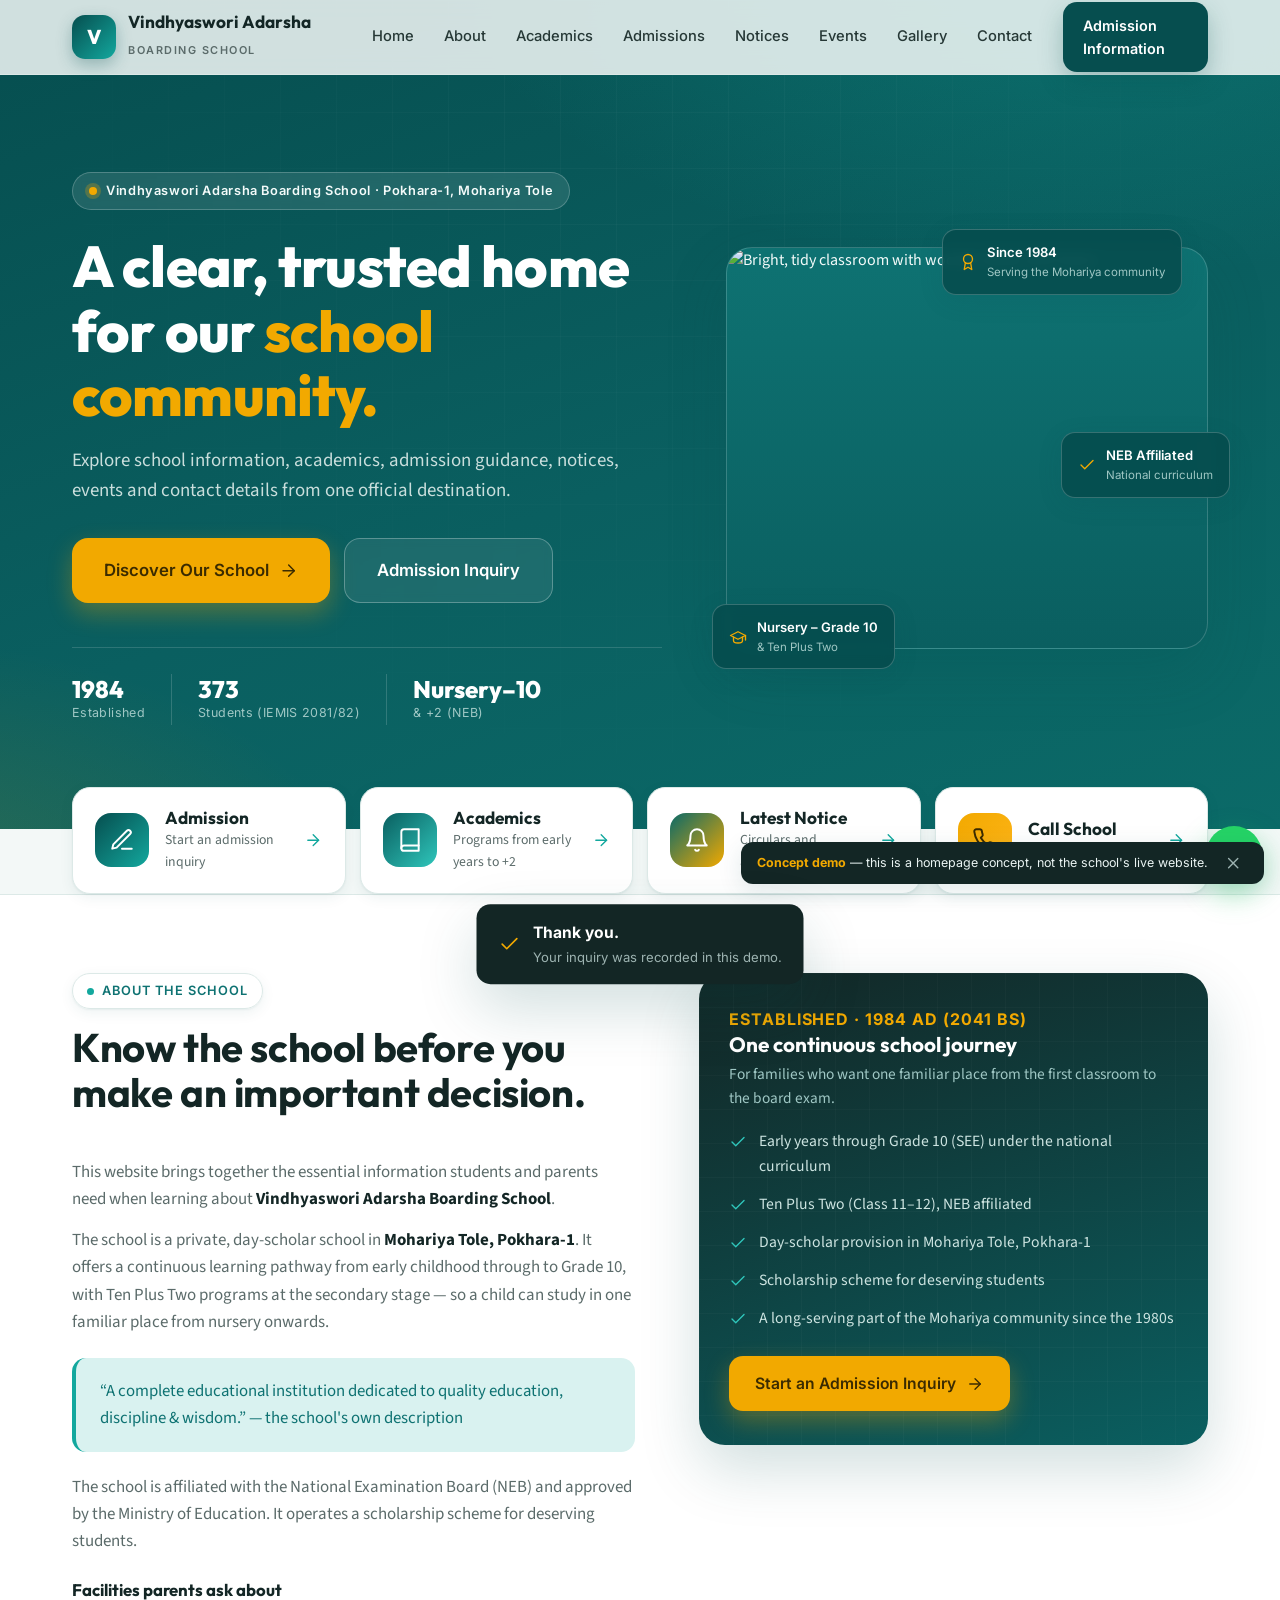
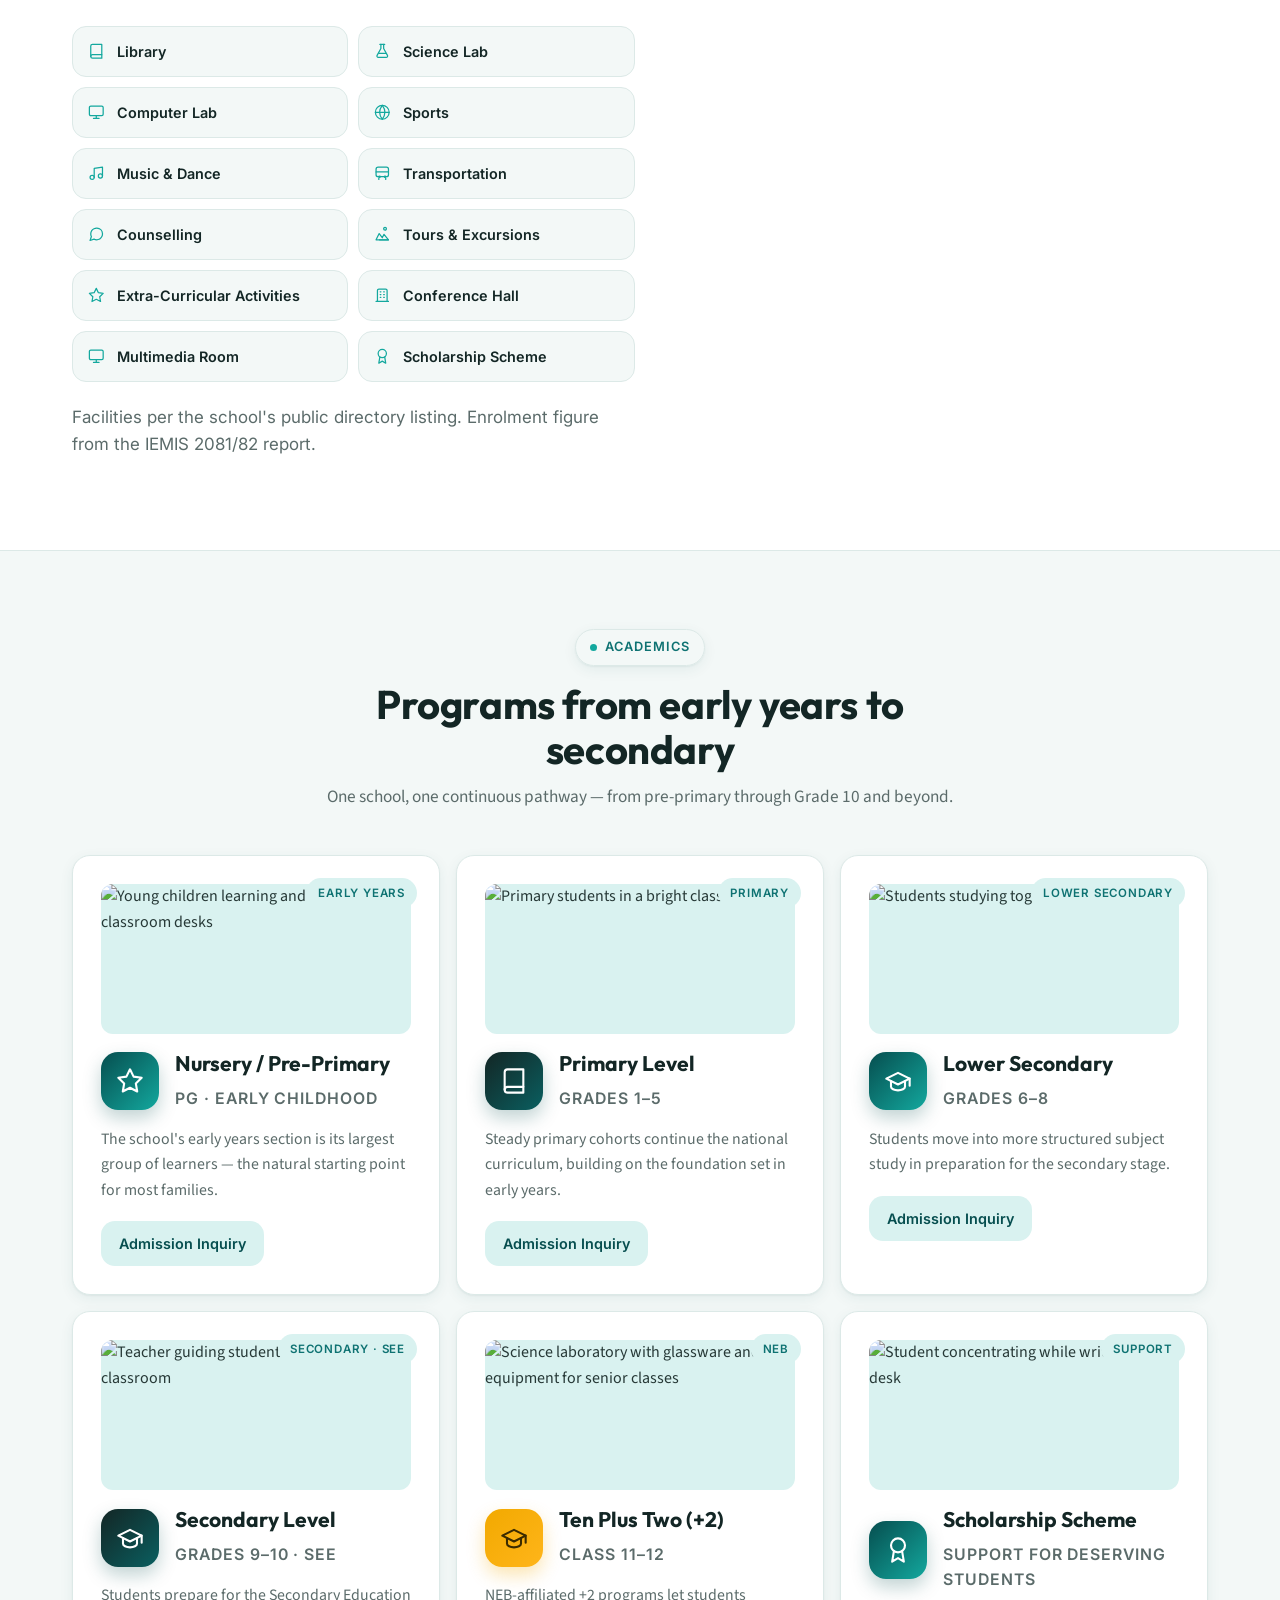
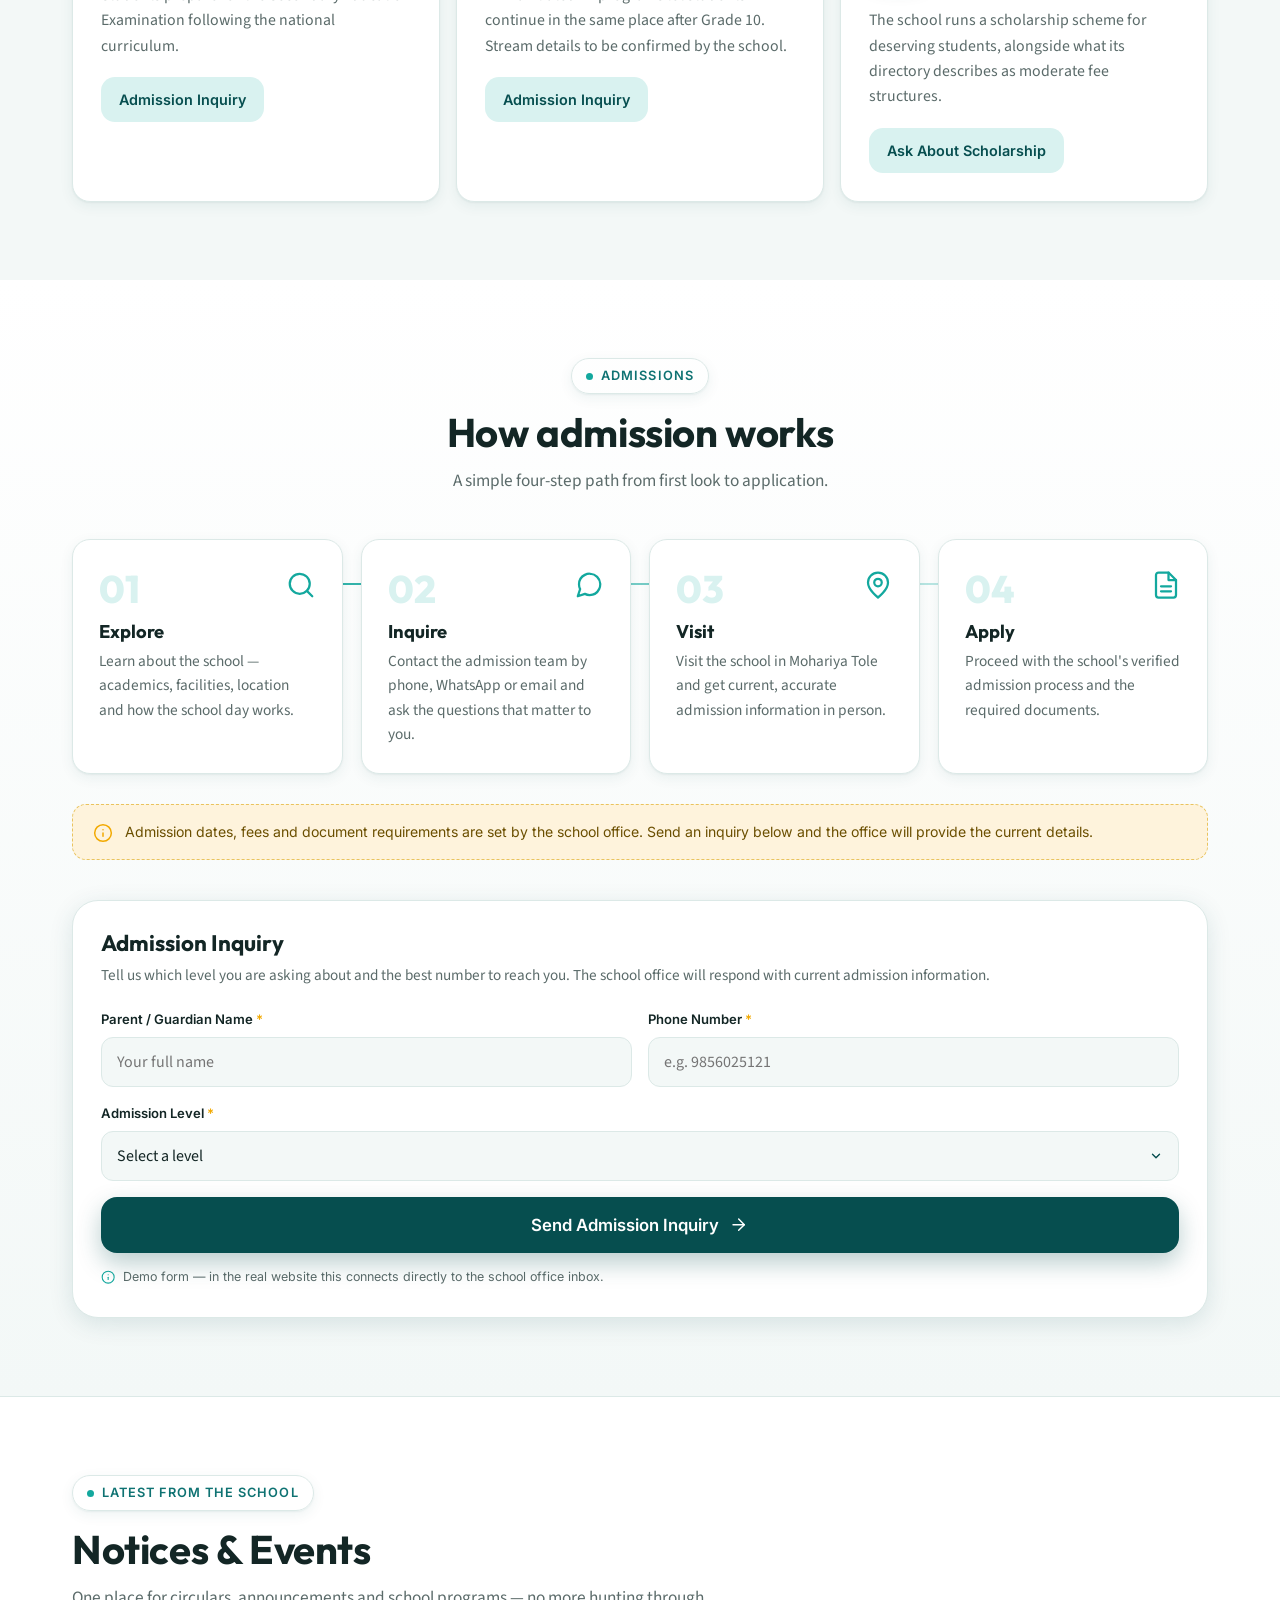
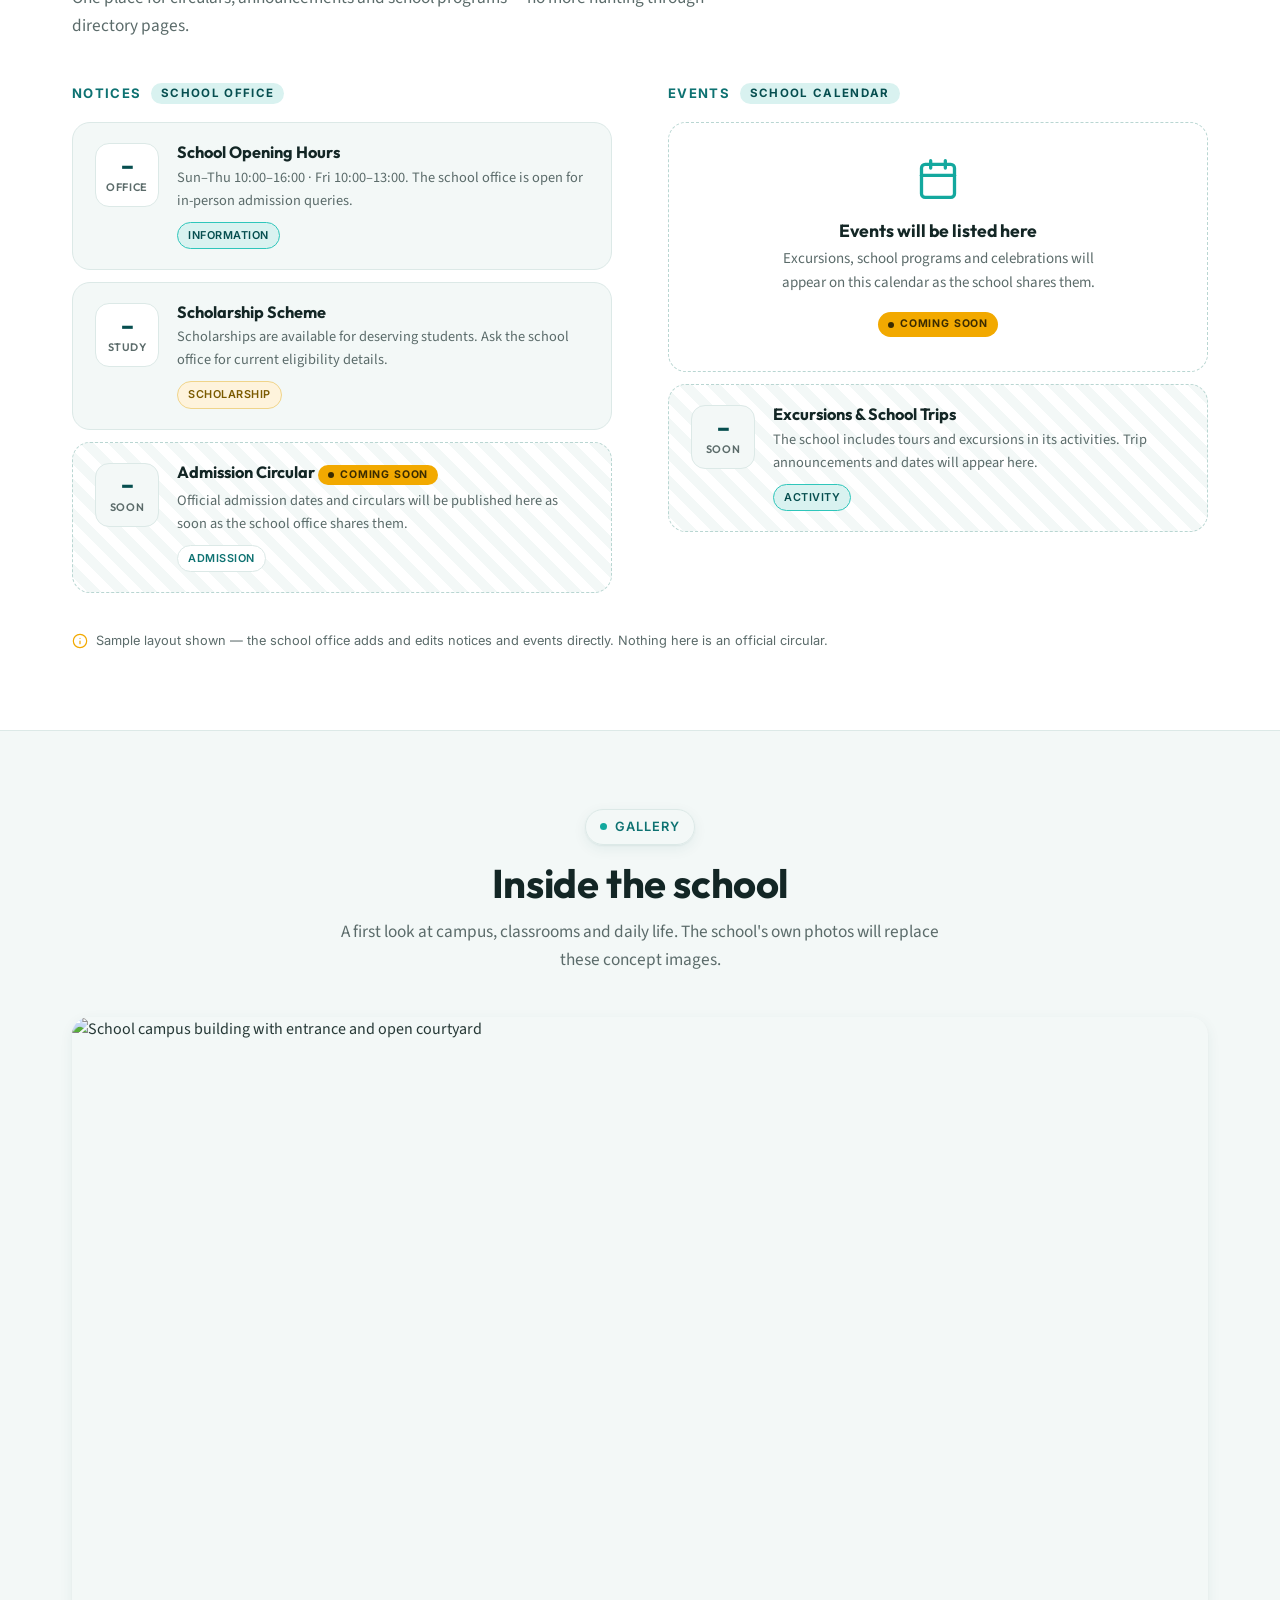
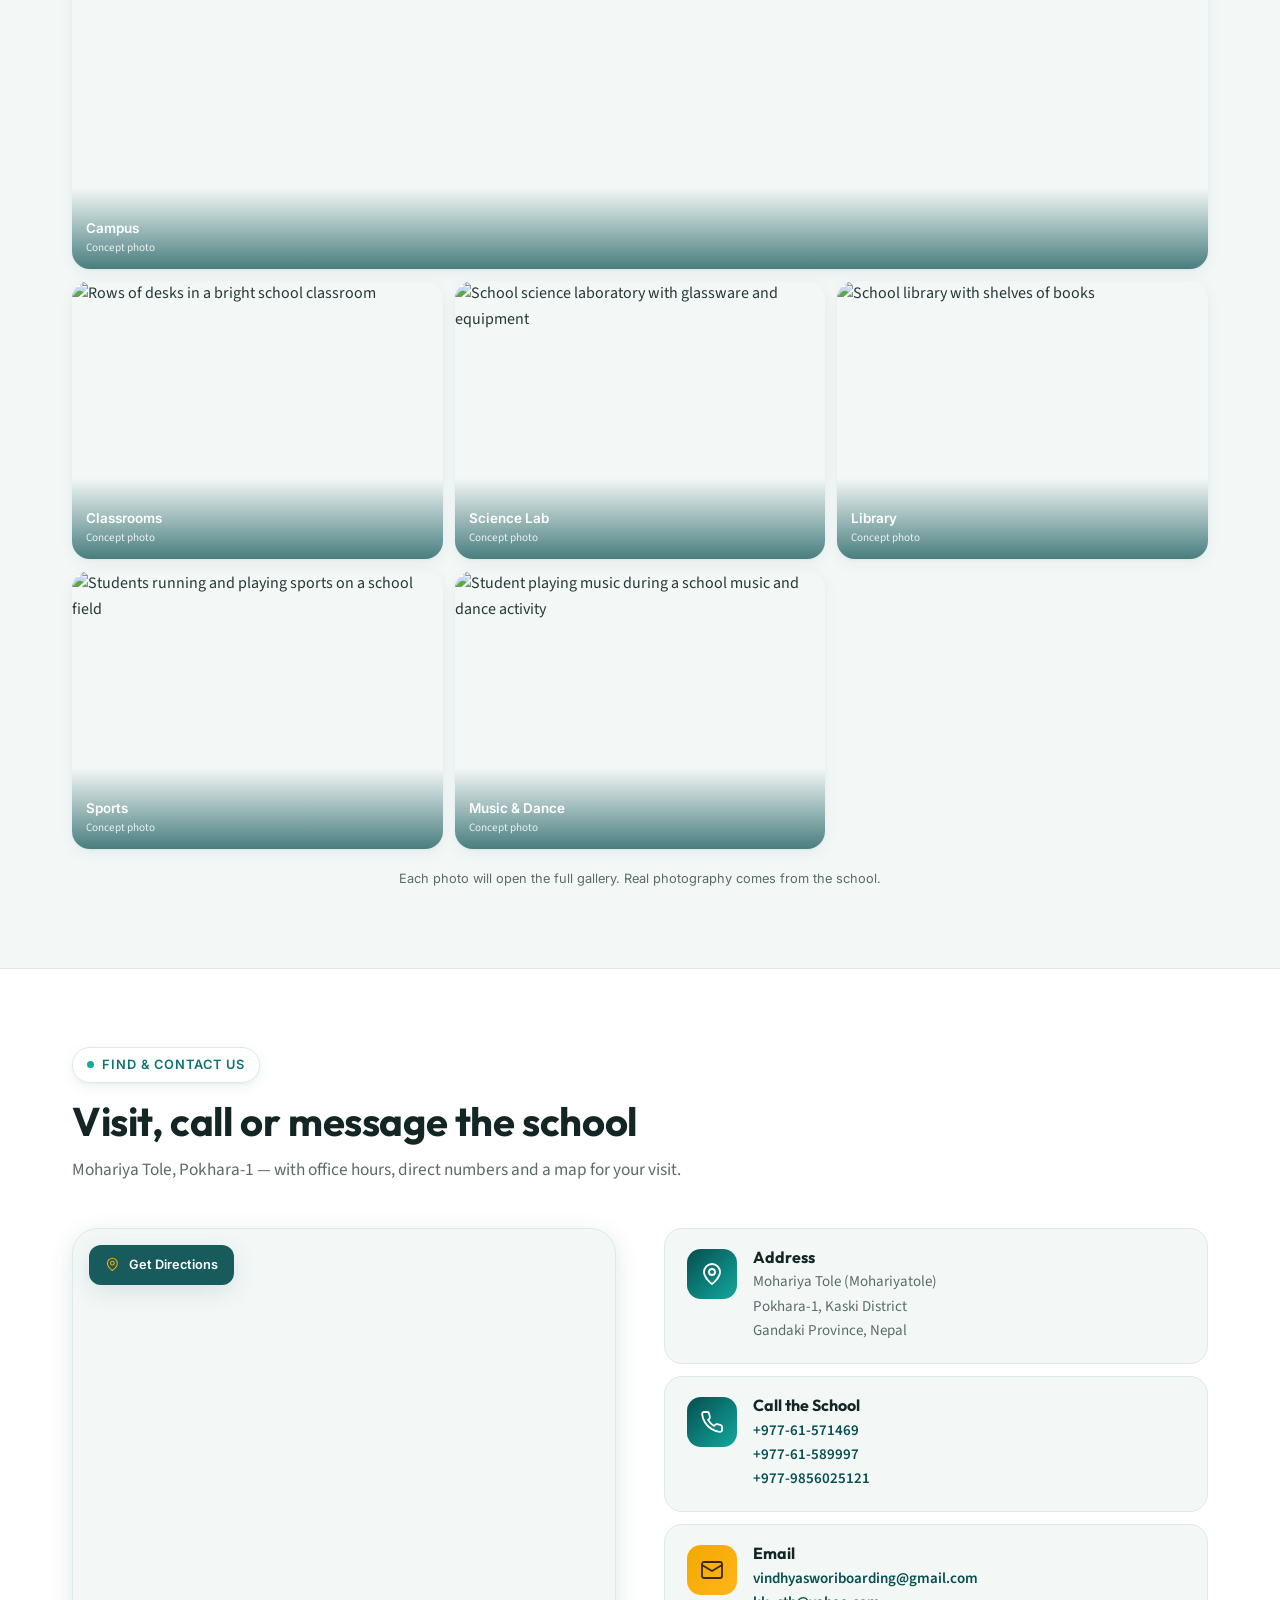
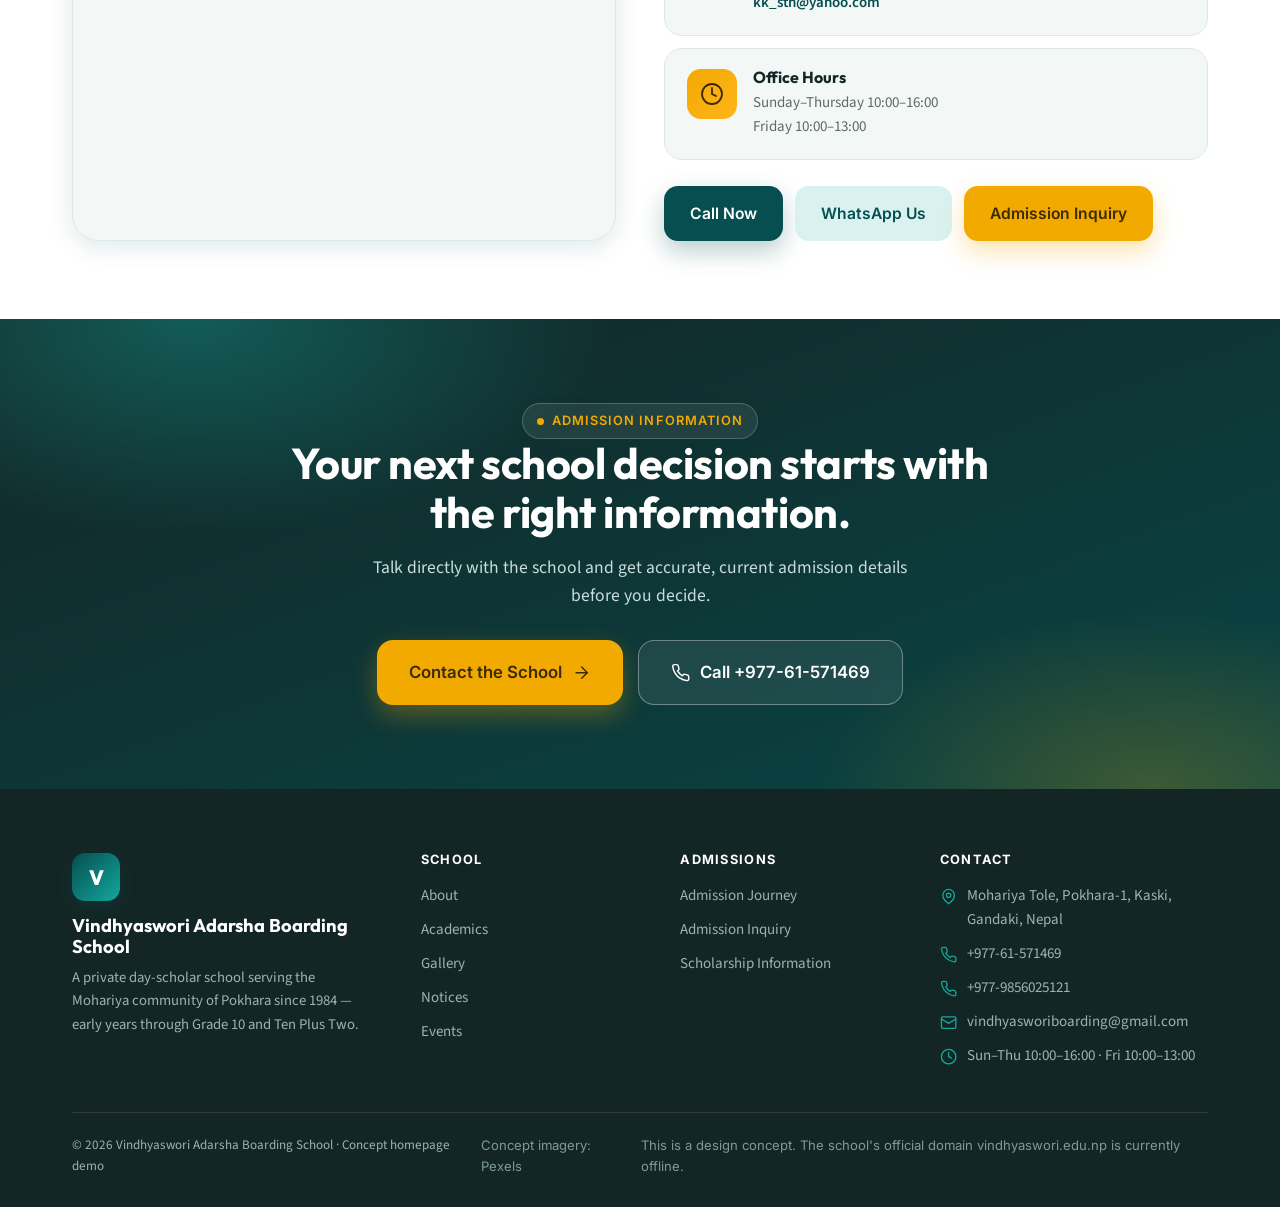
==== index.html @ 9eb3cfa5 "add project files" ====
<!DOCTYPE html>
<html lang="en">
<head>
<meta charset="UTF-8">
<meta name="viewport" content="width=device-width, initial-scale=1.0">
<title>Vindhyaswori Adarsha Boarding School · Pokhara-1, Mohariya Tole</title>
<meta name="description" content="A clear, trusted home for the Vindhyaswori Adarsha Boarding School community — school information, academics, admission guidance, notices, events and contact in one place. Concept homepage demo.">
<link rel="preconnect" href="https://fonts.googleapis.com">
<link rel="preconnect" href="https://fonts.gstatic.com" crossorigin>
<link href="https://fonts.googleapis.com/css2?family=Outfit:wght@400;500;600;700;800&family=Source+Sans+3:wght@400;500;600;700&family=Inter:wght@500;600;700&display=swap" rel="stylesheet">
<style>
:root{
  --teal:#064E4F;
  --teal-700:#0A5F60;
  --teal-600:#0E7272;
  --turq:#13A89E;
  --turq-400:#2FC6BB;
  --turq-100:#D9F2F0;
  --amber:#F2A900;
  --amber-50:#FEF3DC;
  --bg:#F3F8F7;
  --dark:#132625;
  --ink:#263836;
  --muted:#5B6B6A;
  --line:#DCE9E7;
  --shadow-sm:0 1px 2px rgba(6,78,79,.06),0 4px 14px rgba(6,78,79,.07);
  --shadow-md:0 6px 24px rgba(6,78,79,.12);
  --shadow-lg:0 24px 60px rgba(6,78,79,.18);
  --radius:18px;
  --radius-lg:26px;
  --maxw:1180px;
  --font-head:'Outfit',system-ui,sans-serif;
  --font-body:'Source Sans 3',system-ui,sans-serif;
  --font-ui:'Inter',system-ui,sans-serif;
}
*,*::before,*::after{box-sizing:border-box;margin:0;padding:0}
html{scroll-behavior:smooth;scroll-padding-top:88px}
body{
  font-family:var(--font-body);
  color:var(--ink);
  background:var(--bg);
  line-height:1.6;
  -webkit-font-smoothing:antialiased;
  overflow-x:hidden;
}
h1,h2,h3,h4{font-family:var(--font-head);color:var(--dark);line-height:1.12;font-weight:700}
a{color:inherit;text-decoration:none}
button{font-family:inherit;cursor:pointer;border:0;background:none}
.ic{width:1.15em;height:1.15em;fill:none;stroke:currentColor;stroke-width:1.8;stroke-linecap:round;stroke-linejoin:round;flex:none;vertical-align:-0.18em}
.wrap{max-width:var(--maxw);margin:0 auto;padding:0 22px}

/* ---------- utility ---------- */
.eyebrow{
  display:inline-flex;align-items:center;gap:8px;
  font-family:var(--font-ui);font-weight:600;font-size:.8rem;letter-spacing:.08em;text-transform:uppercase;
  color:var(--teal-600);background:var(--white);border:1px solid var(--line);
  padding:7px 14px;border-radius:999px;box-shadow:var(--shadow-sm);
}
.eyebrow .dot{width:7px;height:7px;border-radius:50%;background:var(--turq)}
.section{padding:78px 0}
.section-head{max-width:640px;margin-bottom:44px}
.section-head.center{margin-left:auto;margin-right:auto;text-align:center}
.section-head h2{font-size:clamp(1.7rem,4vw,2.5rem);margin:16px 0 12px;letter-spacing:-.01em}
.section-head p{color:var(--muted);font-size:1.08rem}
.btn{
  display:inline-flex;align-items:center;justify-content:center;gap:10px;
  font-family:var(--font-ui);font-weight:600;font-size:.98rem;
  padding:15px 26px;border-radius:14px;transition:transform .18s ease,box-shadow .18s ease,background .18s ease,color .18s ease;
  will-change:transform;
}
.btn:hover{transform:translateY(-2px)}
.btn:active{transform:translateY(0)}
.btn-primary{background:var(--teal);color:#fff;box-shadow:0 10px 24px rgba(6,78,79,.28)}
.btn-primary:hover{background:var(--teal-700);box-shadow:0 14px 30px rgba(6,78,79,.34)}
.btn-amber{background:var(--amber);color:#3B2B00;box-shadow:0 10px 24px rgba(242,169,0,.32)}
.btn-amber:hover{background:#FFB51A;box-shadow:0 14px 30px rgba(242,169,0,.4)}
.btn-ghost{background:rgba(255,255,255,.08);color:#fff;border:1px solid rgba(255,255,255,.28);backdrop-filter:blur(4px)}
.btn-ghost:hover{background:rgba(255,255,255,.16);border-color:rgba(255,255,255,.5)}
.btn-soft{background:var(--turq-100);color:var(--teal)}
.btn-soft:hover{background:#C6EBE8}
.btn-lg{padding:18px 32px;font-size:1.05rem;border-radius:16px}
.arrow{transition:transform .18s ease}
.btn:hover .arrow{transform:translateX(4px)}

/* ---------- concept demo note ---------- */
.demo-note{
  position:fixed;right:16px;bottom:16px;z-index:60;
  display:flex;align-items:center;gap:10px;
  background:var(--dark);color:#EAF4F3;font-family:var(--font-ui);
  font-size:.78rem;padding:10px 16px;border-radius:12px;box-shadow:var(--shadow-md);
  transition:opacity .3s ease,transform .3s ease;
}
.demo-note b{color:var(--amber)}
.demo-note.hide{opacity:0;transform:translateY(8px);pointer-events:none}
.demo-note button{color:#9DB3B1;font-size:1rem;line-height:1;padding:2px 6px;border-radius:6px}
.demo-note button:hover{color:#fff;background:rgba(255,255,255,.1)}

/* ---------- header ---------- */
.site-header{
  position:fixed;inset:0 0 auto 0;z-index:50;
  background:rgba(243,248,247,.86);backdrop-filter:blur(12px);-webkit-backdrop-filter:blur(12px);
  border-bottom:1px solid var(--line);
  transition:box-shadow .25s ease,background .25s ease;
}
.site-header.scrolled{box-shadow:var(--shadow-md);background:rgba(255,255,255,.94)}
.header-inner{display:flex;align-items:center;gap:18px;height:74px}
.brand{display:flex;align-items:center;gap:12px;margin-right:auto}
.brand-mark{
  width:44px;height:44px;border-radius:13px;flex:none;
  background:linear-gradient(135deg,var(--teal) 0%,var(--turq) 100%);
  display:grid;place-items:center;color:#fff;font-family:var(--font-head);font-weight:800;font-size:1.25rem;
  box-shadow:0 6px 16px rgba(6,78,79,.3);
}
.brand-name{font-family:var(--font-head);font-weight:700;color:var(--dark);font-size:1.08rem;line-height:1.15}
.brand-sub{font-family:var(--font-ui);font-size:.68rem;letter-spacing:.14em;text-transform:uppercase;color:var(--muted);font-weight:600}
.main-nav{display:none;align-items:center;gap:4px}
.main-nav a{
  font-family:var(--font-ui);font-weight:500;font-size:.92rem;color:var(--ink);
  padding:9px 13px;border-radius:10px;transition:background .15s ease,color .15s ease;
}
.main-nav a:hover{background:var(--turq-100);color:var(--teal)}
.header-cta{display:none}
.header-cta .btn{padding:12px 20px;font-size:.9rem}
.nav-toggle{
  width:44px;height:44px;border-radius:12px;border:1px solid var(--line);background:#fff;
  display:grid;place-items:center;color:var(--teal);
}
.nav-toggle .ic{width:22px;height:22px}

/* mobile nav overlay */
.mobile-nav{
  position:fixed;inset:0;z-index:70;background:var(--dark);
  transform:translateX(100%);transition:transform .32s cubic-bezier(.4,0,.2,1);
  display:flex;flex-direction:column;
  padding:22px;color:#EAF4F3;overflow-y:auto;
}
.mobile-nav.open{transform:translateX(0)}
.mn-head{display:flex;align-items:center;justify-content:space-between;margin-bottom:28px}
.mn-head .brand-name{color:#fff}
.mn-close{width:44px;height:44px;border-radius:12px;border:1px solid rgba(255,255,255,.2);display:grid;place-items:center;color:#fff}
.mn-links{display:flex;flex-direction:column;gap:4px}
.mn-links a{
  font-family:var(--font-head);font-weight:600;font-size:1.5rem;color:#EAF4F3;
  padding:14px 6px;border-bottom:1px solid rgba(255,255,255,.09);
  display:flex;justify-content:space-between;align-items:center;
}
.mn-links a:hover{color:var(--amber)}
.mn-links a .ic{width:20px;height:20px;color:var(--turq-400)}
.mn-foot{margin-top:auto;padding-top:28px;font-family:var(--font-ui);font-size:.9rem;color:#9DB3B1;display:flex;flex-direction:column;gap:10px}
.mn-foot a{color:#EAF4F3}
.mn-foot .btn{margin-top:8px}

/* ---------- hero ---------- */
.hero{
  position:relative;color:#F4FBFA;overflow:hidden;
  background:radial-gradient(1100px 600px at 85% -10%,rgba(19,168,158,.35) 0%,transparent 60%),
             radial-gradient(900px 500px at -10% 110%,rgba(242,169,0,.16) 0%,transparent 55%),
             linear-gradient(160deg,var(--teal) 0%,var(--teal-700) 55%,#0B6A68 100%);
  padding:150px 0 96px;
}
.hero-grid-bg{
  position:absolute;inset:0;pointer-events:none;opacity:.5;
  background-image:linear-gradient(rgba(255,255,255,.05) 1px,transparent 1px),linear-gradient(90deg,rgba(255,255,255,.05) 1px,transparent 1px);
  background-size:56px 56px;
  -webkit-mask-image:radial-gradient(ellipse at 50% 0%,#000 20%,transparent 75%);
          mask-image:radial-gradient(ellipse at 50% 0%,#000 20%,transparent 75%);
}
.hero-inner{position:relative;display:grid;gap:52px;align-items:center}
.hero-badge{
  display:inline-flex;align-items:center;gap:9px;
  font-family:var(--font-ui);font-weight:600;font-size:.8rem;letter-spacing:.05em;
  background:rgba(255,255,255,.1);border:1px solid rgba(255,255,255,.22);
  padding:8px 16px;border-radius:999px;backdrop-filter:blur(4px);
}
.hero-badge .dot{width:8px;height:8px;border-radius:50%;background:var(--amber);box-shadow:0 0 0 4px rgba(242,169,0,.25)}
.hero h1{color:#fff;font-size:clamp(2.3rem,6vw,3.6rem);font-weight:800;letter-spacing:-.015em;margin:24px 0 18px;max-width:640px}
.hero h1 .accent{color:var(--amber)}
.hero .lead{font-size:1.18rem;color:#C9DEDC;max-width:560px}
.hero-actions{display:flex;flex-wrap:wrap;gap:14px;margin-top:32px}
.hero-trust{display:flex;flex-wrap:wrap;gap:0;margin-top:44px;padding-top:26px;border-top:1px solid rgba(255,255,255,.14)}
.trust-item{padding:2px 26px 2px 0;margin-right:26px;border-right:1px solid rgba(255,255,255,.16)}
.trust-item:last-child{border-right:0;margin-right:0}
.trust-item .num{font-family:var(--font-head);font-weight:800;font-size:1.5rem;color:#fff;line-height:1.1}
.trust-item .lbl{font-family:var(--font-ui);font-size:.78rem;color:#9FC7C4;letter-spacing:.03em}

/* hero art */
.hero-art{position:relative;display:none}
.art-card{
  position:relative;border-radius:var(--radius-lg);overflow:hidden;
  aspect-ratio:6/5;
  background:linear-gradient(180deg,#0E7272,#0A5F60);
  border:1px solid rgba(255,255,255,.18);
  box-shadow:var(--shadow-lg);
}
.art-card img{position:absolute;inset:0;width:100%;height:100%;object-fit:cover}
.art-chip{
  position:absolute;display:flex;align-items:center;gap:10px;
  background:rgba(6,78,79,.92);border:1px solid rgba(255,255,255,.2);backdrop-filter:blur(6px);
  color:#fff;border-radius:14px;padding:12px 16px;box-shadow:var(--shadow-md);
  font-family:var(--font-ui);font-size:.82rem;font-weight:600;
  animation:float 5s ease-in-out infinite;
}
.art-chip .ic{width:18px;height:18px;color:var(--amber)}
.art-chip small{display:block;font-weight:400;color:#9FC7C4;font-size:.72rem}
.chip-a{top:-18px;right:26px;animation-delay:.4s}
.chip-b{bottom:-20px;left:-14px}
.chip-c{top:46%;right:-22px;animation-delay:1.1s}
@keyframes float{0%,100%{transform:translateY(0)}50%{transform:translateY(-9px)}}

/* ---------- quick access ---------- */
.quick{position:relative;margin-top:-34px;z-index:5}
.quick-grid{display:grid;grid-template-columns:1fr;gap:14px}
.qa-card{
  display:flex;align-items:center;gap:16px;
  background:#fff;border:1px solid var(--line);border-radius:var(--radius);
  padding:20px 22px;box-shadow:var(--shadow-sm);
  transition:transform .2s ease,box-shadow .2s ease,border-color .2s ease;
  font-family:var(--font-ui);
}
.qa-card:hover{transform:translateY(-4px);box-shadow:var(--shadow-md);border-color:var(--turq)}
.qa-icon{
  width:54px;height:54px;border-radius:16px;flex:none;display:grid;place-items:center;
  background:linear-gradient(135deg,var(--teal),var(--turq));color:#fff;
}
.qa-card:nth-child(2) .qa-icon{background:linear-gradient(135deg,var(--teal-700),var(--turq-400))}
.qa-card:nth-child(3) .qa-icon{background:linear-gradient(135deg,#0B6A68,var(--amber))}
.qa-card:nth-child(4) .qa-icon{background:linear-gradient(135deg,var(--amber),#FFB51A);color:#3B2B00}
.qa-icon .ic{width:26px;height:26px}
.qa-text{flex:1}
.qa-text h3{font-size:1.08rem;font-weight:700}
.qa-text p{font-size:.86rem;color:var(--muted);font-family:var(--font-body);margin-top:2px}
.qa-card .arrow{color:var(--turq)}
.qa-card:hover .arrow{transform:translateX(4px)}

/* ---------- about ---------- */
.about{background:#fff;border-top:1px solid var(--line);border-bottom:1px solid var(--line)}
.about-grid{display:grid;gap:40px;align-items:start}
.about-quote{
  background:var(--turq-100);border-left:4px solid var(--turq);
  border-radius:14px;padding:20px 24px;margin:22px 0;color:var(--teal-600);font-size:1.05rem;
}
.about-copy p{color:var(--muted);font-size:1.06rem;margin-bottom:14px}
.about-copy p strong{color:var(--dark)}
.fac-grid{display:grid;grid-template-columns:1fr 1fr;gap:10px;margin-top:26px}
.fac{
  display:flex;align-items:center;gap:12px;background:var(--bg);border:1px solid var(--line);
  border-radius:14px;padding:13px 15px;font-family:var(--font-ui);font-weight:600;font-size:.9rem;color:var(--dark);
  transition:background .18s ease,transform .18s ease;
}
.fac:hover{background:var(--turq-100);transform:translateY(-2px)}
.fac .ic{color:var(--turq)}
.about-panel{
  position:relative;border-radius:var(--radius-lg);overflow:hidden;color:#EAF4F3;
  background:linear-gradient(160deg,var(--dark),var(--teal-700));
  padding:34px 30px;box-shadow:var(--shadow-lg);
}
.about-panel::before{
  content:"";position:absolute;inset:0;
  background-image:linear-gradient(rgba(255,255,255,.05) 1px,transparent 1px),linear-gradient(90deg,rgba(255,255,255,.05) 1px,transparent 1px);
  background-size:34px 34px;opacity:.5;
}
.about-panel>*{position:relative}
.about-panel h3{color:#fff;font-size:1.3rem;margin-bottom:6px}
.about-panel .est{font-family:var(--font-ui);color:var(--amber);font-weight:700;letter-spacing:.06em}
.about-panel ul{list-style:none;margin-top:18px;display:flex;flex-direction:column;gap:13px}
.about-panel li{display:flex;gap:12px;font-size:.98rem;color:#CDE4E1}
.about-panel li .ic{color:var(--turq-400);margin-top:4px}
.about-panel .btn{margin-top:24px}
.footnote{font-size:.8rem;color:var(--muted);margin-top:22px;font-family:var(--font-ui)}

/* ---------- academics ---------- */
.acad-grid{display:grid;grid-template-columns:1fr;gap:16px}
.acad-card{
  position:relative;background:#fff;border:1px solid var(--line);border-radius:var(--radius);
  padding:28px;overflow:hidden;box-shadow:var(--shadow-sm);
  transition:transform .22s ease,box-shadow .22s ease,border-color .22s ease;
}
.acad-card::after{
  content:"";position:absolute;inset:0 auto auto 0;width:100%;height:4px;
  background:linear-gradient(90deg,var(--teal),var(--turq));opacity:0;transition:opacity .2s ease;
}
.acad-card:hover{transform:translateY(-5px);box-shadow:var(--shadow-md);border-color:var(--turq-400)}
.acad-card:hover::after{opacity:1}
.acad-top{display:flex;align-items:center;gap:16px;margin-bottom:16px}
.acad-tag{
  position:absolute;top:22px;right:22px;font-family:var(--font-ui);font-weight:600;font-size:.72rem;
  letter-spacing:.07em;text-transform:uppercase;color:var(--teal-600);
  background:var(--turq-100);padding:6px 12px;border-radius:999px;
}
.acad-icon{width:58px;height:58px;border-radius:17px;flex:none;display:grid;place-items:center;color:#fff;
  background:linear-gradient(135deg,var(--teal),var(--turq));box-shadow:0 8px 18px rgba(6,78,79,.25)}
.acad-icon.alt{background:linear-gradient(135deg,var(--dark),var(--teal-700))}
.acad-icon.gold{background:linear-gradient(135deg,var(--amber),#FFB51A);color:#3B2B00;box-shadow:0 8px 18px rgba(242,169,0,.3)}
.acad-icon .ic{width:28px;height:28px}
.acad-card h3{font-size:1.32rem;font-weight:700}
.acad-level{font-family:var(--font-ui);font-size:.78rem;font-weight:600;letter-spacing:.06em;text-transform:uppercase;color:var(--turq);margin-top:2px}
.acad-card p{color:var(--muted);font-size:.99rem;margin-top:10px}
.acad-card .btn-soft{margin-top:18px;padding:11px 18px;font-size:.9rem}
.acad-photo{height:150px;border-radius:12px;overflow:hidden;margin:0 0 18px;background:var(--turq-100)}
.acad-photo img{width:100%;height:100%;object-fit:cover;display:block}

/* ---------- admission journey ---------- */
.journey{background:linear-gradient(180deg,#fff,var(--bg))}
.steps{display:grid;grid-template-columns:1fr;gap:14px;position:relative}
.step{
  position:relative;background:#fff;border:1px solid var(--line);border-radius:var(--radius);
  padding:30px 26px 26px;box-shadow:var(--shadow-sm);transition:transform .22s ease,box-shadow .22s ease;
}
.step:hover{transform:translateY(-5px);box-shadow:var(--shadow-md)}
.step-num{font-family:var(--font-head);font-weight:800;font-size:2.4rem;color:var(--turq-100);line-height:1;display:block;margin-bottom:14px}
.step .ic{position:absolute;top:30px;right:26px;width:30px;height:30px;color:var(--turq)}
.step h3{font-size:1.15rem;margin-bottom:6px}
.step p{color:var(--muted);font-size:.96rem}
.step-note{
  margin-top:30px;background:var(--amber-50);border:1px dashed #E9C35E;border-radius:14px;
  padding:16px 20px;font-family:var(--font-ui);font-size:.88rem;color:#6B4F00;
  display:flex;gap:12px;align-items:flex-start;
}
.step-note .ic{color:var(--amber);width:20px;height:20px;margin-top:2px}

/* ---------- notices & events ---------- */
.ne-section{background:#fff;border-top:1px solid var(--line);border-bottom:1px solid var(--line)}
.ne-grid{display:grid;gap:40px}
.ne-col h3{font-family:var(--font-ui);font-weight:700;font-size:.82rem;letter-spacing:.1em;text-transform:uppercase;color:var(--teal-600);display:flex;align-items:center;gap:10px;margin-bottom:18px}
.ne-col h3 .pill{background:var(--turq-100);color:var(--teal);padding:4px 10px;border-radius:999px;font-size:.72rem}
.notice-card{
  display:flex;gap:18px;background:var(--bg);border:1px solid var(--line);border-radius:var(--radius);
  padding:20px 22px;margin-bottom:12px;transition:transform .18s ease,box-shadow .18s ease,border-color .18s ease;
}
.notice-card:hover{transform:translateX(4px);box-shadow:var(--shadow-sm);border-color:var(--turq-400)}
.notice-date{
  flex:none;width:64px;height:64px;border-radius:14px;background:#fff;border:1px solid var(--line);
  display:flex;flex-direction:column;align-items:center;justify-content:center;font-family:var(--font-head);
}
.notice-date .d{font-size:1.4rem;font-weight:800;color:var(--teal);line-height:1}
.notice-date .m{font-size:.68rem;font-weight:600;color:var(--muted);text-transform:uppercase;letter-spacing:.05em;margin-top:3px}
.notice-body{flex:1}
.notice-body h4{font-size:1.02rem;font-weight:700;margin-bottom:4px}
.notice-body p{font-size:.9rem;color:var(--muted)}
.notice-tags{display:flex;gap:8px;margin-top:10px;flex-wrap:wrap}
.tag{font-family:var(--font-ui);font-size:.68rem;font-weight:600;letter-spacing:.05em;text-transform:uppercase;padding:4px 10px;border-radius:999px;background:#fff;border:1px solid var(--line);color:var(--teal-600)}
.tag.amber{background:var(--amber-50);border-color:#F0D48A;color:#7A5A00}
.tag.turq{background:var(--turq-100);border-color:var(--turq-400);color:var(--teal)}
.coming{
  font-family:var(--font-ui);font-size:.66rem;font-weight:700;letter-spacing:.08em;text-transform:uppercase;
  background:var(--amber);color:#3B2B00;padding:4px 10px;border-radius:999px;display:inline-flex;align-items:center;gap:6px;
}
.coming::before{content:"";width:6px;height:6px;border-radius:50%;background:#3B2B00}
.placeholder{border:1.5px dashed #B9D6D2;background:repeating-linear-gradient(45deg,#fff,#fff 10px,var(--bg) 10px,var(--bg) 20px)}
.placeholder .notice-date{background:var(--bg)}
.ne-empty{
  border:1.5px dashed #B9D6D2;background:#fff;border-radius:var(--radius);padding:34px 28px;text-align:center;
}
.ne-empty .ic{width:44px;height:44px;color:var(--turq);margin:0 auto 14px}
.ne-empty h4{font-size:1.1rem;margin-bottom:6px}
.ne-empty p{color:var(--muted);font-size:.94rem;max-width:340px;margin:0 auto}
.ne-note{margin-top:26px;font-family:var(--font-ui);font-size:.8rem;color:var(--muted);display:flex;align-items:center;gap:8px}
.ne-note .ic{color:var(--amber);width:16px;height:16px}

/* ---------- gallery ---------- */
.gallery-grid{display:grid;grid-template-columns:1fr 1fr;gap:12px}
.g-tile{
  position:relative;border-radius:var(--radius);overflow:hidden;aspect-ratio:4/3;display:block;
  transition:transform .22s ease,box-shadow .22s ease;box-shadow:var(--shadow-sm);
}
.g-tile:hover{transform:scale(1.02);box-shadow:var(--shadow-md)}
.g-tile img{position:absolute;inset:0;width:100%;height:100%;object-fit:cover}
.g-tile .cap{
  position:absolute;left:0;right:0;bottom:0;padding:30px 14px 12px;
  font-family:var(--font-ui);font-weight:600;font-size:.84rem;color:#fff;
  background:linear-gradient(transparent,rgba(6,78,79,.72));
}
.g-tile .cap small{display:block;font-weight:400;font-size:.7rem;opacity:.85;font-family:var(--font-body)}
.g-tile.span2{grid-column:1/-1}
.gallery-note{margin-top:20px;text-align:center;font-family:var(--font-ui);font-size:.8rem;color:var(--muted)}

/* ---------- contact ---------- */
.contact{background:#fff;border-top:1px solid var(--line)}
.contact-grid{display:grid;gap:34px}
.map-wrap{border-radius:var(--radius-lg);overflow:hidden;box-shadow:var(--shadow-md);border:1px solid var(--line);position:relative;background:var(--bg)}
.map-wrap iframe{display:block;width:100%;height:340px;border:0}
.map-fab{
  position:absolute;top:16px;left:16px;display:inline-flex;align-items:center;gap:9px;
  background:rgba(6,78,79,.92);color:#fff;backdrop-filter:blur(6px);
  font-family:var(--font-ui);font-size:.8rem;font-weight:600;padding:10px 16px;border-radius:12px;box-shadow:var(--shadow-md);
}
.map-fab:hover{background:var(--teal-700)}
.map-fab .ic{color:var(--amber)}
.contact-cards{display:grid;grid-template-columns:1fr;gap:12px}
.c-card{
  display:flex;gap:16px;background:var(--bg);border:1px solid var(--line);border-radius:var(--radius);
  padding:20px 22px;transition:transform .18s ease,box-shadow .18s ease;
}
.c-card:hover{transform:translateY(-3px);box-shadow:var(--shadow-sm)}
.c-icon{width:50px;height:50px;border-radius:14px;flex:none;display:grid;place-items:center;color:#fff;
  background:linear-gradient(135deg,var(--teal),var(--turq))}
.c-icon.gold{background:linear-gradient(135deg,var(--amber),#FFB51A);color:#3B2B00}
.c-icon .ic{width:24px;height:24px}
.c-card h4{font-size:1rem;margin-bottom:4px}
.c-card p,.c-card a.tel{color:var(--muted);font-size:.94rem}
.c-card a.tel{display:block;font-weight:600;color:var(--teal);transition:color .15s ease}
.c-card a.tel:hover{color:var(--turq)}
.c-actions{display:flex;flex-wrap:wrap;gap:12px;margin-top:26px}
.wa-fab{
  position:fixed;right:18px;bottom:18px;z-index:55;
  width:56px;height:56px;border-radius:50%;display:grid;place-items:center;color:#fff;
  background:#25D366;box-shadow:0 12px 30px rgba(37,211,102,.4);
  transition:transform .2s ease,box-shadow .2s ease;
}
.wa-fab:hover{transform:scale(1.08);box-shadow:0 16px 36px rgba(37,211,102,.5)}
.wa-fab .ic{width:26px;height:26px}

/* ---------- final cta ---------- */
.final-cta{
  position:relative;overflow:hidden;color:#fff;text-align:center;padding:84px 0;
  background:radial-gradient(700px 360px at 15% 0%,rgba(19,168,158,.4) 0%,transparent 60%),
             radial-gradient(600px 320px at 90% 100%,rgba(242,169,0,.22) 0%,transparent 55%),
             linear-gradient(160deg,var(--dark),var(--teal) 130%);
}
.final-cta h2{color:#fff;font-size:clamp(1.8rem,4.5vw,2.7rem);max-width:760px;margin:0 auto 18px;letter-spacing:-.01em}
.final-cta p{color:#C9DEDC;max-width:560px;margin:0 auto 30px;font-size:1.1rem}
.final-cta .cta-row{display:flex;flex-wrap:wrap;gap:14px;justify-content:center}
.final-cta .cta-row .btn-ghost{border-color:rgba(255,255,255,.35)}

/* ---------- footer ---------- */
.site-footer{background:var(--dark);color:#9DB3B1;padding:64px 0 30px}
.foot-grid{display:grid;gap:36px;grid-template-columns:1fr}
.foot-brand .brand-mark{width:48px;height:48px;font-size:1.3rem}
.foot-brand .brand-name{color:#fff;font-size:1.15rem;display:block;margin-top:14px}
.foot-brand p{font-size:.92rem;margin-top:8px;max-width:300px}
.foot-col h4{color:#fff;font-family:var(--font-ui);font-size:.8rem;letter-spacing:.1em;text-transform:uppercase;margin-bottom:16px}
.foot-col ul{list-style:none;display:flex;flex-direction:column;gap:10px}
.foot-col a,.foot-col li{font-size:.94rem;transition:color .15s ease;display:flex;gap:10px;align-items:flex-start}
.foot-col a:hover{color:var(--amber)}
.foot-col a .ic,.foot-col li .ic{color:var(--turq);margin-top:4px}
.foot-bottom{border-top:1px solid rgba(255,255,255,.1);margin-top:44px;padding-top:22px;display:flex;flex-direction:column;gap:10px;justify-content:space-between;font-size:.82rem}
.foot-bottom .demo-tag{font-family:var(--font-ui);color:#7E9A97}

/* ---------- reveal animation ---------- */
.reveal{opacity:0;transform:translateY(26px);transition:opacity .6s ease,transform .6s ease}
.reveal.in{opacity:1;transform:none}

/* ---------- toast ---------- */
.toast{
  position:fixed;left:50%;bottom:28px;transform:translate(-50%,140%);
  background:var(--dark);color:#fff;z-index:90;border-radius:14px;box-shadow:var(--shadow-lg);
  padding:16px 22px;display:flex;gap:12px;align-items:center;
  font-family:var(--font-ui);font-size:.92rem;max-width:calc(100vw - 40px);
  transition:transform .35s cubic-bezier(.34,1.4,.4,1);
}
.toast.show{transform:translate(-50%,0)}
.toast .ic{color:var(--amber);width:22px;height:22px}
.toast b{display:block;font-size:.98rem}
.toast span{color:#9DB3B1;font-size:.82rem;display:block;margin-top:2px}

/* ---------- admission form ---------- */
.adm-form{
  background:#fff;border:1px solid var(--line);border-radius:var(--radius-lg);
  padding:30px 28px;box-shadow:var(--shadow-md);margin-top:40px;
}
.adm-form h3{font-size:1.4rem;margin-bottom:6px}
.adm-form .sub{color:var(--muted);font-size:.95rem;margin-bottom:22px}
.form-grid{display:grid;gap:16px;grid-template-columns:1fr}
.field label{font-family:var(--font-ui);font-weight:600;font-size:.82rem;color:var(--dark);display:block;margin-bottom:7px}
.field label .req{color:var(--amber)}
.field input,.field select{
  width:100%;font-family:var(--font-body);font-size:1rem;color:var(--dark);
  border:1.5px solid var(--line);border-radius:12px;padding:13px 15px;background:var(--bg);
  transition:border-color .18s ease,box-shadow .18s ease,background .18s ease;
  appearance:none;
}
.field select{background-image:url("data:image/svg+xml;utf8,<svg xmlns='http://www.w3.org/2000/svg' width='14' height='14' viewBox='0 0 24 24' fill='none' stroke='%23064E4F' stroke-width='2.4' stroke-linecap='round' stroke-linejoin='round'><path d='m6 9 6 6 6-6'/></svg>");background-repeat:no-repeat;background-position:right 15px center;padding-right:42px}
.field input:focus,.field select:focus{outline:none;border-color:var(--turq);box-shadow:0 0 0 4px rgba(19,168,158,.14);background:#fff}
.field .err{display:none;color:#C0392B;font-size:.8rem;font-family:var(--font-ui);margin-top:6px;align-items:center;gap:6px}
.field.invalid input,.field.invalid select{border-color:#C0392B;background:#FEF7F6}
.field.invalid .err{display:flex}
.form-note{font-family:var(--font-ui);font-size:.78rem;color:var(--muted);margin-top:14px;display:flex;gap:8px;align-items:flex-start}
.form-note .ic{color:var(--turq);margin-top:3px}

/* ---------- responsive ---------- */
@media(min-width:560px){
  .quick-grid{grid-template-columns:1fr 1fr}
  .acad-grid{grid-template-columns:1fr 1fr}
  .steps{grid-template-columns:1fr 1fr}
  .form-grid{grid-template-columns:1fr 1fr}
  .form-grid .full{grid-column:1/-1}
  .gallery-grid{grid-template-columns:repeat(3,1fr)}
  .contact-cards{grid-template-columns:1fr 1fr}
  .foot-grid{grid-template-columns:1.3fr 1fr 1fr}
}
@media(min-width:881px){
  .main-nav{display:flex}
  .header-cta{display:block}
  .nav-toggle{display:none}
  .hero{padding:172px 0 104px}
  .hero-inner{grid-template-columns:1.1fr .9fr;gap:64px}
  .hero-art{display:block}
  .quick-grid{grid-template-columns:repeat(4,1fr)}
  .quick{margin-top:-42px}
  .about-grid{grid-template-columns:1.05fr .95fr;gap:64px}
  .about-grid .about-panel{position:sticky;top:100px}
  .acad-grid{grid-template-columns:repeat(3,1fr)}
  .steps{grid-template-columns:repeat(4,1fr);gap:18px}
  .steps::before{
    content:"";position:absolute;top:44px;left:12%;right:12%;height:2px;
    background:linear-gradient(90deg,var(--turq),var(--turq-100));border-radius:2px;z-index:0;
  }
  .ne-grid{grid-template-columns:1fr 1fr;gap:56px}
  .contact-grid{grid-template-columns:1fr 1fr;gap:48px}
  .map-wrap iframe{height:100%;min-height:520px}
  .contact-cards{grid-template-columns:1fr}
  .foot-bottom{flex-direction:row}
  .foot-grid{grid-template-columns:1.4fr 1fr 1fr 1.2fr}
}
@media(prefers-reduced-motion:reduce){
  *,*::before,*::after{animation-duration:.01ms!important;transition-duration:.01ms!important;scroll-behavior:auto!important}
  .reveal{opacity:1;transform:none}
}
</style>
</head>
<body>

<!-- SVG sprite -->
<svg xmlns="http://www.w3.org/2000/svg" style="display:none" aria-hidden="true">
  <symbol id="i-phone" viewBox="0 0 24 24"><path d="M22 16.92v3a2 2 0 0 1-2.18 2 19.79 19.79 0 0 1-8.63-3.07 19.5 19.5 0 0 1-6-6 19.79 19.79 0 0 1-3.07-8.67A2 2 0 0 1 4.11 2h3a2 2 0 0 1 2 1.72c.13.96.36 1.9.7 2.81a2 2 0 0 1-.45 2.11L8.09 9.91a16 16 0 0 0 6 6l1.27-1.27a2 2 0 0 1 2.11-.45c.9.34 1.85.57 2.81.7A2 2 0 0 1 22 16.92z"/></symbol>
  <symbol id="i-wa" viewBox="0 0 24 24"><path d="M21 11.5a8.38 8.38 0 0 1-.9 3.8 8.5 8.5 0 0 1-7.6 4.7 8.38 8.38 0 0 1-3.8-.9L3 21l1.9-5.7a8.38 8.38 0 0 1-.9-3.8 8.5 8.5 0 0 1 4.7-7.6 8.38 8.38 0 0 1 3.8-.9h.5a8.48 8.48 0 0 1 8 8v.5z"/><path d="M9.5 9.5c.5-.5.5-1.5 0-2s-.5-1.5 0-2c1.5-.5 3 .5 4 2s1 3.5 0 4.5-1.5 1.5 0 3 1.5 4.5s4.5 3 4.5 1.5"/></symbol>
  <symbol id="i-mail" viewBox="0 0 24 24"><rect x="2" y="4" width="20" height="16" rx="2"/><path d="m22 7-10 6L2 7"/></symbol>
  <symbol id="i-pin" viewBox="0 0 24 24"><path d="M20 10c0 6-8 12-8 12s-8-6-8-12a8 8 0 0 1 16 0z"/><circle cx="12" cy="10" r="3"/></symbol>
  <symbol id="i-clock" viewBox="0 0 24 24"><circle cx="12" cy="12" r="10"/><path d="M12 6v6l4 2"/></symbol>
  <symbol id="i-arrow" viewBox="0 0 24 24"><path d="M5 12h14"/><path d="m12 5 7 7-7 7"/></symbol>
  <symbol id="i-check" viewBox="0 0 24 24"><path d="M20 6 9 17l-5-5"/></symbol>
  <symbol id="i-menu" viewBox="0 0 24 24"><path d="M3 12h18"/><path d="M3 6h18"/><path d="M3 18h18"/></symbol>
  <symbol id="i-close" viewBox="0 0 24 24"><path d="M18 6 6 18"/><path d="m6 6 12 12"/></symbol>
  <symbol id="i-grad" viewBox="0 0 24 24"><path d="m22 10-10-5L2 10l10 5 10-5z"/><path d="M6 12v5c0 1.66 2.69 3 6 3s6-1.34 6-3v-5"/><path d="M22 10v6"/></symbol>
  <symbol id="i-book" viewBox="0 0 24 24"><path d="M4 19.5A2.5 2.5 0 0 1 6.5 17H20"/><path d="M6.5 2H20v20H6.5A2.5 2.5 0 0 1 4 19.5v-15A2.5 2.5 0 0 1 6.5 2z"/></symbol>
  <symbol id="i-flask" viewBox="0 0 24 24"><path d="M10 2v6L4.5 18a2 2 0 0 0 1.77 3h11.46a2 2 0 0 0 1.77-3L14 8V2"/><path d="M8.5 2h7"/><path d="M7 15h10"/></symbol>
  <symbol id="i-pc" viewBox="0 0 24 24"><rect x="2" y="3" width="20" height="14" rx="2"/><path d="M8 21h8"/><path d="M12 17v4"/></symbol>
  <symbol id="i-ball" viewBox="0 0 24 24"><circle cx="12" cy="12" r="10"/><path d="M12 2c2.5 3.2 3.8 6.5 3.8 10S14.5 18.8 12 22"/><path d="M12 2C9.5 5.2 8.2 8.5 8.2 12s1.3 6.8 3.8 10"/><path d="M2 12h20"/></symbol>
  <symbol id="i-music" viewBox="0 0 24 24"><path d="M9 18V5l12-2v13"/><circle cx="6" cy="18" r="3"/><circle cx="18" cy="16" r="3"/></symbol>
  <symbol id="i-bus" viewBox="0 0 24 24"><rect x="3" y="3" width="18" height="14" rx="3"/><path d="M3 10h18"/><path d="M7 21v-2"/><path d="M17 21v-2"/><circle cx="8" cy="17" r="1"/><circle cx="16" cy="17" r="1"/></symbol>
  <symbol id="i-chat" viewBox="0 0 24 24"><path d="M21 11.5a8.38 8.38 0 0 1-.9 3.8 8.5 8.5 0 0 1-7.6 4.7 8.38 8.38 0 0 1-3.8-.9L3 21l1.9-5.7a8.38 8.38 0 0 1-.9-3.8 8.5 8.5 0 0 1 4.7-7.6 8.38 8.38 0 0 1 3.8-.9h.5a8.48 8.48 0 0 1 8 8v.5z"/></symbol>
  <symbol id="i-award" viewBox="0 0 24 24"><circle cx="12" cy="8" r="6"/><path d="M15.5 13 17 22l-5-3-5 3 1.5-9"/></symbol>
  <symbol id="i-tour" viewBox="0 0 24 24"><path d="m3 20 4.5-9L12 17l2.5-5L21 20H3z"/><circle cx="16" cy="4" r="2"/><path d="M8 20h13"/></symbol>
  <symbol id="i-building" viewBox="0 0 24 24"><path d="M3 21h18"/><path d="M5 21V5a2 2 0 0 1 2-2h10a2 2 0 0 1 2 2v16"/><path d="M9 7h1"/><path d="M14 7h1"/><path d="M9 11h1"/><path d="M14 11h1"/><path d="M9 15h1"/><path d="M14 15h1"/></symbol>
  <symbol id="i-star" viewBox="0 0 24 24"><path d="m12 2 3.09 6.26L22 9.27l-5 4.87 1.18 6.88L12 17.77l-6.18 3.25L7 14.14 2 9.27l6.91-1.01L12 2z"/></symbol>
  <symbol id="i-bell" viewBox="0 0 24 24"><path d="M18 8a6 6 0 0 0-12 0c0 7-3 9-3 9h18s-3-2-3-9"/><path d="M13.73 21a2 2 0 0 1-3.46 0"/></symbol>
  <symbol id="i-calendar" viewBox="0 0 24 24"><rect x="3" y="4" width="18" height="18" rx="2"/><path d="M16 2v4"/><path d="M8 2v4"/><path d="M3 10h18"/></symbol>
  <symbol id="i-camera" viewBox="0 0 24 24"><path d="M23 19a2 2 0 0 1-2 2H3a2 2 0 0 1-2-2V8a2 2 0 0 1 2-2h4l2-3h6l2 3h4a2 2 0 0 1 2 2z"/><circle cx="12" cy="13" r="4"/></symbol>
  <symbol id="i-user" viewBox="0 0 24 24"><path d="M20 21v-2a4 4 0 0 0-4-4H8a4 4 0 0 0-4 4v2"/><circle cx="12" cy="7" r="4"/></symbol>
  <symbol id="i-info" viewBox="0 0 24 24"><circle cx="12" cy="12" r="10"/><path d="M12 16v-4"/><path d="M12 8h.01"/></symbol>
  <symbol id="i-doc" viewBox="0 0 24 24"><path d="M14 2H6a2 2 0 0 0-2 2v16a2 2 0 0 0 2 2h12a2 2 0 0 0 2-2V8z"/><path d="M14 2v6h6"/><path d="M16 13H8"/><path d="M16 17H8"/></symbol>
  <symbol id="i-pen" viewBox="0 0 24 24"><path d="M12 20h9"/><path d="M16.5 3.5a2.12 2.12 0 0 1 3 3L7 19l-4 1 1-4z"/></symbol>
  <symbol id="i-search" viewBox="0 0 24 24"><circle cx="11" cy="11" r="8"/><path d="m21 21-4.3-4.3"/></symbol>
</svg>
<!-- Concept demo corner note -->
<aside class="demo-note" id="demoNote" aria-label="Concept demo notice">
  <span><b>Concept demo</b> — this is a homepage concept, not the school's live website.</span>
  <button id="demoDismiss" aria-label="Dismiss demo notice"><svg class="ic"><use href="#i-close"/></svg></button>
</aside>

<!-- Sticky header -->
<header class="site-header" id="siteHeader">
  <div class="wrap header-inner">
    <a class="brand" href="#home" aria-label="Vindhyaswori Adarsha Boarding School home">
      <span class="brand-mark" aria-hidden="true">V</span>
      <span>
        <span class="brand-name">Vindhyaswori Adarsha</span>
        <span class="brand-sub">Boarding School</span>
      </span>
    </a>
    <nav class="main-nav" aria-label="Primary">
      <a href="#home">Home</a>
      <a href="#about">About</a>
      <a href="#academics">Academics</a>
      <a href="#admissions">Admissions</a>
      <a href="#notices">Notices</a>
      <a href="#events">Events</a>
      <a href="#gallery">Gallery</a>
      <a href="#contact">Contact</a>
    </nav>
    <div class="header-cta">
      <a href="#admissions" class="btn btn-primary">Admission Information</a>
    </div>
    <button class="nav-toggle" id="navToggle" aria-label="Open menu" aria-expanded="false">
      <svg class="ic"><use href="#i-menu"/></svg>
    </button>
  </div>
</header>

<!-- Mobile off-canvas nav -->
<nav class="mobile-nav" id="mobileNav" aria-label="Mobile">
  <div class="mn-head">
    <span class="brand-name">Vindhyaswori Adarsha</span>
    <button class="mn-close" id="navClose" aria-label="Close menu"><svg class="ic"><use href="#i-close"/></svg></button>
  </div>
  <div class="mn-links">
    <a href="#home">Home <svg class="ic"><use href="#i-arrow"/></svg></a>
    <a href="#about">About <svg class="ic"><use href="#i-arrow"/></svg></a>
    <a href="#academics">Academics <svg class="ic"><use href="#i-arrow"/></svg></a>
    <a href="#admissions">Admissions <svg class="ic"><use href="#i-arrow"/></svg></a>
    <a href="#notices">Notices <svg class="ic"><use href="#i-arrow"/></svg></a>
    <a href="#events">Events <svg class="ic"><use href="#i-arrow"/></svg></a>
    <a href="#gallery">Gallery <svg class="ic"><use href="#i-arrow"/></svg></a>
    <a href="#contact">Contact <svg class="ic"><use href="#i-arrow"/></svg></a>
  </div>
  <div class="mn-foot">
    <a href="tel:+97761571469"><svg class="ic"><use href="#i-phone"/></svg>&nbsp;+977-61-571469</a>
    <a href="mailto:vindhyasworiboarding@gmail.com"><svg class="ic"><use href="#i-mail"/></svg>&nbsp;vindhyasworiboarding@gmail.com</a>
    <a href="#admissions" class="btn btn-amber" style="justify-content:center">Admission Inquiry</a>
  </div>
</nav>

<main id="home">

  <!-- HERO -->
  <section class="hero">
    <div class="hero-grid-bg" aria-hidden="true"></div>
    <div class="wrap hero-inner">
      <div class="hero-copy">
        <span class="hero-badge"><span class="dot"></span> Vindhyaswori Adarsha Boarding School · Pokhara-1, Mohariya Tole</span>
        <h1>A clear, trusted home for our <span class="accent">school community.</span></h1>
        <p class="lead">Explore school information, academics, admission guidance, notices, events and contact details from one official destination.</p>
        <div class="hero-actions">
          <a href="#about" class="btn btn-amber btn-lg">Discover Our School <svg class="ic arrow"><use href="#i-arrow"/></svg></a>
          <a href="#admissions" class="btn btn-ghost btn-lg">Admission Inquiry</a>
        </div>
        <div class="hero-trust">
          <div class="trust-item"><div class="num">1984</div><div class="lbl">Established</div></div>
          <div class="trust-item"><div class="num">373</div><div class="lbl">Students (IEMIS 2081/82)</div></div>
          <div class="trust-item"><div class="num">Nursery–10</div><div class="lbl">&amp; +2 (NEB)</div></div>
        </div>
      </div>
      <div class="hero-art">
        <div class="art-card">
          <img src="https://images.pexels.com/photos/29659894/pexels-photo-29659894.jpeg?auto=compress&cs=tinysrgb&dpr=2&w=940&h=784&fit=crop"
               alt="Bright, tidy classroom with wooden desks and chairs" width="940" height="784">
        </div>
        <div class="art-chip chip-a">
          <svg class="ic"><use href="#i-award"/></svg>
          <span>Since 1984<small>Serving the Mohariya community</small></span>
        </div>
        <div class="art-chip chip-b">
          <svg class="ic"><use href="#i-grad"/></svg>
          <span>Nursery – Grade 10<small>&amp; Ten Plus Two</small></span>
        </div>
        <div class="art-chip chip-c">
          <svg class="ic"><use href="#i-check"/></svg>
          <span>NEB Affiliated<small>National curriculum</small></span>
        </div>
      </div>
    </div>
  </section>

  <!-- PARENT QUICK ACCESS -->
  <section class="quick" aria-label="Quick access">
    <div class="wrap">
      <div class="quick-grid">
        <a class="qa-card reveal" href="#admissions">
          <span class="qa-icon"><svg class="ic"><use href="#i-pen"/></svg></span>
          <span class="qa-text"><h3>Admission</h3><p>Start an admission inquiry</p></span>
          <svg class="ic arrow"><use href="#i-arrow"/></svg>
        </a>
        <a class="qa-card reveal" href="#academics">
          <span class="qa-icon"><svg class="ic"><use href="#i-book"/></svg></span>
          <span class="qa-text"><h3>Academics</h3><p>Programs from early years to +2</p></span>
          <svg class="ic arrow"><use href="#i-arrow"/></svg>
        </a>
        <a class="qa-card reveal" href="#notices">
          <span class="qa-icon"><svg class="ic"><use href="#i-bell"/></svg></span>
          <span class="qa-text"><h3>Latest Notice</h3><p>Circulars and announcements</p></span>
          <svg class="ic arrow"><use href="#i-arrow"/></svg>
        </a>
        <a class="qa-card reveal" href="tel:+97761571469">
          <span class="qa-icon"><svg class="ic"><use href="#i-phone"/></svg></span>
          <span class="qa-text"><h3>Call School</h3><p>+977-61-571469</p></span>
          <svg class="ic arrow"><use href="#i-arrow"/></svg>
        </a>
      </div>
    </div>
  </section>
  <!-- ABOUT -->
  <section class="about section" id="about">
    <div class="wrap">
      <div class="about-grid">
        <div class="about-copy">
          <span class="eyebrow reveal"><span class="dot"></span> About the School</span>
          <div class="section-head reveal">
            <h2>Know the school before you make an important decision.</h2>
          </div>
          <div class="reveal">
            <p>This website brings together the essential information students and parents need when learning about <strong>Vindhyaswori Adarsha Boarding School</strong>.</p>
            <p>The school is a private, day-scholar school in <strong>Mohariya Tole, Pokhara-1</strong>. It offers a continuous learning pathway from early childhood through to Grade 10, with Ten Plus Two programs at the secondary stage — so a child can study in one familiar place from nursery onwards.</p>
            <blockquote class="about-quote">&ldquo;A complete educational institution dedicated to quality education, discipline &amp; wisdom.&rdquo; — the school's own description</blockquote>
            <p>The school is affiliated with the National Examination Board (NEB) and approved by the Ministry of Education. It operates a scholarship scheme for deserving students.</p>
          </div>
          <div class="reveal">
            <h3 style="font-size:1.05rem;margin:26px 0 4px">Facilities parents ask about</h3>
            <div class="fac-grid">
              <span class="fac"><svg class="ic"><use href="#i-book"/></svg> Library</span>
              <span class="fac"><svg class="ic"><use href="#i-flask"/></svg> Science Lab</span>
              <span class="fac"><svg class="ic"><use href="#i-pc"/></svg> Computer Lab</span>
              <span class="fac"><svg class="ic"><use href="#i-ball"/></svg> Sports</span>
              <span class="fac"><svg class="ic"><use href="#i-music"/></svg> Music &amp; Dance</span>
              <span class="fac"><svg class="ic"><use href="#i-bus"/></svg> Transportation</span>
              <span class="fac"><svg class="ic"><use href="#i-chat"/></svg> Counselling</span>
              <span class="fac"><svg class="ic"><use href="#i-tour"/></svg> Tours &amp; Excursions</span>
              <span class="fac"><svg class="ic"><use href="#i-star"/></svg> Extra-Curricular Activities</span>
              <span class="fac"><svg class="ic"><use href="#i-building"/></svg> Conference Hall</span>
              <span class="fac"><svg class="ic"><use href="#i-pc"/></svg> Multimedia Room</span>
              <span class="fac"><svg class="ic"><use href="#i-award"/></svg> Scholarship Scheme</span>
            </div>
            <p class="footnote">Facilities per the school's public directory listing. Enrolment figure from the IEMIS 2081/82 report.</p>
          </div>
        </div>

        <aside class="about-panel reveal">
          <p class="est">ESTABLISHED · 1984 AD (2041 BS)</p>
          <h3>One continuous school journey</h3>
          <p style="color:#9FC7C4;font-size:.96rem">For families who want one familiar place from the first classroom to the board exam.</p>
          <ul>
            <li><svg class="ic"><use href="#i-check"/></svg> Early years through Grade 10 (SEE) under the national curriculum</li>
            <li><svg class="ic"><use href="#i-check"/></svg> Ten Plus Two (Class 11–12), NEB affiliated</li>
            <li><svg class="ic"><use href="#i-check"/></svg> Day-scholar provision in Mohariya Tole, Pokhara-1</li>
            <li><svg class="ic"><use href="#i-check"/></svg> Scholarship scheme for deserving students</li>
            <li><svg class="ic"><use href="#i-check"/></svg> A long-serving part of the Mohariya community since the 1980s</li>
          </ul>
          <a href="#admissions" class="btn btn-amber">Start an Admission Inquiry <svg class="ic arrow"><use href="#i-arrow"/></svg></a>
        </aside>
      </div>
    </div>
  </section>
  <!-- ACADEMICS -->
  <section class="section" id="academics">
    <div class="wrap">
      <div class="section-head center reveal">
        <span class="eyebrow"><span class="dot"></span> Academics</span>
        <h2>Programs from early years to secondary</h2>
        <p>One school, one continuous pathway — from pre-primary through Grade 10 and beyond.</p>
      </div>
      <div class="acad-grid">
        <article class="acad-card reveal">
          <div class="acad-photo"><img src="https://images.pexels.com/photos/5905929/pexels-photo-5905929.jpeg?auto=compress&cs=tinysrgb&dpr=2&w=600&h=400&fit=crop" alt="Young children learning and writing at classroom desks" loading="lazy" width="600" height="400"></div>
          <span class="acad-tag">Early Years</span>
          <div class="acad-top">
            <span class="acad-icon"><svg class="ic"><use href="#i-star"/></svg></span>
            <div><h3>Nursery / Pre-Primary</h3><p class="acad-level">PG · Early Childhood</p></div>
          </div>
          <p>The school's early years section is its largest group of learners — the natural starting point for most families.</p>
          <a href="#admissions" class="btn btn-soft">Admission Inquiry</a>
        </article>

        <article class="acad-card reveal">
          <div class="acad-photo"><img src="https://images.pexels.com/photos/37898351/pexels-photo-37898351.jpeg?auto=compress&cs=tinysrgb&dpr=2&w=600&h=400&fit=crop" alt="Primary students in a bright classroom" loading="lazy" width="600" height="400"></div>
          <span class="acad-tag">Primary</span>
          <div class="acad-top">
            <span class="acad-icon alt"><svg class="ic"><use href="#i-book"/></svg></span>
            <div><h3>Primary Level</h3><p class="acad-level">Grades 1–5</p></div>
          </div>
          <p>Steady primary cohorts continue the national curriculum, building on the foundation set in early years.</p>
          <a href="#admissions" class="btn btn-soft">Admission Inquiry</a>
        </article>

        <article class="acad-card reveal">
          <div class="acad-photo"><img src="https://images.pexels.com/photos/7972378/pexels-photo-7972378.jpeg?auto=compress&cs=tinysrgb&dpr=2&w=600&h=400&fit=crop" alt="Students studying together at shared tables" loading="lazy" width="600" height="400"></div>
          <span class="acad-tag">Lower Secondary</span>
          <div class="acad-top">
            <span class="acad-icon"><svg class="ic"><use href="#i-grad"/></svg></span>
            <div><h3>Lower Secondary</h3><p class="acad-level">Grades 6–8</p></div>
          </div>
          <p>Students move into more structured subject study in preparation for the secondary stage.</p>
          <a href="#admissions" class="btn btn-soft">Admission Inquiry</a>
        </article>

        <article class="acad-card reveal">
          <div class="acad-photo"><img src="https://images.pexels.com/photos/5212342/pexels-photo-5212342.jpeg?auto=compress&cs=tinysrgb&dpr=2&w=600&h=400&fit=crop" alt="Teacher guiding students in a secondary classroom" loading="lazy" width="600" height="400"></div>
          <span class="acad-tag">Secondary · SEE</span>
          <div class="acad-top">
            <span class="acad-icon alt"><svg class="ic"><use href="#i-grad"/></svg></span>
            <div><h3>Secondary Level</h3><p class="acad-level">Grades 9–10 · SEE</p></div>
          </div>
          <p>Students prepare for the Secondary Education Examination following the national curriculum.</p>
          <a href="#admissions" class="btn btn-soft">Admission Inquiry</a>
        </article>

        <article class="acad-card reveal">
          <div class="acad-photo"><img src="https://images.pexels.com/photos/32213405/pexels-photo-32213405.jpeg?auto=compress&cs=tinysrgb&dpr=2&w=600&h=400&fit=crop" alt="Science laboratory with glassware and equipment for senior classes" loading="lazy" width="600" height="400"></div>
          <span class="acad-tag">NEB</span>
          <div class="acad-top">
            <span class="acad-icon gold"><svg class="ic"><use href="#i-grad"/></svg></span>
            <div><h3>Ten Plus Two (+2)</h3><p class="acad-level">Class 11–12</p></div>
          </div>
          <p>NEB-affiliated +2 programs let students continue in the same place after Grade 10. Stream details to be confirmed by the school.</p>
          <a href="#admissions" class="btn btn-soft">Admission Inquiry</a>
        </article>

        <article class="acad-card reveal">
          <div class="acad-photo"><img src="https://images.pexels.com/photos/8363758/pexels-photo-8363758.jpeg?auto=compress&cs=tinysrgb&dpr=2&w=600&h=400&fit=crop" alt="Student concentrating while writing at a desk" loading="lazy" width="600" height="400"></div>
          <span class="acad-tag">Support</span>
          <div class="acad-top">
            <span class="acad-icon"><svg class="ic"><use href="#i-award"/></svg></span>
            <div><h3>Scholarship Scheme</h3><p class="acad-level">Support for deserving students</p></div>
          </div>
          <p>The school runs a scholarship scheme for deserving students, alongside what its directory describes as moderate fee structures.</p>
          <a href="#admissions" class="btn btn-soft">Ask About Scholarship</a>
        </article>
      </div>
    </div>
  </section>
  <!-- ADMISSION JOURNEY -->
  <section class="journey section" id="admissions">
    <div class="wrap">
      <div class="section-head center reveal">
        <span class="eyebrow"><span class="dot"></span> Admissions</span>
        <h2>How admission works</h2>
        <p>A simple four-step path from first look to application.</p>
      </div>

      <div class="steps">
        <div class="step reveal">
          <span class="step-num">01</span>
          <svg class="ic"><use href="#i-search"/></svg>
          <h3>Explore</h3>
          <p>Learn about the school — academics, facilities, location and how the school day works.</p>
        </div>
        <div class="step reveal">
          <span class="step-num">02</span>
          <svg class="ic"><use href="#i-chat"/></svg>
          <h3>Inquire</h3>
          <p>Contact the admission team by phone, WhatsApp or email and ask the questions that matter to you.</p>
        </div>
        <div class="step reveal">
          <span class="step-num">03</span>
          <svg class="ic"><use href="#i-pin"/></svg>
          <h3>Visit</h3>
          <p>Visit the school in Mohariya Tole and get current, accurate admission information in person.</p>
        </div>
        <div class="step reveal">
          <span class="step-num">04</span>
          <svg class="ic"><use href="#i-doc"/></svg>
          <h3>Apply</h3>
          <p>Proceed with the school's verified admission process and the required documents.</p>
        </div>
      </div>

      <p class="step-note reveal"><svg class="ic"><use href="#i-info"/></svg> Admission dates, fees and document requirements are set by the school office. Send an inquiry below and the office will provide the current details.</p>

      <!-- admission inquiry form -->
      <div class="adm-form reveal" id="inquiryForm">
        <h3>Admission Inquiry</h3>
        <p class="sub">Tell us which level you are asking about and the best number to reach you. The school office will respond with current admission information.</p>
        <form id="admForm" novalidate>
          <div class="form-grid">
            <div class="field" data-field="name">
              <label for="f-name">Parent / Guardian Name <span class="req">*</span></label>
              <input type="text" id="f-name" name="name" autocomplete="name" placeholder="Your full name" required>
              <span class="err"><svg class="ic"><use href="#i-info"/></svg> Please enter your name.</span>
            </div>
            <div class="field" data-field="phone">
              <label for="f-phone">Phone Number <span class="req">*</span></label>
              <input type="tel" id="f-phone" name="phone" autocomplete="tel" placeholder="e.g. 9856025121" required>
              <span class="err"><svg class="ic"><use href="#i-info"/></svg> Please enter a valid phone number.</span>
            </div>
            <div class="field full" data-field="level">
              <label for="f-level">Admission Level <span class="req">*</span></label>
              <select id="f-level" name="level" required>
                <option value="" selected disabled>Select a level</option>
                <option>Nursery / Pre-Primary (PG)</option>
                <option>Primary (Grades 1–5)</option>
                <option>Lower Secondary (Grades 6–8)</option>
                <option>Secondary (Grades 9–10 / SEE)</option>
                <option>Ten Plus Two (+2, Class 11–12)</option>
                <option>Not sure yet — need guidance</option>
              </select>
              <span class="err"><svg class="ic"><use href="#i-info"/></svg> Please select a level.</span>
            </div>
            <div class="full">
              <button type="submit" class="btn btn-primary btn-lg" style="width:100%">Send Admission Inquiry <svg class="ic arrow"><use href="#i-arrow"/></svg></button>
              <p class="form-note"><svg class="ic"><use href="#i-info"/></svg> Demo form — in the real website this connects directly to the school office inbox.</p>
            </div>
          </div>
        </form>
      </div>
    </div>
  </section>
  <!-- NOTICES & EVENTS -->
  <section class="ne-section section">
    <div class="wrap">
      <div class="section-head reveal">
        <span class="eyebrow"><span class="dot"></span> Latest from the School</span>
        <h2>Notices &amp; Events</h2>
        <p>One place for circulars, announcements and school programs — no more hunting through directory pages.</p>
      </div>

      <div class="ne-grid">
        <div class="ne-col" id="notices">
          <h3>Notices <span class="pill">School Office</span></h3>
          <article class="notice-card reveal">
            <div class="notice-date"><span class="d">–</span><span class="m">Office</span></div>
            <div class="notice-body">
              <h4>School Opening Hours</h4>
              <p>Sun–Thu 10:00–16:00 · Fri 10:00–13:00. The school office is open for in-person admission queries.</p>
              <div class="notice-tags"><span class="tag turq">Information</span></div>
            </div>
          </article>
          <article class="notice-card reveal">
            <div class="notice-date"><span class="d">–</span><span class="m">Study</span></div>
            <div class="notice-body">
              <h4>Scholarship Scheme</h4>
              <p>Scholarships are available for deserving students. Ask the school office for current eligibility details.</p>
              <div class="notice-tags"><span class="tag amber">Scholarship</span></div>
            </div>
          </article>
          <article class="notice-card placeholder reveal">
            <div class="notice-date"><span class="d">–</span><span class="m">Soon</span></div>
            <div class="notice-body">
              <h4>Admission Circular <span class="coming">Coming soon</span></h4>
              <p>Official admission dates and circulars will be published here as soon as the school office shares them.</p>
              <div class="notice-tags"><span class="tag">Admission</span></div>
            </div>
          </article>
        </div>

        <div class="ne-col" id="events">
          <h3>Events <span class="pill">School Calendar</span></h3>
          <div class="ne-empty reveal">
            <svg class="ic"><use href="#i-calendar"/></svg>
            <h4>Events will be listed here</h4>
            <p>Excursions, school programs and celebrations will appear on this calendar as the school shares them.</p>
            <div style="margin-top:16px"><span class="coming">Coming soon</span></div>
          </div>
          <article class="notice-card placeholder reveal" style="margin-top:12px">
            <div class="notice-date"><span class="d">–</span><span class="m">Soon</span></div>
            <div class="notice-body">
              <h4>Excursions &amp; School Trips</h4>
              <p>The school includes tours and excursions in its activities. Trip announcements and dates will appear here.</p>
              <div class="notice-tags"><span class="tag turq">Activity</span></div>
            </div>
          </article>
        </div>
      </div>

      <p class="ne-note reveal"><svg class="ic"><use href="#i-info"/></svg> Sample layout shown — the school office adds and edits notices and events directly. Nothing here is an official circular.</p>
    </div>
  </section>
  <!-- GALLERY -->
  <section class="section" id="gallery">
    <div class="wrap">
      <div class="section-head center reveal">
        <span class="eyebrow"><span class="dot"></span> Gallery</span>
        <h2>Inside the school</h2>
        <p>A first look at campus, classrooms and daily life. The school's own photos will replace these concept images.</p>
      </div>

      <div class="gallery-grid">
        <div class="g-tile span2 reveal">
          <img src="https://images.pexels.com/photos/35385546/pexels-photo-35385546.jpeg?auto=compress&cs=tinysrgb&dpr=2&w=1600&h=840&fit=crop"
               alt="School campus building with entrance and open courtyard" loading="lazy" width="1600" height="840">
          <span class="cap">Campus <small>Concept photo</small></span>
        </div>
        <div class="g-tile reveal">
          <img src="https://images.pexels.com/photos/31155018/pexels-photo-31155018.jpeg?auto=compress&cs=tinysrgb&dpr=2&w=800&h=600&fit=crop"
               alt="Rows of desks in a bright school classroom" loading="lazy" width="800" height="600">
          <span class="cap">Classrooms <small>Concept photo</small></span>
        </div>
        <div class="g-tile reveal">
          <img src="https://images.pexels.com/photos/6208728/pexels-photo-6208728.jpeg?auto=compress&cs=tinysrgb&dpr=2&w=800&h=600&fit=crop"
               alt="School science laboratory with glassware and equipment" loading="lazy" width="800" height="600">
          <span class="cap">Science Lab <small>Concept photo</small></span>
        </div>
        <div class="g-tile reveal">
          <img src="https://images.pexels.com/photos/256517/pexels-photo-256517.jpeg?auto=compress&cs=tinysrgb&dpr=2&w=800&h=600&fit=crop"
               alt="School library with shelves of books" loading="lazy" width="800" height="600">
          <span class="cap">Library <small>Concept photo</small></span>
        </div>
        <div class="g-tile reveal">
          <img src="https://images.pexels.com/photos/36871459/pexels-photo-36871459.jpeg?auto=compress&cs=tinysrgb&dpr=2&w=800&h=600&fit=crop"
               alt="Students running and playing sports on a school field" loading="lazy" width="800" height="600">
          <span class="cap">Sports <small>Concept photo</small></span>
        </div>
        <div class="g-tile reveal">
          <img src="https://images.pexels.com/photos/9872962/pexels-photo-9872962.jpeg?auto=compress&cs=tinysrgb&dpr=2&w=800&h=600&fit=crop"
               alt="Student playing music during a school music and dance activity" loading="lazy" width="800" height="600">
          <span class="cap">Music &amp; Dance <small>Concept photo</small></span>
        </div>
      </div>
      <p class="gallery-note reveal">Each photo will open the full gallery. Real photography comes from the school.</p>
    </div>
  </section>
  <!-- CONTACT + MAP -->
  <section class="contact section" id="contact">
    <div class="wrap">
      <div class="section-head reveal">
        <span class="eyebrow"><span class="dot"></span> Find &amp; Contact Us</span>
        <h2>Visit, call or message the school</h2>
        <p>Mohariya Tole, Pokhara-1 — with office hours, direct numbers and a map for your visit.</p>
      </div>

      <div class="contact-grid">
        <div class="map-wrap reveal">
          <iframe src="https://www.google.com/maps?q=28.236460368879836,83.98533374417673&z=16&output=embed&hl=en"
                  title="Map showing Vindhyaswori Adarsha Boarding School, Mohariya Tole, Pokhara-1"
                  loading="lazy" referrerpolicy="no-referrer-when-downgrade" allowfullscreen></iframe>
          <a class="map-fab" href="https://www.google.com/maps/?q=28.236460368879836,83.98533374417673" target="_blank" rel="noopener">
            <svg class="ic"><use href="#i-pin"/></svg> Get Directions
          </a>
        </div>

        <div class="contact-info">
          <div class="contact-cards">
            <div class="c-card reveal">
              <span class="c-icon"><svg class="ic"><use href="#i-pin"/></svg></span>
              <div>
                <h4>Address</h4>
                <p>Mohariya Tole (Mohariyatole)<br>Pokhara-1, Kaski District<br>Gandaki Province, Nepal</p>
              </div>
            </div>
            <div class="c-card reveal">
              <span class="c-icon"><svg class="ic"><use href="#i-phone"/></svg></span>
              <div>
                <h4>Call the School</h4>
                <a class="tel" href="tel:+97761571469">+977-61-571469</a>
                <a class="tel" href="tel:+97761589997">+977-61-589997</a>
                <a class="tel" href="tel:+9779856025121">+977-9856025121</a>
              </div>
            </div>
            <div class="c-card reveal">
              <span class="c-icon gold"><svg class="ic"><use href="#i-mail"/></svg></span>
              <div>
                <h4>Email</h4>
                <a class="tel" href="mailto:vindhyasworiboarding@gmail.com">vindhyasworiboarding@gmail.com</a>
                <a class="tel" href="mailto:kk_sth@yahoo.com">kk_sth@yahoo.com</a>
              </div>
            </div>
            <div class="c-card reveal">
              <span class="c-icon gold"><svg class="ic"><use href="#i-clock"/></svg></span>
              <div>
                <h4>Office Hours</h4>
                <p>Sunday–Thursday 10:00–16:00<br>Friday 10:00–13:00</p>
              </div>
            </div>
          </div>
          <div class="c-actions reveal">
            <a href="tel:+97761571469" class="btn btn-primary">Call Now</a>
            <a href="https://wa.me/9779856025121?text=Hello%2C%20I%20would%20like%20to%20ask%20about%20admission%20at%20Vindhyaswori%20Adarsha%20Boarding%20School." target="_blank" rel="noopener" class="btn btn-soft">WhatsApp Us</a>
            <a href="#admissions" class="btn btn-amber">Admission Inquiry</a>
          </div>
        </div>
      </div>
    </div>
  </section>

  <!-- FINAL CTA -->
  <section class="final-cta">
    <div class="wrap">
      <span class="eyebrow" style="background:rgba(255,255,255,.08);border-color:rgba(255,255,255,.2);color:var(--amber)"><span class="dot" style="background:var(--amber)"></span> Admission Information</span>
      <h2 class="reveal">Your next school decision starts with the right information.</h2>
      <p class="reveal">Talk directly with the school and get accurate, current admission details before you decide.</p>
      <div class="cta-row reveal">
        <a href="#contact" class="btn btn-amber btn-lg">Contact the School <svg class="ic arrow"><use href="#i-arrow"/></svg></a>
        <a href="tel:+97761571469" class="btn btn-ghost btn-lg"><svg class="ic"><use href="#i-phone"/></svg> Call +977-61-571469</a>
      </div>
    </div>
  </section>
</main>
<!-- FOOTER -->
<footer class="site-footer">
  <div class="wrap">
    <div class="foot-grid">
      <div class="foot-brand">
        <span class="brand-mark" aria-hidden="true">V</span>
        <span class="brand-name">Vindhyaswori Adarsha Boarding School</span>
        <p>A private day-scholar school serving the Mohariya community of Pokhara since 1984 — early years through Grade 10 and Ten Plus Two.</p>
      </div>
      <div class="foot-col">
        <h4>School</h4>
        <ul>
          <li><a href="#about">About</a></li>
          <li><a href="#academics">Academics</a></li>
          <li><a href="#gallery">Gallery</a></li>
          <li><a href="#notices">Notices</a></li>
          <li><a href="#events">Events</a></li>
        </ul>
      </div>
      <div class="foot-col">
        <h4>Admissions</h4>
        <ul>
          <li><a href="#admissions">Admission Journey</a></li>
          <li><a href="#inquiryForm">Admission Inquiry</a></li>
          <li><a href="#admissions">Scholarship Information</a></li>
        </ul>
      </div>
      <div class="foot-col">
        <h4>Contact</h4>
        <ul>
          <li><svg class="ic"><use href="#i-pin"/></svg> Mohariya Tole, Pokhara-1, Kaski, Gandaki, Nepal</li>
          <li><a href="tel:+97761571469"><svg class="ic"><use href="#i-phone"/></svg> +977-61-571469</a></li>
          <li><a href="tel:+9779856025121"><svg class="ic"><use href="#i-phone"/></svg> +977-9856025121</a></li>
          <li><a href="mailto:vindhyasworiboarding@gmail.com"><svg class="ic"><use href="#i-mail"/></svg> vindhyasworiboarding@gmail.com</a></li>
          <li><svg class="ic"><use href="#i-clock"/></svg> Sun–Thu 10:00–16:00 · Fri 10:00–13:00</li>
        </ul>
      </div>
    </div>
    <div class="foot-bottom">
      <span>© 2026 Vindhyaswori Adarsha Boarding School · Concept homepage demo</span>
      <span class="demo-tag">Concept imagery: Pexels</span>
      <span class="demo-tag">This is a design concept. The school's official domain vindhyaswori.edu.np is currently offline.</span>
    </div>
  </div>
</footer>

<!-- Floating WhatsApp -->
<a class="wa-fab" href="https://wa.me/9779856025121?text=Hello%2C%20I%20would%20like%20to%20ask%20about%20admission%20at%20Vindhyaswori%20Adarsha%20Boarding%20School." target="_blank" rel="noopener" aria-label="Chat with the school on WhatsApp">
  <svg class="ic"><use href="#i-wa"/></svg>
</a>

<!-- Success toast -->
<div class="toast" id="toast" role="status" aria-live="polite">
  <svg class="ic"><use href="#i-check"/></svg>
  <div><b id="toastTitle">Thank you.</b><span id="toastMsg">Your inquiry was recorded in this demo.</span></div>
</div>
<script>
(function(){
  "use strict";

  var header = document.getElementById('siteHeader');
  function onScroll(){
    if(window.scrollY > 12){ header.classList.add('scrolled'); } else { header.classList.remove('scrolled'); }
  }
  window.addEventListener('scroll', onScroll, {passive:true});
  onScroll();

  var navToggle = document.getElementById('navToggle');
  var navClose = document.getElementById('navClose');
  var mobileNav = document.getElementById('mobileNav');
  function openNav(){ mobileNav.classList.add('open'); navToggle.setAttribute('aria-expanded','true'); document.body.style.overflow='hidden'; }
  function closeNav(){ mobileNav.classList.remove('open'); navToggle.setAttribute('aria-expanded','false'); document.body.style.overflow=''; }
  navToggle.addEventListener('click', openNav);
  navClose.addEventListener('click', closeNav);
  mobileNav.querySelectorAll('a').forEach(function(a){ a.addEventListener('click', closeNav); });
  window.addEventListener('keydown', function(e){ if(e.key === 'Escape') closeNav(); });

  var note = document.getElementById('demoNote');
  document.getElementById('demoDismiss').addEventListener('click', function(){ note.classList.add('hide'); });

  var revealEls = document.querySelectorAll('.reveal');
  if('IntersectionObserver' in window){
    var io = new IntersectionObserver(function(entries){
      entries.forEach(function(en){
        if(en.isIntersecting){ en.target.classList.add('in'); io.unobserve(en.target); }
      });
    }, {threshold:0.12, rootMargin:'0px 0px -40px 0px'});
    revealEls.forEach(function(el){ io.observe(el); });
  } else {
    revealEls.forEach(function(el){ el.classList.add('in'); });
  }

  var form = document.getElementById('admForm');
  var toast = document.getElementById('toast');
  var toastTitle = document.getElementById('toastTitle');
  var toastMsg = document.getElementById('toastMsg');
  var toastTimer = null;

  function setFieldState(field, invalid){ field.classList.toggle('invalid', invalid); }
  function validateName(v){ return v.replace(/\s+/g,' ').trim().length >= 2; }
  function validatePhone(v){ return /^[+]?[0-9][0-9\s-]{6,14}$/.test(v.trim()); }

  function showToast(title, msg){
    toastTitle.textContent = title;
    toastMsg.textContent = msg;
    toast.classList.add('show');
    if(toastTimer) clearTimeout(toastTimer);
    toastTimer = setTimeout(function(){ toast.classList.remove('show'); }, 6000);
  }

  form.addEventListener('submit', function(e){
    e.preventDefault();
    var nameEl = document.getElementById('f-name');
    var phoneEl = document.getElementById('f-phone');
    var levelEl = document.getElementById('f-level');
    var ok = true;

    var nOk = validateName(nameEl.value);
    setFieldState(nameEl.closest('.field'), !nOk);
    if(!nOk) ok = false;

    var pOk = validatePhone(phoneEl.value);
    setFieldState(phoneEl.closest('.field'), !pOk);
    if(!pOk) ok = false;

    var lOk = levelEl.value !== '';
    setFieldState(levelEl.closest('.field'), !lOk);
    if(!lOk) ok = false;

    if(ok){
      showToast('Thank you for your inquiry.',
        'In this concept demo, the message stays on this page. On the real site it would go straight to the school office.');
      form.reset();
      document.querySelectorAll('.field.invalid').forEach(function(f){ f.classList.remove('invalid'); });
    } else {
      showToast('A few details are missing.', 'Please fill in the highlighted fields so the school can reach you.');
      var firstInvalid = document.querySelector('#admForm .field.invalid input, #admForm .field.invalid select');
      if(firstInvalid) firstInvalid.focus();
    }
  });
})();
</script>
</body>
</html>
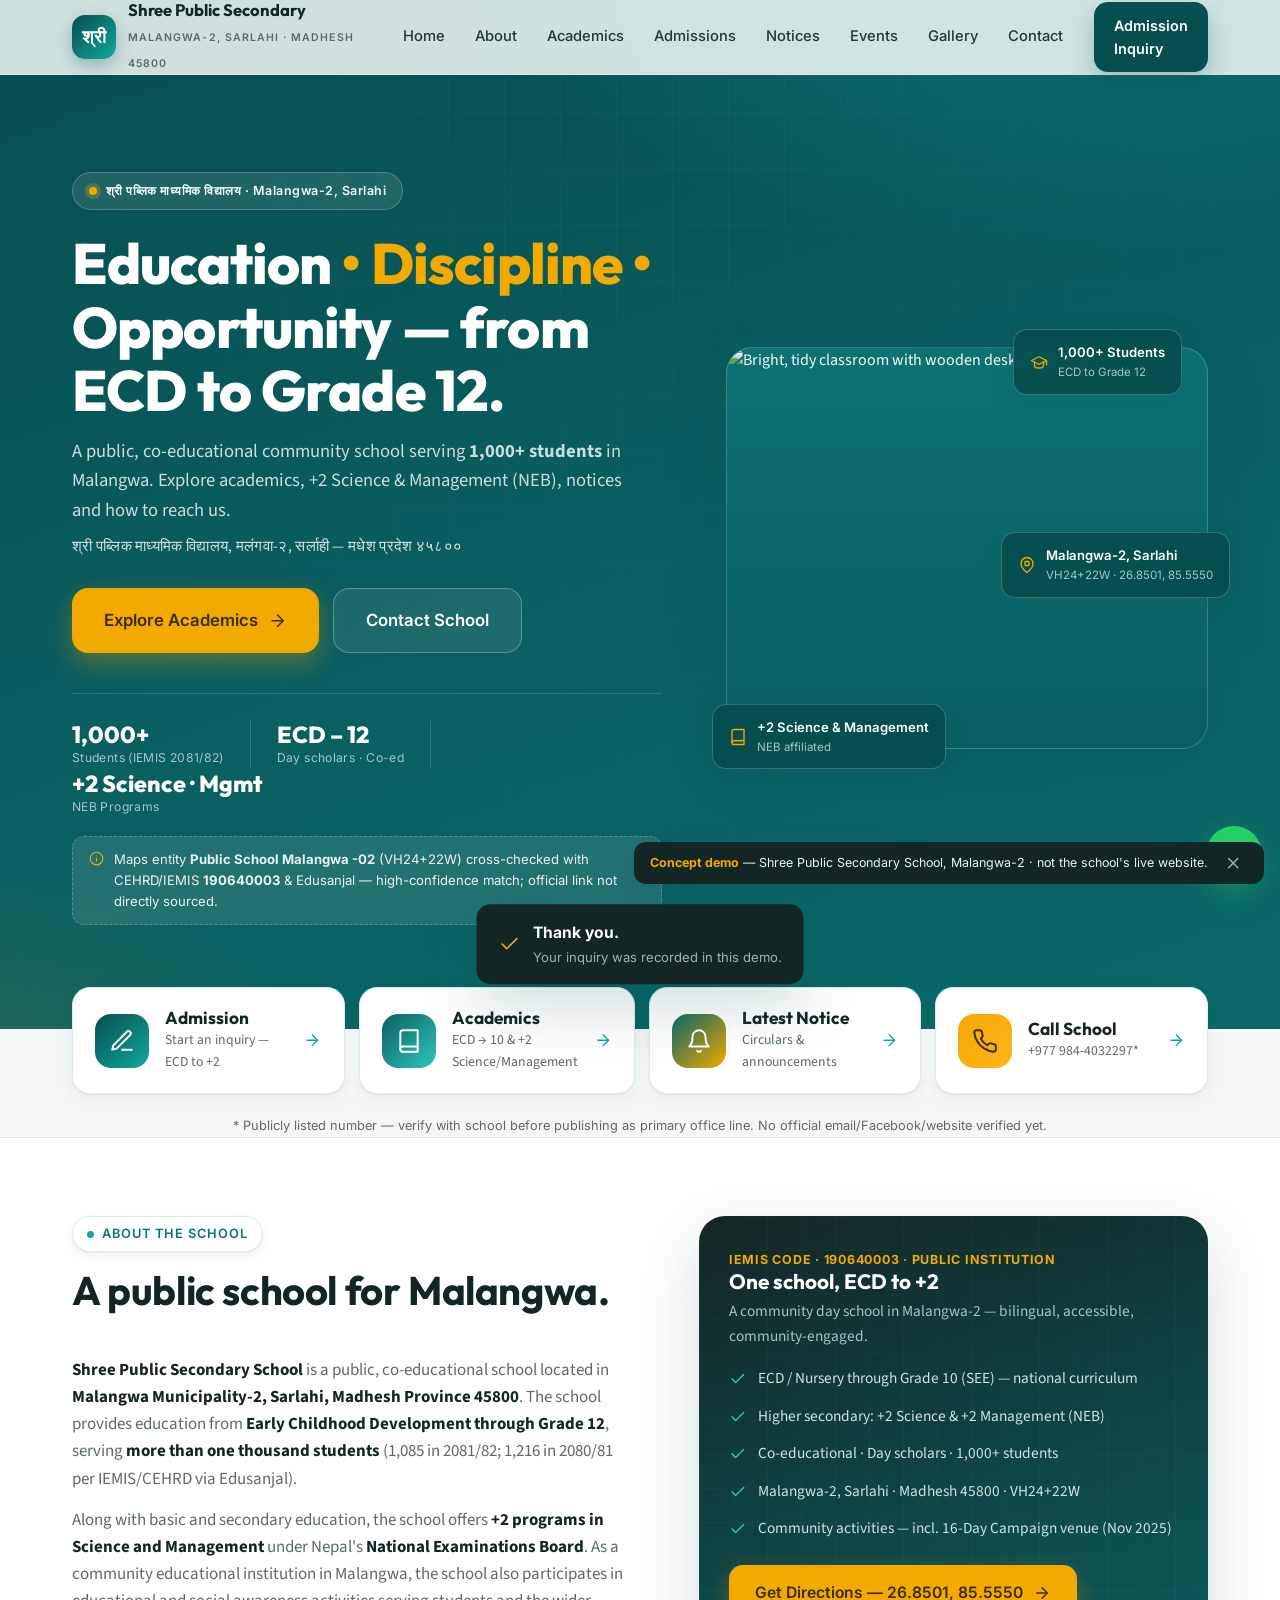
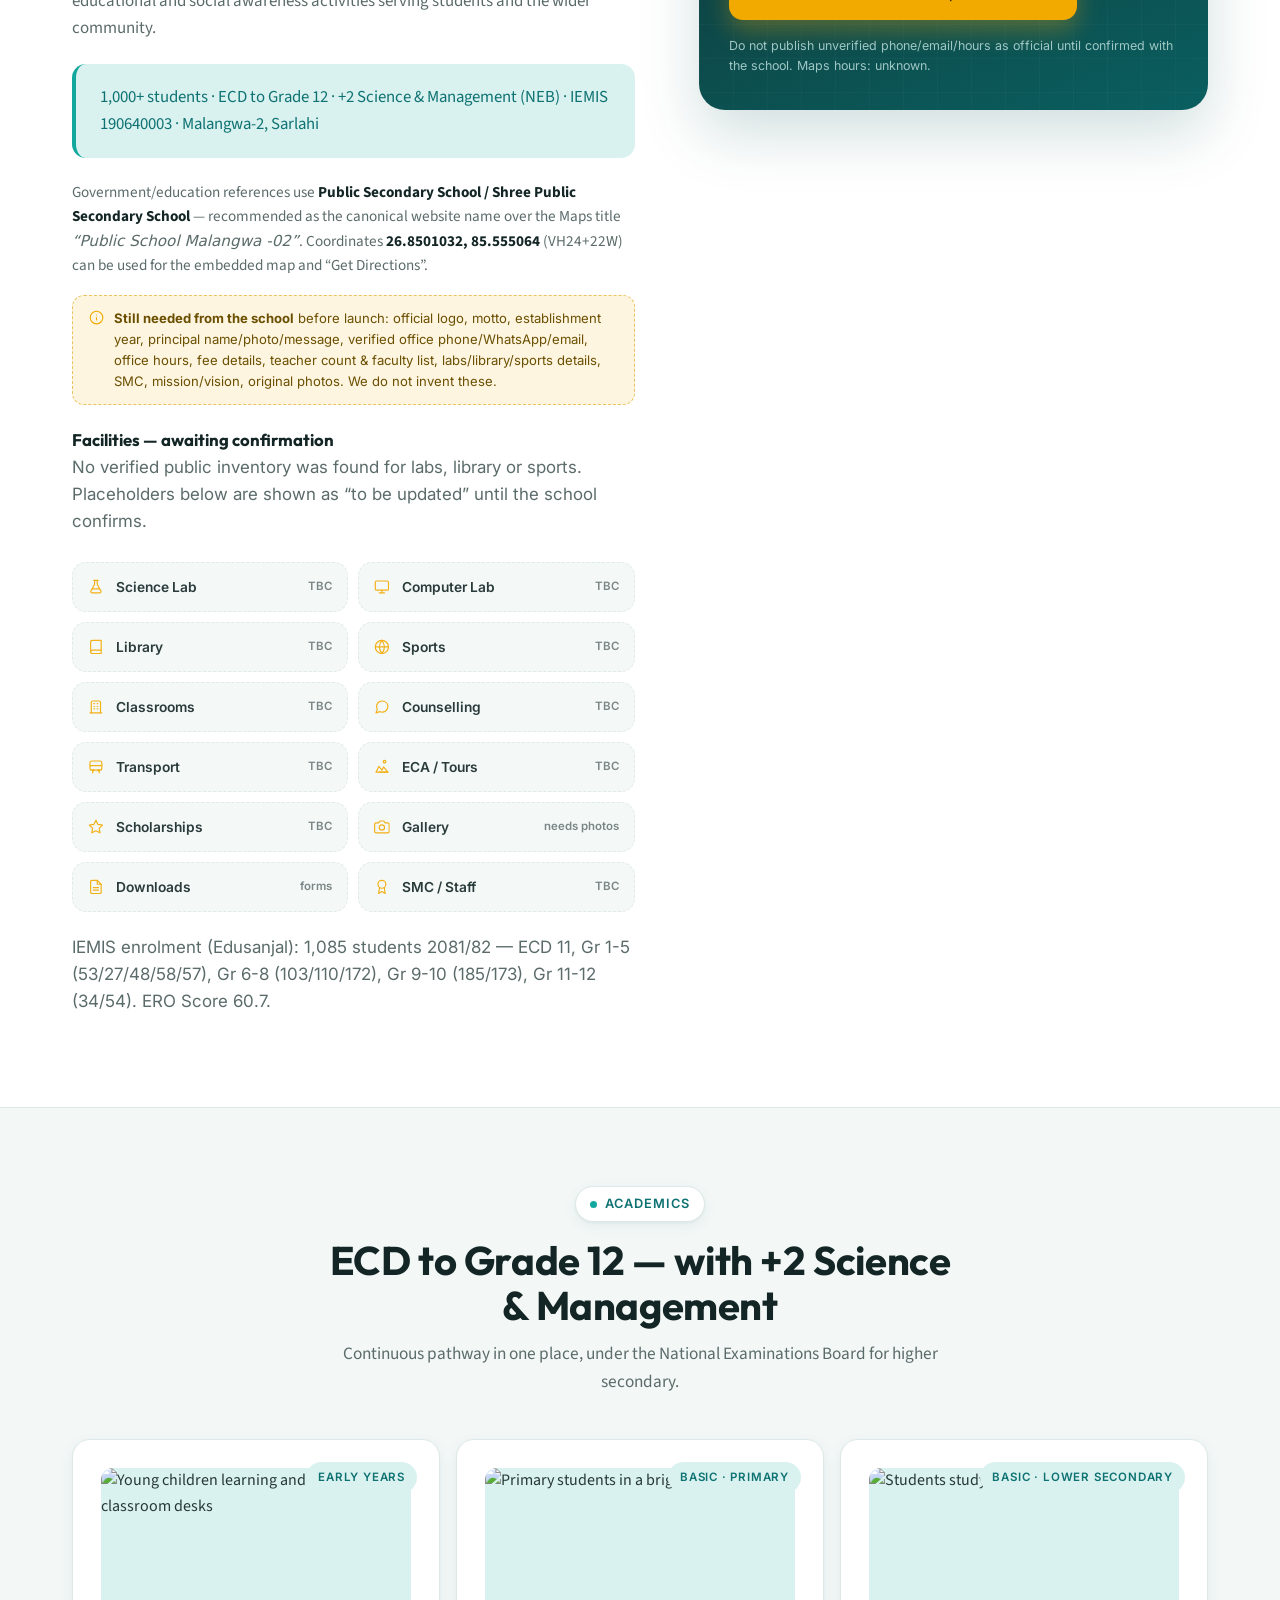
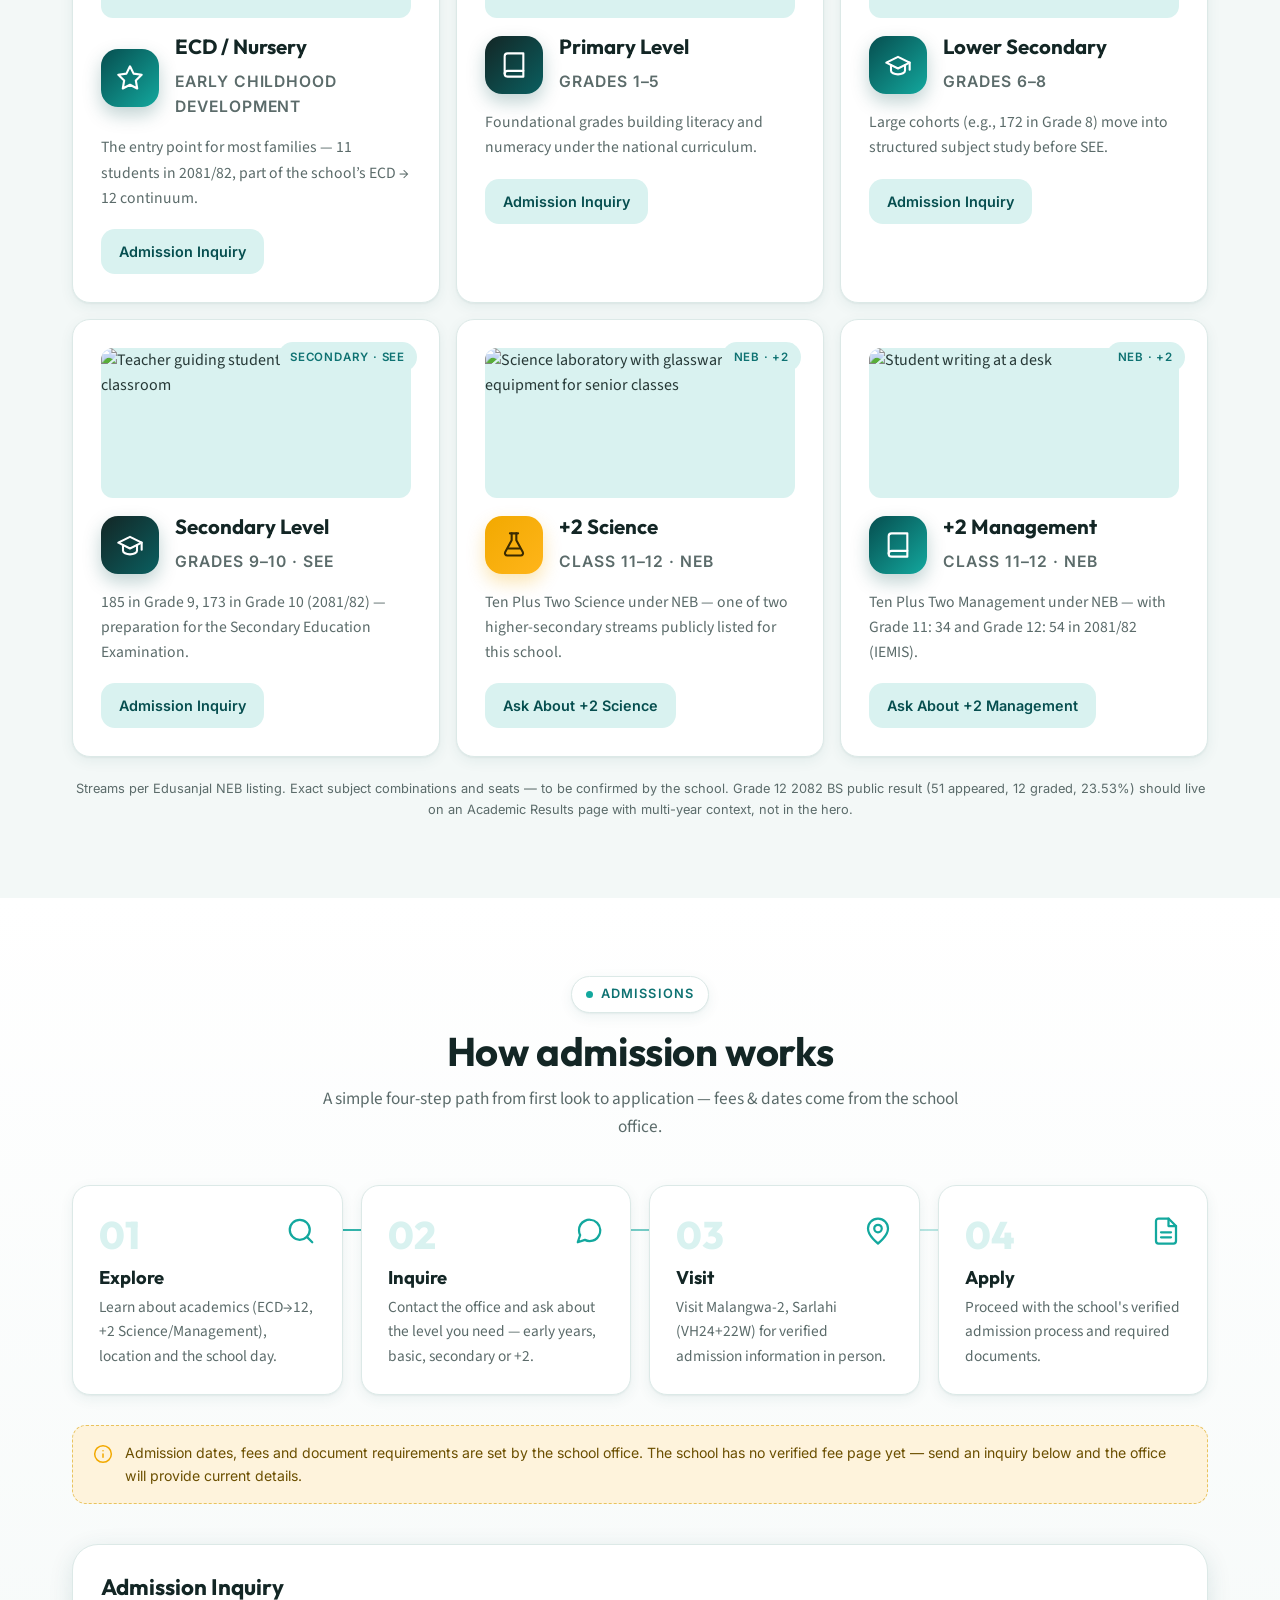
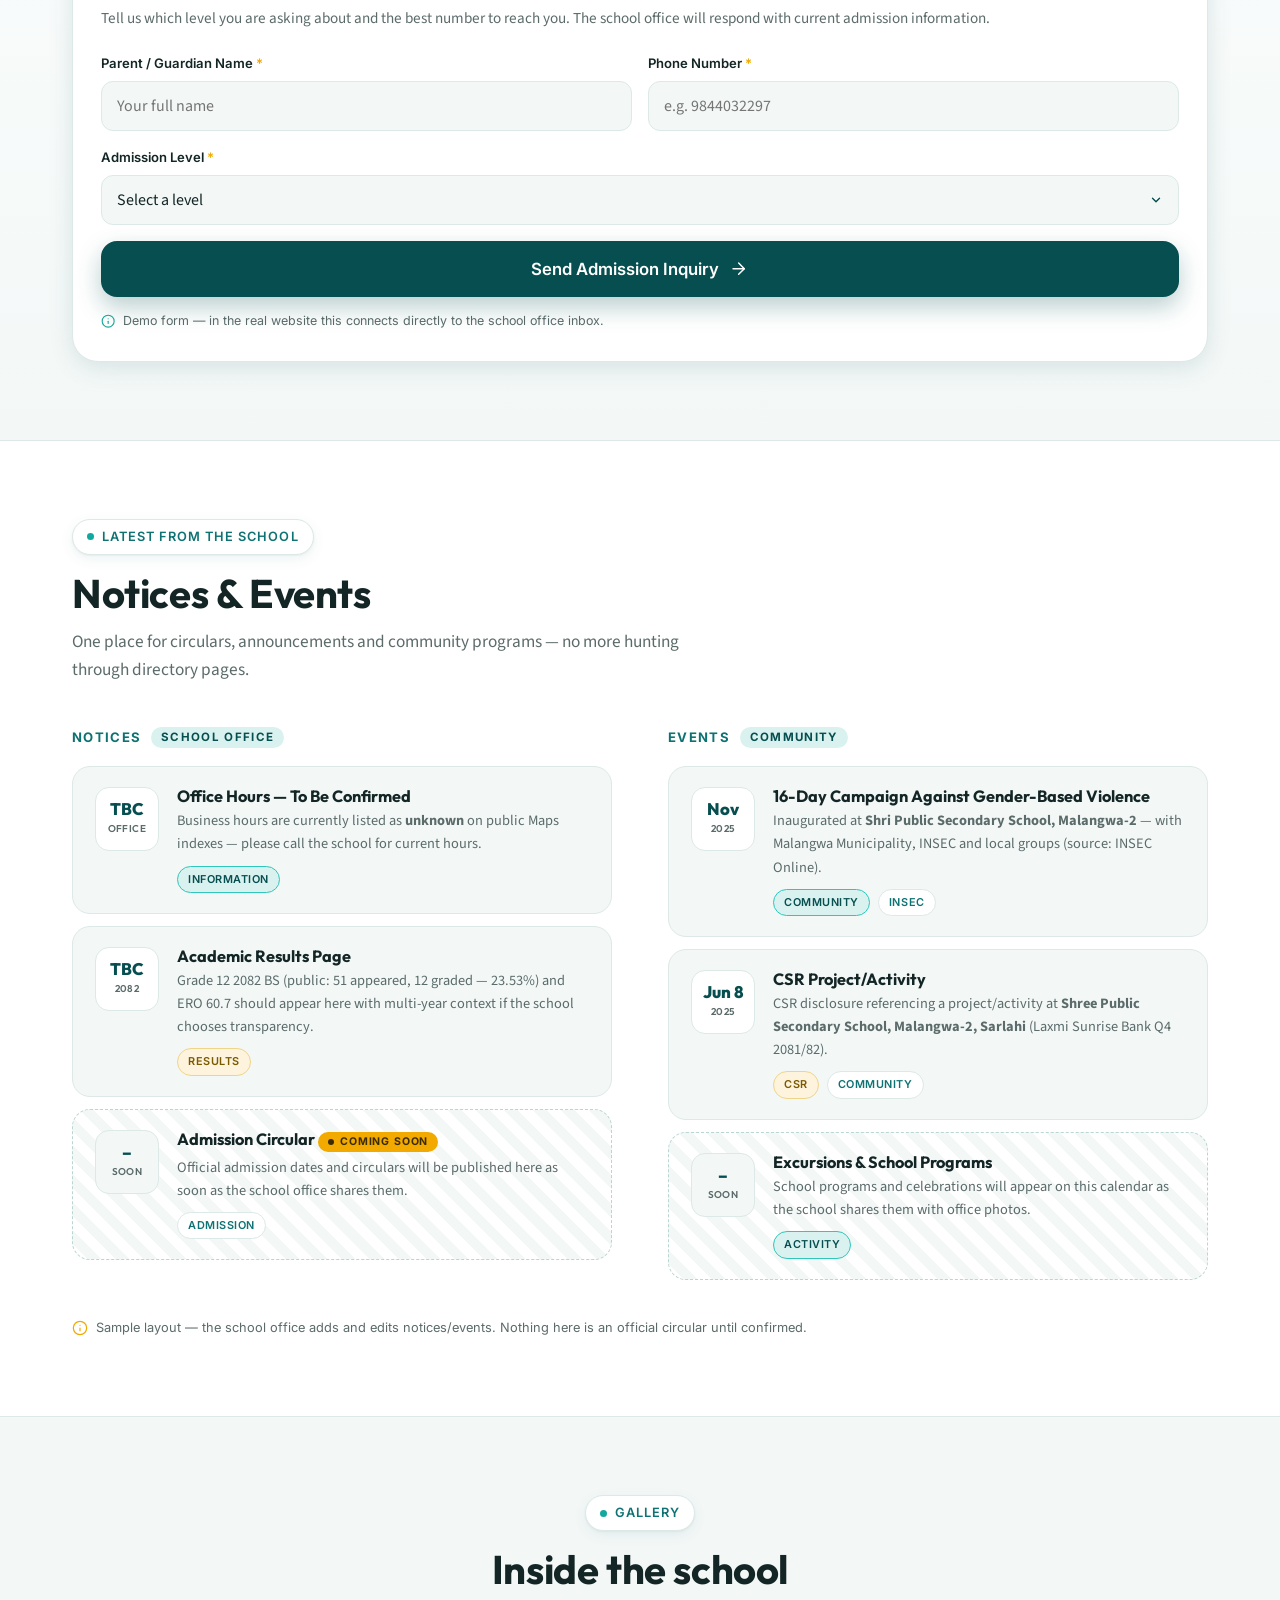
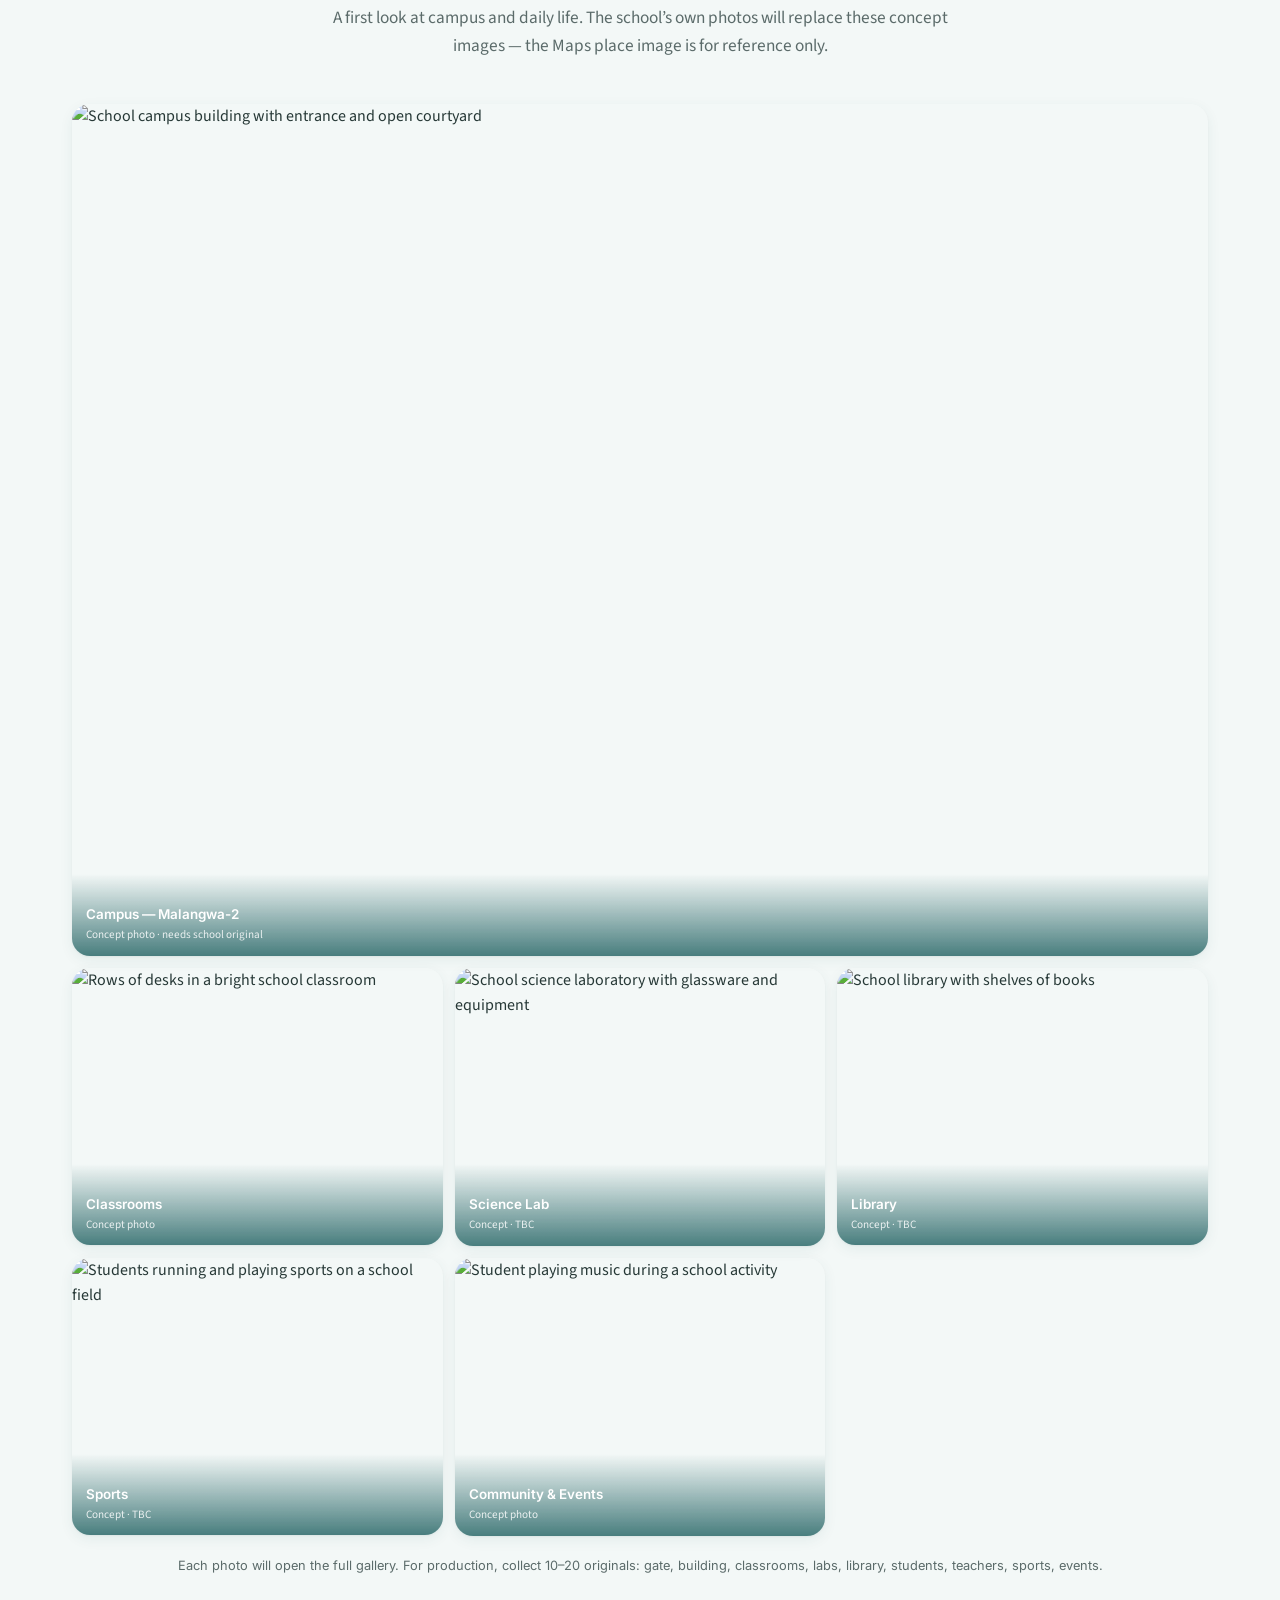
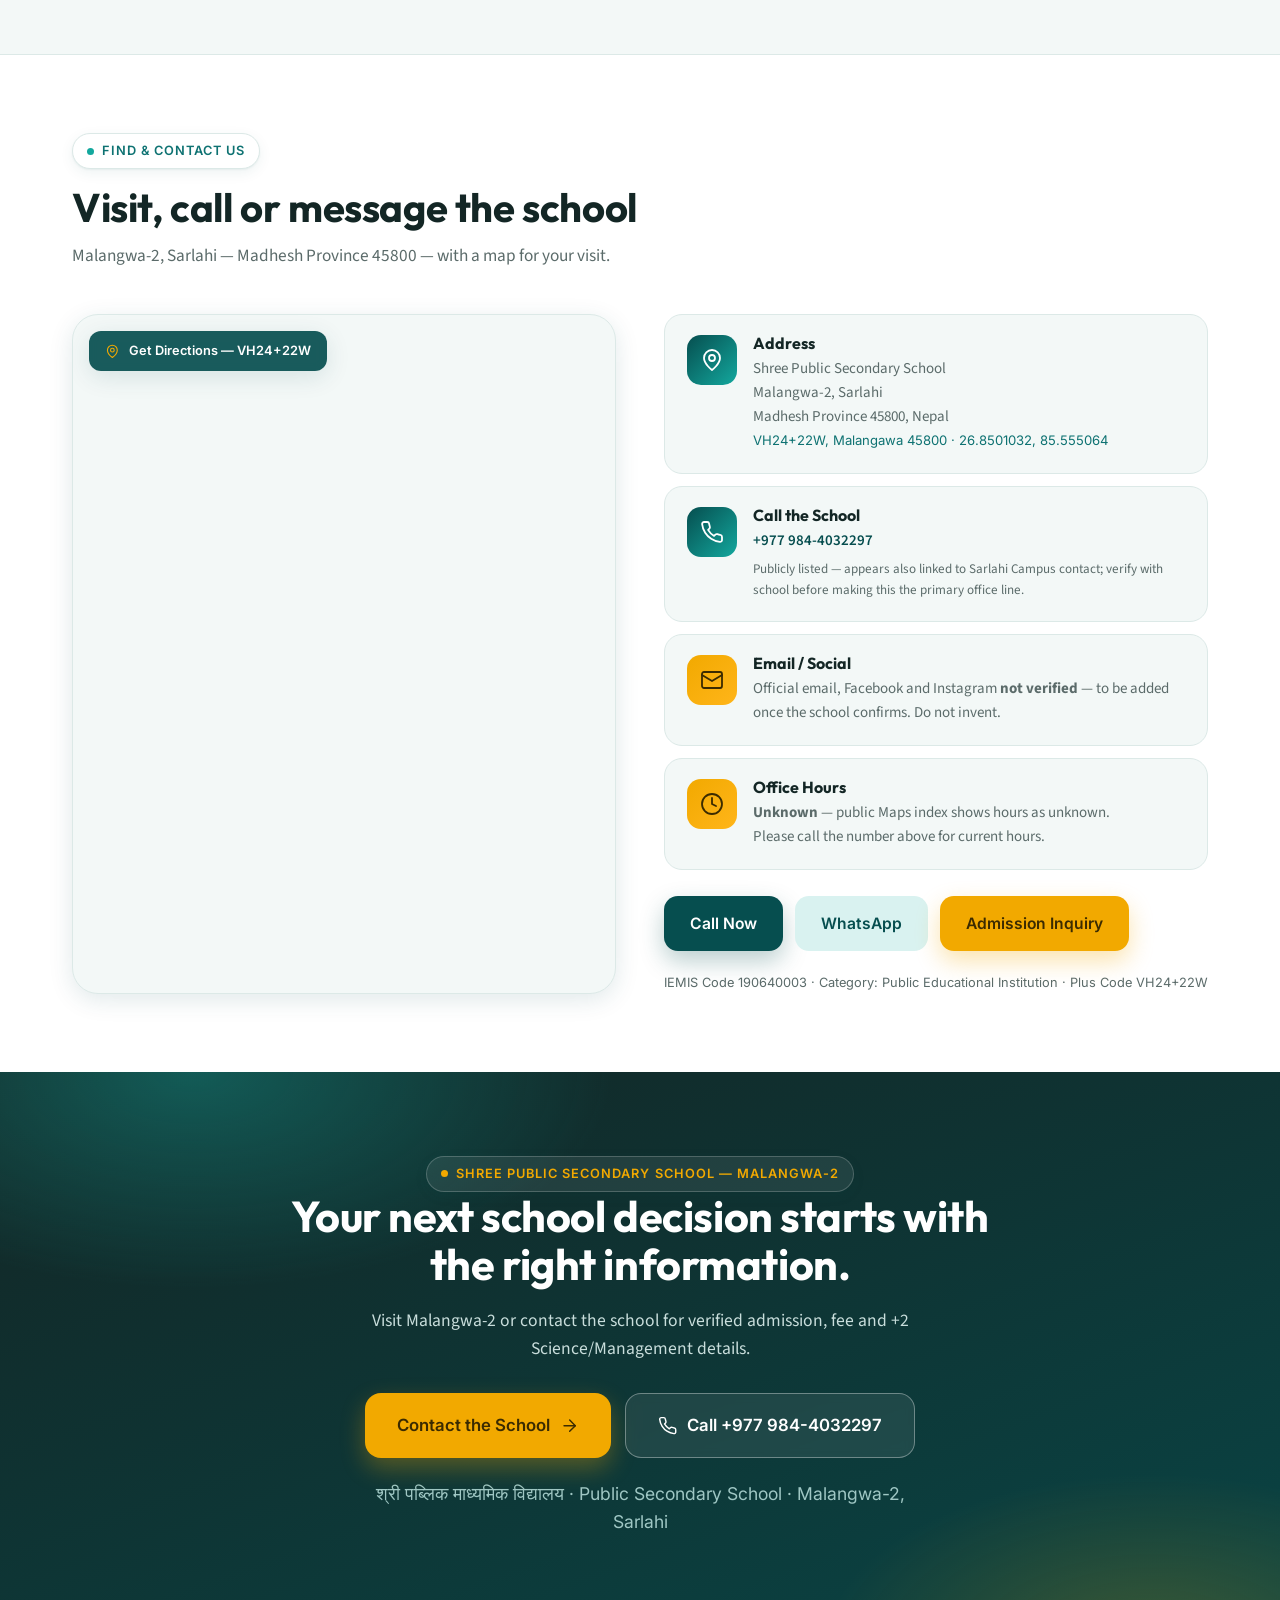
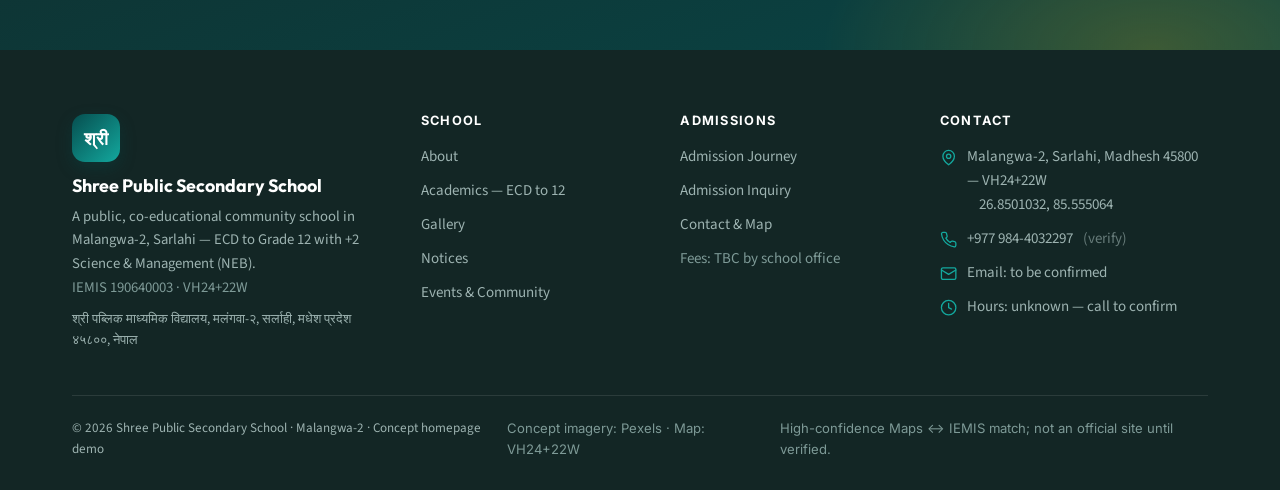
==== commit ac763500: "update site: Shree Public Secondary School Malangwa-2 - ECD-12 +2 Science/Mgmt, VH24+22W, IEMIS 1906" ====
--- a/index.html
+++ b/index.html
@@ -3,8 +3,8 @@
 <head>
 <meta charset="UTF-8">
 <meta name="viewport" content="width=device-width, initial-scale=1.0">
-<title>Vindhyaswori Adarsha Boarding School · Pokhara-1, Mohariya Tole</title>
-<meta name="description" content="A clear, trusted home for the Vindhyaswori Adarsha Boarding School community — school information, academics, admission guidance, notices, events and contact in one place. Concept homepage demo.">
+<title>Shree Public Secondary School · Malangwa-2, Sarlahi | श्री पब्लिक माध्यमिक विद्यालय</title>
+<meta name="description" content="Shree Public Secondary School is a public, co-educational community school in Malangwa-2, Sarlahi (Madhesh 45800) serving 1,000+ students from ECD to Grade 12 with +2 Science & Management (NEB). Concept homepage demo.">
 <link rel="preconnect" href="https://fonts.googleapis.com">
 <link rel="preconnect" href="https://fonts.gstatic.com" crossorigin>
 <link href="https://fonts.googleapis.com/css2?family=Outfit:wght@400;500;600;700;800&family=Source+Sans+3:wght@400;500;600;700&family=Inter:wght@500;600;700&display=swap" rel="stylesheet">
@@ -48,12 +48,10 @@
 button{font-family:inherit;cursor:pointer;border:0;background:none}
 .ic{width:1.15em;height:1.15em;fill:none;stroke:currentColor;stroke-width:1.8;stroke-linecap:round;stroke-linejoin:round;flex:none;vertical-align:-0.18em}
 .wrap{max-width:var(--maxw);margin:0 auto;padding:0 22px}
-
-/* ---------- utility ---------- */
 .eyebrow{
   display:inline-flex;align-items:center;gap:8px;
   font-family:var(--font-ui);font-weight:600;font-size:.8rem;letter-spacing:.08em;text-transform:uppercase;
-  color:var(--teal-600);background:var(--white);border:1px solid var(--line);
+  color:var(--teal-600);background:#fff;border:1px solid var(--line);
   padding:7px 14px;border-radius:999px;box-shadow:var(--shadow-sm);
 }
 .eyebrow .dot{width:7px;height:7px;border-radius:50%;background:var(--turq)}
@@ -81,8 +79,6 @@
 .btn-lg{padding:18px 32px;font-size:1.05rem;border-radius:16px}
 .arrow{transition:transform .18s ease}
 .btn:hover .arrow{transform:translateX(4px)}
-
-/* ---------- concept demo note ---------- */
 .demo-note{
   position:fixed;right:16px;bottom:16px;z-index:60;
   display:flex;align-items:center;gap:10px;
@@ -94,8 +90,6 @@
 .demo-note.hide{opacity:0;transform:translateY(8px);pointer-events:none}
 .demo-note button{color:#9DB3B1;font-size:1rem;line-height:1;padding:2px 6px;border-radius:6px}
 .demo-note button:hover{color:#fff;background:rgba(255,255,255,.1)}
-
-/* ---------- header ---------- */
 .site-header{
   position:fixed;inset:0 0 auto 0;z-index:50;
   background:rgba(243,248,247,.86);backdrop-filter:blur(12px);-webkit-backdrop-filter:blur(12px);
@@ -108,11 +102,11 @@
 .brand-mark{
   width:44px;height:44px;border-radius:13px;flex:none;
   background:linear-gradient(135deg,var(--teal) 0%,var(--turq) 100%);
-  display:grid;place-items:center;color:#fff;font-family:var(--font-head);font-weight:800;font-size:1.25rem;
+  display:grid;place-items:center;color:#fff;font-family:var(--font-head);font-weight:800;font-size:1.1rem;
   box-shadow:0 6px 16px rgba(6,78,79,.3);
 }
-.brand-name{font-family:var(--font-head);font-weight:700;color:var(--dark);font-size:1.08rem;line-height:1.15}
-.brand-sub{font-family:var(--font-ui);font-size:.68rem;letter-spacing:.14em;text-transform:uppercase;color:var(--muted);font-weight:600}
+.brand-name{font-family:var(--font-head);font-weight:700;color:var(--dark);font-size:1.04rem;line-height:1.15}
+.brand-sub{font-family:var(--font-ui);font-size:.66rem;letter-spacing:.1em;text-transform:uppercase;color:var(--muted);font-weight:600}
 .main-nav{display:none;align-items:center;gap:4px}
 .main-nav a{
   font-family:var(--font-ui);font-weight:500;font-size:.92rem;color:var(--ink);
@@ -126,8 +120,6 @@
   display:grid;place-items:center;color:var(--teal);
 }
 .nav-toggle .ic{width:22px;height:22px}
-
-/* mobile nav overlay */
 .mobile-nav{
   position:fixed;inset:0;z-index:70;background:var(--dark);
   transform:translateX(100%);transition:transform .32s cubic-bezier(.4,0,.2,1);
@@ -149,8 +141,6 @@
 .mn-foot{margin-top:auto;padding-top:28px;font-family:var(--font-ui);font-size:.9rem;color:#9DB3B1;display:flex;flex-direction:column;gap:10px}
 .mn-foot a{color:#EAF4F3}
 .mn-foot .btn{margin-top:8px}
-
-/* ---------- hero ---------- */
 .hero{
   position:relative;color:#F4FBFA;overflow:hidden;
   background:radial-gradient(1100px 600px at 85% -10%,rgba(19,168,158,.35) 0%,transparent 60%),
@@ -168,22 +158,21 @@
 .hero-inner{position:relative;display:grid;gap:52px;align-items:center}
 .hero-badge{
   display:inline-flex;align-items:center;gap:9px;
-  font-family:var(--font-ui);font-weight:600;font-size:.8rem;letter-spacing:.05em;
+  font-family:var(--font-ui);font-weight:600;font-size:.78rem;letter-spacing:.04em;
   background:rgba(255,255,255,.1);border:1px solid rgba(255,255,255,.22);
   padding:8px 16px;border-radius:999px;backdrop-filter:blur(4px);
 }
 .hero-badge .dot{width:8px;height:8px;border-radius:50%;background:var(--amber);box-shadow:0 0 0 4px rgba(242,169,0,.25)}
-.hero h1{color:#fff;font-size:clamp(2.3rem,6vw,3.6rem);font-weight:800;letter-spacing:-.015em;margin:24px 0 18px;max-width:640px}
+.hero h1{color:#fff;font-size:clamp(2.2rem,6vw,3.55rem);font-weight:800;letter-spacing:-.015em;margin:22px 0 14px;max-width:640px}
 .hero h1 .accent{color:var(--amber)}
-.hero .lead{font-size:1.18rem;color:#C9DEDC;max-width:560px}
-.hero-actions{display:flex;flex-wrap:wrap;gap:14px;margin-top:32px}
-.hero-trust{display:flex;flex-wrap:wrap;gap:0;margin-top:44px;padding-top:26px;border-top:1px solid rgba(255,255,255,.14)}
+.hero .lead{font-size:1.16rem;color:#C9DEDC;max-width:560px}
+.hero .nepali{font-size:.95rem;color:#EAF4F3;opacity:.9;margin-top:8px;letter-spacing:.02em}
+.hero-actions{display:flex;flex-wrap:wrap;gap:14px;margin-top:30px}
+.hero-trust{display:flex;flex-wrap:wrap;gap:0;margin-top:40px;padding-top:26px;border-top:1px solid rgba(255,255,255,.14)}
 .trust-item{padding:2px 26px 2px 0;margin-right:26px;border-right:1px solid rgba(255,255,255,.16)}
 .trust-item:last-child{border-right:0;margin-right:0}
-.trust-item .num{font-family:var(--font-head);font-weight:800;font-size:1.5rem;color:#fff;line-height:1.1}
-.trust-item .lbl{font-family:var(--font-ui);font-size:.78rem;color:#9FC7C4;letter-spacing:.03em}
-
-/* hero art */
+.trust-item .num{font-family:var(--font-head);font-weight:800;font-size:1.45rem;color:#fff;line-height:1.1}
+.trust-item .lbl{font-family:var(--font-ui);font-size:.76rem;color:#9FC7C4;letter-spacing:.03em}
 .hero-art{position:relative;display:none}
 .art-card{
   position:relative;border-radius:var(--radius-lg);overflow:hidden;
@@ -206,8 +195,6 @@
 .chip-b{bottom:-20px;left:-14px}
 .chip-c{top:46%;right:-22px;animation-delay:1.1s}
 @keyframes float{0%,100%{transform:translateY(0)}50%{transform:translateY(-9px)}}
-
-/* ---------- quick access ---------- */
 .quick{position:relative;margin-top:-34px;z-index:5}
 .quick-grid{display:grid;grid-template-columns:1fr;gap:14px}
 .qa-card{
@@ -231,8 +218,6 @@
 .qa-text p{font-size:.86rem;color:var(--muted);font-family:var(--font-body);margin-top:2px}
 .qa-card .arrow{color:var(--turq)}
 .qa-card:hover .arrow{transform:translateX(4px)}
-
-/* ---------- about ---------- */
 .about{background:#fff;border-top:1px solid var(--line);border-bottom:1px solid var(--line)}
 .about-grid{display:grid;gap:40px;align-items:start}
 .about-quote{
@@ -244,11 +229,13 @@
 .fac-grid{display:grid;grid-template-columns:1fr 1fr;gap:10px;margin-top:26px}
 .fac{
   display:flex;align-items:center;gap:12px;background:var(--bg);border:1px solid var(--line);
-  border-radius:14px;padding:13px 15px;font-family:var(--font-ui);font-weight:600;font-size:.9rem;color:var(--dark);
+  border-radius:14px;padding:13px 15px;font-family:var(--font-ui);font-weight:600;font-size:.86rem;color:var(--dark);
   transition:background .18s ease,transform .18s ease;
 }
 .fac:hover{background:var(--turq-100);transform:translateY(-2px)}
 .fac .ic{color:var(--turq)}
+.fac.pending{opacity:.9;border-style:dashed}
+.fac.pending .ic{color:var(--amber)}
 .about-panel{
   position:relative;border-radius:var(--radius-lg);overflow:hidden;color:#EAF4F3;
   background:linear-gradient(160deg,var(--dark),var(--teal-700));
@@ -261,14 +248,12 @@
 }
 .about-panel>*{position:relative}
 .about-panel h3{color:#fff;font-size:1.3rem;margin-bottom:6px}
-.about-panel .est{font-family:var(--font-ui);color:var(--amber);font-weight:700;letter-spacing:.06em}
+.about-panel .est{font-family:var(--font-ui);color:var(--amber);font-weight:700;letter-spacing:.06em;font-size:.78rem}
 .about-panel ul{list-style:none;margin-top:18px;display:flex;flex-direction:column;gap:13px}
-.about-panel li{display:flex;gap:12px;font-size:.98rem;color:#CDE4E1}
+.about-panel li{display:flex;gap:12px;font-size:.96rem;color:#CDE4E1}
 .about-panel li .ic{color:var(--turq-400);margin-top:4px}
 .about-panel .btn{margin-top:24px}
 .footnote{font-size:.8rem;color:var(--muted);margin-top:22px;font-family:var(--font-ui)}
-
-/* ---------- academics ---------- */
 .acad-grid{display:grid;grid-template-columns:1fr;gap:16px}
 .acad-card{
   position:relative;background:#fff;border:1px solid var(--line);border-radius:var(--radius);
@@ -292,14 +277,12 @@
 .acad-icon.alt{background:linear-gradient(135deg,var(--dark),var(--teal-700))}
 .acad-icon.gold{background:linear-gradient(135deg,var(--amber),#FFB51A);color:#3B2B00;box-shadow:0 8px 18px rgba(242,169,0,.3)}
 .acad-icon .ic{width:28px;height:28px}
-.acad-card h3{font-size:1.32rem;font-weight:700}
+.acad-card h3{font-size:1.28rem;font-weight:700}
 .acad-level{font-family:var(--font-ui);font-size:.78rem;font-weight:600;letter-spacing:.06em;text-transform:uppercase;color:var(--turq);margin-top:2px}
-.acad-card p{color:var(--muted);font-size:.99rem;margin-top:10px}
+.acad-card p{color:var(--muted);font-size:.98rem;margin-top:10px}
 .acad-card .btn-soft{margin-top:18px;padding:11px 18px;font-size:.9rem}
 .acad-photo{height:150px;border-radius:12px;overflow:hidden;margin:0 0 18px;background:var(--turq-100)}
 .acad-photo img{width:100%;height:100%;object-fit:cover;display:block}
-
-/* ---------- admission journey ---------- */
 .journey{background:linear-gradient(180deg,#fff,var(--bg))}
 .steps{display:grid;grid-template-columns:1fr;gap:14px;position:relative}
 .step{
@@ -317,8 +300,6 @@
   display:flex;gap:12px;align-items:flex-start;
 }
 .step-note .ic{color:var(--amber);width:20px;height:20px;margin-top:2px}
-
-/* ---------- notices & events ---------- */
 .ne-section{background:#fff;border-top:1px solid var(--line);border-bottom:1px solid var(--line)}
 .ne-grid{display:grid;gap:40px}
 .ne-col h3{font-family:var(--font-ui);font-weight:700;font-size:.82rem;letter-spacing:.1em;text-transform:uppercase;color:var(--teal-600);display:flex;align-items:center;gap:10px;margin-bottom:18px}
@@ -332,8 +313,8 @@
   flex:none;width:64px;height:64px;border-radius:14px;background:#fff;border:1px solid var(--line);
   display:flex;flex-direction:column;align-items:center;justify-content:center;font-family:var(--font-head);
 }
-.notice-date .d{font-size:1.4rem;font-weight:800;color:var(--teal);line-height:1}
-.notice-date .m{font-size:.68rem;font-weight:600;color:var(--muted);text-transform:uppercase;letter-spacing:.05em;margin-top:3px}
+.notice-date .d{font-size:1.05rem;font-weight:800;color:var(--teal);line-height:1}
+.notice-date .m{font-size:.62rem;font-weight:600;color:var(--muted);text-transform:uppercase;letter-spacing:.05em;margin-top:3px}
 .notice-body{flex:1}
 .notice-body h4{font-size:1.02rem;font-weight:700;margin-bottom:4px}
 .notice-body p{font-size:.9rem;color:var(--muted)}
@@ -356,8 +337,6 @@
 .ne-empty p{color:var(--muted);font-size:.94rem;max-width:340px;margin:0 auto}
 .ne-note{margin-top:26px;font-family:var(--font-ui);font-size:.8rem;color:var(--muted);display:flex;align-items:center;gap:8px}
 .ne-note .ic{color:var(--amber);width:16px;height:16px}
-
-/* ---------- gallery ---------- */
 .gallery-grid{display:grid;grid-template-columns:1fr 1fr;gap:12px}
 .g-tile{
   position:relative;border-radius:var(--radius);overflow:hidden;aspect-ratio:4/3;display:block;
@@ -373,8 +352,6 @@
 .g-tile .cap small{display:block;font-weight:400;font-size:.7rem;opacity:.85;font-family:var(--font-body)}
 .g-tile.span2{grid-column:1/-1}
 .gallery-note{margin-top:20px;text-align:center;font-family:var(--font-ui);font-size:.8rem;color:var(--muted)}
-
-/* ---------- contact ---------- */
 .contact{background:#fff;border-top:1px solid var(--line)}
 .contact-grid{display:grid;gap:34px}
 .map-wrap{border-radius:var(--radius-lg);overflow:hidden;box-shadow:var(--shadow-md);border:1px solid var(--line);position:relative;background:var(--bg)}
@@ -409,8 +386,6 @@
 }
 .wa-fab:hover{transform:scale(1.08);box-shadow:0 16px 36px rgba(37,211,102,.5)}
 .wa-fab .ic{width:26px;height:26px}
-
-/* ---------- final cta ---------- */
 .final-cta{
   position:relative;overflow:hidden;color:#fff;text-align:center;padding:84px 0;
   background:radial-gradient(700px 360px at 15% 0%,rgba(19,168,158,.4) 0%,transparent 60%),
@@ -421,13 +396,11 @@
 .final-cta p{color:#C9DEDC;max-width:560px;margin:0 auto 30px;font-size:1.1rem}
 .final-cta .cta-row{display:flex;flex-wrap:wrap;gap:14px;justify-content:center}
 .final-cta .cta-row .btn-ghost{border-color:rgba(255,255,255,.35)}
-
-/* ---------- footer ---------- */
 .site-footer{background:var(--dark);color:#9DB3B1;padding:64px 0 30px}
 .foot-grid{display:grid;gap:36px;grid-template-columns:1fr}
-.foot-brand .brand-mark{width:48px;height:48px;font-size:1.3rem}
-.foot-brand .brand-name{color:#fff;font-size:1.15rem;display:block;margin-top:14px}
-.foot-brand p{font-size:.92rem;margin-top:8px;max-width:300px}
+.foot-brand .brand-mark{width:48px;height:48px;font-size:1.15rem}
+.foot-brand .brand-name{color:#fff;font-size:1.12rem;display:block;margin-top:14px}
+.foot-brand p{font-size:.92rem;margin-top:8px;max-width:340px}
 .foot-col h4{color:#fff;font-family:var(--font-ui);font-size:.8rem;letter-spacing:.1em;text-transform:uppercase;margin-bottom:16px}
 .foot-col ul{list-style:none;display:flex;flex-direction:column;gap:10px}
 .foot-col a,.foot-col li{font-size:.94rem;transition:color .15s ease;display:flex;gap:10px;align-items:flex-start}
@@ -435,12 +408,8 @@
 .foot-col a .ic,.foot-col li .ic{color:var(--turq);margin-top:4px}
 .foot-bottom{border-top:1px solid rgba(255,255,255,.1);margin-top:44px;padding-top:22px;display:flex;flex-direction:column;gap:10px;justify-content:space-between;font-size:.82rem}
 .foot-bottom .demo-tag{font-family:var(--font-ui);color:#7E9A97}
-
-/* ---------- reveal animation ---------- */
 .reveal{opacity:0;transform:translateY(26px);transition:opacity .6s ease,transform .6s ease}
 .reveal.in{opacity:1;transform:none}
-
-/* ---------- toast ---------- */
 .toast{
   position:fixed;left:50%;bottom:28px;transform:translate(-50%,140%);
   background:var(--dark);color:#fff;z-index:90;border-radius:14px;box-shadow:var(--shadow-lg);
@@ -452,8 +421,6 @@
 .toast .ic{color:var(--amber);width:22px;height:22px}
 .toast b{display:block;font-size:.98rem}
 .toast span{color:#9DB3B1;font-size:.82rem;display:block;margin-top:2px}
-
-/* ---------- admission form ---------- */
 .adm-form{
   background:#fff;border:1px solid var(--line);border-radius:var(--radius-lg);
   padding:30px 28px;box-shadow:var(--shadow-md);margin-top:40px;
@@ -476,8 +443,12 @@
 .field.invalid .err{display:flex}
 .form-note{font-family:var(--font-ui);font-size:.78rem;color:var(--muted);margin-top:14px;display:flex;gap:8px;align-items:flex-start}
 .form-note .ic{color:var(--turq);margin-top:3px}
-
-/* ---------- responsive ---------- */
+.verify-banner{
+  background:rgba(242,169,0,.12);border:1px dashed #E9C35E;border-radius:12px;
+  padding:12px 16px;font-family:var(--font-ui);font-size:.82rem;color:#6B4F00;
+  display:flex;gap:10px;align-items:flex-start;margin-top:18px;
+}
+.verify-banner .ic{color:var(--amber);margin-top:2px;flex:none}
 @media(min-width:560px){
   .quick-grid{grid-template-columns:1fr 1fr}
   .acad-grid{grid-template-columns:1fr 1fr}
@@ -520,10 +491,9 @@
 </head>
 <body>
 
-<!-- SVG sprite -->
 <svg xmlns="http://www.w3.org/2000/svg" style="display:none" aria-hidden="true">
   <symbol id="i-phone" viewBox="0 0 24 24"><path d="M22 16.92v3a2 2 0 0 1-2.18 2 19.79 19.79 0 0 1-8.63-3.07 19.5 19.5 0 0 1-6-6 19.79 19.79 0 0 1-3.07-8.67A2 2 0 0 1 4.11 2h3a2 2 0 0 1 2 1.72c.13.96.36 1.9.7 2.81a2 2 0 0 1-.45 2.11L8.09 9.91a16 16 0 0 0 6 6l1.27-1.27a2 2 0 0 1 2.11-.45c.9.34 1.85.57 2.81.7A2 2 0 0 1 22 16.92z"/></symbol>
-  <symbol id="i-wa" viewBox="0 0 24 24"><path d="M21 11.5a8.38 8.38 0 0 1-.9 3.8 8.5 8.5 0 0 1-7.6 4.7 8.38 8.38 0 0 1-3.8-.9L3 21l1.9-5.7a8.38 8.38 0 0 1-.9-3.8 8.5 8.5 0 0 1 4.7-7.6 8.38 8.38 0 0 1 3.8-.9h.5a8.48 8.48 0 0 1 8 8v.5z"/><path d="M9.5 9.5c.5-.5.5-1.5 0-2s-.5-1.5 0-2c1.5-.5 3 .5 4 2s1 3.5 0 4.5-1.5 1.5 0 3 1.5 4.5s4.5 3 4.5 1.5"/></symbol>
+  <symbol id="i-wa" viewBox="0 0 24 24"><path d="M21 11.5a8.38 8.38 0 0 1-.9 3.8 8.5 8.5 0 0 1-7.6 4.7 8.38 8.38 0 0 1-3.8-.9L3 21l1.9-5.7a8.38 8.38 0 0 1-.9-3.8 8.5 8.5 0 0 1 4.7-7.6 8.38 8.38 0 0 1 3.8-.9h.5a8.48 8.48 0 0 1 8 8v.5z"/></symbol>
   <symbol id="i-mail" viewBox="0 0 24 24"><rect x="2" y="4" width="20" height="16" rx="2"/><path d="m22 7-10 6L2 7"/></symbol>
   <symbol id="i-pin" viewBox="0 0 24 24"><path d="M20 10c0 6-8 12-8 12s-8-6-8-12a8 8 0 0 1 16 0z"/><circle cx="12" cy="10" r="3"/></symbol>
   <symbol id="i-clock" viewBox="0 0 24 24"><circle cx="12" cy="12" r="10"/><path d="M12 6v6l4 2"/></symbol>
@@ -552,20 +522,19 @@
   <symbol id="i-pen" viewBox="0 0 24 24"><path d="M12 20h9"/><path d="M16.5 3.5a2.12 2.12 0 0 1 3 3L7 19l-4 1 1-4z"/></symbol>
   <symbol id="i-search" viewBox="0 0 24 24"><circle cx="11" cy="11" r="8"/><path d="m21 21-4.3-4.3"/></symbol>
 </svg>
-<!-- Concept demo corner note -->
+
 <aside class="demo-note" id="demoNote" aria-label="Concept demo notice">
-  <span><b>Concept demo</b> — this is a homepage concept, not the school's live website.</span>
+  <span><b>Concept demo</b> — Shree Public Secondary School, Malangwa-2 · not the school's live website.</span>
   <button id="demoDismiss" aria-label="Dismiss demo notice"><svg class="ic"><use href="#i-close"/></svg></button>
 </aside>
 
-<!-- Sticky header -->
 <header class="site-header" id="siteHeader">
   <div class="wrap header-inner">
-    <a class="brand" href="#home" aria-label="Vindhyaswori Adarsha Boarding School home">
-      <span class="brand-mark" aria-hidden="true">V</span>
+    <a class="brand" href="#home" aria-label="Shree Public Secondary School home">
+      <span class="brand-mark" aria-hidden="true">श्री</span>
       <span>
-        <span class="brand-name">Vindhyaswori Adarsha</span>
-        <span class="brand-sub">Boarding School</span>
+        <span class="brand-name">Shree Public Secondary</span>
+        <span class="brand-sub">Malangwa-2, Sarlahi · Madhesh 45800</span>
       </span>
     </a>
     <nav class="main-nav" aria-label="Primary">
@@ -579,7 +548,7 @@
       <a href="#contact">Contact</a>
     </nav>
     <div class="header-cta">
-      <a href="#admissions" class="btn btn-primary">Admission Information</a>
+      <a href="#admissions" class="btn btn-primary">Admission Inquiry</a>
     </div>
     <button class="nav-toggle" id="navToggle" aria-label="Open menu" aria-expanded="false">
       <svg class="ic"><use href="#i-menu"/></svg>
@@ -587,10 +556,9 @@
   </div>
 </header>
 
-<!-- Mobile off-canvas nav -->
 <nav class="mobile-nav" id="mobileNav" aria-label="Mobile">
   <div class="mn-head">
-    <span class="brand-name">Vindhyaswori Adarsha</span>
+    <span class="brand-name">Shree Public<br>Secondary School</span>
     <button class="mn-close" id="navClose" aria-label="Close menu"><svg class="ic"><use href="#i-close"/></svg></button>
   </div>
   <div class="mn-links">
@@ -604,30 +572,34 @@
     <a href="#contact">Contact <svg class="ic"><use href="#i-arrow"/></svg></a>
   </div>
   <div class="mn-foot">
-    <a href="tel:+97761571469"><svg class="ic"><use href="#i-phone"/></svg>&nbsp;+977-61-571469</a>
-    <a href="mailto:vindhyasworiboarding@gmail.com"><svg class="ic"><use href="#i-mail"/></svg>&nbsp;vindhyasworiboarding@gmail.com</a>
+    <a href="tel:+9779844032297"><svg class="ic"><use href="#i-phone"/></svg>&nbsp;+977 984-4032297 <span style="font-size:.76rem;opacity:.7">(verify with school)</span></a>
+    <a href="https://www.google.com/maps/search/?api=1&query=26.8501032,85.555064" target="_blank" rel="noopener"><svg class="ic"><use href="#i-pin"/></svg>&nbsp;VH24+22W, Malangwa 45800</a>
     <a href="#admissions" class="btn btn-amber" style="justify-content:center">Admission Inquiry</a>
   </div>
 </nav>
 
 <main id="home">
 
-  <!-- HERO -->
   <section class="hero">
     <div class="hero-grid-bg" aria-hidden="true"></div>
     <div class="wrap hero-inner">
       <div class="hero-copy">
-        <span class="hero-badge"><span class="dot"></span> Vindhyaswori Adarsha Boarding School · Pokhara-1, Mohariya Tole</span>
-        <h1>A clear, trusted home for our <span class="accent">school community.</span></h1>
-        <p class="lead">Explore school information, academics, admission guidance, notices, events and contact details from one official destination.</p>
+        <span class="hero-badge"><span class="dot"></span> श्री पब्लिक माध्यमिक विद्यालय · Malangwa-2, Sarlahi</span>
+        <h1>Education <span class="accent">• Discipline •</span> Opportunity — from ECD to Grade 12.</h1>
+        <p class="lead">A public, co-educational community school serving <strong>1,000+ students</strong> in Malangwa. Explore academics, +2 Science &amp; Management (NEB), notices and how to reach us.</p>
+        <p class="nepali">श्री पब्लिक माध्यमिक विद्यालय, मलंगवा-२, सर्लाही — मधेश प्रदेश ४५८००</p>
         <div class="hero-actions">
-          <a href="#about" class="btn btn-amber btn-lg">Discover Our School <svg class="ic arrow"><use href="#i-arrow"/></svg></a>
-          <a href="#admissions" class="btn btn-ghost btn-lg">Admission Inquiry</a>
+          <a href="#academics" class="btn btn-amber btn-lg">Explore Academics <svg class="ic arrow"><use href="#i-arrow"/></svg></a>
+          <a href="#contact" class="btn btn-ghost btn-lg">Contact School</a>
         </div>
         <div class="hero-trust">
-          <div class="trust-item"><div class="num">1984</div><div class="lbl">Established</div></div>
-          <div class="trust-item"><div class="num">373</div><div class="lbl">Students (IEMIS 2081/82)</div></div>
-          <div class="trust-item"><div class="num">Nursery–10</div><div class="lbl">&amp; +2 (NEB)</div></div>
+          <div class="trust-item"><div class="num">1,000+</div><div class="lbl">Students (IEMIS 2081/82)</div></div>
+          <div class="trust-item"><div class="num">ECD – 12</div><div class="lbl">Day scholars · Co-ed</div></div>
+          <div class="trust-item"><div class="num">+2 Science · Mgmt</div><div class="lbl">NEB Programs</div></div>
+        </div>
+        <div class="verify-banner" style="background:rgba(255,255,255,.1);border-color:rgba(255,255,255,.22);color:#EAF4F3">
+          <svg class="ic" style="color:var(--amber)"><use href="#i-info"/></svg>
+          <span>Maps entity <strong>Public School Malangwa -02</strong> (VH24+22W) cross-checked with CEHRD/IEMIS <strong>190640003</strong> &amp; Edusanjal — high-confidence match; official link not directly sourced.</span>
         </div>
       </div>
       <div class="hero-art">
@@ -636,106 +608,112 @@
                alt="Bright, tidy classroom with wooden desks and chairs" width="940" height="784">
         </div>
         <div class="art-chip chip-a">
-          <svg class="ic"><use href="#i-award"/></svg>
-          <span>Since 1984<small>Serving the Mohariya community</small></span>
+          <svg class="ic"><use href="#i-grad"/></svg>
+          <span>1,000+ Students<small>ECD to Grade 12</small></span>
         </div>
         <div class="art-chip chip-b">
-          <svg class="ic"><use href="#i-grad"/></svg>
-          <span>Nursery – Grade 10<small>&amp; Ten Plus Two</small></span>
+          <svg class="ic"><use href="#i-book"/></svg>
+          <span>+2 Science &amp; Management<small>NEB affiliated</small></span>
         </div>
         <div class="art-chip chip-c">
-          <svg class="ic"><use href="#i-check"/></svg>
-          <span>NEB Affiliated<small>National curriculum</small></span>
+          <svg class="ic"><use href="#i-pin"/></svg>
+          <span>Malangwa-2, Sarlahi<small>VH24+22W · 26.8501, 85.5550</small></span>
         </div>
       </div>
     </div>
   </section>
 
-  <!-- PARENT QUICK ACCESS -->
   <section class="quick" aria-label="Quick access">
     <div class="wrap">
       <div class="quick-grid">
         <a class="qa-card reveal" href="#admissions">
           <span class="qa-icon"><svg class="ic"><use href="#i-pen"/></svg></span>
-          <span class="qa-text"><h3>Admission</h3><p>Start an admission inquiry</p></span>
+          <span class="qa-text"><h3>Admission</h3><p>Start an inquiry — ECD to +2</p></span>
           <svg class="ic arrow"><use href="#i-arrow"/></svg>
         </a>
         <a class="qa-card reveal" href="#academics">
           <span class="qa-icon"><svg class="ic"><use href="#i-book"/></svg></span>
-          <span class="qa-text"><h3>Academics</h3><p>Programs from early years to +2</p></span>
+          <span class="qa-text"><h3>Academics</h3><p>ECD → 10 &amp; +2 Science/Management</p></span>
           <svg class="ic arrow"><use href="#i-arrow"/></svg>
         </a>
         <a class="qa-card reveal" href="#notices">
           <span class="qa-icon"><svg class="ic"><use href="#i-bell"/></svg></span>
-          <span class="qa-text"><h3>Latest Notice</h3><p>Circulars and announcements</p></span>
+          <span class="qa-text"><h3>Latest Notice</h3><p>Circulars &amp; announcements</p></span>
           <svg class="ic arrow"><use href="#i-arrow"/></svg>
         </a>
-        <a class="qa-card reveal" href="tel:+97761571469">
+        <a class="qa-card reveal" href="tel:+9779844032297">
           <span class="qa-icon"><svg class="ic"><use href="#i-phone"/></svg></span>
-          <span class="qa-text"><h3>Call School</h3><p>+977-61-571469</p></span>
+          <span class="qa-text"><h3>Call School</h3><p>+977 984-4032297*</p></span>
           <svg class="ic arrow"><use href="#i-arrow"/></svg>
         </a>
       </div>
+      <p class="footnote" style="text-align:center">* Publicly listed number — verify with school before publishing as primary office line. No official email/Facebook/website verified yet.</p>
     </div>
   </section>
-  <!-- ABOUT -->
+
   <section class="about section" id="about">
     <div class="wrap">
       <div class="about-grid">
         <div class="about-copy">
           <span class="eyebrow reveal"><span class="dot"></span> About the School</span>
           <div class="section-head reveal">
-            <h2>Know the school before you make an important decision.</h2>
+            <h2>A public school for Malangwa.</h2>
           </div>
           <div class="reveal">
-            <p>This website brings together the essential information students and parents need when learning about <strong>Vindhyaswori Adarsha Boarding School</strong>.</p>
-            <p>The school is a private, day-scholar school in <strong>Mohariya Tole, Pokhara-1</strong>. It offers a continuous learning pathway from early childhood through to Grade 10, with Ten Plus Two programs at the secondary stage — so a child can study in one familiar place from nursery onwards.</p>
-            <blockquote class="about-quote">&ldquo;A complete educational institution dedicated to quality education, discipline &amp; wisdom.&rdquo; — the school's own description</blockquote>
-            <p>The school is affiliated with the National Examination Board (NEB) and approved by the Ministry of Education. It operates a scholarship scheme for deserving students.</p>
+            <p><strong>Shree Public Secondary School</strong> is a public, co-educational school located in <strong>Malangwa Municipality-2, Sarlahi, Madhesh Province 45800</strong>. The school provides education from <strong>Early Childhood Development through Grade 12</strong>, serving <strong>more than one thousand students</strong> (1,085 in 2081/82; 1,216 in 2080/81 per IEMIS/CEHRD via Edusanjal).</p>
+            <p>Along with basic and secondary education, the school offers <strong>+2 programs in Science and Management</strong> under Nepal's <strong>National Examinations Board</strong>. As a community educational institution in Malangwa, the school also participates in educational and social awareness activities serving students and the wider community.</p>
+            <blockquote class="about-quote">1,000+ students · ECD to Grade 12 · +2 Science &amp; Management (NEB) · IEMIS 190640003 · Malangwa-2, Sarlahi</blockquote>
+            <p style="font-size:.95rem">Government/education references use <strong>Public Secondary School / Shree Public Secondary School</strong> — recommended as the canonical website name over the Maps title <em>“Public School Malangwa -02”</em>. Coordinates <strong>26.8501032, 85.555064</strong> (VH24+22W) can be used for the embedded map and “Get Directions”.</p>
+            <div class="verify-banner">
+              <svg class="ic"><use href="#i-info"/></svg>
+              <span><strong>Still needed from the school</strong> before launch: official logo, motto, establishment year, principal name/photo/message, verified office phone/WhatsApp/email, office hours, fee details, teacher count &amp; faculty list, labs/library/sports details, SMC, mission/vision, original photos. We do not invent these.</span>
+            </div>
           </div>
           <div class="reveal">
-            <h3 style="font-size:1.05rem;margin:26px 0 4px">Facilities parents ask about</h3>
+            <h3 style="font-size:1.05rem;margin:26px 0 4px">Facilities — awaiting confirmation</h3>
+            <p class="footnote" style="margin-top:0">No verified public inventory was found for labs, library or sports. Placeholders below are shown as “to be updated” until the school confirms.</p>
             <div class="fac-grid">
-              <span class="fac"><svg class="ic"><use href="#i-book"/></svg> Library</span>
-              <span class="fac"><svg class="ic"><use href="#i-flask"/></svg> Science Lab</span>
-              <span class="fac"><svg class="ic"><use href="#i-pc"/></svg> Computer Lab</span>
-              <span class="fac"><svg class="ic"><use href="#i-ball"/></svg> Sports</span>
-              <span class="fac"><svg class="ic"><use href="#i-music"/></svg> Music &amp; Dance</span>
-              <span class="fac"><svg class="ic"><use href="#i-bus"/></svg> Transportation</span>
-              <span class="fac"><svg class="ic"><use href="#i-chat"/></svg> Counselling</span>
-              <span class="fac"><svg class="ic"><use href="#i-tour"/></svg> Tours &amp; Excursions</span>
-              <span class="fac"><svg class="ic"><use href="#i-star"/></svg> Extra-Curricular Activities</span>
-              <span class="fac"><svg class="ic"><use href="#i-building"/></svg> Conference Hall</span>
-              <span class="fac"><svg class="ic"><use href="#i-pc"/></svg> Multimedia Room</span>
-              <span class="fac"><svg class="ic"><use href="#i-award"/></svg> Scholarship Scheme</span>
-            </div>
-            <p class="footnote">Facilities per the school's public directory listing. Enrolment figure from the IEMIS 2081/82 report.</p>
+              <span class="fac pending"><svg class="ic"><use href="#i-flask"/></svg> Science Lab <small style="margin-left:auto;opacity:.6">TBC</small></span>
+              <span class="fac pending"><svg class="ic"><use href="#i-pc"/></svg> Computer Lab <small style="margin-left:auto;opacity:.6">TBC</small></span>
+              <span class="fac pending"><svg class="ic"><use href="#i-book"/></svg> Library <small style="margin-left:auto;opacity:.6">TBC</small></span>
+              <span class="fac pending"><svg class="ic"><use href="#i-ball"/></svg> Sports <small style="margin-left:auto;opacity:.6">TBC</small></span>
+              <span class="fac pending"><svg class="ic"><use href="#i-building"/></svg> Classrooms <small style="margin-left:auto;opacity:.6">TBC</small></span>
+              <span class="fac pending"><svg class="ic"><use href="#i-chat"/></svg> Counselling <small style="margin-left:auto;opacity:.6">TBC</small></span>
+              <span class="fac pending"><svg class="ic"><use href="#i-bus"/></svg> Transport <small style="margin-left:auto;opacity:.6">TBC</small></span>
+              <span class="fac pending"><svg class="ic"><use href="#i-tour"/></svg> ECA / Tours <small style="margin-left:auto;opacity:.6">TBC</small></span>
+              <span class="fac pending"><svg class="ic"><use href="#i-star"/></svg> Scholarships <small style="margin-left:auto;opacity:.6">TBC</small></span>
+              <span class="fac pending"><svg class="ic"><use href="#i-camera"/></svg> Gallery <small style="margin-left:auto;opacity:.6">needs photos</small></span>
+              <span class="fac pending"><svg class="ic"><use href="#i-doc"/></svg> Downloads <small style="margin-left:auto;opacity:.6">forms</small></span>
+              <span class="fac pending"><svg class="ic"><use href="#i-award"/></svg> SMC / Staff <small style="margin-left:auto;opacity:.6">TBC</small></span>
+            </div>
+            <p class="footnote">IEMIS enrolment (Edusanjal): 1,085 students 2081/82 — ECD 11, Gr 1-5 (53/27/48/58/57), Gr 6-8 (103/110/172), Gr 9-10 (185/173), Gr 11-12 (34/54). ERO Score 60.7.</p>
           </div>
         </div>
 
         <aside class="about-panel reveal">
-          <p class="est">ESTABLISHED · 1984 AD (2041 BS)</p>
-          <h3>One continuous school journey</h3>
-          <p style="color:#9FC7C4;font-size:.96rem">For families who want one familiar place from the first classroom to the board exam.</p>
+          <p class="est">IEMIS CODE · 190640003 · PUBLIC INSTITUTION</p>
+          <h3>One school, ECD to +2</h3>
+          <p style="color:#9FC7C4;font-size:.96rem">A community day school in Malangwa-2 — bilingual, accessible, community-engaged.</p>
           <ul>
-            <li><svg class="ic"><use href="#i-check"/></svg> Early years through Grade 10 (SEE) under the national curriculum</li>
-            <li><svg class="ic"><use href="#i-check"/></svg> Ten Plus Two (Class 11–12), NEB affiliated</li>
-            <li><svg class="ic"><use href="#i-check"/></svg> Day-scholar provision in Mohariya Tole, Pokhara-1</li>
-            <li><svg class="ic"><use href="#i-check"/></svg> Scholarship scheme for deserving students</li>
-            <li><svg class="ic"><use href="#i-check"/></svg> A long-serving part of the Mohariya community since the 1980s</li>
+            <li><svg class="ic"><use href="#i-check"/></svg> ECD / Nursery through Grade 10 (SEE) — national curriculum</li>
+            <li><svg class="ic"><use href="#i-check"/></svg> Higher secondary: +2 Science &amp; +2 Management (NEB)</li>
+            <li><svg class="ic"><use href="#i-check"/></svg> Co-educational · Day scholars · 1,000+ students</li>
+            <li><svg class="ic"><use href="#i-check"/></svg> Malangwa-2, Sarlahi · Madhesh 45800 · VH24+22W</li>
+            <li><svg class="ic"><use href="#i-check"/></svg> Community activities — incl. 16-Day Campaign venue (Nov 2025)</li>
           </ul>
-          <a href="#admissions" class="btn btn-amber">Start an Admission Inquiry <svg class="ic arrow"><use href="#i-arrow"/></svg></a>
+          <a href="#contact" class="btn btn-amber">Get Directions — 26.8501, 85.5550 <svg class="ic arrow"><use href="#i-arrow"/></svg></a>
+          <p class="footnote" style="color:#9FC7C4;margin-top:16px;font-size:.78rem">Do not publish unverified phone/email/hours as official until confirmed with the school. Maps hours: unknown.</p>
         </aside>
       </div>
     </div>
   </section>
-  <!-- ACADEMICS -->
+
   <section class="section" id="academics">
     <div class="wrap">
       <div class="section-head center reveal">
         <span class="eyebrow"><span class="dot"></span> Academics</span>
-        <h2>Programs from early years to secondary</h2>
-        <p>One school, one continuous pathway — from pre-primary through Grade 10 and beyond.</p>
+        <h2>ECD to Grade 12 — with +2 Science &amp; Management</h2>
+        <p>Continuous pathway in one place, under the National Examinations Board for higher secondary.</p>
       </div>
       <div class="acad-grid">
         <article class="acad-card reveal">
@@ -743,31 +721,31 @@
           <span class="acad-tag">Early Years</span>
           <div class="acad-top">
             <span class="acad-icon"><svg class="ic"><use href="#i-star"/></svg></span>
-            <div><h3>Nursery / Pre-Primary</h3><p class="acad-level">PG · Early Childhood</p></div>
+            <div><h3>ECD / Nursery</h3><p class="acad-level">Early Childhood Development</p></div>
           </div>
-          <p>The school's early years section is its largest group of learners — the natural starting point for most families.</p>
+          <p>The entry point for most families — 11 students in 2081/82, part of the school’s ECD → 12 continuum.</p>
           <a href="#admissions" class="btn btn-soft">Admission Inquiry</a>
         </article>
 
         <article class="acad-card reveal">
           <div class="acad-photo"><img src="https://images.pexels.com/photos/37898351/pexels-photo-37898351.jpeg?auto=compress&cs=tinysrgb&dpr=2&w=600&h=400&fit=crop" alt="Primary students in a bright classroom" loading="lazy" width="600" height="400"></div>
-          <span class="acad-tag">Primary</span>
+          <span class="acad-tag">Basic · Primary</span>
           <div class="acad-top">
             <span class="acad-icon alt"><svg class="ic"><use href="#i-book"/></svg></span>
             <div><h3>Primary Level</h3><p class="acad-level">Grades 1–5</p></div>
           </div>
-          <p>Steady primary cohorts continue the national curriculum, building on the foundation set in early years.</p>
+          <p>Foundational grades building literacy and numeracy under the national curriculum.</p>
           <a href="#admissions" class="btn btn-soft">Admission Inquiry</a>
         </article>
 
         <article class="acad-card reveal">
           <div class="acad-photo"><img src="https://images.pexels.com/photos/7972378/pexels-photo-7972378.jpeg?auto=compress&cs=tinysrgb&dpr=2&w=600&h=400&fit=crop" alt="Students studying together at shared tables" loading="lazy" width="600" height="400"></div>
-          <span class="acad-tag">Lower Secondary</span>
+          <span class="acad-tag">Basic · Lower Secondary</span>
           <div class="acad-top">
             <span class="acad-icon"><svg class="ic"><use href="#i-grad"/></svg></span>
             <div><h3>Lower Secondary</h3><p class="acad-level">Grades 6–8</p></div>
           </div>
-          <p>Students move into more structured subject study in preparation for the secondary stage.</p>
+          <p>Large cohorts (e.g., 172 in Grade 8) move into structured subject study before SEE.</p>
           <a href="#admissions" class="btn btn-soft">Admission Inquiry</a>
         </article>
 
@@ -778,41 +756,42 @@
             <span class="acad-icon alt"><svg class="ic"><use href="#i-grad"/></svg></span>
             <div><h3>Secondary Level</h3><p class="acad-level">Grades 9–10 · SEE</p></div>
           </div>
-          <p>Students prepare for the Secondary Education Examination following the national curriculum.</p>
+          <p>185 in Grade 9, 173 in Grade 10 (2081/82) — preparation for the Secondary Education Examination.</p>
           <a href="#admissions" class="btn btn-soft">Admission Inquiry</a>
         </article>
 
         <article class="acad-card reveal">
           <div class="acad-photo"><img src="https://images.pexels.com/photos/32213405/pexels-photo-32213405.jpeg?auto=compress&cs=tinysrgb&dpr=2&w=600&h=400&fit=crop" alt="Science laboratory with glassware and equipment for senior classes" loading="lazy" width="600" height="400"></div>
-          <span class="acad-tag">NEB</span>
+          <span class="acad-tag">NEB · +2</span>
           <div class="acad-top">
-            <span class="acad-icon gold"><svg class="ic"><use href="#i-grad"/></svg></span>
-            <div><h3>Ten Plus Two (+2)</h3><p class="acad-level">Class 11–12</p></div>
+            <span class="acad-icon gold"><svg class="ic"><use href="#i-flask"/></svg></span>
+            <div><h3>+2 Science</h3><p class="acad-level">Class 11–12 · NEB</p></div>
           </div>
-          <p>NEB-affiliated +2 programs let students continue in the same place after Grade 10. Stream details to be confirmed by the school.</p>
-          <a href="#admissions" class="btn btn-soft">Admission Inquiry</a>
+          <p>Ten Plus Two Science under NEB — one of two higher-secondary streams publicly listed for this school.</p>
+          <a href="#admissions" class="btn btn-soft">Ask About +2 Science</a>
         </article>
 
         <article class="acad-card reveal">
-          <div class="acad-photo"><img src="https://images.pexels.com/photos/8363758/pexels-photo-8363758.jpeg?auto=compress&cs=tinysrgb&dpr=2&w=600&h=400&fit=crop" alt="Student concentrating while writing at a desk" loading="lazy" width="600" height="400"></div>
-          <span class="acad-tag">Support</span>
+          <div class="acad-photo"><img src="https://images.pexels.com/photos/8363758/pexels-photo-8363758.jpeg?auto=compress&cs=tinysrgb&dpr=2&w=600&h=400&fit=crop" alt="Student writing at a desk" loading="lazy" width="600" height="400"></div>
+          <span class="acad-tag">NEB · +2</span>
           <div class="acad-top">
-            <span class="acad-icon"><svg class="ic"><use href="#i-award"/></svg></span>
-            <div><h3>Scholarship Scheme</h3><p class="acad-level">Support for deserving students</p></div>
+            <span class="acad-icon"><svg class="ic"><use href="#i-book"/></svg></span>
+            <div><h3>+2 Management</h3><p class="acad-level">Class 11–12 · NEB</p></div>
           </div>
-          <p>The school runs a scholarship scheme for deserving students, alongside what its directory describes as moderate fee structures.</p>
-          <a href="#admissions" class="btn btn-soft">Ask About Scholarship</a>
+          <p>Ten Plus Two Management under NEB — with Grade 11: 34 and Grade 12: 54 in 2081/82 (IEMIS).</p>
+          <a href="#admissions" class="btn btn-soft">Ask About +2 Management</a>
         </article>
       </div>
+      <p class="footnote" style="text-align:center;margin-top:22px">Streams per Edusanjal NEB listing. Exact subject combinations and seats — to be confirmed by the school. Grade 12 2082 BS public result (51 appeared, 12 graded, 23.53%) should live on an Academic Results page with multi-year context, not in the hero.</p>
     </div>
   </section>
-  <!-- ADMISSION JOURNEY -->
+
   <section class="journey section" id="admissions">
     <div class="wrap">
       <div class="section-head center reveal">
         <span class="eyebrow"><span class="dot"></span> Admissions</span>
         <h2>How admission works</h2>
-        <p>A simple four-step path from first look to application.</p>
+        <p>A simple four-step path from first look to application — fees &amp; dates come from the school office.</p>
       </div>
 
       <div class="steps">
@@ -820,31 +799,30 @@
           <span class="step-num">01</span>
           <svg class="ic"><use href="#i-search"/></svg>
           <h3>Explore</h3>
-          <p>Learn about the school — academics, facilities, location and how the school day works.</p>
+          <p>Learn about academics (ECD→12, +2 Science/Management), location and the school day.</p>
         </div>
         <div class="step reveal">
           <span class="step-num">02</span>
           <svg class="ic"><use href="#i-chat"/></svg>
           <h3>Inquire</h3>
-          <p>Contact the admission team by phone, WhatsApp or email and ask the questions that matter to you.</p>
+          <p>Contact the office and ask about the level you need — early years, basic, secondary or +2.</p>
         </div>
         <div class="step reveal">
           <span class="step-num">03</span>
           <svg class="ic"><use href="#i-pin"/></svg>
           <h3>Visit</h3>
-          <p>Visit the school in Mohariya Tole and get current, accurate admission information in person.</p>
+          <p>Visit Malangwa-2, Sarlahi (VH24+22W) for verified admission information in person.</p>
         </div>
         <div class="step reveal">
           <span class="step-num">04</span>
           <svg class="ic"><use href="#i-doc"/></svg>
           <h3>Apply</h3>
-          <p>Proceed with the school's verified admission process and the required documents.</p>
-        </div>
-      </div>
-
-      <p class="step-note reveal"><svg class="ic"><use href="#i-info"/></svg> Admission dates, fees and document requirements are set by the school office. Send an inquiry below and the office will provide the current details.</p>
-
-      <!-- admission inquiry form -->
+          <p>Proceed with the school's verified admission process and required documents.</p>
+        </div>
+      </div>
+
+      <p class="step-note reveal"><svg class="ic"><use href="#i-info"/></svg> Admission dates, fees and document requirements are set by the school office. The school has no verified fee page yet — send an inquiry below and the office will provide current details.</p>
+
       <div class="adm-form reveal" id="inquiryForm">
         <h3>Admission Inquiry</h3>
         <p class="sub">Tell us which level you are asking about and the best number to reach you. The school office will respond with current admission information.</p>
@@ -857,18 +835,19 @@
             </div>
             <div class="field" data-field="phone">
               <label for="f-phone">Phone Number <span class="req">*</span></label>
-              <input type="tel" id="f-phone" name="phone" autocomplete="tel" placeholder="e.g. 9856025121" required>
+              <input type="tel" id="f-phone" name="phone" autocomplete="tel" placeholder="e.g. 9844032297" required>
               <span class="err"><svg class="ic"><use href="#i-info"/></svg> Please enter a valid phone number.</span>
             </div>
             <div class="field full" data-field="level">
               <label for="f-level">Admission Level <span class="req">*</span></label>
               <select id="f-level" name="level" required>
                 <option value="" selected disabled>Select a level</option>
-                <option>Nursery / Pre-Primary (PG)</option>
-                <option>Primary (Grades 1–5)</option>
-                <option>Lower Secondary (Grades 6–8)</option>
-                <option>Secondary (Grades 9–10 / SEE)</option>
-                <option>Ten Plus Two (+2, Class 11–12)</option>
+                <option>ECD / Nursery</option>
+                <option>Basic Level — Grades 1–5</option>
+                <option>Basic Level — Grades 6–8</option>
+                <option>Secondary — Grades 9–10 (SEE)</option>
+                <option>+2 Science (Class 11–12, NEB)</option>
+                <option>+2 Management (Class 11–12, NEB)</option>
                 <option>Not sure yet — need guidance</option>
               </select>
               <span class="err"><svg class="ic"><use href="#i-info"/></svg> Please select a level.</span>
@@ -882,32 +861,32 @@
       </div>
     </div>
   </section>
-  <!-- NOTICES & EVENTS -->
+
   <section class="ne-section section">
     <div class="wrap">
       <div class="section-head reveal">
         <span class="eyebrow"><span class="dot"></span> Latest from the School</span>
         <h2>Notices &amp; Events</h2>
-        <p>One place for circulars, announcements and school programs — no more hunting through directory pages.</p>
+        <p>One place for circulars, announcements and community programs — no more hunting through directory pages.</p>
       </div>
 
       <div class="ne-grid">
         <div class="ne-col" id="notices">
           <h3>Notices <span class="pill">School Office</span></h3>
           <article class="notice-card reveal">
-            <div class="notice-date"><span class="d">–</span><span class="m">Office</span></div>
+            <div class="notice-date"><span class="d">TBC</span><span class="m">Office</span></div>
             <div class="notice-body">
-              <h4>School Opening Hours</h4>
-              <p>Sun–Thu 10:00–16:00 · Fri 10:00–13:00. The school office is open for in-person admission queries.</p>
+              <h4>Office Hours — To Be Confirmed</h4>
+              <p>Business hours are currently listed as <strong>unknown</strong> on public Maps indexes — please call the school for current hours.</p>
               <div class="notice-tags"><span class="tag turq">Information</span></div>
             </div>
           </article>
           <article class="notice-card reveal">
-            <div class="notice-date"><span class="d">–</span><span class="m">Study</span></div>
+            <div class="notice-date"><span class="d">TBC</span><span class="m">2082</span></div>
             <div class="notice-body">
-              <h4>Scholarship Scheme</h4>
-              <p>Scholarships are available for deserving students. Ask the school office for current eligibility details.</p>
-              <div class="notice-tags"><span class="tag amber">Scholarship</span></div>
+              <h4>Academic Results Page</h4>
+              <p>Grade 12 2082 BS (public: 51 appeared, 12 graded — 23.53%) and ERO 60.7 should appear here with multi-year context if the school chooses transparency.</p>
+              <div class="notice-tags"><span class="tag amber">Results</span></div>
             </div>
           </article>
           <article class="notice-card placeholder reveal">
@@ -921,41 +900,51 @@
         </div>
 
         <div class="ne-col" id="events">
-          <h3>Events <span class="pill">School Calendar</span></h3>
-          <div class="ne-empty reveal">
-            <svg class="ic"><use href="#i-calendar"/></svg>
-            <h4>Events will be listed here</h4>
-            <p>Excursions, school programs and celebrations will appear on this calendar as the school shares them.</p>
-            <div style="margin-top:16px"><span class="coming">Coming soon</span></div>
-          </div>
-          <article class="notice-card placeholder reveal" style="margin-top:12px">
+          <h3>Events <span class="pill">Community</span></h3>
+          <article class="notice-card reveal">
+            <div class="notice-date"><span class="d">Nov</span><span class="m">2025</span></div>
+            <div class="notice-body">
+              <h4>16-Day Campaign Against Gender-Based Violence</h4>
+              <p>Inaugurated at <strong>Shri Public Secondary School, Malangwa-2</strong> — with Malangwa Municipality, INSEC and local groups (source: INSEC Online).</p>
+              <div class="notice-tags"><span class="tag turq">Community</span><span class="tag">INSEC</span></div>
+            </div>
+          </article>
+          <article class="notice-card reveal">
+            <div class="notice-date"><span class="d">Jun 8</span><span class="m">2025</span></div>
+            <div class="notice-body">
+              <h4>CSR Project/Activity</h4>
+              <p>CSR disclosure referencing a project/activity at <strong>Shree Public Secondary School, Malangwa-2, Sarlahi</strong> (Laxmi Sunrise Bank Q4 2081/82).</p>
+              <div class="notice-tags"><span class="tag amber">CSR</span><span class="tag">Community</span></div>
+            </div>
+          </article>
+          <article class="notice-card placeholder reveal">
             <div class="notice-date"><span class="d">–</span><span class="m">Soon</span></div>
             <div class="notice-body">
-              <h4>Excursions &amp; School Trips</h4>
-              <p>The school includes tours and excursions in its activities. Trip announcements and dates will appear here.</p>
+              <h4>Excursions &amp; School Programs</h4>
+              <p>School programs and celebrations will appear on this calendar as the school shares them with office photos.</p>
               <div class="notice-tags"><span class="tag turq">Activity</span></div>
             </div>
           </article>
         </div>
       </div>
 
-      <p class="ne-note reveal"><svg class="ic"><use href="#i-info"/></svg> Sample layout shown — the school office adds and edits notices and events directly. Nothing here is an official circular.</p>
+      <p class="ne-note reveal"><svg class="ic"><use href="#i-info"/></svg> Sample layout — the school office adds and edits notices/events. Nothing here is an official circular until confirmed.</p>
     </div>
   </section>
-  <!-- GALLERY -->
+
   <section class="section" id="gallery">
     <div class="wrap">
       <div class="section-head center reveal">
         <span class="eyebrow"><span class="dot"></span> Gallery</span>
         <h2>Inside the school</h2>
-        <p>A first look at campus, classrooms and daily life. The school's own photos will replace these concept images.</p>
+        <p>A first look at campus and daily life. The school’s own photos will replace these concept images — the Maps place image is for reference only.</p>
       </div>
 
       <div class="gallery-grid">
         <div class="g-tile span2 reveal">
           <img src="https://images.pexels.com/photos/35385546/pexels-photo-35385546.jpeg?auto=compress&cs=tinysrgb&dpr=2&w=1600&h=840&fit=crop"
                alt="School campus building with entrance and open courtyard" loading="lazy" width="1600" height="840">
-          <span class="cap">Campus <small>Concept photo</small></span>
+          <span class="cap">Campus — Malangwa-2 <small>Concept photo · needs school original</small></span>
         </div>
         <div class="g-tile reveal">
           <img src="https://images.pexels.com/photos/31155018/pexels-photo-31155018.jpeg?auto=compress&cs=tinysrgb&dpr=2&w=800&h=600&fit=crop"
@@ -965,43 +954,43 @@
         <div class="g-tile reveal">
           <img src="https://images.pexels.com/photos/6208728/pexels-photo-6208728.jpeg?auto=compress&cs=tinysrgb&dpr=2&w=800&h=600&fit=crop"
                alt="School science laboratory with glassware and equipment" loading="lazy" width="800" height="600">
-          <span class="cap">Science Lab <small>Concept photo</small></span>
+          <span class="cap">Science Lab <small>Concept · TBC</small></span>
         </div>
         <div class="g-tile reveal">
           <img src="https://images.pexels.com/photos/256517/pexels-photo-256517.jpeg?auto=compress&cs=tinysrgb&dpr=2&w=800&h=600&fit=crop"
                alt="School library with shelves of books" loading="lazy" width="800" height="600">
-          <span class="cap">Library <small>Concept photo</small></span>
+          <span class="cap">Library <small>Concept · TBC</small></span>
         </div>
         <div class="g-tile reveal">
           <img src="https://images.pexels.com/photos/36871459/pexels-photo-36871459.jpeg?auto=compress&cs=tinysrgb&dpr=2&w=800&h=600&fit=crop"
                alt="Students running and playing sports on a school field" loading="lazy" width="800" height="600">
-          <span class="cap">Sports <small>Concept photo</small></span>
+          <span class="cap">Sports <small>Concept · TBC</small></span>
         </div>
         <div class="g-tile reveal">
           <img src="https://images.pexels.com/photos/9872962/pexels-photo-9872962.jpeg?auto=compress&cs=tinysrgb&dpr=2&w=800&h=600&fit=crop"
-               alt="Student playing music during a school music and dance activity" loading="lazy" width="800" height="600">
-          <span class="cap">Music &amp; Dance <small>Concept photo</small></span>
-        </div>
-      </div>
-      <p class="gallery-note reveal">Each photo will open the full gallery. Real photography comes from the school.</p>
+               alt="Student playing music during a school activity" loading="lazy" width="800" height="600">
+          <span class="cap">Community &amp; Events <small>Concept photo</small></span>
+        </div>
+      </div>
+      <p class="gallery-note reveal">Each photo will open the full gallery. For production, collect 10–20 originals: gate, building, classrooms, labs, library, students, teachers, sports, events.</p>
     </div>
   </section>
-  <!-- CONTACT + MAP -->
+
   <section class="contact section" id="contact">
     <div class="wrap">
       <div class="section-head reveal">
         <span class="eyebrow"><span class="dot"></span> Find &amp; Contact Us</span>
         <h2>Visit, call or message the school</h2>
-        <p>Mohariya Tole, Pokhara-1 — with office hours, direct numbers and a map for your visit.</p>
+        <p>Malangwa-2, Sarlahi — Madhesh Province 45800 — with a map for your visit.</p>
       </div>
 
       <div class="contact-grid">
         <div class="map-wrap reveal">
-          <iframe src="https://www.google.com/maps?q=28.236460368879836,83.98533374417673&z=16&output=embed&hl=en"
-                  title="Map showing Vindhyaswori Adarsha Boarding School, Mohariya Tole, Pokhara-1"
+          <iframe src="https://www.google.com/maps?q=26.8501032,85.555064&z=16&output=embed&hl=en"
+                  title="Map showing Shree Public Secondary School, Malangwa-2, Sarlahi (VH24+22W)"
                   loading="lazy" referrerpolicy="no-referrer-when-downgrade" allowfullscreen></iframe>
-          <a class="map-fab" href="https://www.google.com/maps/?q=28.236460368879836,83.98533374417673" target="_blank" rel="noopener">
-            <svg class="ic"><use href="#i-pin"/></svg> Get Directions
+          <a class="map-fab" href="https://www.google.com/maps/search/?api=1&query=26.8501032,85.555064" target="_blank" rel="noopener">
+            <svg class="ic"><use href="#i-pin"/></svg> Get Directions — VH24+22W
           </a>
         </div>
 
@@ -1011,74 +1000,74 @@
               <span class="c-icon"><svg class="ic"><use href="#i-pin"/></svg></span>
               <div>
                 <h4>Address</h4>
-                <p>Mohariya Tole (Mohariyatole)<br>Pokhara-1, Kaski District<br>Gandaki Province, Nepal</p>
+                <p>Shree Public Secondary School<br>Malangwa-2, Sarlahi<br>Madhesh Province 45800, Nepal<br><span style="font-family:var(--font-ui);font-size:.82rem;color:var(--teal-600)">VH24+22W, Malangawa 45800 · 26.8501032, 85.555064</span></p>
               </div>
             </div>
             <div class="c-card reveal">
               <span class="c-icon"><svg class="ic"><use href="#i-phone"/></svg></span>
               <div>
                 <h4>Call the School</h4>
-                <a class="tel" href="tel:+97761571469">+977-61-571469</a>
-                <a class="tel" href="tel:+97761589997">+977-61-589997</a>
-                <a class="tel" href="tel:+9779856025121">+977-9856025121</a>
+                <a class="tel" href="tel:+9779844032297">+977 984-4032297</a>
+                <p style="font-size:.82rem;color:var(--muted);margin-top:6px">Publicly listed — appears also linked to Sarlahi Campus contact; verify with school before making this the primary office line.</p>
               </div>
             </div>
             <div class="c-card reveal">
               <span class="c-icon gold"><svg class="ic"><use href="#i-mail"/></svg></span>
               <div>
-                <h4>Email</h4>
-                <a class="tel" href="mailto:vindhyasworiboarding@gmail.com">vindhyasworiboarding@gmail.com</a>
-                <a class="tel" href="mailto:kk_sth@yahoo.com">kk_sth@yahoo.com</a>
+                <h4>Email / Social</h4>
+                <p>Official email, Facebook and Instagram <strong>not verified</strong> — to be added once the school confirms. Do not invent.</p>
               </div>
             </div>
             <div class="c-card reveal">
               <span class="c-icon gold"><svg class="ic"><use href="#i-clock"/></svg></span>
               <div>
                 <h4>Office Hours</h4>
-                <p>Sunday–Thursday 10:00–16:00<br>Friday 10:00–13:00</p>
+                <p><strong>Unknown</strong> — public Maps index shows hours as unknown.<br>Please call the number above for current hours.</p>
               </div>
             </div>
           </div>
           <div class="c-actions reveal">
-            <a href="tel:+97761571469" class="btn btn-primary">Call Now</a>
-            <a href="https://wa.me/9779856025121?text=Hello%2C%20I%20would%20like%20to%20ask%20about%20admission%20at%20Vindhyaswori%20Adarsha%20Boarding%20School." target="_blank" rel="noopener" class="btn btn-soft">WhatsApp Us</a>
+            <a href="tel:+9779844032297" class="btn btn-primary">Call Now</a>
+            <a href="https://wa.me/9779844032297?text=Hello%2C%20I%20would%20like%20to%20ask%20about%20admission%20at%20Shree%20Public%20Secondary%20School%20Malangwa-2." target="_blank" rel="noopener" class="btn btn-soft">WhatsApp</a>
             <a href="#admissions" class="btn btn-amber">Admission Inquiry</a>
           </div>
+          <p class="footnote">IEMIS Code 190640003 · Category: Public Educational Institution · Plus Code VH24+22W</p>
         </div>
       </div>
     </div>
   </section>
 
-  <!-- FINAL CTA -->
   <section class="final-cta">
     <div class="wrap">
-      <span class="eyebrow" style="background:rgba(255,255,255,.08);border-color:rgba(255,255,255,.2);color:var(--amber)"><span class="dot" style="background:var(--amber)"></span> Admission Information</span>
+      <span class="eyebrow" style="background:rgba(255,255,255,.08);border-color:rgba(255,255,255,.2);color:var(--amber)"><span class="dot" style="background:var(--amber)"></span> Shree Public Secondary School — Malangwa-2</span>
       <h2 class="reveal">Your next school decision starts with the right information.</h2>
-      <p class="reveal">Talk directly with the school and get accurate, current admission details before you decide.</p>
+      <p class="reveal">Visit Malangwa-2 or contact the school for verified admission, fee and +2 Science/Management details.</p>
       <div class="cta-row reveal">
         <a href="#contact" class="btn btn-amber btn-lg">Contact the School <svg class="ic arrow"><use href="#i-arrow"/></svg></a>
-        <a href="tel:+97761571469" class="btn btn-ghost btn-lg"><svg class="ic"><use href="#i-phone"/></svg> Call +977-61-571469</a>
-      </div>
+        <a href="tel:+9779844032297" class="btn btn-ghost btn-lg"><svg class="ic"><use href="#i-phone"/></svg> Call +977 984-4032297</a>
+      </div>
+      <p class="footnote" style="color:#9FC7C4;margin-top:22px">श्री पब्लिक माध्यमिक विद्यालय · Public Secondary School · Malangwa-2, Sarlahi</p>
     </div>
   </section>
 </main>
-<!-- FOOTER -->
+
 <footer class="site-footer">
   <div class="wrap">
     <div class="foot-grid">
       <div class="foot-brand">
-        <span class="brand-mark" aria-hidden="true">V</span>
-        <span class="brand-name">Vindhyaswori Adarsha Boarding School</span>
-        <p>A private day-scholar school serving the Mohariya community of Pokhara since 1984 — early years through Grade 10 and Ten Plus Two.</p>
+        <span class="brand-mark" aria-hidden="true">श्री</span>
+        <span class="brand-name">Shree Public Secondary School</span>
+        <p>A public, co-educational community school in Malangwa-2, Sarlahi — ECD to Grade 12 with +2 Science &amp; Management (NEB).<br><span style="color:#7E9A97">IEMIS 190640003 · VH24+22W</span></p>
+        <p style="font-size:.82rem;margin-top:10px">श्री पब्लिक माध्यमिक विद्यालय, मलंगवा-२, सर्लाही, मधेश प्रदेश ४५८००, नेपाल</p>
       </div>
       <div class="foot-col">
         <h4>School</h4>
         <ul>
           <li><a href="#about">About</a></li>
-          <li><a href="#academics">Academics</a></li>
+          <li><a href="#academics">Academics — ECD to 12</a></li>
           <li><a href="#gallery">Gallery</a></li>
           <li><a href="#notices">Notices</a></li>
-          <li><a href="#events">Events</a></li>
+          <li><a href="#events">Events &amp; Community</a></li>
         </ul>
       </div>
       <div class="foot-col">
@@ -1086,34 +1075,32 @@
         <ul>
           <li><a href="#admissions">Admission Journey</a></li>
           <li><a href="#inquiryForm">Admission Inquiry</a></li>
-          <li><a href="#admissions">Scholarship Information</a></li>
+          <li><a href="#contact">Contact &amp; Map</a></li>
+          <li style="color:#7E9A97">Fees: TBC by school office</li>
         </ul>
       </div>
       <div class="foot-col">
         <h4>Contact</h4>
         <ul>
-          <li><svg class="ic"><use href="#i-pin"/></svg> Mohariya Tole, Pokhara-1, Kaski, Gandaki, Nepal</li>
-          <li><a href="tel:+97761571469"><svg class="ic"><use href="#i-phone"/></svg> +977-61-571469</a></li>
-          <li><a href="tel:+9779856025121"><svg class="ic"><use href="#i-phone"/></svg> +977-9856025121</a></li>
-          <li><a href="mailto:vindhyasworiboarding@gmail.com"><svg class="ic"><use href="#i-mail"/></svg> vindhyasworiboarding@gmail.com</a></li>
-          <li><svg class="ic"><use href="#i-clock"/></svg> Sun–Thu 10:00–16:00 · Fri 10:00–13:00</li>
+          <li><svg class="ic"><use href="#i-pin"/></svg> Malangwa-2, Sarlahi, Madhesh 45800 — VH24+22W<br>&nbsp;&nbsp;&nbsp;&nbsp;26.8501032, 85.555064</li>
+          <li><a href="tel:+9779844032297"><svg class="ic"><use href="#i-phone"/></svg> +977 984-4032297 <span style="opacity:.6">(verify)</span></a></li>
+          <li><svg class="ic"><use href="#i-mail"/></svg> Email: to be confirmed</li>
+          <li><svg class="ic"><use href="#i-clock"/></svg> Hours: unknown — call to confirm</li>
         </ul>
       </div>
     </div>
     <div class="foot-bottom">
-      <span>© 2026 Vindhyaswori Adarsha Boarding School · Concept homepage demo</span>
-      <span class="demo-tag">Concept imagery: Pexels</span>
-      <span class="demo-tag">This is a design concept. The school's official domain vindhyaswori.edu.np is currently offline.</span>
+      <span>© 2026 Shree Public Secondary School · Malangwa-2 · Concept homepage demo</span>
+      <span class="demo-tag">Concept imagery: Pexels · Map: VH24+22W</span>
+      <span class="demo-tag">High-confidence Maps ↔ IEMIS match; not an official site until verified.</span>
     </div>
   </div>
 </footer>
 
-<!-- Floating WhatsApp -->
-<a class="wa-fab" href="https://wa.me/9779856025121?text=Hello%2C%20I%20would%20like%20to%20ask%20about%20admission%20at%20Vindhyaswori%20Adarsha%20Boarding%20School." target="_blank" rel="noopener" aria-label="Chat with the school on WhatsApp">
+<a class="wa-fab" href="https://wa.me/9779844032297?text=Hello%2C%20I%20would%20like%20to%20ask%20about%20admission%20at%20Shree%20Public%20Secondary%20School%20Malangwa-2." target="_blank" rel="noopener" aria-label="Chat with the school on WhatsApp">
   <svg class="ic"><use href="#i-wa"/></svg>
 </a>
 
-<!-- Success toast -->
 <div class="toast" id="toast" role="status" aria-live="polite">
   <svg class="ic"><use href="#i-check"/></svg>
   <div><b id="toastTitle">Thank you.</b><span id="toastMsg">Your inquiry was recorded in this demo.</span></div>
@@ -1121,14 +1108,12 @@
 <script>
 (function(){
   "use strict";
-
   var header = document.getElementById('siteHeader');
   function onScroll(){
     if(window.scrollY > 12){ header.classList.add('scrolled'); } else { header.classList.remove('scrolled'); }
   }
   window.addEventListener('scroll', onScroll, {passive:true});
   onScroll();
-
   var navToggle = document.getElementById('navToggle');
   var navClose = document.getElementById('navClose');
   var mobileNav = document.getElementById('mobileNav');
@@ -1138,10 +1123,8 @@
   navClose.addEventListener('click', closeNav);
   mobileNav.querySelectorAll('a').forEach(function(a){ a.addEventListener('click', closeNav); });
   window.addEventListener('keydown', function(e){ if(e.key === 'Escape') closeNav(); });
-
   var note = document.getElementById('demoNote');
   document.getElementById('demoDismiss').addEventListener('click', function(){ note.classList.add('hide'); });
-
   var revealEls = document.querySelectorAll('.reveal');
   if('IntersectionObserver' in window){
     var io = new IntersectionObserver(function(entries){
@@ -1153,17 +1136,14 @@
   } else {
     revealEls.forEach(function(el){ el.classList.add('in'); });
   }
-
   var form = document.getElementById('admForm');
   var toast = document.getElementById('toast');
   var toastTitle = document.getElementById('toastTitle');
   var toastMsg = document.getElementById('toastMsg');
   var toastTimer = null;
-
   function setFieldState(field, invalid){ field.classList.toggle('invalid', invalid); }
   function validateName(v){ return v.replace(/\s+/g,' ').trim().length >= 2; }
   function validatePhone(v){ return /^[+]?[0-9][0-9\s-]{6,14}$/.test(v.trim()); }
-
   function showToast(title, msg){
     toastTitle.textContent = title;
     toastMsg.textContent = msg;
@@ -1171,26 +1151,21 @@
     if(toastTimer) clearTimeout(toastTimer);
     toastTimer = setTimeout(function(){ toast.classList.remove('show'); }, 6000);
   }
-
   form.addEventListener('submit', function(e){
     e.preventDefault();
     var nameEl = document.getElementById('f-name');
     var phoneEl = document.getElementById('f-phone');
     var levelEl = document.getElementById('f-level');
     var ok = true;
-
     var nOk = validateName(nameEl.value);
     setFieldState(nameEl.closest('.field'), !nOk);
     if(!nOk) ok = false;
-
     var pOk = validatePhone(phoneEl.value);
     setFieldState(phoneEl.closest('.field'), !pOk);
     if(!pOk) ok = false;
-
     var lOk = levelEl.value !== '';
     setFieldState(levelEl.closest('.field'), !lOk);
     if(!lOk) ok = false;
-
     if(ok){
       showToast('Thank you for your inquiry.',
         'In this concept demo, the message stays on this page. On the real site it would go straight to the school office.');
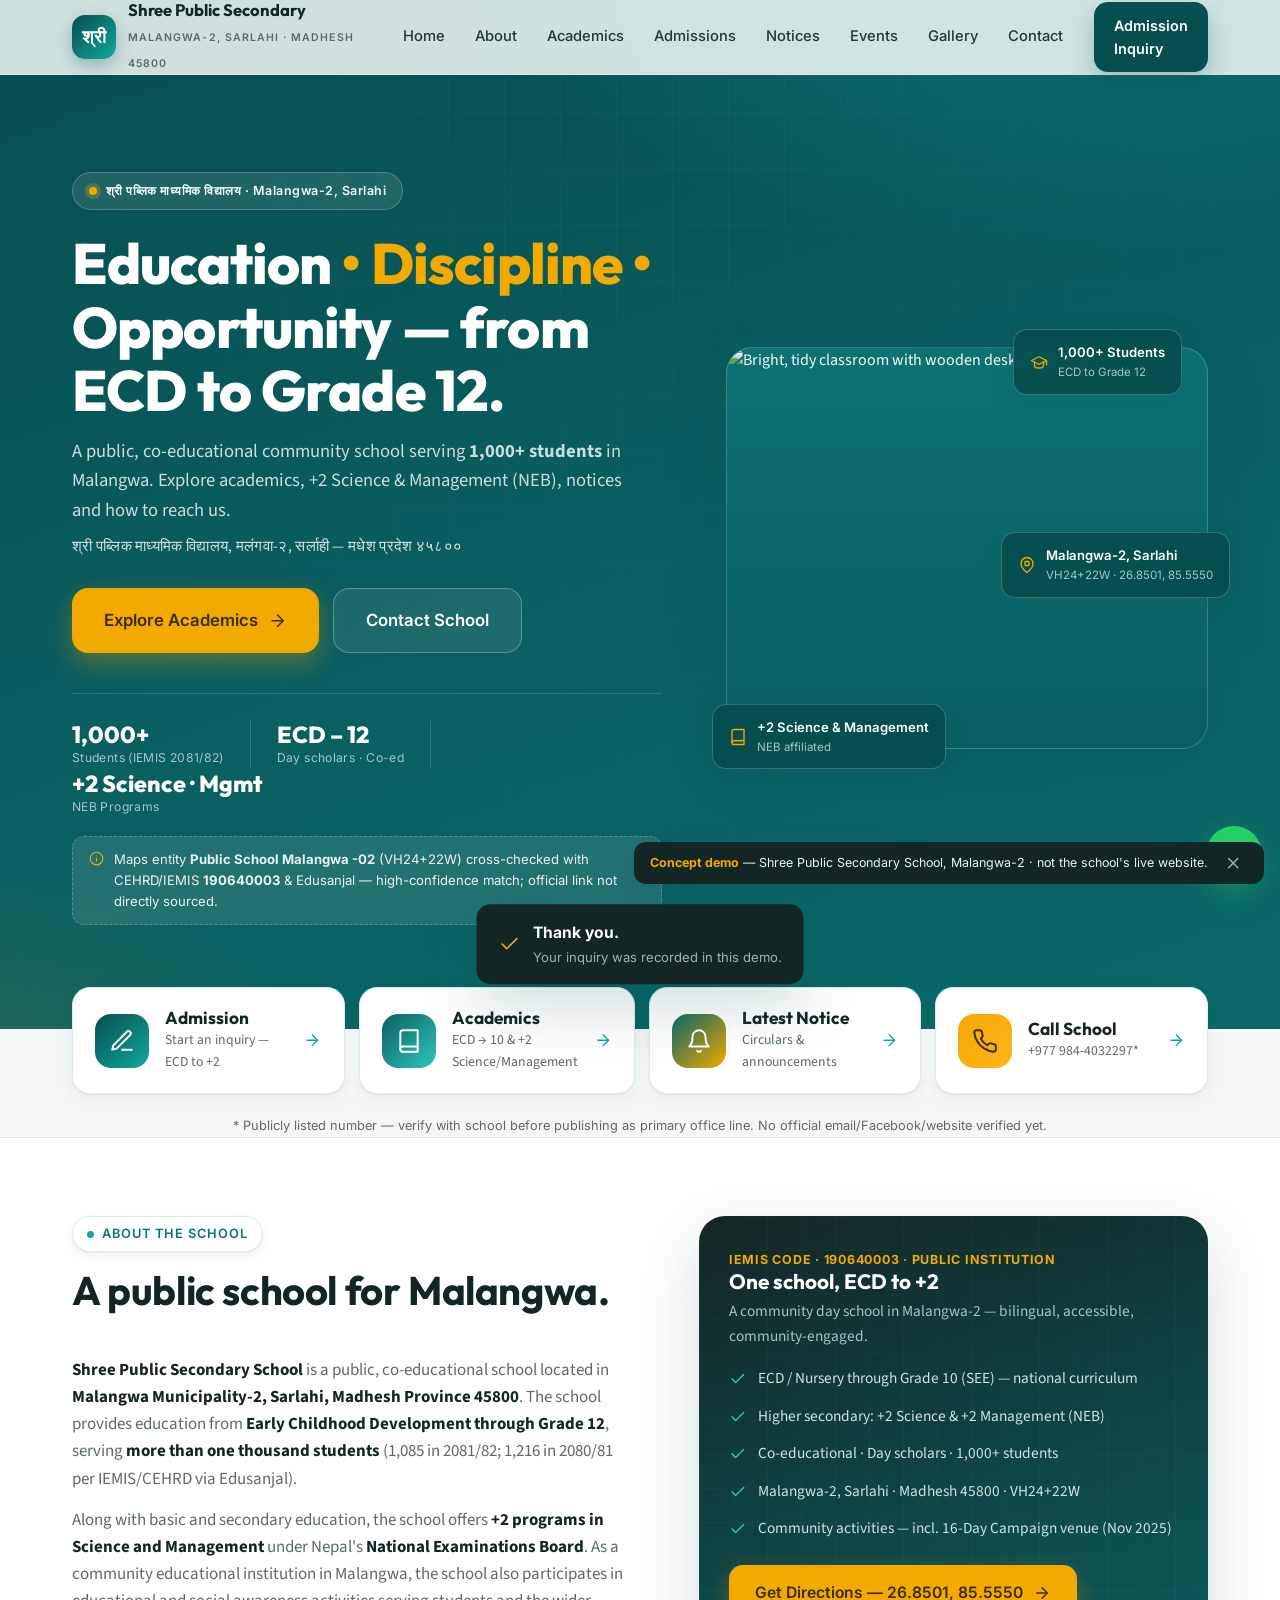
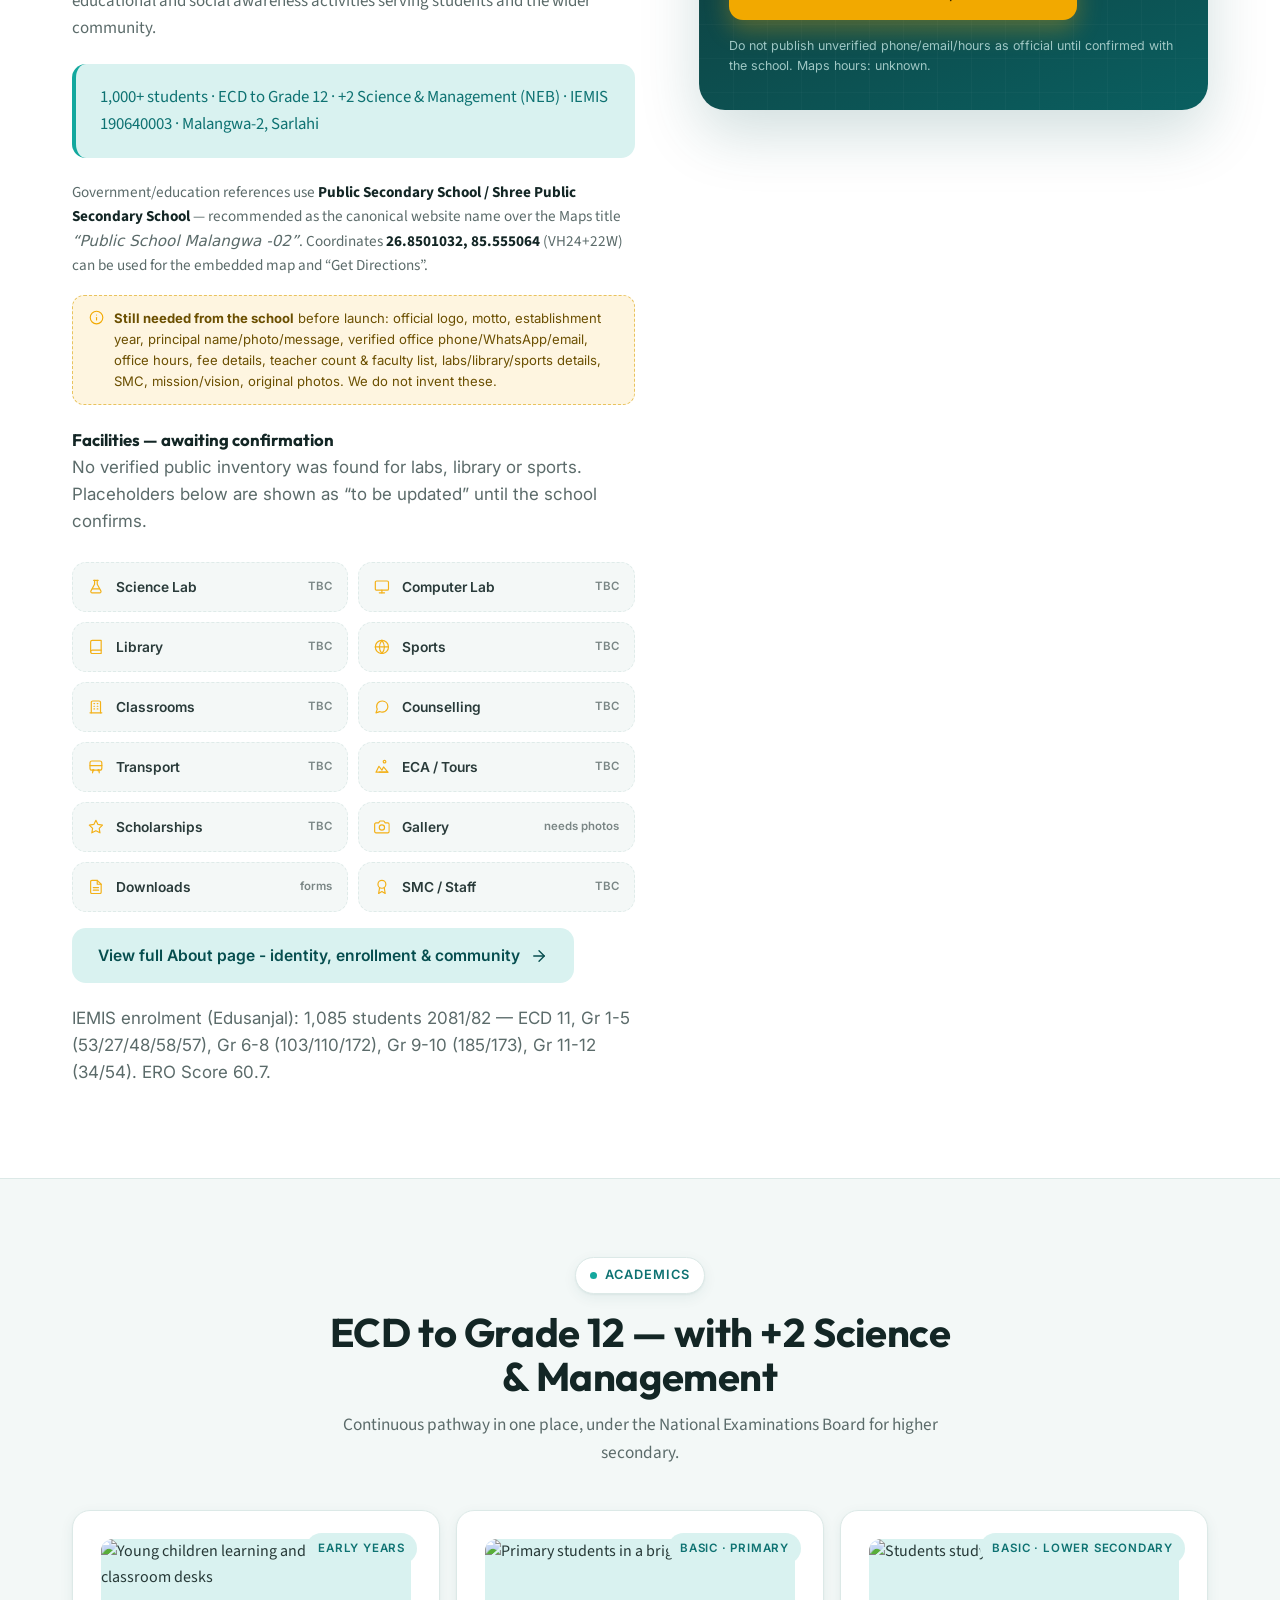
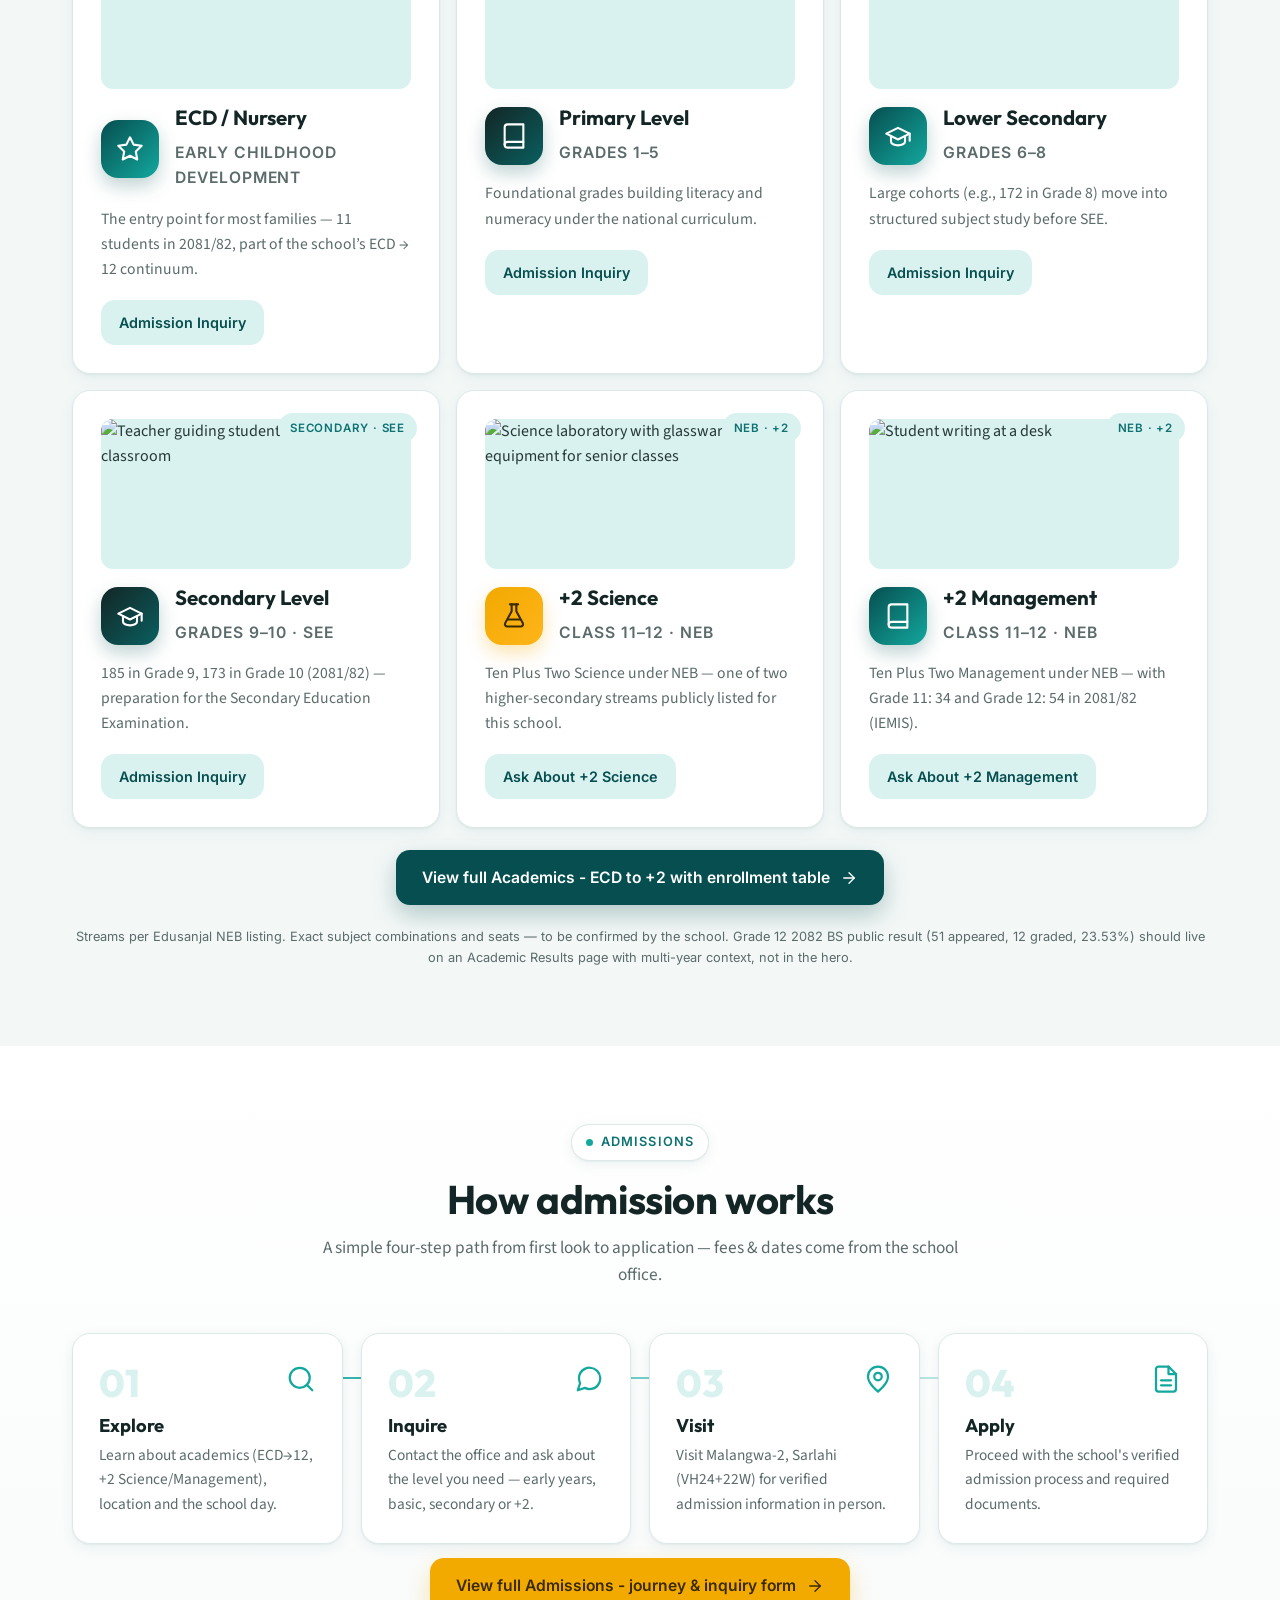
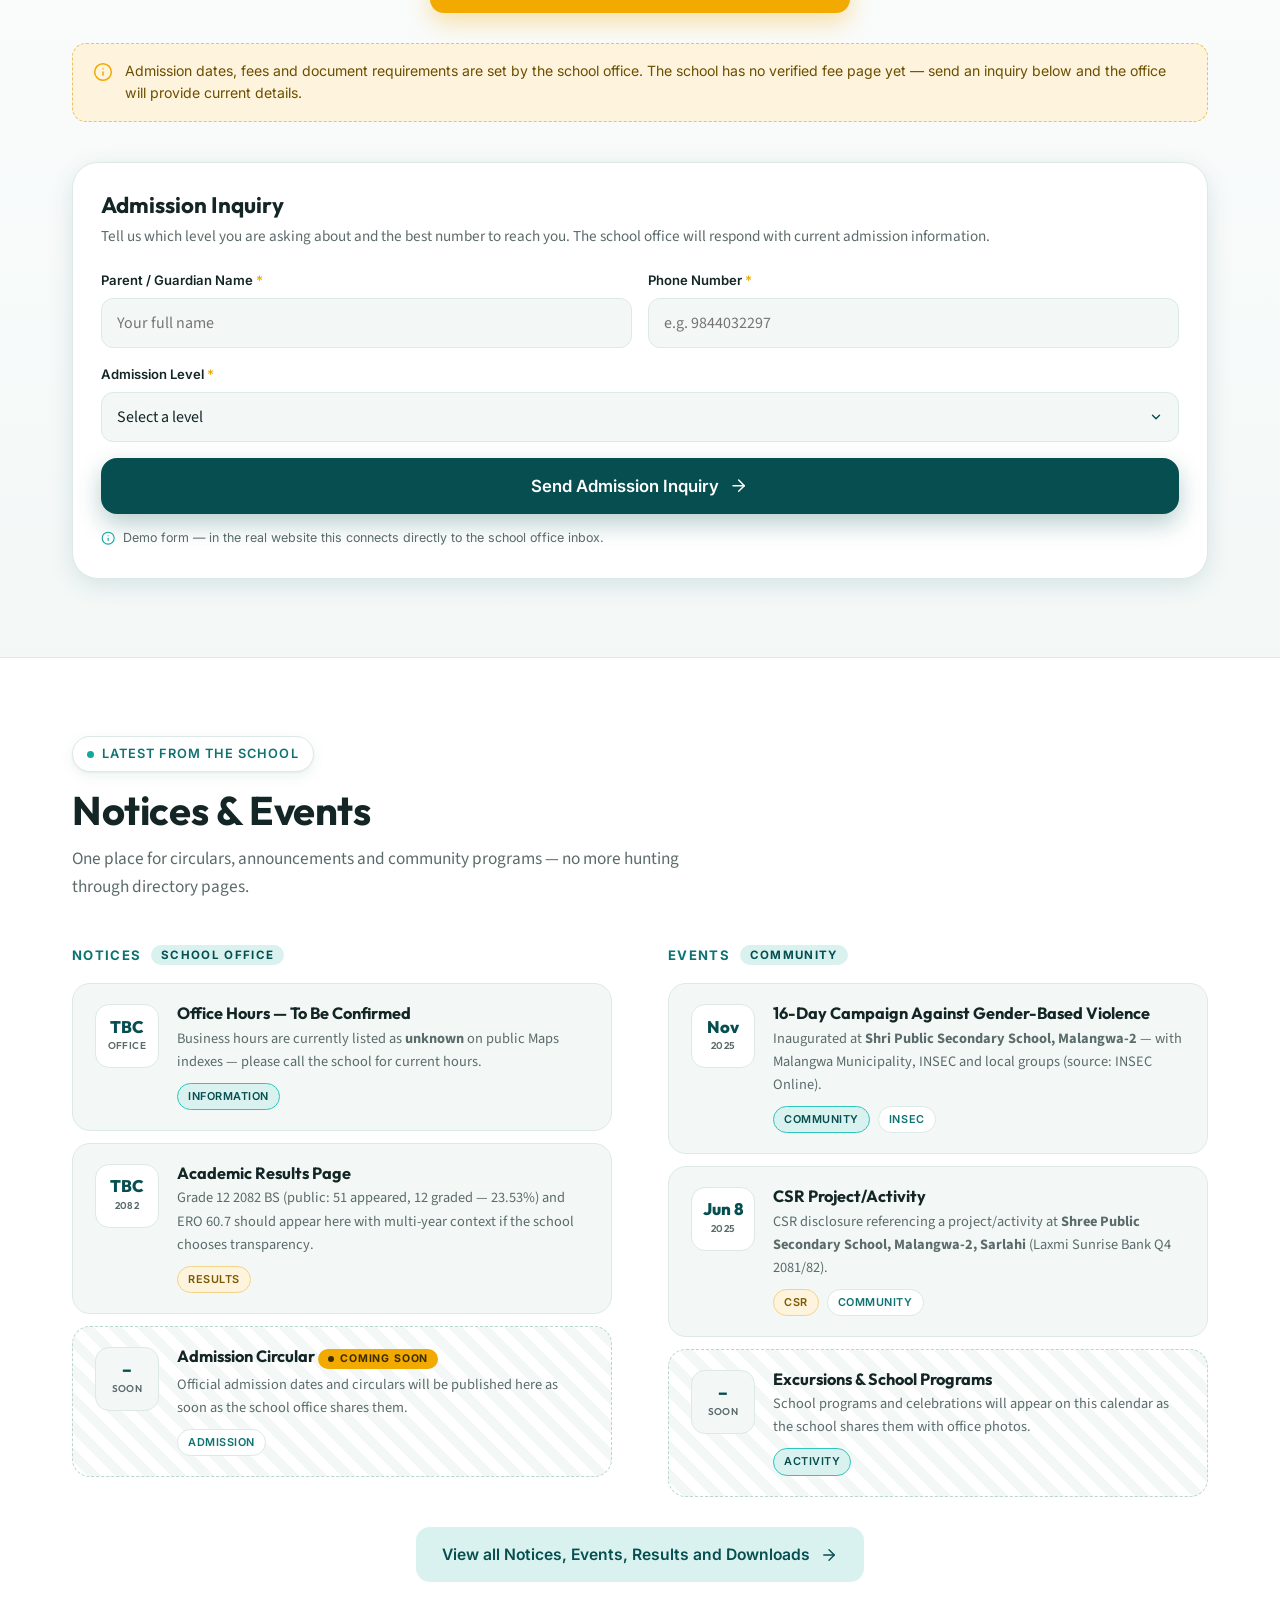
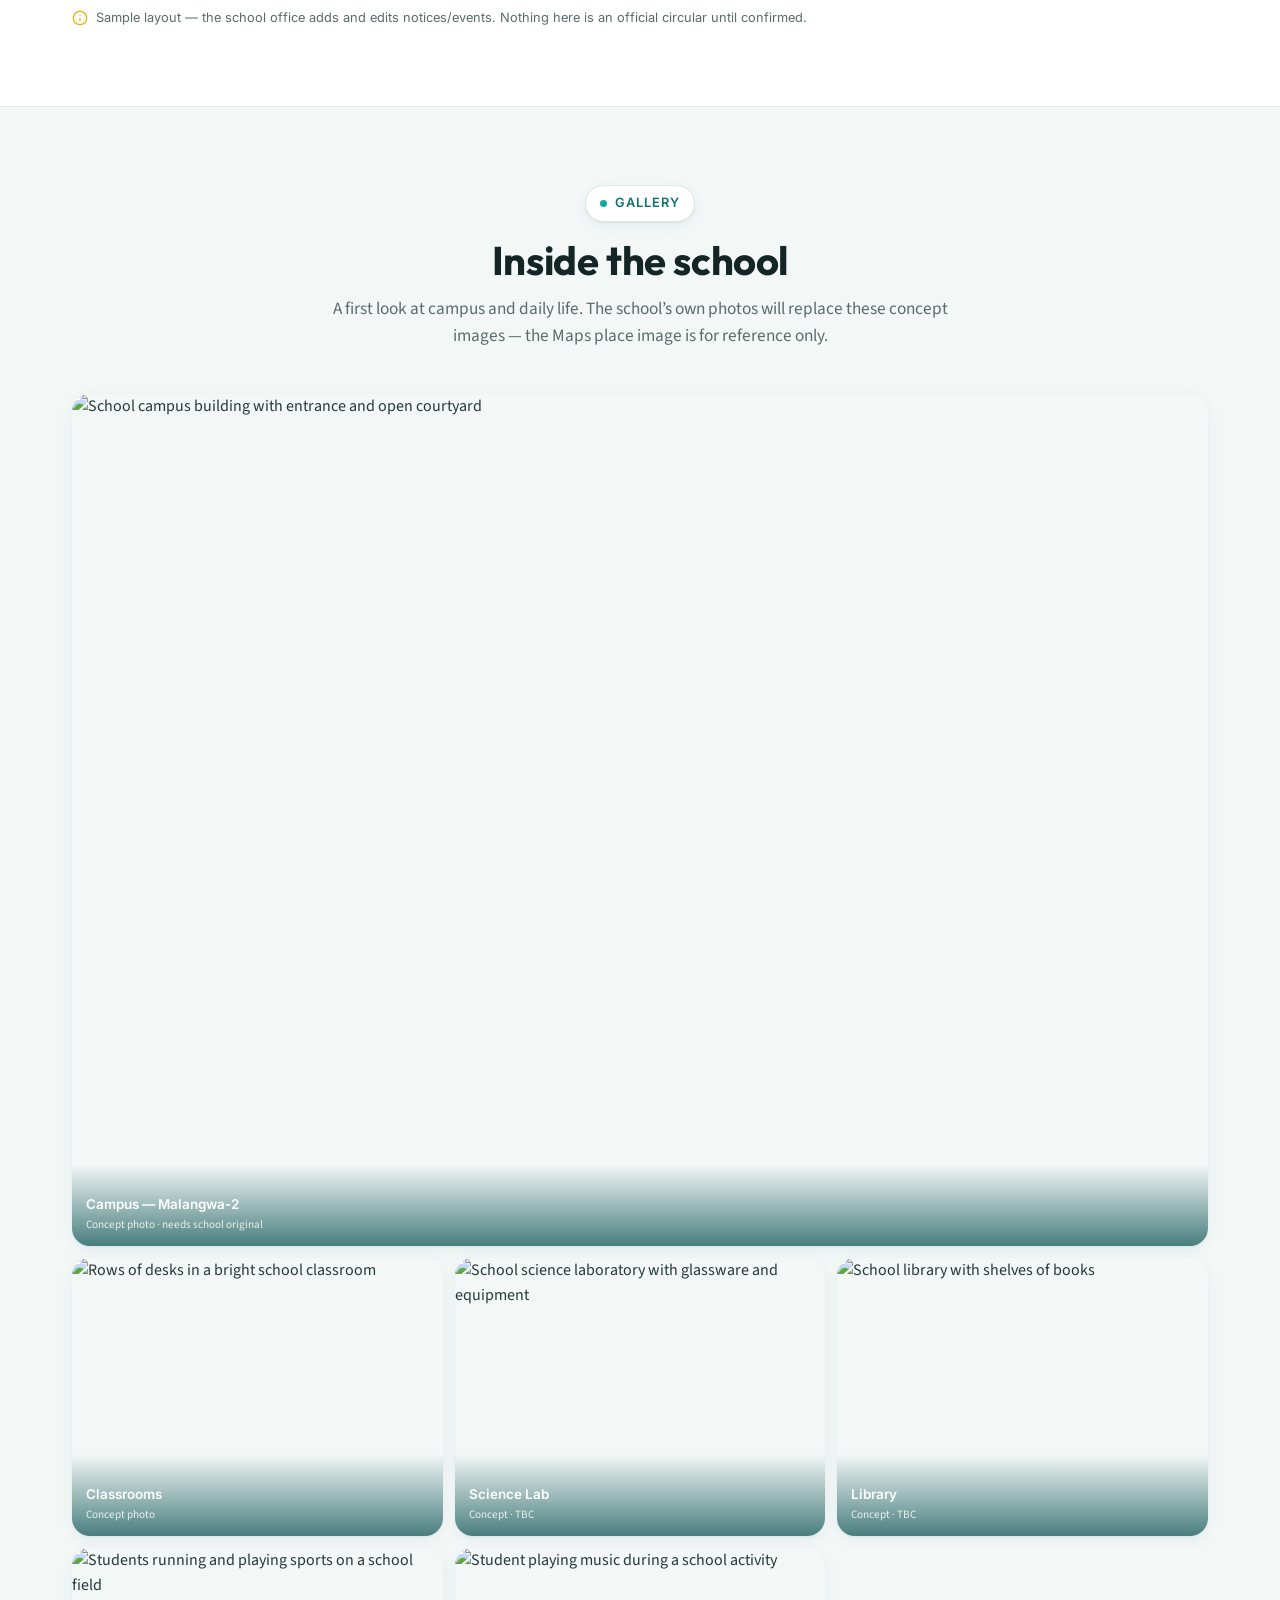
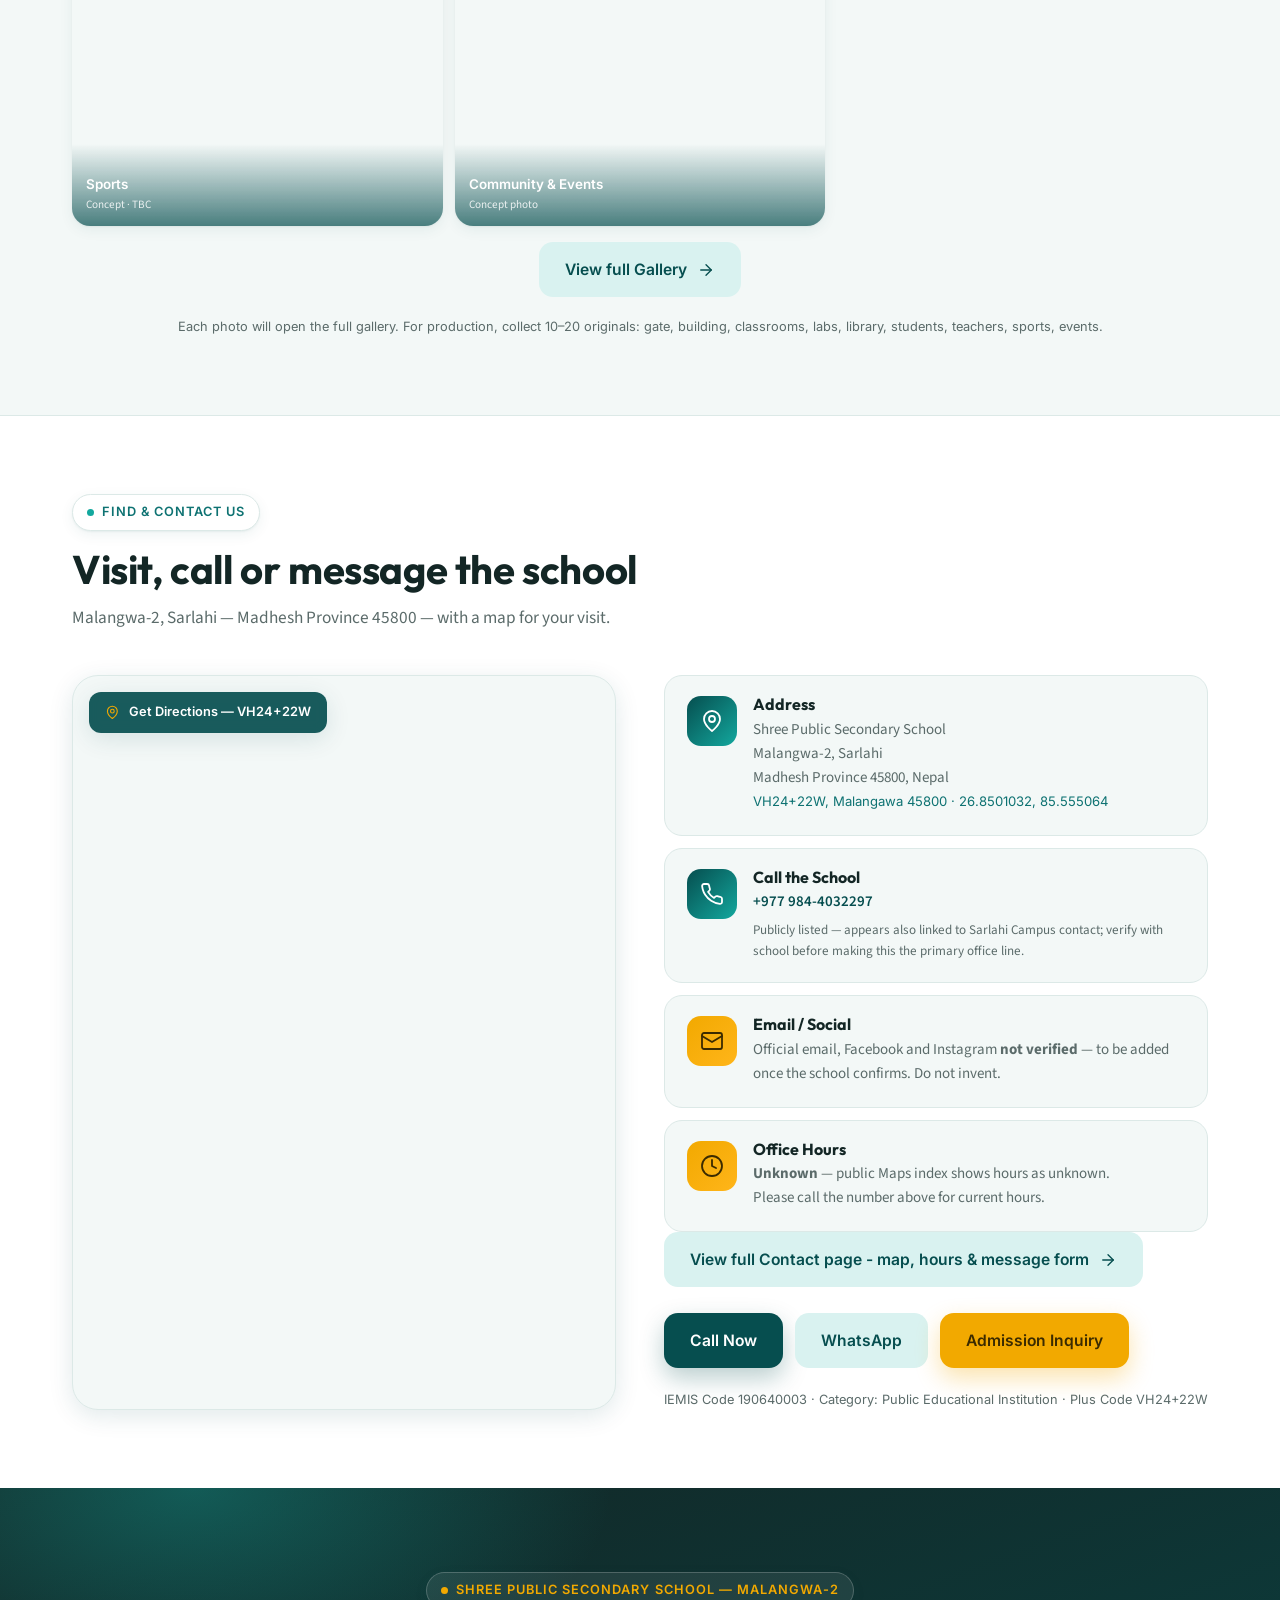
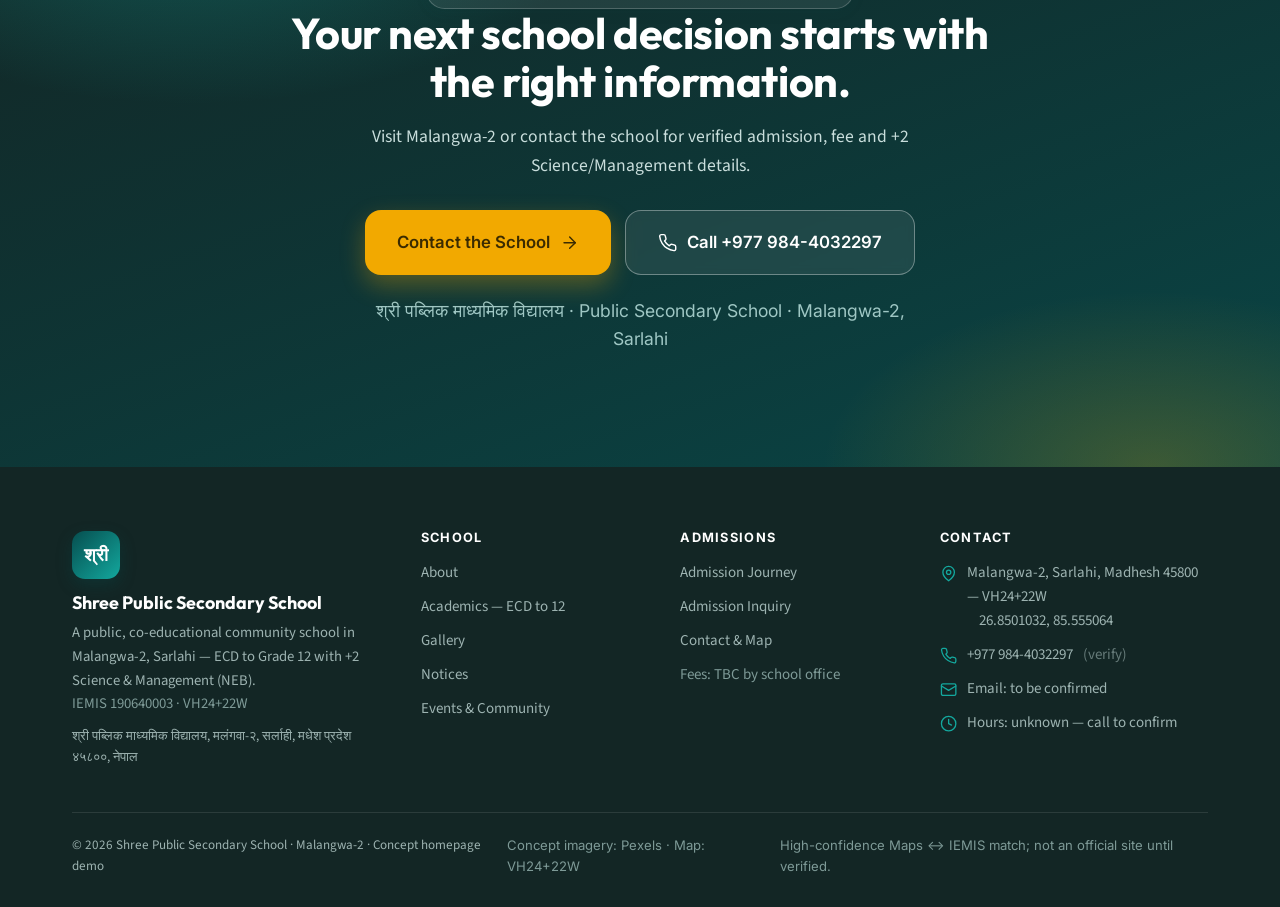
==== commit 72e62ccf: "feat: complete multi-page site for Shree Public Secondary School Malangwa-2 - dedicated About/Academ" ====
--- a/index.html
+++ b/index.html
@@ -8,486 +8,7 @@
 <link rel="preconnect" href="https://fonts.googleapis.com">
 <link rel="preconnect" href="https://fonts.gstatic.com" crossorigin>
 <link href="https://fonts.googleapis.com/css2?family=Outfit:wght@400;500;600;700;800&family=Source+Sans+3:wght@400;500;600;700&family=Inter:wght@500;600;700&display=swap" rel="stylesheet">
-<style>
-:root{
-  --teal:#064E4F;
-  --teal-700:#0A5F60;
-  --teal-600:#0E7272;
-  --turq:#13A89E;
-  --turq-400:#2FC6BB;
-  --turq-100:#D9F2F0;
-  --amber:#F2A900;
-  --amber-50:#FEF3DC;
-  --bg:#F3F8F7;
-  --dark:#132625;
-  --ink:#263836;
-  --muted:#5B6B6A;
-  --line:#DCE9E7;
-  --shadow-sm:0 1px 2px rgba(6,78,79,.06),0 4px 14px rgba(6,78,79,.07);
-  --shadow-md:0 6px 24px rgba(6,78,79,.12);
-  --shadow-lg:0 24px 60px rgba(6,78,79,.18);
-  --radius:18px;
-  --radius-lg:26px;
-  --maxw:1180px;
-  --font-head:'Outfit',system-ui,sans-serif;
-  --font-body:'Source Sans 3',system-ui,sans-serif;
-  --font-ui:'Inter',system-ui,sans-serif;
-}
-*,*::before,*::after{box-sizing:border-box;margin:0;padding:0}
-html{scroll-behavior:smooth;scroll-padding-top:88px}
-body{
-  font-family:var(--font-body);
-  color:var(--ink);
-  background:var(--bg);
-  line-height:1.6;
-  -webkit-font-smoothing:antialiased;
-  overflow-x:hidden;
-}
-h1,h2,h3,h4{font-family:var(--font-head);color:var(--dark);line-height:1.12;font-weight:700}
-a{color:inherit;text-decoration:none}
-button{font-family:inherit;cursor:pointer;border:0;background:none}
-.ic{width:1.15em;height:1.15em;fill:none;stroke:currentColor;stroke-width:1.8;stroke-linecap:round;stroke-linejoin:round;flex:none;vertical-align:-0.18em}
-.wrap{max-width:var(--maxw);margin:0 auto;padding:0 22px}
-.eyebrow{
-  display:inline-flex;align-items:center;gap:8px;
-  font-family:var(--font-ui);font-weight:600;font-size:.8rem;letter-spacing:.08em;text-transform:uppercase;
-  color:var(--teal-600);background:#fff;border:1px solid var(--line);
-  padding:7px 14px;border-radius:999px;box-shadow:var(--shadow-sm);
-}
-.eyebrow .dot{width:7px;height:7px;border-radius:50%;background:var(--turq)}
-.section{padding:78px 0}
-.section-head{max-width:640px;margin-bottom:44px}
-.section-head.center{margin-left:auto;margin-right:auto;text-align:center}
-.section-head h2{font-size:clamp(1.7rem,4vw,2.5rem);margin:16px 0 12px;letter-spacing:-.01em}
-.section-head p{color:var(--muted);font-size:1.08rem}
-.btn{
-  display:inline-flex;align-items:center;justify-content:center;gap:10px;
-  font-family:var(--font-ui);font-weight:600;font-size:.98rem;
-  padding:15px 26px;border-radius:14px;transition:transform .18s ease,box-shadow .18s ease,background .18s ease,color .18s ease;
-  will-change:transform;
-}
-.btn:hover{transform:translateY(-2px)}
-.btn:active{transform:translateY(0)}
-.btn-primary{background:var(--teal);color:#fff;box-shadow:0 10px 24px rgba(6,78,79,.28)}
-.btn-primary:hover{background:var(--teal-700);box-shadow:0 14px 30px rgba(6,78,79,.34)}
-.btn-amber{background:var(--amber);color:#3B2B00;box-shadow:0 10px 24px rgba(242,169,0,.32)}
-.btn-amber:hover{background:#FFB51A;box-shadow:0 14px 30px rgba(242,169,0,.4)}
-.btn-ghost{background:rgba(255,255,255,.08);color:#fff;border:1px solid rgba(255,255,255,.28);backdrop-filter:blur(4px)}
-.btn-ghost:hover{background:rgba(255,255,255,.16);border-color:rgba(255,255,255,.5)}
-.btn-soft{background:var(--turq-100);color:var(--teal)}
-.btn-soft:hover{background:#C6EBE8}
-.btn-lg{padding:18px 32px;font-size:1.05rem;border-radius:16px}
-.arrow{transition:transform .18s ease}
-.btn:hover .arrow{transform:translateX(4px)}
-.demo-note{
-  position:fixed;right:16px;bottom:16px;z-index:60;
-  display:flex;align-items:center;gap:10px;
-  background:var(--dark);color:#EAF4F3;font-family:var(--font-ui);
-  font-size:.78rem;padding:10px 16px;border-radius:12px;box-shadow:var(--shadow-md);
-  transition:opacity .3s ease,transform .3s ease;
-}
-.demo-note b{color:var(--amber)}
-.demo-note.hide{opacity:0;transform:translateY(8px);pointer-events:none}
-.demo-note button{color:#9DB3B1;font-size:1rem;line-height:1;padding:2px 6px;border-radius:6px}
-.demo-note button:hover{color:#fff;background:rgba(255,255,255,.1)}
-.site-header{
-  position:fixed;inset:0 0 auto 0;z-index:50;
-  background:rgba(243,248,247,.86);backdrop-filter:blur(12px);-webkit-backdrop-filter:blur(12px);
-  border-bottom:1px solid var(--line);
-  transition:box-shadow .25s ease,background .25s ease;
-}
-.site-header.scrolled{box-shadow:var(--shadow-md);background:rgba(255,255,255,.94)}
-.header-inner{display:flex;align-items:center;gap:18px;height:74px}
-.brand{display:flex;align-items:center;gap:12px;margin-right:auto}
-.brand-mark{
-  width:44px;height:44px;border-radius:13px;flex:none;
-  background:linear-gradient(135deg,var(--teal) 0%,var(--turq) 100%);
-  display:grid;place-items:center;color:#fff;font-family:var(--font-head);font-weight:800;font-size:1.1rem;
-  box-shadow:0 6px 16px rgba(6,78,79,.3);
-}
-.brand-name{font-family:var(--font-head);font-weight:700;color:var(--dark);font-size:1.04rem;line-height:1.15}
-.brand-sub{font-family:var(--font-ui);font-size:.66rem;letter-spacing:.1em;text-transform:uppercase;color:var(--muted);font-weight:600}
-.main-nav{display:none;align-items:center;gap:4px}
-.main-nav a{
-  font-family:var(--font-ui);font-weight:500;font-size:.92rem;color:var(--ink);
-  padding:9px 13px;border-radius:10px;transition:background .15s ease,color .15s ease;
-}
-.main-nav a:hover{background:var(--turq-100);color:var(--teal)}
-.header-cta{display:none}
-.header-cta .btn{padding:12px 20px;font-size:.9rem}
-.nav-toggle{
-  width:44px;height:44px;border-radius:12px;border:1px solid var(--line);background:#fff;
-  display:grid;place-items:center;color:var(--teal);
-}
-.nav-toggle .ic{width:22px;height:22px}
-.mobile-nav{
-  position:fixed;inset:0;z-index:70;background:var(--dark);
-  transform:translateX(100%);transition:transform .32s cubic-bezier(.4,0,.2,1);
-  display:flex;flex-direction:column;
-  padding:22px;color:#EAF4F3;overflow-y:auto;
-}
-.mobile-nav.open{transform:translateX(0)}
-.mn-head{display:flex;align-items:center;justify-content:space-between;margin-bottom:28px}
-.mn-head .brand-name{color:#fff}
-.mn-close{width:44px;height:44px;border-radius:12px;border:1px solid rgba(255,255,255,.2);display:grid;place-items:center;color:#fff}
-.mn-links{display:flex;flex-direction:column;gap:4px}
-.mn-links a{
-  font-family:var(--font-head);font-weight:600;font-size:1.5rem;color:#EAF4F3;
-  padding:14px 6px;border-bottom:1px solid rgba(255,255,255,.09);
-  display:flex;justify-content:space-between;align-items:center;
-}
-.mn-links a:hover{color:var(--amber)}
-.mn-links a .ic{width:20px;height:20px;color:var(--turq-400)}
-.mn-foot{margin-top:auto;padding-top:28px;font-family:var(--font-ui);font-size:.9rem;color:#9DB3B1;display:flex;flex-direction:column;gap:10px}
-.mn-foot a{color:#EAF4F3}
-.mn-foot .btn{margin-top:8px}
-.hero{
-  position:relative;color:#F4FBFA;overflow:hidden;
-  background:radial-gradient(1100px 600px at 85% -10%,rgba(19,168,158,.35) 0%,transparent 60%),
-             radial-gradient(900px 500px at -10% 110%,rgba(242,169,0,.16) 0%,transparent 55%),
-             linear-gradient(160deg,var(--teal) 0%,var(--teal-700) 55%,#0B6A68 100%);
-  padding:150px 0 96px;
-}
-.hero-grid-bg{
-  position:absolute;inset:0;pointer-events:none;opacity:.5;
-  background-image:linear-gradient(rgba(255,255,255,.05) 1px,transparent 1px),linear-gradient(90deg,rgba(255,255,255,.05) 1px,transparent 1px);
-  background-size:56px 56px;
-  -webkit-mask-image:radial-gradient(ellipse at 50% 0%,#000 20%,transparent 75%);
-          mask-image:radial-gradient(ellipse at 50% 0%,#000 20%,transparent 75%);
-}
-.hero-inner{position:relative;display:grid;gap:52px;align-items:center}
-.hero-badge{
-  display:inline-flex;align-items:center;gap:9px;
-  font-family:var(--font-ui);font-weight:600;font-size:.78rem;letter-spacing:.04em;
-  background:rgba(255,255,255,.1);border:1px solid rgba(255,255,255,.22);
-  padding:8px 16px;border-radius:999px;backdrop-filter:blur(4px);
-}
-.hero-badge .dot{width:8px;height:8px;border-radius:50%;background:var(--amber);box-shadow:0 0 0 4px rgba(242,169,0,.25)}
-.hero h1{color:#fff;font-size:clamp(2.2rem,6vw,3.55rem);font-weight:800;letter-spacing:-.015em;margin:22px 0 14px;max-width:640px}
-.hero h1 .accent{color:var(--amber)}
-.hero .lead{font-size:1.16rem;color:#C9DEDC;max-width:560px}
-.hero .nepali{font-size:.95rem;color:#EAF4F3;opacity:.9;margin-top:8px;letter-spacing:.02em}
-.hero-actions{display:flex;flex-wrap:wrap;gap:14px;margin-top:30px}
-.hero-trust{display:flex;flex-wrap:wrap;gap:0;margin-top:40px;padding-top:26px;border-top:1px solid rgba(255,255,255,.14)}
-.trust-item{padding:2px 26px 2px 0;margin-right:26px;border-right:1px solid rgba(255,255,255,.16)}
-.trust-item:last-child{border-right:0;margin-right:0}
-.trust-item .num{font-family:var(--font-head);font-weight:800;font-size:1.45rem;color:#fff;line-height:1.1}
-.trust-item .lbl{font-family:var(--font-ui);font-size:.76rem;color:#9FC7C4;letter-spacing:.03em}
-.hero-art{position:relative;display:none}
-.art-card{
-  position:relative;border-radius:var(--radius-lg);overflow:hidden;
-  aspect-ratio:6/5;
-  background:linear-gradient(180deg,#0E7272,#0A5F60);
-  border:1px solid rgba(255,255,255,.18);
-  box-shadow:var(--shadow-lg);
-}
-.art-card img{position:absolute;inset:0;width:100%;height:100%;object-fit:cover}
-.art-chip{
-  position:absolute;display:flex;align-items:center;gap:10px;
-  background:rgba(6,78,79,.92);border:1px solid rgba(255,255,255,.2);backdrop-filter:blur(6px);
-  color:#fff;border-radius:14px;padding:12px 16px;box-shadow:var(--shadow-md);
-  font-family:var(--font-ui);font-size:.82rem;font-weight:600;
-  animation:float 5s ease-in-out infinite;
-}
-.art-chip .ic{width:18px;height:18px;color:var(--amber)}
-.art-chip small{display:block;font-weight:400;color:#9FC7C4;font-size:.72rem}
-.chip-a{top:-18px;right:26px;animation-delay:.4s}
-.chip-b{bottom:-20px;left:-14px}
-.chip-c{top:46%;right:-22px;animation-delay:1.1s}
-@keyframes float{0%,100%{transform:translateY(0)}50%{transform:translateY(-9px)}}
-.quick{position:relative;margin-top:-34px;z-index:5}
-.quick-grid{display:grid;grid-template-columns:1fr;gap:14px}
-.qa-card{
-  display:flex;align-items:center;gap:16px;
-  background:#fff;border:1px solid var(--line);border-radius:var(--radius);
-  padding:20px 22px;box-shadow:var(--shadow-sm);
-  transition:transform .2s ease,box-shadow .2s ease,border-color .2s ease;
-  font-family:var(--font-ui);
-}
-.qa-card:hover{transform:translateY(-4px);box-shadow:var(--shadow-md);border-color:var(--turq)}
-.qa-icon{
-  width:54px;height:54px;border-radius:16px;flex:none;display:grid;place-items:center;
-  background:linear-gradient(135deg,var(--teal),var(--turq));color:#fff;
-}
-.qa-card:nth-child(2) .qa-icon{background:linear-gradient(135deg,var(--teal-700),var(--turq-400))}
-.qa-card:nth-child(3) .qa-icon{background:linear-gradient(135deg,#0B6A68,var(--amber))}
-.qa-card:nth-child(4) .qa-icon{background:linear-gradient(135deg,var(--amber),#FFB51A);color:#3B2B00}
-.qa-icon .ic{width:26px;height:26px}
-.qa-text{flex:1}
-.qa-text h3{font-size:1.08rem;font-weight:700}
-.qa-text p{font-size:.86rem;color:var(--muted);font-family:var(--font-body);margin-top:2px}
-.qa-card .arrow{color:var(--turq)}
-.qa-card:hover .arrow{transform:translateX(4px)}
-.about{background:#fff;border-top:1px solid var(--line);border-bottom:1px solid var(--line)}
-.about-grid{display:grid;gap:40px;align-items:start}
-.about-quote{
-  background:var(--turq-100);border-left:4px solid var(--turq);
-  border-radius:14px;padding:20px 24px;margin:22px 0;color:var(--teal-600);font-size:1.05rem;
-}
-.about-copy p{color:var(--muted);font-size:1.06rem;margin-bottom:14px}
-.about-copy p strong{color:var(--dark)}
-.fac-grid{display:grid;grid-template-columns:1fr 1fr;gap:10px;margin-top:26px}
-.fac{
-  display:flex;align-items:center;gap:12px;background:var(--bg);border:1px solid var(--line);
-  border-radius:14px;padding:13px 15px;font-family:var(--font-ui);font-weight:600;font-size:.86rem;color:var(--dark);
-  transition:background .18s ease,transform .18s ease;
-}
-.fac:hover{background:var(--turq-100);transform:translateY(-2px)}
-.fac .ic{color:var(--turq)}
-.fac.pending{opacity:.9;border-style:dashed}
-.fac.pending .ic{color:var(--amber)}
-.about-panel{
-  position:relative;border-radius:var(--radius-lg);overflow:hidden;color:#EAF4F3;
-  background:linear-gradient(160deg,var(--dark),var(--teal-700));
-  padding:34px 30px;box-shadow:var(--shadow-lg);
-}
-.about-panel::before{
-  content:"";position:absolute;inset:0;
-  background-image:linear-gradient(rgba(255,255,255,.05) 1px,transparent 1px),linear-gradient(90deg,rgba(255,255,255,.05) 1px,transparent 1px);
-  background-size:34px 34px;opacity:.5;
-}
-.about-panel>*{position:relative}
-.about-panel h3{color:#fff;font-size:1.3rem;margin-bottom:6px}
-.about-panel .est{font-family:var(--font-ui);color:var(--amber);font-weight:700;letter-spacing:.06em;font-size:.78rem}
-.about-panel ul{list-style:none;margin-top:18px;display:flex;flex-direction:column;gap:13px}
-.about-panel li{display:flex;gap:12px;font-size:.96rem;color:#CDE4E1}
-.about-panel li .ic{color:var(--turq-400);margin-top:4px}
-.about-panel .btn{margin-top:24px}
-.footnote{font-size:.8rem;color:var(--muted);margin-top:22px;font-family:var(--font-ui)}
-.acad-grid{display:grid;grid-template-columns:1fr;gap:16px}
-.acad-card{
-  position:relative;background:#fff;border:1px solid var(--line);border-radius:var(--radius);
-  padding:28px;overflow:hidden;box-shadow:var(--shadow-sm);
-  transition:transform .22s ease,box-shadow .22s ease,border-color .22s ease;
-}
-.acad-card::after{
-  content:"";position:absolute;inset:0 auto auto 0;width:100%;height:4px;
-  background:linear-gradient(90deg,var(--teal),var(--turq));opacity:0;transition:opacity .2s ease;
-}
-.acad-card:hover{transform:translateY(-5px);box-shadow:var(--shadow-md);border-color:var(--turq-400)}
-.acad-card:hover::after{opacity:1}
-.acad-top{display:flex;align-items:center;gap:16px;margin-bottom:16px}
-.acad-tag{
-  position:absolute;top:22px;right:22px;font-family:var(--font-ui);font-weight:600;font-size:.72rem;
-  letter-spacing:.07em;text-transform:uppercase;color:var(--teal-600);
-  background:var(--turq-100);padding:6px 12px;border-radius:999px;
-}
-.acad-icon{width:58px;height:58px;border-radius:17px;flex:none;display:grid;place-items:center;color:#fff;
-  background:linear-gradient(135deg,var(--teal),var(--turq));box-shadow:0 8px 18px rgba(6,78,79,.25)}
-.acad-icon.alt{background:linear-gradient(135deg,var(--dark),var(--teal-700))}
-.acad-icon.gold{background:linear-gradient(135deg,var(--amber),#FFB51A);color:#3B2B00;box-shadow:0 8px 18px rgba(242,169,0,.3)}
-.acad-icon .ic{width:28px;height:28px}
-.acad-card h3{font-size:1.28rem;font-weight:700}
-.acad-level{font-family:var(--font-ui);font-size:.78rem;font-weight:600;letter-spacing:.06em;text-transform:uppercase;color:var(--turq);margin-top:2px}
-.acad-card p{color:var(--muted);font-size:.98rem;margin-top:10px}
-.acad-card .btn-soft{margin-top:18px;padding:11px 18px;font-size:.9rem}
-.acad-photo{height:150px;border-radius:12px;overflow:hidden;margin:0 0 18px;background:var(--turq-100)}
-.acad-photo img{width:100%;height:100%;object-fit:cover;display:block}
-.journey{background:linear-gradient(180deg,#fff,var(--bg))}
-.steps{display:grid;grid-template-columns:1fr;gap:14px;position:relative}
-.step{
-  position:relative;background:#fff;border:1px solid var(--line);border-radius:var(--radius);
-  padding:30px 26px 26px;box-shadow:var(--shadow-sm);transition:transform .22s ease,box-shadow .22s ease;
-}
-.step:hover{transform:translateY(-5px);box-shadow:var(--shadow-md)}
-.step-num{font-family:var(--font-head);font-weight:800;font-size:2.4rem;color:var(--turq-100);line-height:1;display:block;margin-bottom:14px}
-.step .ic{position:absolute;top:30px;right:26px;width:30px;height:30px;color:var(--turq)}
-.step h3{font-size:1.15rem;margin-bottom:6px}
-.step p{color:var(--muted);font-size:.96rem}
-.step-note{
-  margin-top:30px;background:var(--amber-50);border:1px dashed #E9C35E;border-radius:14px;
-  padding:16px 20px;font-family:var(--font-ui);font-size:.88rem;color:#6B4F00;
-  display:flex;gap:12px;align-items:flex-start;
-}
-.step-note .ic{color:var(--amber);width:20px;height:20px;margin-top:2px}
-.ne-section{background:#fff;border-top:1px solid var(--line);border-bottom:1px solid var(--line)}
-.ne-grid{display:grid;gap:40px}
-.ne-col h3{font-family:var(--font-ui);font-weight:700;font-size:.82rem;letter-spacing:.1em;text-transform:uppercase;color:var(--teal-600);display:flex;align-items:center;gap:10px;margin-bottom:18px}
-.ne-col h3 .pill{background:var(--turq-100);color:var(--teal);padding:4px 10px;border-radius:999px;font-size:.72rem}
-.notice-card{
-  display:flex;gap:18px;background:var(--bg);border:1px solid var(--line);border-radius:var(--radius);
-  padding:20px 22px;margin-bottom:12px;transition:transform .18s ease,box-shadow .18s ease,border-color .18s ease;
-}
-.notice-card:hover{transform:translateX(4px);box-shadow:var(--shadow-sm);border-color:var(--turq-400)}
-.notice-date{
-  flex:none;width:64px;height:64px;border-radius:14px;background:#fff;border:1px solid var(--line);
-  display:flex;flex-direction:column;align-items:center;justify-content:center;font-family:var(--font-head);
-}
-.notice-date .d{font-size:1.05rem;font-weight:800;color:var(--teal);line-height:1}
-.notice-date .m{font-size:.62rem;font-weight:600;color:var(--muted);text-transform:uppercase;letter-spacing:.05em;margin-top:3px}
-.notice-body{flex:1}
-.notice-body h4{font-size:1.02rem;font-weight:700;margin-bottom:4px}
-.notice-body p{font-size:.9rem;color:var(--muted)}
-.notice-tags{display:flex;gap:8px;margin-top:10px;flex-wrap:wrap}
-.tag{font-family:var(--font-ui);font-size:.68rem;font-weight:600;letter-spacing:.05em;text-transform:uppercase;padding:4px 10px;border-radius:999px;background:#fff;border:1px solid var(--line);color:var(--teal-600)}
-.tag.amber{background:var(--amber-50);border-color:#F0D48A;color:#7A5A00}
-.tag.turq{background:var(--turq-100);border-color:var(--turq-400);color:var(--teal)}
-.coming{
-  font-family:var(--font-ui);font-size:.66rem;font-weight:700;letter-spacing:.08em;text-transform:uppercase;
-  background:var(--amber);color:#3B2B00;padding:4px 10px;border-radius:999px;display:inline-flex;align-items:center;gap:6px;
-}
-.coming::before{content:"";width:6px;height:6px;border-radius:50%;background:#3B2B00}
-.placeholder{border:1.5px dashed #B9D6D2;background:repeating-linear-gradient(45deg,#fff,#fff 10px,var(--bg) 10px,var(--bg) 20px)}
-.placeholder .notice-date{background:var(--bg)}
-.ne-empty{
-  border:1.5px dashed #B9D6D2;background:#fff;border-radius:var(--radius);padding:34px 28px;text-align:center;
-}
-.ne-empty .ic{width:44px;height:44px;color:var(--turq);margin:0 auto 14px}
-.ne-empty h4{font-size:1.1rem;margin-bottom:6px}
-.ne-empty p{color:var(--muted);font-size:.94rem;max-width:340px;margin:0 auto}
-.ne-note{margin-top:26px;font-family:var(--font-ui);font-size:.8rem;color:var(--muted);display:flex;align-items:center;gap:8px}
-.ne-note .ic{color:var(--amber);width:16px;height:16px}
-.gallery-grid{display:grid;grid-template-columns:1fr 1fr;gap:12px}
-.g-tile{
-  position:relative;border-radius:var(--radius);overflow:hidden;aspect-ratio:4/3;display:block;
-  transition:transform .22s ease,box-shadow .22s ease;box-shadow:var(--shadow-sm);
-}
-.g-tile:hover{transform:scale(1.02);box-shadow:var(--shadow-md)}
-.g-tile img{position:absolute;inset:0;width:100%;height:100%;object-fit:cover}
-.g-tile .cap{
-  position:absolute;left:0;right:0;bottom:0;padding:30px 14px 12px;
-  font-family:var(--font-ui);font-weight:600;font-size:.84rem;color:#fff;
-  background:linear-gradient(transparent,rgba(6,78,79,.72));
-}
-.g-tile .cap small{display:block;font-weight:400;font-size:.7rem;opacity:.85;font-family:var(--font-body)}
-.g-tile.span2{grid-column:1/-1}
-.gallery-note{margin-top:20px;text-align:center;font-family:var(--font-ui);font-size:.8rem;color:var(--muted)}
-.contact{background:#fff;border-top:1px solid var(--line)}
-.contact-grid{display:grid;gap:34px}
-.map-wrap{border-radius:var(--radius-lg);overflow:hidden;box-shadow:var(--shadow-md);border:1px solid var(--line);position:relative;background:var(--bg)}
-.map-wrap iframe{display:block;width:100%;height:340px;border:0}
-.map-fab{
-  position:absolute;top:16px;left:16px;display:inline-flex;align-items:center;gap:9px;
-  background:rgba(6,78,79,.92);color:#fff;backdrop-filter:blur(6px);
-  font-family:var(--font-ui);font-size:.8rem;font-weight:600;padding:10px 16px;border-radius:12px;box-shadow:var(--shadow-md);
-}
-.map-fab:hover{background:var(--teal-700)}
-.map-fab .ic{color:var(--amber)}
-.contact-cards{display:grid;grid-template-columns:1fr;gap:12px}
-.c-card{
-  display:flex;gap:16px;background:var(--bg);border:1px solid var(--line);border-radius:var(--radius);
-  padding:20px 22px;transition:transform .18s ease,box-shadow .18s ease;
-}
-.c-card:hover{transform:translateY(-3px);box-shadow:var(--shadow-sm)}
-.c-icon{width:50px;height:50px;border-radius:14px;flex:none;display:grid;place-items:center;color:#fff;
-  background:linear-gradient(135deg,var(--teal),var(--turq))}
-.c-icon.gold{background:linear-gradient(135deg,var(--amber),#FFB51A);color:#3B2B00}
-.c-icon .ic{width:24px;height:24px}
-.c-card h4{font-size:1rem;margin-bottom:4px}
-.c-card p,.c-card a.tel{color:var(--muted);font-size:.94rem}
-.c-card a.tel{display:block;font-weight:600;color:var(--teal);transition:color .15s ease}
-.c-card a.tel:hover{color:var(--turq)}
-.c-actions{display:flex;flex-wrap:wrap;gap:12px;margin-top:26px}
-.wa-fab{
-  position:fixed;right:18px;bottom:18px;z-index:55;
-  width:56px;height:56px;border-radius:50%;display:grid;place-items:center;color:#fff;
-  background:#25D366;box-shadow:0 12px 30px rgba(37,211,102,.4);
-  transition:transform .2s ease,box-shadow .2s ease;
-}
-.wa-fab:hover{transform:scale(1.08);box-shadow:0 16px 36px rgba(37,211,102,.5)}
-.wa-fab .ic{width:26px;height:26px}
-.final-cta{
-  position:relative;overflow:hidden;color:#fff;text-align:center;padding:84px 0;
-  background:radial-gradient(700px 360px at 15% 0%,rgba(19,168,158,.4) 0%,transparent 60%),
-             radial-gradient(600px 320px at 90% 100%,rgba(242,169,0,.22) 0%,transparent 55%),
-             linear-gradient(160deg,var(--dark),var(--teal) 130%);
-}
-.final-cta h2{color:#fff;font-size:clamp(1.8rem,4.5vw,2.7rem);max-width:760px;margin:0 auto 18px;letter-spacing:-.01em}
-.final-cta p{color:#C9DEDC;max-width:560px;margin:0 auto 30px;font-size:1.1rem}
-.final-cta .cta-row{display:flex;flex-wrap:wrap;gap:14px;justify-content:center}
-.final-cta .cta-row .btn-ghost{border-color:rgba(255,255,255,.35)}
-.site-footer{background:var(--dark);color:#9DB3B1;padding:64px 0 30px}
-.foot-grid{display:grid;gap:36px;grid-template-columns:1fr}
-.foot-brand .brand-mark{width:48px;height:48px;font-size:1.15rem}
-.foot-brand .brand-name{color:#fff;font-size:1.12rem;display:block;margin-top:14px}
-.foot-brand p{font-size:.92rem;margin-top:8px;max-width:340px}
-.foot-col h4{color:#fff;font-family:var(--font-ui);font-size:.8rem;letter-spacing:.1em;text-transform:uppercase;margin-bottom:16px}
-.foot-col ul{list-style:none;display:flex;flex-direction:column;gap:10px}
-.foot-col a,.foot-col li{font-size:.94rem;transition:color .15s ease;display:flex;gap:10px;align-items:flex-start}
-.foot-col a:hover{color:var(--amber)}
-.foot-col a .ic,.foot-col li .ic{color:var(--turq);margin-top:4px}
-.foot-bottom{border-top:1px solid rgba(255,255,255,.1);margin-top:44px;padding-top:22px;display:flex;flex-direction:column;gap:10px;justify-content:space-between;font-size:.82rem}
-.foot-bottom .demo-tag{font-family:var(--font-ui);color:#7E9A97}
-.reveal{opacity:0;transform:translateY(26px);transition:opacity .6s ease,transform .6s ease}
-.reveal.in{opacity:1;transform:none}
-.toast{
-  position:fixed;left:50%;bottom:28px;transform:translate(-50%,140%);
-  background:var(--dark);color:#fff;z-index:90;border-radius:14px;box-shadow:var(--shadow-lg);
-  padding:16px 22px;display:flex;gap:12px;align-items:center;
-  font-family:var(--font-ui);font-size:.92rem;max-width:calc(100vw - 40px);
-  transition:transform .35s cubic-bezier(.34,1.4,.4,1);
-}
-.toast.show{transform:translate(-50%,0)}
-.toast .ic{color:var(--amber);width:22px;height:22px}
-.toast b{display:block;font-size:.98rem}
-.toast span{color:#9DB3B1;font-size:.82rem;display:block;margin-top:2px}
-.adm-form{
-  background:#fff;border:1px solid var(--line);border-radius:var(--radius-lg);
-  padding:30px 28px;box-shadow:var(--shadow-md);margin-top:40px;
-}
-.adm-form h3{font-size:1.4rem;margin-bottom:6px}
-.adm-form .sub{color:var(--muted);font-size:.95rem;margin-bottom:22px}
-.form-grid{display:grid;gap:16px;grid-template-columns:1fr}
-.field label{font-family:var(--font-ui);font-weight:600;font-size:.82rem;color:var(--dark);display:block;margin-bottom:7px}
-.field label .req{color:var(--amber)}
-.field input,.field select{
-  width:100%;font-family:var(--font-body);font-size:1rem;color:var(--dark);
-  border:1.5px solid var(--line);border-radius:12px;padding:13px 15px;background:var(--bg);
-  transition:border-color .18s ease,box-shadow .18s ease,background .18s ease;
-  appearance:none;
-}
-.field select{background-image:url("data:image/svg+xml;utf8,<svg xmlns='http://www.w3.org/2000/svg' width='14' height='14' viewBox='0 0 24 24' fill='none' stroke='%23064E4F' stroke-width='2.4' stroke-linecap='round' stroke-linejoin='round'><path d='m6 9 6 6 6-6'/></svg>");background-repeat:no-repeat;background-position:right 15px center;padding-right:42px}
-.field input:focus,.field select:focus{outline:none;border-color:var(--turq);box-shadow:0 0 0 4px rgba(19,168,158,.14);background:#fff}
-.field .err{display:none;color:#C0392B;font-size:.8rem;font-family:var(--font-ui);margin-top:6px;align-items:center;gap:6px}
-.field.invalid input,.field.invalid select{border-color:#C0392B;background:#FEF7F6}
-.field.invalid .err{display:flex}
-.form-note{font-family:var(--font-ui);font-size:.78rem;color:var(--muted);margin-top:14px;display:flex;gap:8px;align-items:flex-start}
-.form-note .ic{color:var(--turq);margin-top:3px}
-.verify-banner{
-  background:rgba(242,169,0,.12);border:1px dashed #E9C35E;border-radius:12px;
-  padding:12px 16px;font-family:var(--font-ui);font-size:.82rem;color:#6B4F00;
-  display:flex;gap:10px;align-items:flex-start;margin-top:18px;
-}
-.verify-banner .ic{color:var(--amber);margin-top:2px;flex:none}
-@media(min-width:560px){
-  .quick-grid{grid-template-columns:1fr 1fr}
-  .acad-grid{grid-template-columns:1fr 1fr}
-  .steps{grid-template-columns:1fr 1fr}
-  .form-grid{grid-template-columns:1fr 1fr}
-  .form-grid .full{grid-column:1/-1}
-  .gallery-grid{grid-template-columns:repeat(3,1fr)}
-  .contact-cards{grid-template-columns:1fr 1fr}
-  .foot-grid{grid-template-columns:1.3fr 1fr 1fr}
-}
-@media(min-width:881px){
-  .main-nav{display:flex}
-  .header-cta{display:block}
-  .nav-toggle{display:none}
-  .hero{padding:172px 0 104px}
-  .hero-inner{grid-template-columns:1.1fr .9fr;gap:64px}
-  .hero-art{display:block}
-  .quick-grid{grid-template-columns:repeat(4,1fr)}
-  .quick{margin-top:-42px}
-  .about-grid{grid-template-columns:1.05fr .95fr;gap:64px}
-  .about-grid .about-panel{position:sticky;top:100px}
-  .acad-grid{grid-template-columns:repeat(3,1fr)}
-  .steps{grid-template-columns:repeat(4,1fr);gap:18px}
-  .steps::before{
-    content:"";position:absolute;top:44px;left:12%;right:12%;height:2px;
-    background:linear-gradient(90deg,var(--turq),var(--turq-100));border-radius:2px;z-index:0;
-  }
-  .ne-grid{grid-template-columns:1fr 1fr;gap:56px}
-  .contact-grid{grid-template-columns:1fr 1fr;gap:48px}
-  .map-wrap iframe{height:100%;min-height:520px}
-  .contact-cards{grid-template-columns:1fr}
-  .foot-bottom{flex-direction:row}
-  .foot-grid{grid-template-columns:1.4fr 1fr 1fr 1.2fr}
-}
-@media(prefers-reduced-motion:reduce){
-  *,*::before,*::after{animation-duration:.01ms!important;transition-duration:.01ms!important;scroll-behavior:auto!important}
-  .reveal{opacity:1;transform:none}
-}
-</style>
+<link rel="stylesheet" href="style.css">
 </head>
 <body>
 
@@ -539,16 +60,16 @@
     </a>
     <nav class="main-nav" aria-label="Primary">
       <a href="#home">Home</a>
-      <a href="#about">About</a>
-      <a href="#academics">Academics</a>
-      <a href="#admissions">Admissions</a>
-      <a href="#notices">Notices</a>
-      <a href="#events">Events</a>
-      <a href="#gallery">Gallery</a>
-      <a href="#contact">Contact</a>
+      <a href="about.html">About</a>
+      <a href="academics.html">Academics</a>
+      <a href="admissions.html">Admissions</a>
+      <a href="notices.html">Notices</a>
+      <a href="notices.html">Events</a>
+      <a href="gallery.html">Gallery</a>
+      <a href="contact.html">Contact</a>
     </nav>
     <div class="header-cta">
-      <a href="#admissions" class="btn btn-primary">Admission Inquiry</a>
+      <a href="admissions.html" class="btn btn-primary">Admission Inquiry</a>
     </div>
     <button class="nav-toggle" id="navToggle" aria-label="Open menu" aria-expanded="false">
       <svg class="ic"><use href="#i-menu"/></svg>
@@ -563,18 +84,18 @@
   </div>
   <div class="mn-links">
     <a href="#home">Home <svg class="ic"><use href="#i-arrow"/></svg></a>
-    <a href="#about">About <svg class="ic"><use href="#i-arrow"/></svg></a>
-    <a href="#academics">Academics <svg class="ic"><use href="#i-arrow"/></svg></a>
-    <a href="#admissions">Admissions <svg class="ic"><use href="#i-arrow"/></svg></a>
-    <a href="#notices">Notices <svg class="ic"><use href="#i-arrow"/></svg></a>
-    <a href="#events">Events <svg class="ic"><use href="#i-arrow"/></svg></a>
-    <a href="#gallery">Gallery <svg class="ic"><use href="#i-arrow"/></svg></a>
-    <a href="#contact">Contact <svg class="ic"><use href="#i-arrow"/></svg></a>
+    <a href="about.html">About <svg class="ic"><use href="#i-arrow"/></svg></a>
+    <a href="academics.html">Academics <svg class="ic"><use href="#i-arrow"/></svg></a>
+    <a href="admissions.html">Admissions <svg class="ic"><use href="#i-arrow"/></svg></a>
+    <a href="notices.html">Notices <svg class="ic"><use href="#i-arrow"/></svg></a>
+    <a href="notices.html">Events <svg class="ic"><use href="#i-arrow"/></svg></a>
+    <a href="gallery.html">Gallery <svg class="ic"><use href="#i-arrow"/></svg></a>
+    <a href="contact.html">Contact <svg class="ic"><use href="#i-arrow"/></svg></a>
   </div>
   <div class="mn-foot">
     <a href="tel:+9779844032297"><svg class="ic"><use href="#i-phone"/></svg>&nbsp;+977 984-4032297 <span style="font-size:.76rem;opacity:.7">(verify with school)</span></a>
     <a href="https://www.google.com/maps/search/?api=1&query=26.8501032,85.555064" target="_blank" rel="noopener"><svg class="ic"><use href="#i-pin"/></svg>&nbsp;VH24+22W, Malangwa 45800</a>
-    <a href="#admissions" class="btn btn-amber" style="justify-content:center">Admission Inquiry</a>
+    <a href="admissions.html" class="btn btn-amber" style="justify-content:center">Admission Inquiry</a>
   </div>
 </nav>
 
@@ -589,8 +110,8 @@
         <p class="lead">A public, co-educational community school serving <strong>1,000+ students</strong> in Malangwa. Explore academics, +2 Science &amp; Management (NEB), notices and how to reach us.</p>
         <p class="nepali">श्री पब्लिक माध्यमिक विद्यालय, मलंगवा-२, सर्लाही — मधेश प्रदेश ४५८००</p>
         <div class="hero-actions">
-          <a href="#academics" class="btn btn-amber btn-lg">Explore Academics <svg class="ic arrow"><use href="#i-arrow"/></svg></a>
-          <a href="#contact" class="btn btn-ghost btn-lg">Contact School</a>
+          <a href="academics.html" class="btn btn-amber btn-lg">Explore Academics <svg class="ic arrow"><use href="#i-arrow"/></svg></a>
+          <a href="contact.html" class="btn btn-ghost btn-lg">Contact School</a>
         </div>
         <div class="hero-trust">
           <div class="trust-item"><div class="num">1,000+</div><div class="lbl">Students (IEMIS 2081/82)</div></div>
@@ -626,17 +147,17 @@
   <section class="quick" aria-label="Quick access">
     <div class="wrap">
       <div class="quick-grid">
-        <a class="qa-card reveal" href="#admissions">
+        <a class="qa-card reveal" href="admissions.html">
           <span class="qa-icon"><svg class="ic"><use href="#i-pen"/></svg></span>
           <span class="qa-text"><h3>Admission</h3><p>Start an inquiry — ECD to +2</p></span>
           <svg class="ic arrow"><use href="#i-arrow"/></svg>
         </a>
-        <a class="qa-card reveal" href="#academics">
+        <a class="qa-card reveal" href="academics.html">
           <span class="qa-icon"><svg class="ic"><use href="#i-book"/></svg></span>
           <span class="qa-text"><h3>Academics</h3><p>ECD → 10 &amp; +2 Science/Management</p></span>
           <svg class="ic arrow"><use href="#i-arrow"/></svg>
         </a>
-        <a class="qa-card reveal" href="#notices">
+        <a class="qa-card reveal" href="notices.html">
           <span class="qa-icon"><svg class="ic"><use href="#i-bell"/></svg></span>
           <span class="qa-text"><h3>Latest Notice</h3><p>Circulars &amp; announcements</p></span>
           <svg class="ic arrow"><use href="#i-arrow"/></svg>
@@ -686,7 +207,7 @@
               <span class="fac pending"><svg class="ic"><use href="#i-doc"/></svg> Downloads <small style="margin-left:auto;opacity:.6">forms</small></span>
               <span class="fac pending"><svg class="ic"><use href="#i-award"/></svg> SMC / Staff <small style="margin-left:auto;opacity:.6">TBC</small></span>
             </div>
-            <p class="footnote">IEMIS enrolment (Edusanjal): 1,085 students 2081/82 — ECD 11, Gr 1-5 (53/27/48/58/57), Gr 6-8 (103/110/172), Gr 9-10 (185/173), Gr 11-12 (34/54). ERO Score 60.7.</p>
+            <p style="margin-top:16px"><a href="about.html" class="btn btn-soft">View full About page - identity, enrollment & community <svg class="ic"><use href="#i-arrow"/></svg></a></p><p class="footnote">IEMIS enrolment (Edusanjal): 1,085 students 2081/82 — ECD 11, Gr 1-5 (53/27/48/58/57), Gr 6-8 (103/110/172), Gr 9-10 (185/173), Gr 11-12 (34/54). ERO Score 60.7.</p>
           </div>
         </div>
 
@@ -701,7 +222,7 @@
             <li><svg class="ic"><use href="#i-check"/></svg> Malangwa-2, Sarlahi · Madhesh 45800 · VH24+22W</li>
             <li><svg class="ic"><use href="#i-check"/></svg> Community activities — incl. 16-Day Campaign venue (Nov 2025)</li>
           </ul>
-          <a href="#contact" class="btn btn-amber">Get Directions — 26.8501, 85.5550 <svg class="ic arrow"><use href="#i-arrow"/></svg></a>
+          <a href="contact.html" class="btn btn-amber">Get Directions — 26.8501, 85.5550 <svg class="ic arrow"><use href="#i-arrow"/></svg></a>
           <p class="footnote" style="color:#9FC7C4;margin-top:16px;font-size:.78rem">Do not publish unverified phone/email/hours as official until confirmed with the school. Maps hours: unknown.</p>
         </aside>
       </div>
@@ -724,7 +245,7 @@
             <div><h3>ECD / Nursery</h3><p class="acad-level">Early Childhood Development</p></div>
           </div>
           <p>The entry point for most families — 11 students in 2081/82, part of the school’s ECD → 12 continuum.</p>
-          <a href="#admissions" class="btn btn-soft">Admission Inquiry</a>
+          <a href="admissions.html" class="btn btn-soft">Admission Inquiry</a>
         </article>
 
         <article class="acad-card reveal">
@@ -735,7 +256,7 @@
             <div><h3>Primary Level</h3><p class="acad-level">Grades 1–5</p></div>
           </div>
           <p>Foundational grades building literacy and numeracy under the national curriculum.</p>
-          <a href="#admissions" class="btn btn-soft">Admission Inquiry</a>
+          <a href="admissions.html" class="btn btn-soft">Admission Inquiry</a>
         </article>
 
         <article class="acad-card reveal">
@@ -746,7 +267,7 @@
             <div><h3>Lower Secondary</h3><p class="acad-level">Grades 6–8</p></div>
           </div>
           <p>Large cohorts (e.g., 172 in Grade 8) move into structured subject study before SEE.</p>
-          <a href="#admissions" class="btn btn-soft">Admission Inquiry</a>
+          <a href="admissions.html" class="btn btn-soft">Admission Inquiry</a>
         </article>
 
         <article class="acad-card reveal">
@@ -757,7 +278,7 @@
             <div><h3>Secondary Level</h3><p class="acad-level">Grades 9–10 · SEE</p></div>
           </div>
           <p>185 in Grade 9, 173 in Grade 10 (2081/82) — preparation for the Secondary Education Examination.</p>
-          <a href="#admissions" class="btn btn-soft">Admission Inquiry</a>
+          <a href="admissions.html" class="btn btn-soft">Admission Inquiry</a>
         </article>
 
         <article class="acad-card reveal">
@@ -768,7 +289,7 @@
             <div><h3>+2 Science</h3><p class="acad-level">Class 11–12 · NEB</p></div>
           </div>
           <p>Ten Plus Two Science under NEB — one of two higher-secondary streams publicly listed for this school.</p>
-          <a href="#admissions" class="btn btn-soft">Ask About +2 Science</a>
+          <a href="admissions.html" class="btn btn-soft">Ask About +2 Science</a>
         </article>
 
         <article class="acad-card reveal">
@@ -779,10 +300,10 @@
             <div><h3>+2 Management</h3><p class="acad-level">Class 11–12 · NEB</p></div>
           </div>
           <p>Ten Plus Two Management under NEB — with Grade 11: 34 and Grade 12: 54 in 2081/82 (IEMIS).</p>
-          <a href="#admissions" class="btn btn-soft">Ask About +2 Management</a>
+          <a href="admissions.html" class="btn btn-soft">Ask About +2 Management</a>
         </article>
       </div>
-      <p class="footnote" style="text-align:center;margin-top:22px">Streams per Edusanjal NEB listing. Exact subject combinations and seats — to be confirmed by the school. Grade 12 2082 BS public result (51 appeared, 12 graded, 23.53%) should live on an Academic Results page with multi-year context, not in the hero.</p>
+      <div style="text-align:center;margin-top:22px"><a href="academics.html" class="btn btn-primary">View full Academics - ECD to +2 with enrollment table <svg class="ic"><use href="#i-arrow"/></svg></a></div><p class="footnote" style="text-align:center;margin-top:22px">Streams per Edusanjal NEB listing. Exact subject combinations and seats — to be confirmed by the school. Grade 12 2082 BS public result (51 appeared, 12 graded, 23.53%) should live on an Academic Results page with multi-year context, not in the hero.</p>
     </div>
   </section>
 
@@ -821,7 +342,7 @@
         </div>
       </div>
 
-      <p class="step-note reveal"><svg class="ic"><use href="#i-info"/></svg> Admission dates, fees and document requirements are set by the school office. The school has no verified fee page yet — send an inquiry below and the office will provide current details.</p>
+      <div style="text-align:center;margin-top:14px"><a href="admissions.html" class="btn btn-amber">View full Admissions - journey & inquiry form <svg class="ic"><use href="#i-arrow"/></svg></a></div><p class="step-note reveal"><svg class="ic"><use href="#i-info"/></svg> Admission dates, fees and document requirements are set by the school office. The school has no verified fee page yet — send an inquiry below and the office will provide current details.</p>
 
       <div class="adm-form reveal" id="inquiryForm">
         <h3>Admission Inquiry</h3>
@@ -928,7 +449,7 @@
         </div>
       </div>
 
-      <p class="ne-note reveal"><svg class="ic"><use href="#i-info"/></svg> Sample layout — the school office adds and edits notices/events. Nothing here is an official circular until confirmed.</p>
+      <div style="text-align:center;margin-top:18px"><a href="notices.html" class="btn btn-soft">View all Notices, Events, Results and Downloads <svg class="ic"><use href="#i-arrow"/></svg></a></div><p class="ne-note reveal"><svg class="ic"><use href="#i-info"/></svg> Sample layout — the school office adds and edits notices/events. Nothing here is an official circular until confirmed.</p>
     </div>
   </section>
 
@@ -972,7 +493,7 @@
           <span class="cap">Community &amp; Events <small>Concept photo</small></span>
         </div>
       </div>
-      <p class="gallery-note reveal">Each photo will open the full gallery. For production, collect 10–20 originals: gate, building, classrooms, labs, library, students, teachers, sports, events.</p>
+      <div style="text-align:center;margin-top:16px"><a href="gallery.html" class="btn btn-soft">View full Gallery <svg class="ic"><use href="#i-arrow"/></svg></a></div><p class="gallery-note reveal">Each photo will open the full gallery. For production, collect 10–20 originals: gate, building, classrooms, labs, library, students, teachers, sports, events.</p>
     </div>
   </section>
 
@@ -1026,10 +547,10 @@
               </div>
             </div>
           </div>
-          <div class="c-actions reveal">
+          <div style="margin-bottom:12px"><a href="contact.html" class="btn btn-soft">View full Contact page - map, hours & message form <svg class="ic"><use href="#i-arrow"/></svg></a></div><div class="c-actions reveal">
             <a href="tel:+9779844032297" class="btn btn-primary">Call Now</a>
             <a href="https://wa.me/9779844032297?text=Hello%2C%20I%20would%20like%20to%20ask%20about%20admission%20at%20Shree%20Public%20Secondary%20School%20Malangwa-2." target="_blank" rel="noopener" class="btn btn-soft">WhatsApp</a>
-            <a href="#admissions" class="btn btn-amber">Admission Inquiry</a>
+            <a href="admissions.html" class="btn btn-amber">Admission Inquiry</a>
           </div>
           <p class="footnote">IEMIS Code 190640003 · Category: Public Educational Institution · Plus Code VH24+22W</p>
         </div>
@@ -1043,7 +564,7 @@
       <h2 class="reveal">Your next school decision starts with the right information.</h2>
       <p class="reveal">Visit Malangwa-2 or contact the school for verified admission, fee and +2 Science/Management details.</p>
       <div class="cta-row reveal">
-        <a href="#contact" class="btn btn-amber btn-lg">Contact the School <svg class="ic arrow"><use href="#i-arrow"/></svg></a>
+        <a href="contact.html" class="btn btn-amber btn-lg">Contact the School <svg class="ic arrow"><use href="#i-arrow"/></svg></a>
         <a href="tel:+9779844032297" class="btn btn-ghost btn-lg"><svg class="ic"><use href="#i-phone"/></svg> Call +977 984-4032297</a>
       </div>
       <p class="footnote" style="color:#9FC7C4;margin-top:22px">श्री पब्लिक माध्यमिक विद्यालय · Public Secondary School · Malangwa-2, Sarlahi</p>
@@ -1063,19 +584,19 @@
       <div class="foot-col">
         <h4>School</h4>
         <ul>
-          <li><a href="#about">About</a></li>
-          <li><a href="#academics">Academics — ECD to 12</a></li>
-          <li><a href="#gallery">Gallery</a></li>
-          <li><a href="#notices">Notices</a></li>
-          <li><a href="#events">Events &amp; Community</a></li>
+          <li><a href="about.html">About</a></li>
+          <li><a href="academics.html">Academics — ECD to 12</a></li>
+          <li><a href="gallery.html">Gallery</a></li>
+          <li><a href="notices.html">Notices</a></li>
+          <li><a href="notices.html">Events &amp; Community</a></li>
         </ul>
       </div>
       <div class="foot-col">
         <h4>Admissions</h4>
         <ul>
-          <li><a href="#admissions">Admission Journey</a></li>
-          <li><a href="#inquiryForm">Admission Inquiry</a></li>
-          <li><a href="#contact">Contact &amp; Map</a></li>
+          <li><a href="admissions.html">Admission Journey</a></li>
+          <li><a href="admissions.html#inquiry">Admission Inquiry</a></li>
+          <li><a href="contact.html">Contact &amp; Map</a></li>
           <li style="color:#7E9A97">Fees: TBC by school office</li>
         </ul>
       </div>
--- a/style.css
+++ b/style.css
@@ -0,0 +1,478 @@
+:root{
+  --teal:#064E4F;
+  --teal-700:#0A5F60;
+  --teal-600:#0E7272;
+  --turq:#13A89E;
+  --turq-400:#2FC6BB;
+  --turq-100:#D9F2F0;
+  --amber:#F2A900;
+  --amber-50:#FEF3DC;
+  --bg:#F3F8F7;
+  --dark:#132625;
+  --ink:#263836;
+  --muted:#5B6B6A;
+  --line:#DCE9E7;
+  --shadow-sm:0 1px 2px rgba(6,78,79,.06),0 4px 14px rgba(6,78,79,.07);
+  --shadow-md:0 6px 24px rgba(6,78,79,.12);
+  --shadow-lg:0 24px 60px rgba(6,78,79,.18);
+  --radius:18px;
+  --radius-lg:26px;
+  --maxw:1180px;
+  --font-head:'Outfit',system-ui,sans-serif;
+  --font-body:'Source Sans 3',system-ui,sans-serif;
+  --font-ui:'Inter',system-ui,sans-serif;
+}
+*,*::before,*::after{box-sizing:border-box;margin:0;padding:0}
+html{scroll-behavior:smooth;scroll-padding-top:88px}
+body{
+  font-family:var(--font-body);
+  color:var(--ink);
+  background:var(--bg);
+  line-height:1.6;
+  -webkit-font-smoothing:antialiased;
+  overflow-x:hidden;
+}
+h1,h2,h3,h4{font-family:var(--font-head);color:var(--dark);line-height:1.12;font-weight:700}
+a{color:inherit;text-decoration:none}
+button{font-family:inherit;cursor:pointer;border:0;background:none}
+.ic{width:1.15em;height:1.15em;fill:none;stroke:currentColor;stroke-width:1.8;stroke-linecap:round;stroke-linejoin:round;flex:none;vertical-align:-0.18em}
+.wrap{max-width:var(--maxw);margin:0 auto;padding:0 22px}
+.eyebrow{
+  display:inline-flex;align-items:center;gap:8px;
+  font-family:var(--font-ui);font-weight:600;font-size:.8rem;letter-spacing:.08em;text-transform:uppercase;
+  color:var(--teal-600);background:#fff;border:1px solid var(--line);
+  padding:7px 14px;border-radius:999px;box-shadow:var(--shadow-sm);
+}
+.eyebrow .dot{width:7px;height:7px;border-radius:50%;background:var(--turq)}
+.section{padding:78px 0}
+.section-head{max-width:640px;margin-bottom:44px}
+.section-head.center{margin-left:auto;margin-right:auto;text-align:center}
+.section-head h2{font-size:clamp(1.7rem,4vw,2.5rem);margin:16px 0 12px;letter-spacing:-.01em}
+.section-head p{color:var(--muted);font-size:1.08rem}
+.btn{
+  display:inline-flex;align-items:center;justify-content:center;gap:10px;
+  font-family:var(--font-ui);font-weight:600;font-size:.98rem;
+  padding:15px 26px;border-radius:14px;transition:transform .18s ease,box-shadow .18s ease,background .18s ease,color .18s ease;
+  will-change:transform;
+}
+.btn:hover{transform:translateY(-2px)}
+.btn:active{transform:translateY(0)}
+.btn-primary{background:var(--teal);color:#fff;box-shadow:0 10px 24px rgba(6,78,79,.28)}
+.btn-primary:hover{background:var(--teal-700);box-shadow:0 14px 30px rgba(6,78,79,.34)}
+.btn-amber{background:var(--amber);color:#3B2B00;box-shadow:0 10px 24px rgba(242,169,0,.32)}
+.btn-amber:hover{background:#FFB51A;box-shadow:0 14px 30px rgba(242,169,0,.4)}
+.btn-ghost{background:rgba(255,255,255,.08);color:#fff;border:1px solid rgba(255,255,255,.28);backdrop-filter:blur(4px)}
+.btn-ghost:hover{background:rgba(255,255,255,.16);border-color:rgba(255,255,255,.5)}
+.btn-soft{background:var(--turq-100);color:var(--teal)}
+.btn-soft:hover{background:#C6EBE8}
+.btn-lg{padding:18px 32px;font-size:1.05rem;border-radius:16px}
+.arrow{transition:transform .18s ease}
+.btn:hover .arrow{transform:translateX(4px)}
+.demo-note{
+  position:fixed;right:16px;bottom:16px;z-index:60;
+  display:flex;align-items:center;gap:10px;
+  background:var(--dark);color:#EAF4F3;font-family:var(--font-ui);
+  font-size:.78rem;padding:10px 16px;border-radius:12px;box-shadow:var(--shadow-md);
+  transition:opacity .3s ease,transform .3s ease;
+}
+.demo-note b{color:var(--amber)}
+.demo-note.hide{opacity:0;transform:translateY(8px);pointer-events:none}
+.demo-note button{color:#9DB3B1;font-size:1rem;line-height:1;padding:2px 6px;border-radius:6px}
+.demo-note button:hover{color:#fff;background:rgba(255,255,255,.1)}
+.site-header{
+  position:fixed;inset:0 0 auto 0;z-index:50;
+  background:rgba(243,248,247,.86);backdrop-filter:blur(12px);-webkit-backdrop-filter:blur(12px);
+  border-bottom:1px solid var(--line);
+  transition:box-shadow .25s ease,background .25s ease;
+}
+.site-header.scrolled{box-shadow:var(--shadow-md);background:rgba(255,255,255,.94)}
+.header-inner{display:flex;align-items:center;gap:18px;height:74px}
+.brand{display:flex;align-items:center;gap:12px;margin-right:auto}
+.brand-mark{
+  width:44px;height:44px;border-radius:13px;flex:none;
+  background:linear-gradient(135deg,var(--teal) 0%,var(--turq) 100%);
+  display:grid;place-items:center;color:#fff;font-family:var(--font-head);font-weight:800;font-size:1.1rem;
+  box-shadow:0 6px 16px rgba(6,78,79,.3);
+}
+.brand-name{font-family:var(--font-head);font-weight:700;color:var(--dark);font-size:1.04rem;line-height:1.15}
+.brand-sub{font-family:var(--font-ui);font-size:.66rem;letter-spacing:.1em;text-transform:uppercase;color:var(--muted);font-weight:600}
+.main-nav{display:none;align-items:center;gap:4px}
+.main-nav a{
+  font-family:var(--font-ui);font-weight:500;font-size:.92rem;color:var(--ink);
+  padding:9px 13px;border-radius:10px;transition:background .15s ease,color .15s ease;
+}
+.main-nav a:hover{background:var(--turq-100);color:var(--teal)}
+.header-cta{display:none}
+.header-cta .btn{padding:12px 20px;font-size:.9rem}
+.nav-toggle{
+  width:44px;height:44px;border-radius:12px;border:1px solid var(--line);background:#fff;
+  display:grid;place-items:center;color:var(--teal);
+}
+.nav-toggle .ic{width:22px;height:22px}
+.mobile-nav{
+  position:fixed;inset:0;z-index:70;background:var(--dark);
+  transform:translateX(100%);transition:transform .32s cubic-bezier(.4,0,.2,1);
+  display:flex;flex-direction:column;
+  padding:22px;color:#EAF4F3;overflow-y:auto;
+}
+.mobile-nav.open{transform:translateX(0)}
+.mn-head{display:flex;align-items:center;justify-content:space-between;margin-bottom:28px}
+.mn-head .brand-name{color:#fff}
+.mn-close{width:44px;height:44px;border-radius:12px;border:1px solid rgba(255,255,255,.2);display:grid;place-items:center;color:#fff}
+.mn-links{display:flex;flex-direction:column;gap:4px}
+.mn-links a{
+  font-family:var(--font-head);font-weight:600;font-size:1.5rem;color:#EAF4F3;
+  padding:14px 6px;border-bottom:1px solid rgba(255,255,255,.09);
+  display:flex;justify-content:space-between;align-items:center;
+}
+.mn-links a:hover{color:var(--amber)}
+.mn-links a .ic{width:20px;height:20px;color:var(--turq-400)}
+.mn-foot{margin-top:auto;padding-top:28px;font-family:var(--font-ui);font-size:.9rem;color:#9DB3B1;display:flex;flex-direction:column;gap:10px}
+.mn-foot a{color:#EAF4F3}
+.mn-foot .btn{margin-top:8px}
+.hero{
+  position:relative;color:#F4FBFA;overflow:hidden;
+  background:radial-gradient(1100px 600px at 85% -10%,rgba(19,168,158,.35) 0%,transparent 60%),
+             radial-gradient(900px 500px at -10% 110%,rgba(242,169,0,.16) 0%,transparent 55%),
+             linear-gradient(160deg,var(--teal) 0%,var(--teal-700) 55%,#0B6A68 100%);
+  padding:150px 0 96px;
+}
+.hero-grid-bg{
+  position:absolute;inset:0;pointer-events:none;opacity:.5;
+  background-image:linear-gradient(rgba(255,255,255,.05) 1px,transparent 1px),linear-gradient(90deg,rgba(255,255,255,.05) 1px,transparent 1px);
+  background-size:56px 56px;
+  -webkit-mask-image:radial-gradient(ellipse at 50% 0%,#000 20%,transparent 75%);
+          mask-image:radial-gradient(ellipse at 50% 0%,#000 20%,transparent 75%);
+}
+.hero-inner{position:relative;display:grid;gap:52px;align-items:center}
+.hero-badge{
+  display:inline-flex;align-items:center;gap:9px;
+  font-family:var(--font-ui);font-weight:600;font-size:.78rem;letter-spacing:.04em;
+  background:rgba(255,255,255,.1);border:1px solid rgba(255,255,255,.22);
+  padding:8px 16px;border-radius:999px;backdrop-filter:blur(4px);
+}
+.hero-badge .dot{width:8px;height:8px;border-radius:50%;background:var(--amber);box-shadow:0 0 0 4px rgba(242,169,0,.25)}
+.hero h1{color:#fff;font-size:clamp(2.2rem,6vw,3.55rem);font-weight:800;letter-spacing:-.015em;margin:22px 0 14px;max-width:640px}
+.hero h1 .accent{color:var(--amber)}
+.hero .lead{font-size:1.16rem;color:#C9DEDC;max-width:560px}
+.hero .nepali{font-size:.95rem;color:#EAF4F3;opacity:.9;margin-top:8px;letter-spacing:.02em}
+.hero-actions{display:flex;flex-wrap:wrap;gap:14px;margin-top:30px}
+.hero-trust{display:flex;flex-wrap:wrap;gap:0;margin-top:40px;padding-top:26px;border-top:1px solid rgba(255,255,255,.14)}
+.trust-item{padding:2px 26px 2px 0;margin-right:26px;border-right:1px solid rgba(255,255,255,.16)}
+.trust-item:last-child{border-right:0;margin-right:0}
+.trust-item .num{font-family:var(--font-head);font-weight:800;font-size:1.45rem;color:#fff;line-height:1.1}
+.trust-item .lbl{font-family:var(--font-ui);font-size:.76rem;color:#9FC7C4;letter-spacing:.03em}
+.hero-art{position:relative;display:none}
+.art-card{
+  position:relative;border-radius:var(--radius-lg);overflow:hidden;
+  aspect-ratio:6/5;
+  background:linear-gradient(180deg,#0E7272,#0A5F60);
+  border:1px solid rgba(255,255,255,.18);
+  box-shadow:var(--shadow-lg);
+}
+.art-card img{position:absolute;inset:0;width:100%;height:100%;object-fit:cover}
+.art-chip{
+  position:absolute;display:flex;align-items:center;gap:10px;
+  background:rgba(6,78,79,.92);border:1px solid rgba(255,255,255,.2);backdrop-filter:blur(6px);
+  color:#fff;border-radius:14px;padding:12px 16px;box-shadow:var(--shadow-md);
+  font-family:var(--font-ui);font-size:.82rem;font-weight:600;
+  animation:float 5s ease-in-out infinite;
+}
+.art-chip .ic{width:18px;height:18px;color:var(--amber)}
+.art-chip small{display:block;font-weight:400;color:#9FC7C4;font-size:.72rem}
+.chip-a{top:-18px;right:26px;animation-delay:.4s}
+.chip-b{bottom:-20px;left:-14px}
+.chip-c{top:46%;right:-22px;animation-delay:1.1s}
+@keyframes float{0%,100%{transform:translateY(0)}50%{transform:translateY(-9px)}}
+.quick{position:relative;margin-top:-34px;z-index:5}
+.quick-grid{display:grid;grid-template-columns:1fr;gap:14px}
+.qa-card{
+  display:flex;align-items:center;gap:16px;
+  background:#fff;border:1px solid var(--line);border-radius:var(--radius);
+  padding:20px 22px;box-shadow:var(--shadow-sm);
+  transition:transform .2s ease,box-shadow .2s ease,border-color .2s ease;
+  font-family:var(--font-ui);
+}
+.qa-card:hover{transform:translateY(-4px);box-shadow:var(--shadow-md);border-color:var(--turq)}
+.qa-icon{
+  width:54px;height:54px;border-radius:16px;flex:none;display:grid;place-items:center;
+  background:linear-gradient(135deg,var(--teal),var(--turq));color:#fff;
+}
+.qa-card:nth-child(2) .qa-icon{background:linear-gradient(135deg,var(--teal-700),var(--turq-400))}
+.qa-card:nth-child(3) .qa-icon{background:linear-gradient(135deg,#0B6A68,var(--amber))}
+.qa-card:nth-child(4) .qa-icon{background:linear-gradient(135deg,var(--amber),#FFB51A);color:#3B2B00}
+.qa-icon .ic{width:26px;height:26px}
+.qa-text{flex:1}
+.qa-text h3{font-size:1.08rem;font-weight:700}
+.qa-text p{font-size:.86rem;color:var(--muted);font-family:var(--font-body);margin-top:2px}
+.qa-card .arrow{color:var(--turq)}
+.qa-card:hover .arrow{transform:translateX(4px)}
+.about{background:#fff;border-top:1px solid var(--line);border-bottom:1px solid var(--line)}
+.about-grid{display:grid;gap:40px;align-items:start}
+.about-quote{
+  background:var(--turq-100);border-left:4px solid var(--turq);
+  border-radius:14px;padding:20px 24px;margin:22px 0;color:var(--teal-600);font-size:1.05rem;
+}
+.about-copy p{color:var(--muted);font-size:1.06rem;margin-bottom:14px}
+.about-copy p strong{color:var(--dark)}
+.fac-grid{display:grid;grid-template-columns:1fr 1fr;gap:10px;margin-top:26px}
+.fac{
+  display:flex;align-items:center;gap:12px;background:var(--bg);border:1px solid var(--line);
+  border-radius:14px;padding:13px 15px;font-family:var(--font-ui);font-weight:600;font-size:.86rem;color:var(--dark);
+  transition:background .18s ease,transform .18s ease;
+}
+.fac:hover{background:var(--turq-100);transform:translateY(-2px)}
+.fac .ic{color:var(--turq)}
+.fac.pending{opacity:.9;border-style:dashed}
+.fac.pending .ic{color:var(--amber)}
+.about-panel{
+  position:relative;border-radius:var(--radius-lg);overflow:hidden;color:#EAF4F3;
+  background:linear-gradient(160deg,var(--dark),var(--teal-700));
+  padding:34px 30px;box-shadow:var(--shadow-lg);
+}
+.about-panel::before{
+  content:"";position:absolute;inset:0;
+  background-image:linear-gradient(rgba(255,255,255,.05) 1px,transparent 1px),linear-gradient(90deg,rgba(255,255,255,.05) 1px,transparent 1px);
+  background-size:34px 34px;opacity:.5;
+}
+.about-panel>*{position:relative}
+.about-panel h3{color:#fff;font-size:1.3rem;margin-bottom:6px}
+.about-panel .est{font-family:var(--font-ui);color:var(--amber);font-weight:700;letter-spacing:.06em;font-size:.78rem}
+.about-panel ul{list-style:none;margin-top:18px;display:flex;flex-direction:column;gap:13px}
+.about-panel li{display:flex;gap:12px;font-size:.96rem;color:#CDE4E1}
+.about-panel li .ic{color:var(--turq-400);margin-top:4px}
+.about-panel .btn{margin-top:24px}
+.footnote{font-size:.8rem;color:var(--muted);margin-top:22px;font-family:var(--font-ui)}
+.acad-grid{display:grid;grid-template-columns:1fr;gap:16px}
+.acad-card{
+  position:relative;background:#fff;border:1px solid var(--line);border-radius:var(--radius);
+  padding:28px;overflow:hidden;box-shadow:var(--shadow-sm);
+  transition:transform .22s ease,box-shadow .22s ease,border-color .22s ease;
+}
+.acad-card::after{
+  content:"";position:absolute;inset:0 auto auto 0;width:100%;height:4px;
+  background:linear-gradient(90deg,var(--teal),var(--turq));opacity:0;transition:opacity .2s ease;
+}
+.acad-card:hover{transform:translateY(-5px);box-shadow:var(--shadow-md);border-color:var(--turq-400)}
+.acad-card:hover::after{opacity:1}
+.acad-top{display:flex;align-items:center;gap:16px;margin-bottom:16px}
+.acad-tag{
+  position:absolute;top:22px;right:22px;font-family:var(--font-ui);font-weight:600;font-size:.72rem;
+  letter-spacing:.07em;text-transform:uppercase;color:var(--teal-600);
+  background:var(--turq-100);padding:6px 12px;border-radius:999px;
+}
+.acad-icon{width:58px;height:58px;border-radius:17px;flex:none;display:grid;place-items:center;color:#fff;
+  background:linear-gradient(135deg,var(--teal),var(--turq));box-shadow:0 8px 18px rgba(6,78,79,.25)}
+.acad-icon.alt{background:linear-gradient(135deg,var(--dark),var(--teal-700))}
+.acad-icon.gold{background:linear-gradient(135deg,var(--amber),#FFB51A);color:#3B2B00;box-shadow:0 8px 18px rgba(242,169,0,.3)}
+.acad-icon .ic{width:28px;height:28px}
+.acad-card h3{font-size:1.28rem;font-weight:700}
+.acad-level{font-family:var(--font-ui);font-size:.78rem;font-weight:600;letter-spacing:.06em;text-transform:uppercase;color:var(--turq);margin-top:2px}
+.acad-card p{color:var(--muted);font-size:.98rem;margin-top:10px}
+.acad-card .btn-soft{margin-top:18px;padding:11px 18px;font-size:.9rem}
+.acad-photo{height:150px;border-radius:12px;overflow:hidden;margin:0 0 18px;background:var(--turq-100)}
+.acad-photo img{width:100%;height:100%;object-fit:cover;display:block}
+.journey{background:linear-gradient(180deg,#fff,var(--bg))}
+.steps{display:grid;grid-template-columns:1fr;gap:14px;position:relative}
+.step{
+  position:relative;background:#fff;border:1px solid var(--line);border-radius:var(--radius);
+  padding:30px 26px 26px;box-shadow:var(--shadow-sm);transition:transform .22s ease,box-shadow .22s ease;
+}
+.step:hover{transform:translateY(-5px);box-shadow:var(--shadow-md)}
+.step-num{font-family:var(--font-head);font-weight:800;font-size:2.4rem;color:var(--turq-100);line-height:1;display:block;margin-bottom:14px}
+.step .ic{position:absolute;top:30px;right:26px;width:30px;height:30px;color:var(--turq)}
+.step h3{font-size:1.15rem;margin-bottom:6px}
+.step p{color:var(--muted);font-size:.96rem}
+.step-note{
+  margin-top:30px;background:var(--amber-50);border:1px dashed #E9C35E;border-radius:14px;
+  padding:16px 20px;font-family:var(--font-ui);font-size:.88rem;color:#6B4F00;
+  display:flex;gap:12px;align-items:flex-start;
+}
+.step-note .ic{color:var(--amber);width:20px;height:20px;margin-top:2px}
+.ne-section{background:#fff;border-top:1px solid var(--line);border-bottom:1px solid var(--line)}
+.ne-grid{display:grid;gap:40px}
+.ne-col h3{font-family:var(--font-ui);font-weight:700;font-size:.82rem;letter-spacing:.1em;text-transform:uppercase;color:var(--teal-600);display:flex;align-items:center;gap:10px;margin-bottom:18px}
+.ne-col h3 .pill{background:var(--turq-100);color:var(--teal);padding:4px 10px;border-radius:999px;font-size:.72rem}
+.notice-card{
+  display:flex;gap:18px;background:var(--bg);border:1px solid var(--line);border-radius:var(--radius);
+  padding:20px 22px;margin-bottom:12px;transition:transform .18s ease,box-shadow .18s ease,border-color .18s ease;
+}
+.notice-card:hover{transform:translateX(4px);box-shadow:var(--shadow-sm);border-color:var(--turq-400)}
+.notice-date{
+  flex:none;width:64px;height:64px;border-radius:14px;background:#fff;border:1px solid var(--line);
+  display:flex;flex-direction:column;align-items:center;justify-content:center;font-family:var(--font-head);
+}
+.notice-date .d{font-size:1.05rem;font-weight:800;color:var(--teal);line-height:1}
+.notice-date .m{font-size:.62rem;font-weight:600;color:var(--muted);text-transform:uppercase;letter-spacing:.05em;margin-top:3px}
+.notice-body{flex:1}
+.notice-body h4{font-size:1.02rem;font-weight:700;margin-bottom:4px}
+.notice-body p{font-size:.9rem;color:var(--muted)}
+.notice-tags{display:flex;gap:8px;margin-top:10px;flex-wrap:wrap}
+.tag{font-family:var(--font-ui);font-size:.68rem;font-weight:600;letter-spacing:.05em;text-transform:uppercase;padding:4px 10px;border-radius:999px;background:#fff;border:1px solid var(--line);color:var(--teal-600)}
+.tag.amber{background:var(--amber-50);border-color:#F0D48A;color:#7A5A00}
+.tag.turq{background:var(--turq-100);border-color:var(--turq-400);color:var(--teal)}
+.coming{
+  font-family:var(--font-ui);font-size:.66rem;font-weight:700;letter-spacing:.08em;text-transform:uppercase;
+  background:var(--amber);color:#3B2B00;padding:4px 10px;border-radius:999px;display:inline-flex;align-items:center;gap:6px;
+}
+.coming::before{content:"";width:6px;height:6px;border-radius:50%;background:#3B2B00}
+.placeholder{border:1.5px dashed #B9D6D2;background:repeating-linear-gradient(45deg,#fff,#fff 10px,var(--bg) 10px,var(--bg) 20px)}
+.placeholder .notice-date{background:var(--bg)}
+.ne-empty{
+  border:1.5px dashed #B9D6D2;background:#fff;border-radius:var(--radius);padding:34px 28px;text-align:center;
+}
+.ne-empty .ic{width:44px;height:44px;color:var(--turq);margin:0 auto 14px}
+.ne-empty h4{font-size:1.1rem;margin-bottom:6px}
+.ne-empty p{color:var(--muted);font-size:.94rem;max-width:340px;margin:0 auto}
+.ne-note{margin-top:26px;font-family:var(--font-ui);font-size:.8rem;color:var(--muted);display:flex;align-items:center;gap:8px}
+.ne-note .ic{color:var(--amber);width:16px;height:16px}
+.gallery-grid{display:grid;grid-template-columns:1fr 1fr;gap:12px}
+.g-tile{
+  position:relative;border-radius:var(--radius);overflow:hidden;aspect-ratio:4/3;display:block;
+  transition:transform .22s ease,box-shadow .22s ease;box-shadow:var(--shadow-sm);
+}
+.g-tile:hover{transform:scale(1.02);box-shadow:var(--shadow-md)}
+.g-tile img{position:absolute;inset:0;width:100%;height:100%;object-fit:cover}
+.g-tile .cap{
+  position:absolute;left:0;right:0;bottom:0;padding:30px 14px 12px;
+  font-family:var(--font-ui);font-weight:600;font-size:.84rem;color:#fff;
+  background:linear-gradient(transparent,rgba(6,78,79,.72));
+}
+.g-tile .cap small{display:block;font-weight:400;font-size:.7rem;opacity:.85;font-family:var(--font-body)}
+.g-tile.span2{grid-column:1/-1}
+.gallery-note{margin-top:20px;text-align:center;font-family:var(--font-ui);font-size:.8rem;color:var(--muted)}
+.contact{background:#fff;border-top:1px solid var(--line)}
+.contact-grid{display:grid;gap:34px}
+.map-wrap{border-radius:var(--radius-lg);overflow:hidden;box-shadow:var(--shadow-md);border:1px solid var(--line);position:relative;background:var(--bg)}
+.map-wrap iframe{display:block;width:100%;height:340px;border:0}
+.map-fab{
+  position:absolute;top:16px;left:16px;display:inline-flex;align-items:center;gap:9px;
+  background:rgba(6,78,79,.92);color:#fff;backdrop-filter:blur(6px);
+  font-family:var(--font-ui);font-size:.8rem;font-weight:600;padding:10px 16px;border-radius:12px;box-shadow:var(--shadow-md);
+}
+.map-fab:hover{background:var(--teal-700)}
+.map-fab .ic{color:var(--amber)}
+.contact-cards{display:grid;grid-template-columns:1fr;gap:12px}
+.c-card{
+  display:flex;gap:16px;background:var(--bg);border:1px solid var(--line);border-radius:var(--radius);
+  padding:20px 22px;transition:transform .18s ease,box-shadow .18s ease;
+}
+.c-card:hover{transform:translateY(-3px);box-shadow:var(--shadow-sm)}
+.c-icon{width:50px;height:50px;border-radius:14px;flex:none;display:grid;place-items:center;color:#fff;
+  background:linear-gradient(135deg,var(--teal),var(--turq))}
+.c-icon.gold{background:linear-gradient(135deg,var(--amber),#FFB51A);color:#3B2B00}
+.c-icon .ic{width:24px;height:24px}
+.c-card h4{font-size:1rem;margin-bottom:4px}
+.c-card p,.c-card a.tel{color:var(--muted);font-size:.94rem}
+.c-card a.tel{display:block;font-weight:600;color:var(--teal);transition:color .15s ease}
+.c-card a.tel:hover{color:var(--turq)}
+.c-actions{display:flex;flex-wrap:wrap;gap:12px;margin-top:26px}
+.wa-fab{
+  position:fixed;right:18px;bottom:18px;z-index:55;
+  width:56px;height:56px;border-radius:50%;display:grid;place-items:center;color:#fff;
+  background:#25D366;box-shadow:0 12px 30px rgba(37,211,102,.4);
+  transition:transform .2s ease,box-shadow .2s ease;
+}
+.wa-fab:hover{transform:scale(1.08);box-shadow:0 16px 36px rgba(37,211,102,.5)}
+.wa-fab .ic{width:26px;height:26px}
+.final-cta{
+  position:relative;overflow:hidden;color:#fff;text-align:center;padding:84px 0;
+  background:radial-gradient(700px 360px at 15% 0%,rgba(19,168,158,.4) 0%,transparent 60%),
+             radial-gradient(600px 320px at 90% 100%,rgba(242,169,0,.22) 0%,transparent 55%),
+             linear-gradient(160deg,var(--dark),var(--teal) 130%);
+}
+.final-cta h2{color:#fff;font-size:clamp(1.8rem,4.5vw,2.7rem);max-width:760px;margin:0 auto 18px;letter-spacing:-.01em}
+.final-cta p{color:#C9DEDC;max-width:560px;margin:0 auto 30px;font-size:1.1rem}
+.final-cta .cta-row{display:flex;flex-wrap:wrap;gap:14px;justify-content:center}
+.final-cta .cta-row .btn-ghost{border-color:rgba(255,255,255,.35)}
+.site-footer{background:var(--dark);color:#9DB3B1;padding:64px 0 30px}
+.foot-grid{display:grid;gap:36px;grid-template-columns:1fr}
+.foot-brand .brand-mark{width:48px;height:48px;font-size:1.15rem}
+.foot-brand .brand-name{color:#fff;font-size:1.12rem;display:block;margin-top:14px}
+.foot-brand p{font-size:.92rem;margin-top:8px;max-width:340px}
+.foot-col h4{color:#fff;font-family:var(--font-ui);font-size:.8rem;letter-spacing:.1em;text-transform:uppercase;margin-bottom:16px}
+.foot-col ul{list-style:none;display:flex;flex-direction:column;gap:10px}
+.foot-col a,.foot-col li{font-size:.94rem;transition:color .15s ease;display:flex;gap:10px;align-items:flex-start}
+.foot-col a:hover{color:var(--amber)}
+.foot-col a .ic,.foot-col li .ic{color:var(--turq);margin-top:4px}
+.foot-bottom{border-top:1px solid rgba(255,255,255,.1);margin-top:44px;padding-top:22px;display:flex;flex-direction:column;gap:10px;justify-content:space-between;font-size:.82rem}
+.foot-bottom .demo-tag{font-family:var(--font-ui);color:#7E9A97}
+.reveal{opacity:0;transform:translateY(26px);transition:opacity .6s ease,transform .6s ease}
+.reveal.in{opacity:1;transform:none}
+.toast{
+  position:fixed;left:50%;bottom:28px;transform:translate(-50%,140%);
+  background:var(--dark);color:#fff;z-index:90;border-radius:14px;box-shadow:var(--shadow-lg);
+  padding:16px 22px;display:flex;gap:12px;align-items:center;
+  font-family:var(--font-ui);font-size:.92rem;max-width:calc(100vw - 40px);
+  transition:transform .35s cubic-bezier(.34,1.4,.4,1);
+}
+.toast.show{transform:translate(-50%,0)}
+.toast .ic{color:var(--amber);width:22px;height:22px}
+.toast b{display:block;font-size:.98rem}
+.toast span{color:#9DB3B1;font-size:.82rem;display:block;margin-top:2px}
+.adm-form{
+  background:#fff;border:1px solid var(--line);border-radius:var(--radius-lg);
+  padding:30px 28px;box-shadow:var(--shadow-md);margin-top:40px;
+}
+.adm-form h3{font-size:1.4rem;margin-bottom:6px}
+.adm-form .sub{color:var(--muted);font-size:.95rem;margin-bottom:22px}
+.form-grid{display:grid;gap:16px;grid-template-columns:1fr}
+.field label{font-family:var(--font-ui);font-weight:600;font-size:.82rem;color:var(--dark);display:block;margin-bottom:7px}
+.field label .req{color:var(--amber)}
+.field input,.field select{
+  width:100%;font-family:var(--font-body);font-size:1rem;color:var(--dark);
+  border:1.5px solid var(--line);border-radius:12px;padding:13px 15px;background:var(--bg);
+  transition:border-color .18s ease,box-shadow .18s ease,background .18s ease;
+  appearance:none;
+}
+.field select{background-image:url("data:image/svg+xml;utf8,<svg xmlns='http://www.w3.org/2000/svg' width='14' height='14' viewBox='0 0 24 24' fill='none' stroke='%23064E4F' stroke-width='2.4' stroke-linecap='round' stroke-linejoin='round'><path d='m6 9 6 6 6-6'/></svg>");background-repeat:no-repeat;background-position:right 15px center;padding-right:42px}
+.field input:focus,.field select:focus{outline:none;border-color:var(--turq);box-shadow:0 0 0 4px rgba(19,168,158,.14);background:#fff}
+.field .err{display:none;color:#C0392B;font-size:.8rem;font-family:var(--font-ui);margin-top:6px;align-items:center;gap:6px}
+.field.invalid input,.field.invalid select{border-color:#C0392B;background:#FEF7F6}
+.field.invalid .err{display:flex}
+.form-note{font-family:var(--font-ui);font-size:.78rem;color:var(--muted);margin-top:14px;display:flex;gap:8px;align-items:flex-start}
+.form-note .ic{color:var(--turq);margin-top:3px}
+.verify-banner{
+  background:rgba(242,169,0,.12);border:1px dashed #E9C35E;border-radius:12px;
+  padding:12px 16px;font-family:var(--font-ui);font-size:.82rem;color:#6B4F00;
+  display:flex;gap:10px;align-items:flex-start;margin-top:18px;
+}
+.verify-banner .ic{color:var(--amber);margin-top:2px;flex:none}
+@media(min-width:560px){
+  .quick-grid{grid-template-columns:1fr 1fr}
+  .acad-grid{grid-template-columns:1fr 1fr}
+  .steps{grid-template-columns:1fr 1fr}
+  .form-grid{grid-template-columns:1fr 1fr}
+  .form-grid .full{grid-column:1/-1}
+  .gallery-grid{grid-template-columns:repeat(3,1fr)}
+  .contact-cards{grid-template-columns:1fr 1fr}
+  .foot-grid{grid-template-columns:1.3fr 1fr 1fr}
+}
+@media(min-width:881px){
+  .main-nav{display:flex}
+  .header-cta{display:block}
+  .nav-toggle{display:none}
+  .hero{padding:172px 0 104px}
+  .hero-inner{grid-template-columns:1.1fr .9fr;gap:64px}
+  .hero-art{display:block}
+  .quick-grid{grid-template-columns:repeat(4,1fr)}
+  .quick{margin-top:-42px}
+  .about-grid{grid-template-columns:1.05fr .95fr;gap:64px}
+  .about-grid .about-panel{position:sticky;top:100px}
+  .acad-grid{grid-template-columns:repeat(3,1fr)}
+  .steps{grid-template-columns:repeat(4,1fr);gap:18px}
+  .steps::before{
+    content:"";position:absolute;top:44px;left:12%;right:12%;height:2px;
+    background:linear-gradient(90deg,var(--turq),var(--turq-100));border-radius:2px;z-index:0;
+  }
+  .ne-grid{grid-template-columns:1fr 1fr;gap:56px}
+  .contact-grid{grid-template-columns:1fr 1fr;gap:48px}
+  .map-wrap iframe{height:100%;min-height:520px}
+  .contact-cards{grid-template-columns:1fr}
+  .foot-bottom{flex-direction:row}
+  .foot-grid{grid-template-columns:1.4fr 1fr 1fr 1.2fr}
+}
+@media(prefers-reduced-motion:reduce){
+  *,*::before,*::after{animation-duration:.01ms!important;transition-duration:.01ms!important;scroll-behavior:auto!important}
+  .reveal{opacity:1;transform:none}
+}
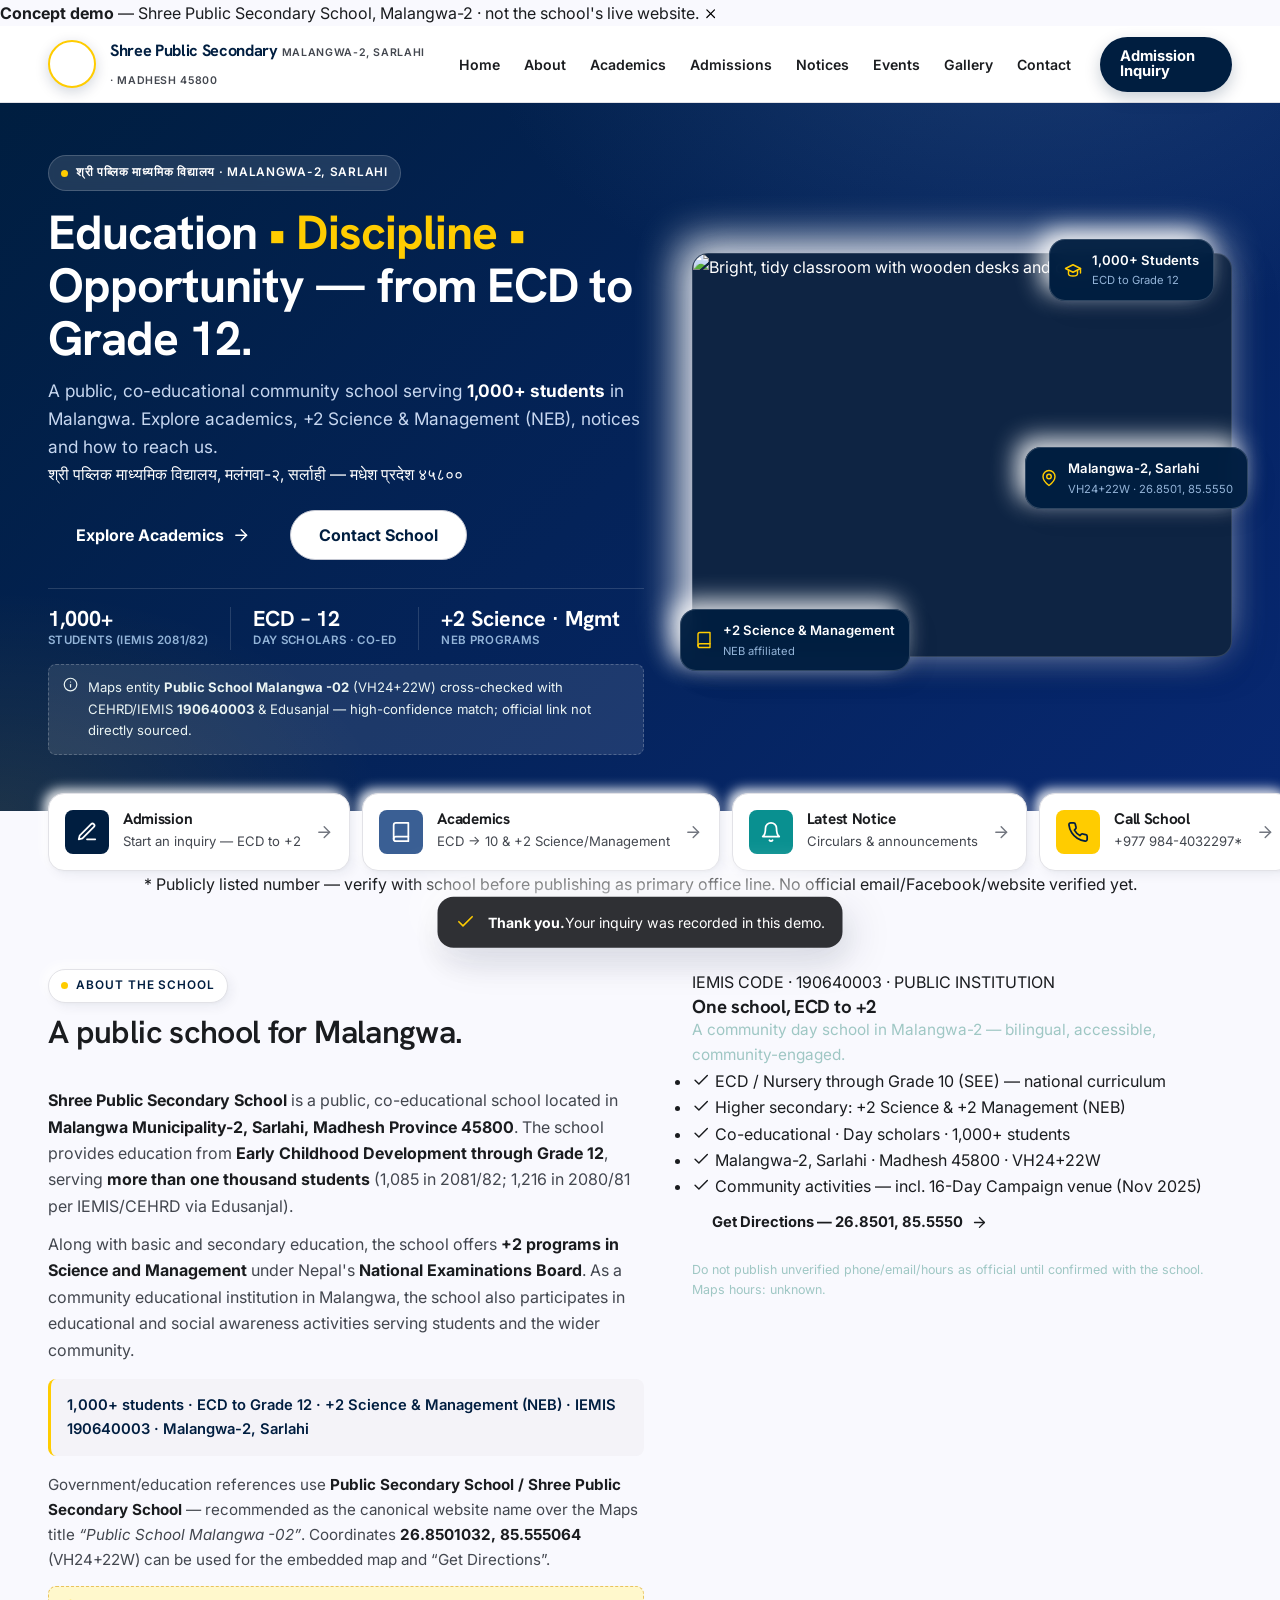
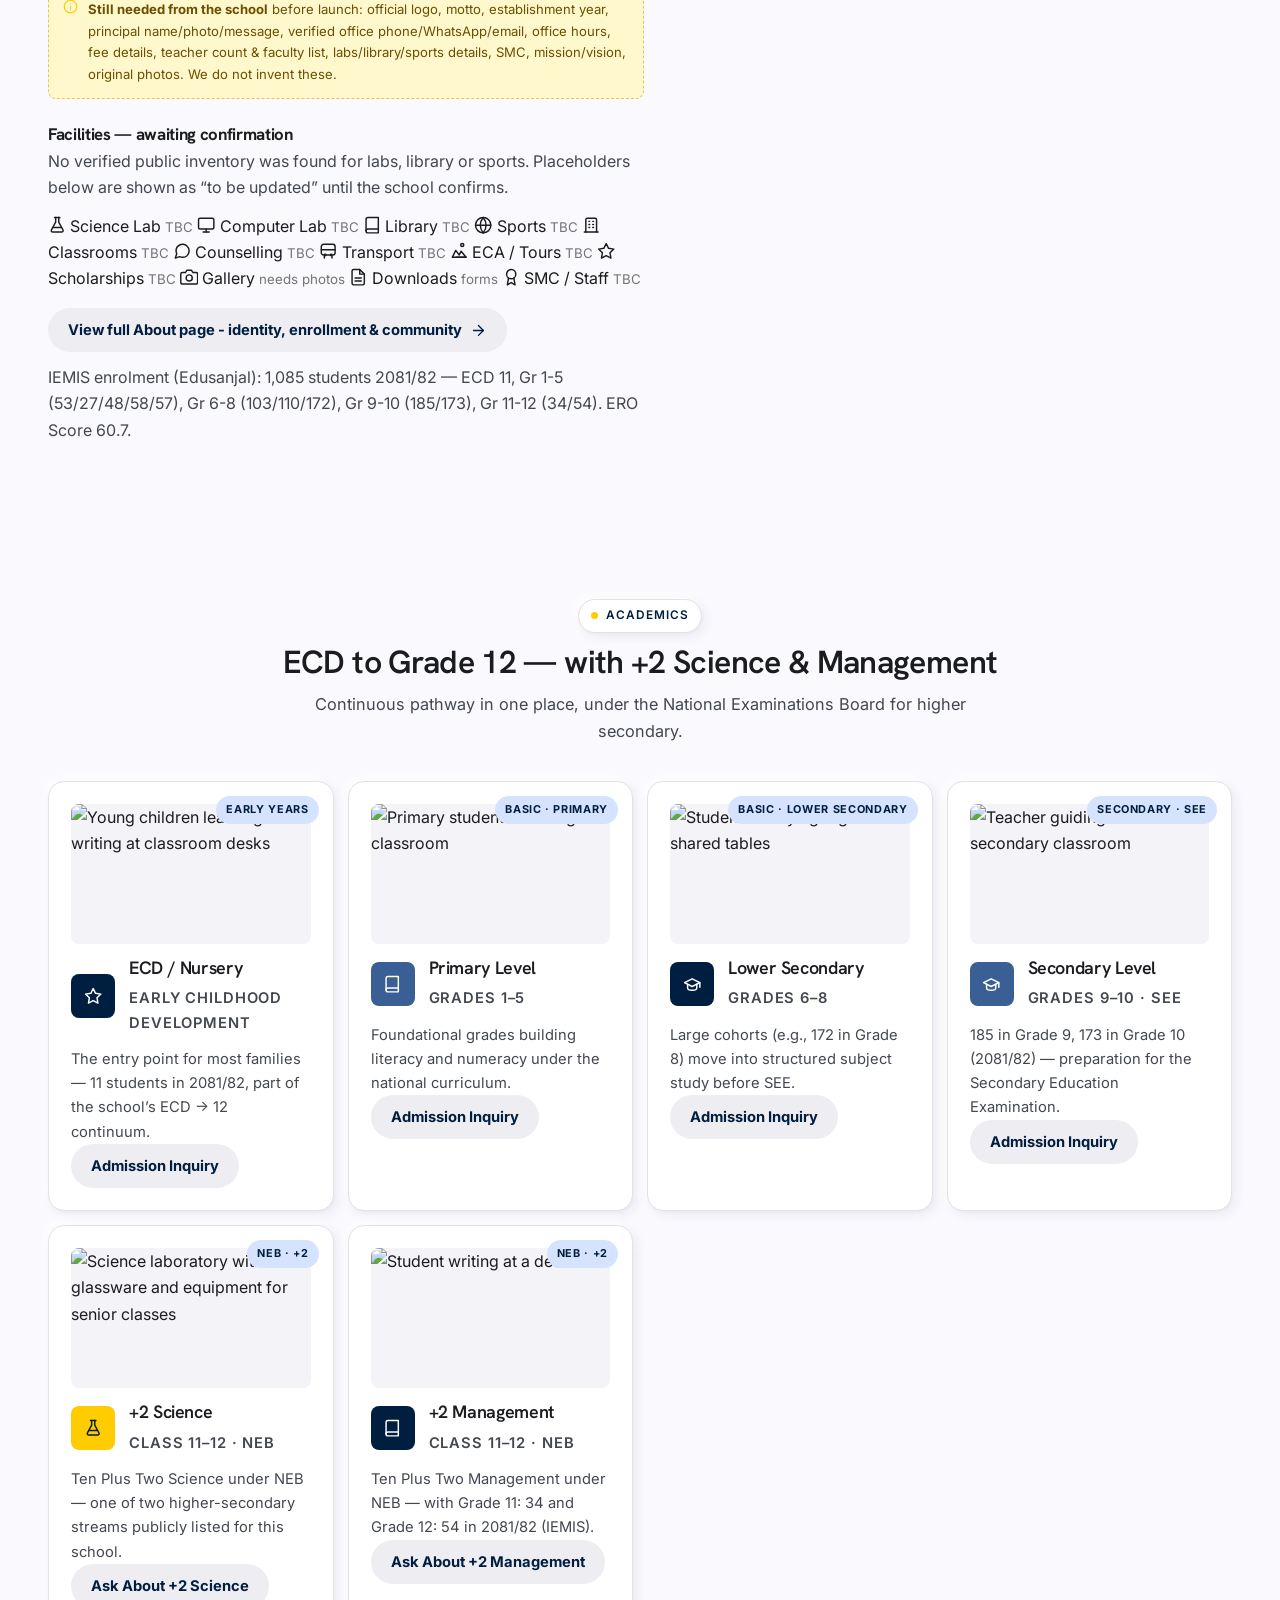
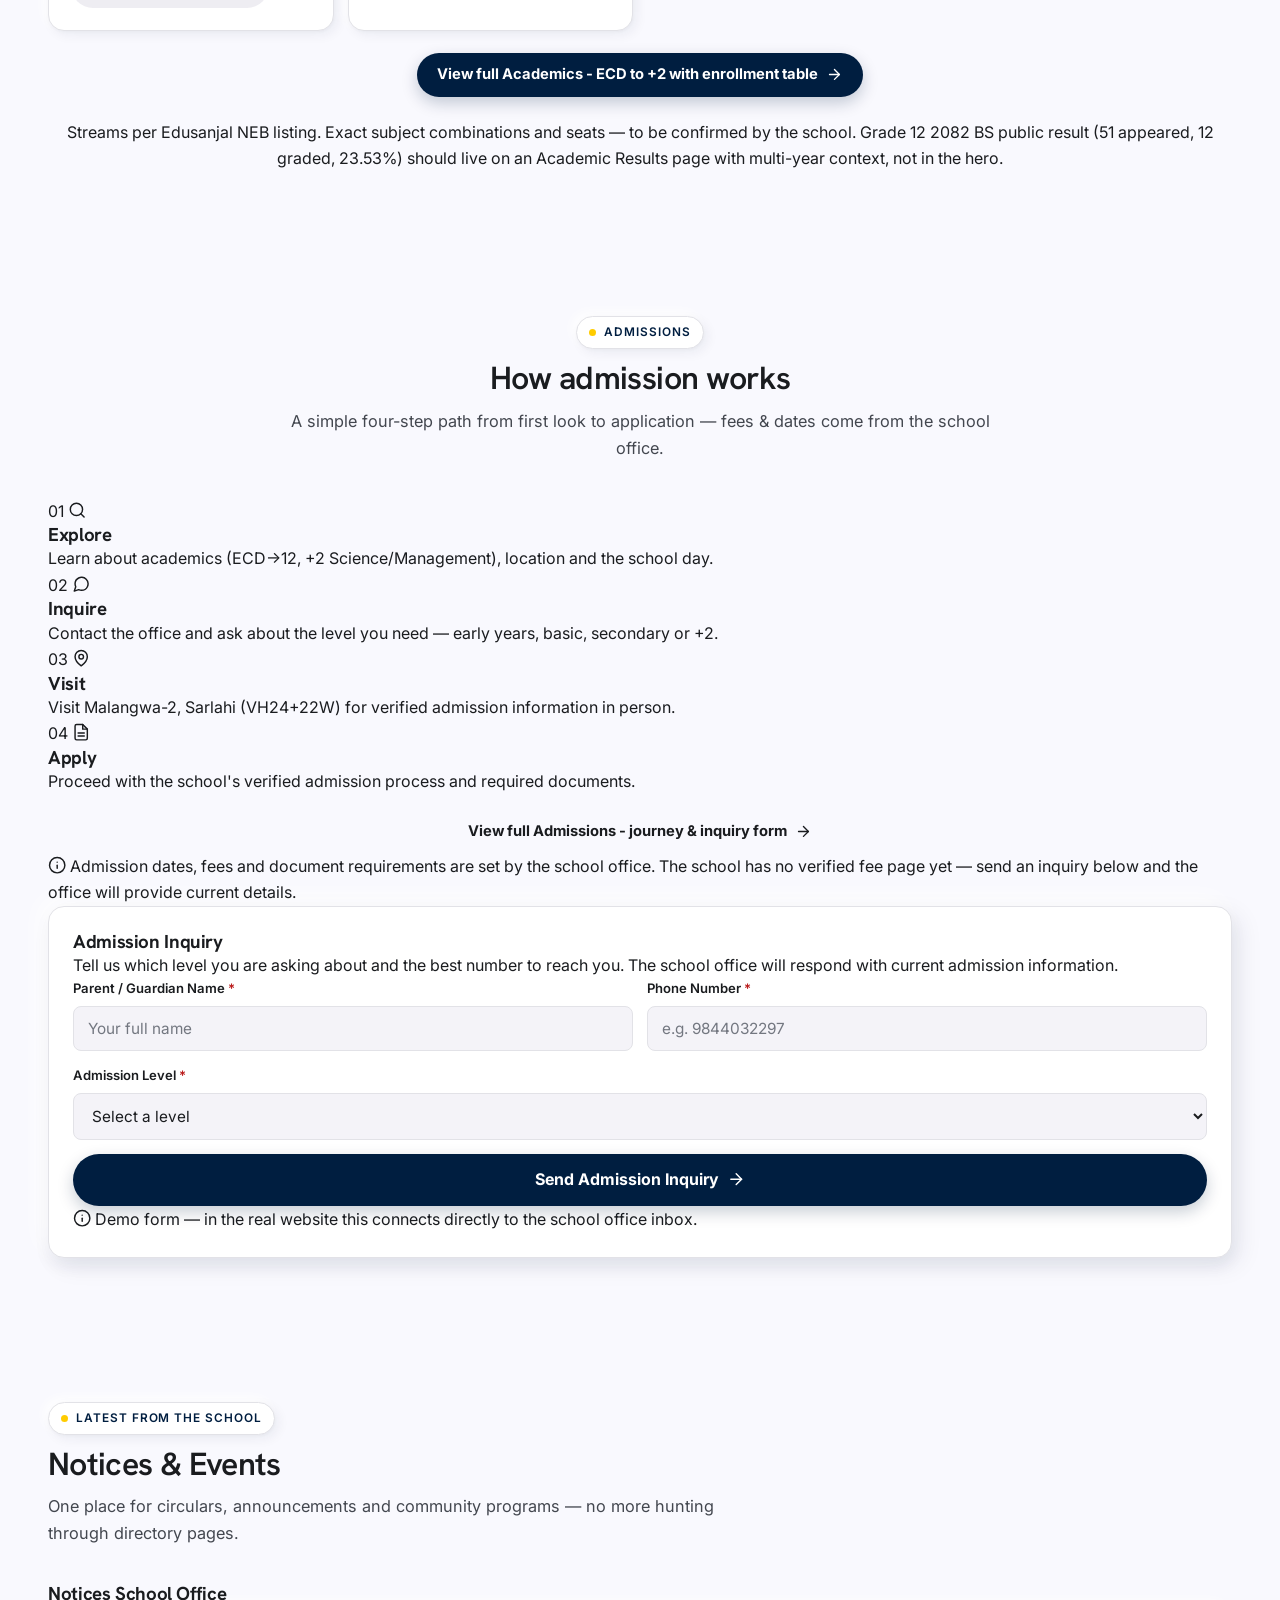
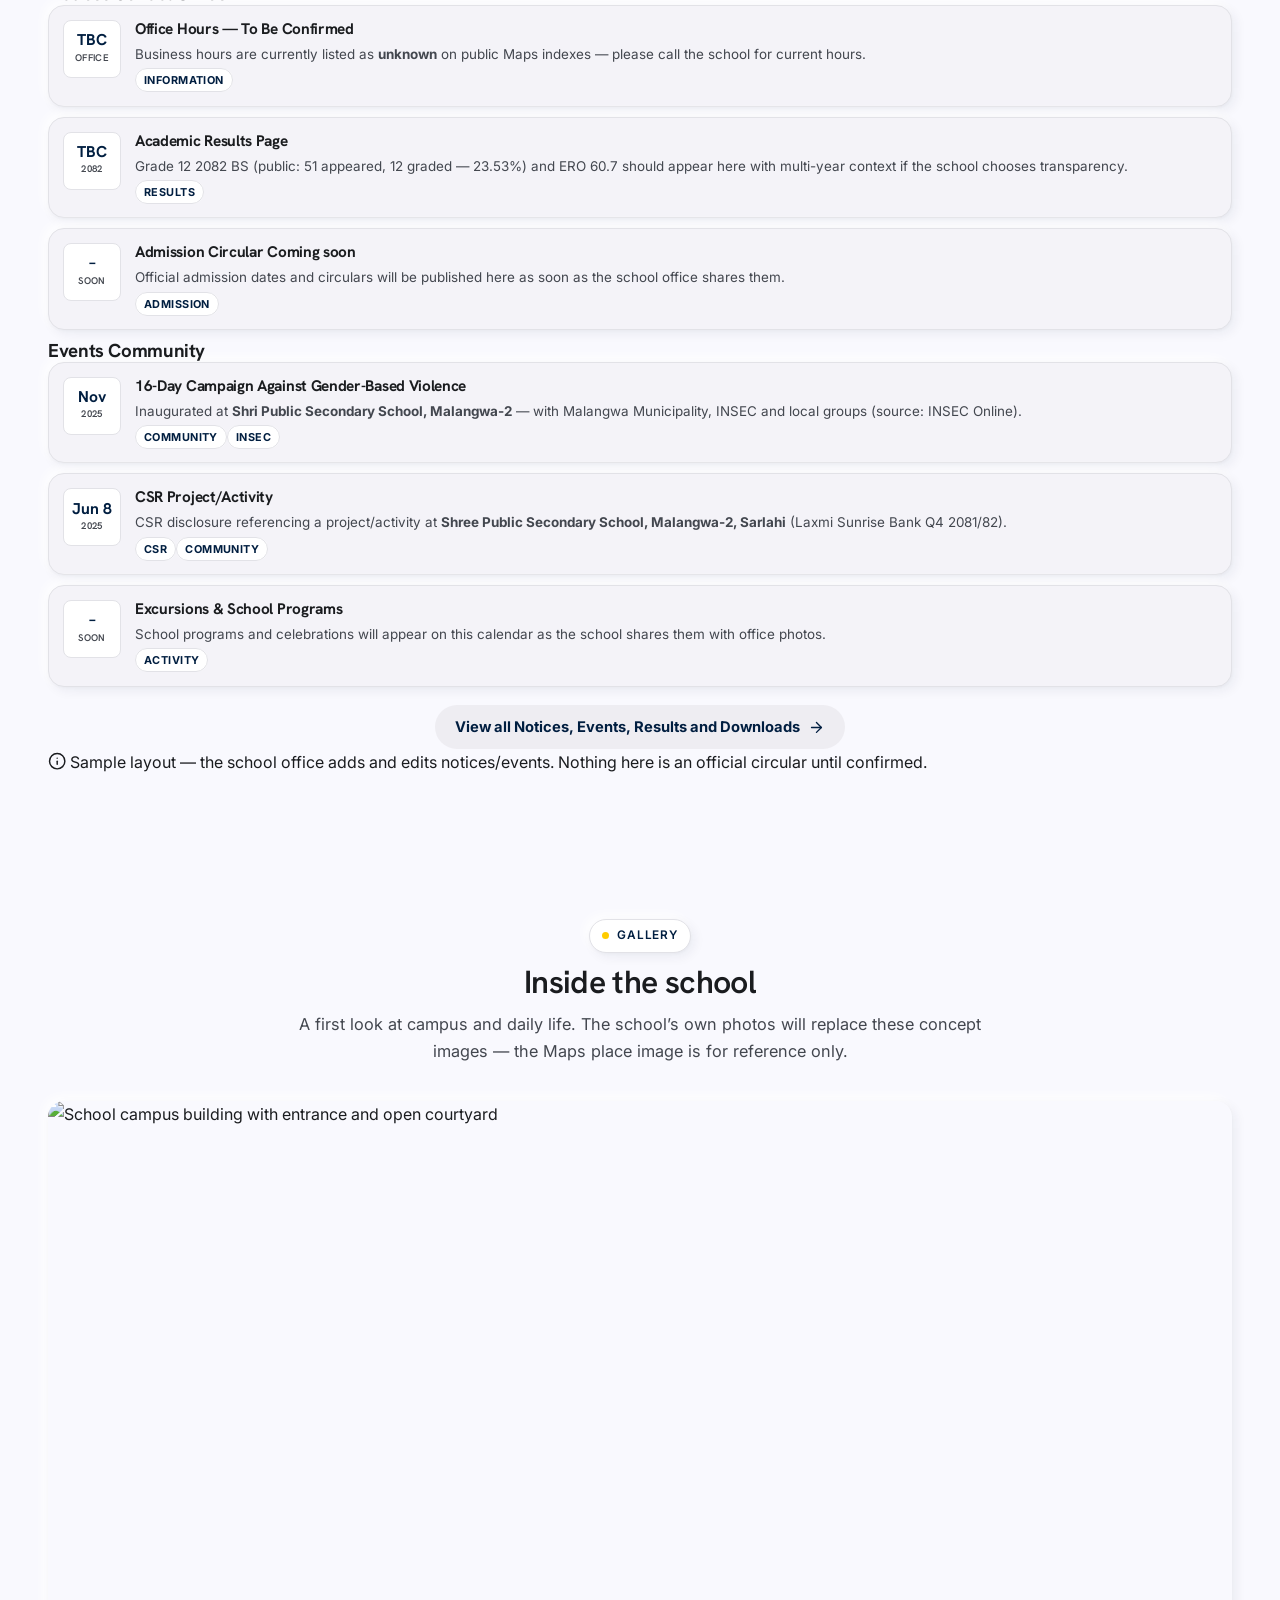
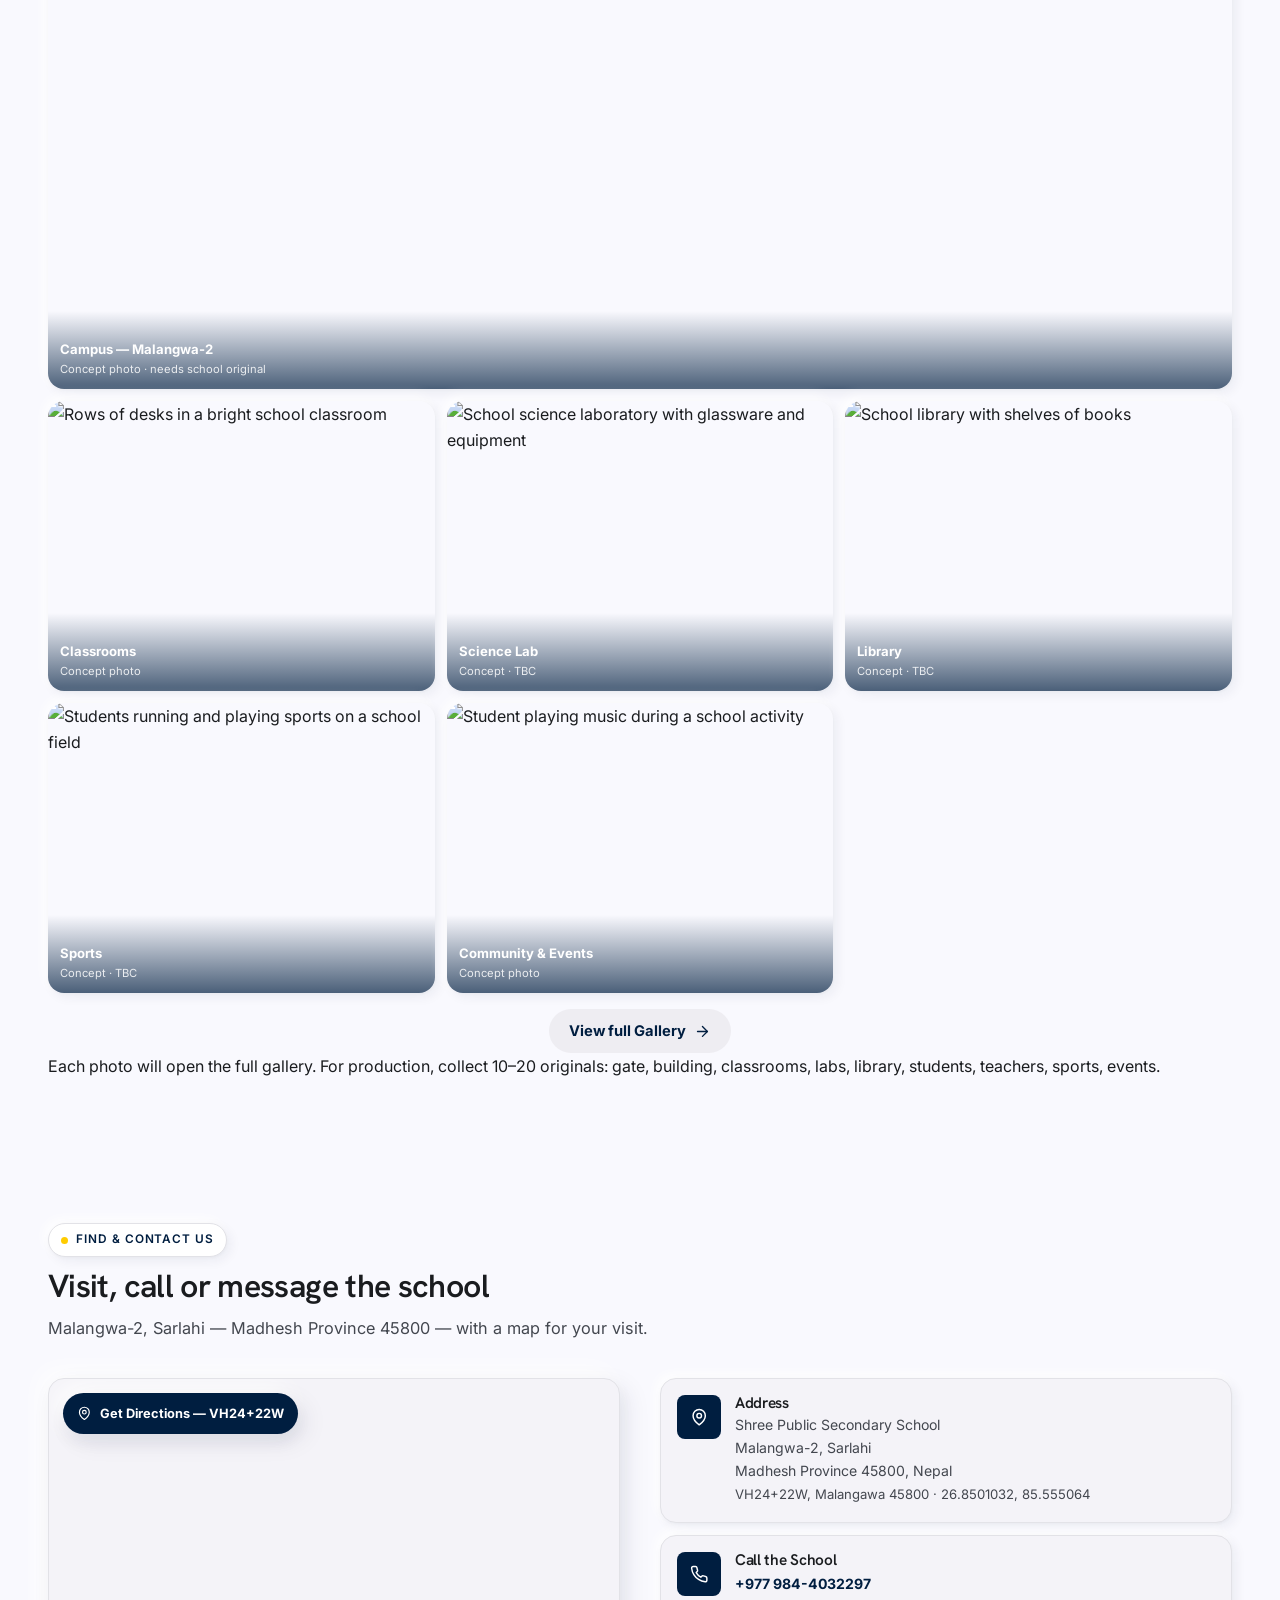
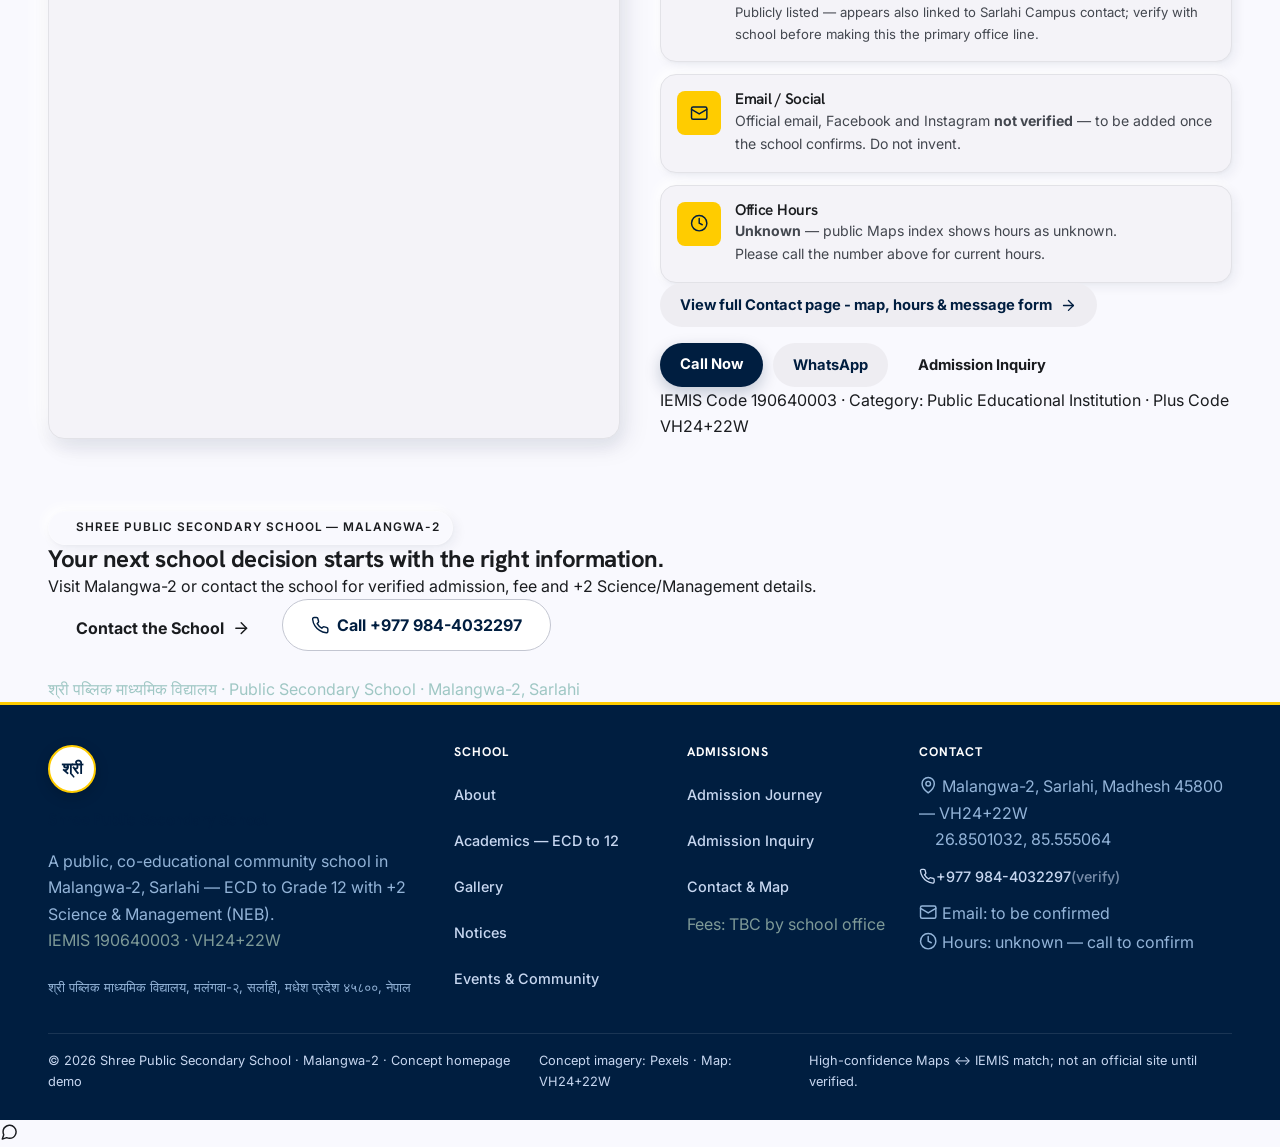
==== commit 63a7ebbb: "feat: implement Digital Heritage design + responsive footer - Apply DESIGN.md tokens to assets/css/s" ====
--- a/index.html
+++ b/index.html
@@ -7,7 +7,7 @@
 <meta name="description" content="Shree Public Secondary School is a public, co-educational community school in Malangwa-2, Sarlahi (Madhesh 45800) serving 1,000+ students from ECD to Grade 12 with +2 Science & Management (NEB). Concept homepage demo.">
 <link rel="preconnect" href="https://fonts.googleapis.com">
 <link rel="preconnect" href="https://fonts.gstatic.com" crossorigin>
-<link href="https://fonts.googleapis.com/css2?family=Outfit:wght@400;500;600;700;800&family=Source+Sans+3:wght@400;500;600;700&family=Inter:wght@500;600;700&display=swap" rel="stylesheet">
+<link href="https://fonts.googleapis.com/css2?family=Hanken+Grotesk:wght@600;700&family=Inter:wght@400;500;600;700&family=Noto+Sans+Devanagari:wght@400;500;600;700&display=swap" rel="stylesheet">
 <link rel="stylesheet" href="style.css">
 </head>
 <body>
--- a/style.css
+++ b/style.css
@@ -1,478 +1,534 @@
+/* Digital Heritage System — Shree Public Secondary School
+   Tokens from DESIGN.md — Deep Navy + White + Heritage Gold + Success Teal
+   Typography: Hanken Grotesk (headings) + Inter (body) + Noto Sans Devanagari (NP)
+   Elevation: soft neomorphic dual shadows tinted with Primary Navy 5-10%
+   Shape: base 8px (0.5rem), lg 16px (1rem), xl 24px (1.5rem), pill 9999px
+*/
 :root{
-  --teal:#064E4F;
-  --teal-700:#0A5F60;
-  --teal-600:#0E7272;
-  --turq:#13A89E;
-  --turq-400:#2FC6BB;
-  --turq-100:#D9F2F0;
-  --amber:#F2A900;
-  --amber-50:#FEF3DC;
-  --bg:#F3F8F7;
-  --dark:#132625;
-  --ink:#263836;
-  --muted:#5B6B6A;
-  --line:#DCE9E7;
-  --shadow-sm:0 1px 2px rgba(6,78,79,.06),0 4px 14px rgba(6,78,79,.07);
-  --shadow-md:0 6px 24px rgba(6,78,79,.12);
-  --shadow-lg:0 24px 60px rgba(6,78,79,.18);
-  --radius:18px;
-  --radius-lg:26px;
-  --maxw:1180px;
-  --font-head:'Outfit',system-ui,sans-serif;
-  --font-body:'Source Sans 3',system-ui,sans-serif;
-  --font-ui:'Inter',system-ui,sans-serif;
+  /* DESIGN.md palette */
+  --primary:#001e40;
+  --primary-dark:#001433;
+  --primary-container:#003366;
+  --on-primary:#ffffff;
+  --on-primary-container:#799dd6;
+  --inverse-primary:#a7c8ff;
+  --primary-fixed:#d5e3ff;
+  --primary-fixed-dim:#a7c8ff;
+  --on-primary-fixed:#001b3c;
+  --surface-tint:#3a5f94;
+  --primary-light:#3a5f94;
+  --primary-50:#d5e3ff;
+  --primary-100:#a7c8ff;
+  --hero-grad-start:#001e40;
+  --hero-grad-end:#082872;
+  --secondary:#5d5f5f;
+  --on-secondary:#ffffff;
+  --secondary-container:#dfe0e0;
+  --secondary-fixed:#e2e2e2;
+  --tertiary:#381300;
+  --tertiary-container:#592300;
+  --tertiary-fixed:#ffdbca;
+  --tertiary-fixed-dim:#ffb690;
+  --heritage-gold:#FFCC00;
+  --gold:#FFCC00;
+  --gold-50:#FFF8CC;
+  --gold-100:#FFEB7A;
+  --success-teal:#099090;
+  --success:#099090;
+  --success-50:#E0F2F2;
+  --surface-dark:#082872;
+  --neutral-gray:#F8F9FA;
+  --red:#ba1a1a;
+  --red-50:#ffdad6;
+  --error:#ba1a1a;
+  --on-error:#ffffff;
+  /* Surfaces — Material 3 */
+  --bg:#f9f9fe;
+  --background:#f9f9fe;
+  --surface:#ffffff;
+  --surface-dim:#dad9de;
+  --surface-bright:#f9f9fe;
+  --surface-lowest:#ffffff;
+  --surface-low:#f4f3f8;
+  --surface-container:#eeedf2;
+  --surface-container-high:#e8e8ed;
+  --surface-container-highest:#e2e2e7;
+  --surface-variant:#e2e2e7;
+  --on-surface:#1a1c1f;
+  --on-surface-variant:#43474f;
+  --inverse-surface:#2f3034;
+  --inverse-on-surface:#f1f0f5;
+  --outline:#737780;
+  --outline-variant:#c3c6d1;
+  --text:#1a1c1f;
+  --muted:#43474f;
+  --muted-2:#737780;
+  --border:#e2e2e7;
+  --border-strong:#c3c6d1;
+  --warning:#D97706;
+  --urgent:#ba1a1a;
+  /* Shape */
+  --radius-sm:0.25rem;
+  --radius:0.5rem;
+  --radius-md:0.75rem;
+  --radius-lg:1rem;
+  --radius-xl:1.5rem;
+  --radius-full:9999px;
+  /* Legacy aliases */
+  --radius-lg-legacy:1rem;
+  --radius-xl-legacy:1.5rem;
+  --maxw:1280px;
+  --gutter:24px;
+  --margin-mobile:16px;
+  --margin-desktop:48px;
+  /* Neomorphic shadows — navy tint 5-10% */
+  --shadow-sm: 4px 4px 12px rgba(0,30,64,.06), -4px -4px 12px rgba(255,255,255,.92), 0 1px 3px rgba(0,30,64,.04);
+  --shadow-md: 8px 8px 24px rgba(0,30,64,.08), -8px -8px 24px rgba(255,255,255,.92), 0 8px 16px rgba(0,30,64,.06);
+  --shadow-lg: 12px 12px 40px rgba(0,30,64,.10), -12px -12px 40px rgba(255,255,255,.95), 0 16px 32px rgba(0,30,64,.08);
+  --shadow-inset: inset 3px 3px 8px rgba(0,30,64,.06), inset -3px -3px 8px rgba(255,255,255,.9);
+  /* Typography */
+  --font-head:'Hanken Grotesk','Inter',system-ui,sans-serif;
+  --font-body:'Inter',system-ui,sans-serif;
+  --font-np:'Noto Sans Devanagari','Inter',sans-serif;
 }
 *,*::before,*::after{box-sizing:border-box;margin:0;padding:0}
-html{scroll-behavior:smooth;scroll-padding-top:88px}
-body{
-  font-family:var(--font-body);
-  color:var(--ink);
-  background:var(--bg);
-  line-height:1.6;
-  -webkit-font-smoothing:antialiased;
-  overflow-x:hidden;
-}
-h1,h2,h3,h4{font-family:var(--font-head);color:var(--dark);line-height:1.12;font-weight:700}
+html{scroll-behavior:smooth;scroll-padding-top:110px}
+body{font-family:var(--font-body);color:var(--text);background:var(--bg);line-height:1.65;-webkit-font-smoothing:antialiased;overflow-x:hidden}
+h1,h2,h3,h4{font-family:var(--font-head);color:var(--text);line-height:1.15;font-weight:700;letter-spacing:-.02em}
 a{color:inherit;text-decoration:none}
 button{font-family:inherit;cursor:pointer;border:0;background:none}
-.ic{width:1.15em;height:1.15em;fill:none;stroke:currentColor;stroke-width:1.8;stroke-linecap:round;stroke-linejoin:round;flex:none;vertical-align:-0.18em}
-.wrap{max-width:var(--maxw);margin:0 auto;padding:0 22px}
-.eyebrow{
-  display:inline-flex;align-items:center;gap:8px;
-  font-family:var(--font-ui);font-weight:600;font-size:.8rem;letter-spacing:.08em;text-transform:uppercase;
-  color:var(--teal-600);background:#fff;border:1px solid var(--line);
-  padding:7px 14px;border-radius:999px;box-shadow:var(--shadow-sm);
-}
-.eyebrow .dot{width:7px;height:7px;border-radius:50%;background:var(--turq)}
-.section{padding:78px 0}
-.section-head{max-width:640px;margin-bottom:44px}
+img{max-width:100%;display:block}
+.ic{width:1.15em;height:1.15em;fill:none;stroke:currentColor;stroke-width:1.9;stroke-linecap:round;stroke-linejoin:round;flex:none;vertical-align:-.15em}
+.wrap{max-width:var(--maxw);margin:0 auto;padding:0 var(--margin-mobile)}
+@media(min-width:768px){.wrap{padding:0 var(--gutter)}}
+@media(min-width:1280px){.wrap{padding:0 var(--margin-desktop)}}
+.skip-link{position:absolute;left:-9999px;top:auto;width:1px;height:1px;overflow:hidden}
+.skip-link:focus{left:12px;top:12px;width:auto;height:auto;background:var(--primary);color:#fff;padding:10px 16px;border-radius:var(--radius);z-index:9999}
+
+/* Utility bar — Deep Navy authority */
+.utility-bar{background:var(--inverse-surface);color:var(--inverse-on-surface);font-size:.78rem;font-weight:500;border-bottom:1px solid rgba(255,255,255,.08)}
+.utility-inner{display:flex;align-items:center;justify-content:space-between;gap:16px;min-height:36px;flex-wrap:wrap;padding:6px 0}
+.utility-left,.utility-right{display:flex;align-items:center;gap:12px;flex-wrap:wrap}
+.gov-badge{display:inline-flex;align-items:center;gap:6px;font-weight:600;letter-spacing:.02em;color:var(--inverse-on-surface)}
+.gov-badge .dot{width:7px;height:7px;border-radius:50%;background:var(--heritage-gold);box-shadow:0 0 0 4px rgba(255,204,0,.22)}
+.utility-sep{opacity:.25}
+.utility-loc{display:flex;align-items:center;gap:6px}
+.utility-right a,.utility-right span{display:inline-flex;align-items:center;gap:6px;color:#C7D7F0;transition:color .15s}
+.utility-right a:hover{color:#fff}
+.lang-toggle{display:inline-flex;align-items:center;gap:6px;background:rgba(255,255,255,.10);border:1px solid rgba(255,255,255,.18);padding:5px 10px;border-radius:var(--radius-full);color:var(--inverse-on-surface);font-weight:600;font-size:.78rem}
+.lang-toggle .active{color:#fff}
+.lang-toggle .sep{opacity:.4}
+
+/* Header — white + blur + gold border accent */
+.site-header{position:sticky;top:0;z-index:40;background:rgba(255,255,255,.88);backdrop-filter:blur(10px);-webkit-backdrop-filter:blur(10px);border-bottom:1px solid var(--border);transition:box-shadow .2s,background .2s}
+.site-header.scrolled{box-shadow:var(--shadow-md);background:#ffffff}
+.header-inner{display:flex;align-items:center;gap:18px;min-height:76px}
+.brand{display:flex;align-items:center;gap:14px;margin-right:auto;min-width:0}
+.brand-mark{width:48px;height:48px;border-radius:50%;flex:none;display:grid;place-items:center;color:#fff;font-family:var(--font-head);font-weight:800;font-size:1.05rem;background:#fff;border:2px solid var(--heritage-gold);box-shadow:0 4px 14px rgba(0,30,64,.18);overflow:hidden;padding:2px}
+.brand-mark img{width:100%;height:100%;object-fit:contain;display:block;border-radius:50%}
+.brand-text{display:flex;flex-direction:column;line-height:1.1;min-width:0}
+.brand-name{font-family:var(--font-head);font-weight:700;color:var(--primary);font-size:1.02rem;white-space:nowrap;overflow:hidden;text-overflow:ellipsis;letter-spacing:-.02em}
+.brand-name-np{font-family:var(--font-np);font-weight:600;color:var(--surface-tint);font-size:.84rem}
+.brand-sub{font-size:.66rem;letter-spacing:.06em;text-transform:uppercase;color:var(--muted);font-weight:600;margin-top:2px}
+.main-nav{display:none;align-items:center;gap:2px}
+.main-nav a,.nav-drop-btn{font-family:var(--font-body);font-weight:600;font-size:.88rem;color:var(--text);padding:9px 11px;border-radius:var(--radius);transition:background .15s,color .15s;white-space:nowrap}
+.main-nav a:hover,.nav-drop-btn:hover{background:var(--surface-container);color:var(--primary)}
+.main-nav a.active{background:var(--primary);color:#fff}
+.nav-dropdown{position:relative}
+.nav-drop-btn{display:inline-flex;align-items:center;gap:4px}
+.nav-drop-menu{position:absolute;top:calc(100% + 8px);left:0;min-width:220px;background:#fff;border:1px solid var(--border);border-radius:var(--radius-lg);box-shadow:var(--shadow-lg);padding:8px;display:none;flex-direction:column;gap:2px;z-index:30}
+.nav-dropdown:hover .nav-drop-menu,.nav-dropdown:focus-within .nav-drop-menu{display:flex}
+.nav-drop-menu a{padding:10px 12px;border-radius:var(--radius);font-size:.88rem}
+.nav-drop-menu a:hover{background:var(--surface-low)}
+.header-cta{display:none}
+.btn{display:inline-flex;align-items:center;justify-content:center;gap:8px;font-family:var(--font-body);font-weight:700;font-size:.92rem;padding:12px 20px;border-radius:var(--radius-full);transition:transform .16s,box-shadow .16s,background .16s,border-color .16s,color .16s;line-height:1;will-change:transform;min-height:44px}
+.btn:hover{transform:translateY(-1px)}
+.btn:active{transform:translateY(0)}
+.btn-primary{background:var(--primary);color:#fff;box-shadow:0 6px 16px rgba(0,30,64,.22);border-bottom:2px solid transparent}
+.btn-primary:hover{background:var(--primary-dark);border-bottom-color:var(--heritage-gold);box-shadow:0 8px 20px rgba(0,30,64,.28), 0 2px 0 var(--heritage-gold)}
+.btn-gold{background:var(--heritage-gold);color:var(--primary);box-shadow:0 6px 16px rgba(255,204,0,.28)}
+.btn-gold:hover{background:#E6B800;transform:translateY(-1px)}
+.btn-ghost{background:#fff;color:var(--primary);border:1px solid var(--outline-variant)}
+.btn-ghost:hover{border-color:var(--primary);background:var(--surface-low);box-shadow:var(--shadow-sm)}
+.btn-soft{background:var(--surface-container);color:var(--primary)}
+.btn-soft:hover{background:var(--surface-container-high)}
+.btn-sm{padding:10px 16px;font-size:.84rem}
+.btn-lg{padding:16px 28px;font-size:1rem;border-radius:var(--radius-full)}
+.nav-toggle{width:44px;height:44px;border-radius:var(--radius);border:1px solid var(--border);background:#fff;display:grid;place-items:center;color:var(--primary);min-height:44px}
+.mobile-nav{position:fixed;inset:0;z-index:60;background:var(--primary);transform:translateX(100%);transition:transform .28s cubic-bezier(.4,0,.2,1);display:flex;flex-direction:column;padding:20px;color:#E8EEF6;overflow-y:auto}
+.mobile-nav.open{transform:translateX(0)}
+.mn-head{display:flex;align-items:center;justify-content:space-between;margin-bottom:24px}
+.mn-close{width:44px;height:44px;border-radius:var(--radius);border:1px solid rgba(255,255,255,.18);display:grid;place-items:center;color:#fff;min-height:44px}
+.mn-links{display:flex;flex-direction:column;gap:2px}
+.mn-links a{font-family:var(--font-head);font-weight:700;font-size:1.2rem;color:#E8EEF6;padding:14px 6px;border-bottom:1px solid rgba(255,255,255,.08);display:flex;justify-content:space-between;align-items:center}
+.mn-links a:hover{color:var(--heritage-gold)}
+.mn-foot{margin-top:auto;padding-top:24px;display:flex;flex-direction:column;gap:10px;font-size:.9rem}
+.mn-foot a{color:#E8EEF6}
+.mn-lang{display:flex;gap:8px;margin-top:12px}
+.mn-lang button{flex:1;padding:12px;border-radius:var(--radius);border:1px solid rgba(255,255,255,.18);color:#E8EEF6;font-weight:700;min-height:44px}
+.mn-lang button.active{background:#fff;color:var(--primary)}
+
+/* Notice bar */
+.notice-bar{background:var(--primary);color:#fff;border-bottom:1px solid rgba(255,255,255,.12)}
+.notice-bar.urgent{background:var(--error)}
+.notice-bar-inner{display:flex;align-items:center;gap:14px;min-height:44px;flex-wrap:wrap;padding:8px 0;font-size:.88rem}
+.notice-bar-label{display:inline-flex;align-items:center;gap:6px;font-weight:700;letter-spacing:.04em;text-transform:uppercase;background:rgba(255,255,255,.14);padding:6px 10px;border-radius:var(--radius-full);white-space:nowrap}
+.notice-bar.urgent .notice-bar-label{background:rgba(255,255,255,.18)}
+.notice-bar-title{font-weight:600;flex:1;min-width:200px;white-space:nowrap;overflow:hidden;text-overflow:ellipsis}
+.notice-bar-title:hover{text-decoration:underline}
+.notice-bar-date{opacity:.85;font-size:.82rem;white-space:nowrap}
+.notice-bar-cta{font-weight:700;white-space:nowrap;background:#fff;color:var(--primary);padding:7px 14px;border-radius:var(--radius-full);font-size:.82rem}
+.notice-bar.urgent .notice-bar-cta{color:var(--error)}
+
+/* Hero — Deep Navy with gold accent */
+.hero{position:relative;overflow:hidden;background:linear-gradient(135deg,var(--primary) 0%, var(--surface-dark) 100%);color:#fff;padding:36px 0 40px}
+.hero::before{content:"";position:absolute;inset:0;background:radial-gradient(900px 500px at 80% -10%,rgba(58,95,148,.35) 0%,transparent 60%),radial-gradient(700px 400px at 0% 100%,rgba(255,204,0,.10) 0%,transparent 55%);pointer-events:none}
+.hero-grid{position:absolute;inset:0;opacity:.05;background-image:linear-gradient(#fff 1px,transparent 1px),linear-gradient(90deg,#fff 1px,transparent 1px);background-size:48px 48px}
+.hero-inner{position:relative;display:grid;gap:36px;align-items:center}
+.hero-badge{display:inline-flex;align-items:center;gap:8px;font-weight:600;font-size:.74rem;letter-spacing:.06em;text-transform:uppercase;background:rgba(255,255,255,.12);border:1px solid rgba(255,255,255,.18);padding:7px 12px;border-radius:var(--radius-full);backdrop-filter:blur(4px)}
+.hero-badge .dot{width:7px;height:7px;border-radius:50%;background:var(--heritage-gold)}
+.hero h1{color:#fff;font-family:var(--font-head);font-size:clamp(1.9rem,5vw,3.0rem);line-height:1.1;font-weight:700;letter-spacing:-.02em;margin:16px 0 12px;max-width:720px}
+.hero h1 .accent{color:var(--heritage-gold)}
+.hero .lead{color:#C7D7F0;font-size:1.08rem;max-width:640px;font-family:var(--font-body);line-height:28px}
+.hero .lead strong{color:#fff}
+.hero .np{font-family:var(--font-np);color:#E8EEF6;opacity:.9;margin-top:8px;font-size:.95rem}
+.hero-actions{display:flex;flex-wrap:wrap;gap:12px;margin-top:22px}
+.hero-trust{display:flex;flex-wrap:wrap;gap:0;margin-top:28px;padding-top:18px;border-top:1px solid rgba(255,255,255,.14)}
+.trust-item{padding-right:22px;margin-right:22px;border-right:1px solid rgba(255,255,255,.14)}
+.trust-item:last-child{border-right:0;margin-right:0}
+.trust-item .num{font-family:var(--font-head);font-weight:700;font-size:1.35rem;color:#fff;line-height:1.1}
+.trust-item .lbl{font-family:var(--font-body);font-size:.72rem;color:#93B4D8;letter-spacing:.03em;text-transform:uppercase;font-weight:600}
+.hero-art{position:relative;display:none}
+.art-card{position:relative;border-radius:var(--radius-lg);overflow:hidden;aspect-ratio:4/3;background:#0E2443;border:1px solid rgba(255,255,255,.14);box-shadow:var(--shadow-lg)}
+.art-card img{position:absolute;inset:0;width:100%;height:100%;object-fit:cover}
+.art-chip{position:absolute;display:flex;align-items:center;gap:10px;background:rgba(0,30,64,.94);border:1px solid rgba(255,255,255,.18);backdrop-filter:blur(8px);color:#fff;border-radius:var(--radius-lg);padding:10px 14px;box-shadow:var(--shadow-md);font-size:.82rem;font-weight:600}
+.art-chip .ic{color:var(--heritage-gold);width:18px;height:18px}
+.art-chip small{display:block;font-weight:400;color:#93B4D8;font-size:.7rem}
+.chip-a{top:-14px;right:18px}
+.chip-b{bottom:-14px;left:-12px}
+.chip-c{top:48%;right:-16px}
+
+/* Section */
+.section{padding:56px 0}
+@media(min-width:768px){.section{padding:72px 0}}
+.section-head{max-width:720px;margin-bottom:36px}
 .section-head.center{margin-left:auto;margin-right:auto;text-align:center}
-.section-head h2{font-size:clamp(1.7rem,4vw,2.5rem);margin:16px 0 12px;letter-spacing:-.01em}
-.section-head p{color:var(--muted);font-size:1.08rem}
-.btn{
-  display:inline-flex;align-items:center;justify-content:center;gap:10px;
-  font-family:var(--font-ui);font-weight:600;font-size:.98rem;
-  padding:15px 26px;border-radius:14px;transition:transform .18s ease,box-shadow .18s ease,background .18s ease,color .18s ease;
-  will-change:transform;
-}
-.btn:hover{transform:translateY(-2px)}
-.btn:active{transform:translateY(0)}
-.btn-primary{background:var(--teal);color:#fff;box-shadow:0 10px 24px rgba(6,78,79,.28)}
-.btn-primary:hover{background:var(--teal-700);box-shadow:0 14px 30px rgba(6,78,79,.34)}
-.btn-amber{background:var(--amber);color:#3B2B00;box-shadow:0 10px 24px rgba(242,169,0,.32)}
-.btn-amber:hover{background:#FFB51A;box-shadow:0 14px 30px rgba(242,169,0,.4)}
-.btn-ghost{background:rgba(255,255,255,.08);color:#fff;border:1px solid rgba(255,255,255,.28);backdrop-filter:blur(4px)}
-.btn-ghost:hover{background:rgba(255,255,255,.16);border-color:rgba(255,255,255,.5)}
-.btn-soft{background:var(--turq-100);color:var(--teal)}
-.btn-soft:hover{background:#C6EBE8}
-.btn-lg{padding:18px 32px;font-size:1.05rem;border-radius:16px}
-.arrow{transition:transform .18s ease}
-.btn:hover .arrow{transform:translateX(4px)}
-.demo-note{
-  position:fixed;right:16px;bottom:16px;z-index:60;
-  display:flex;align-items:center;gap:10px;
-  background:var(--dark);color:#EAF4F3;font-family:var(--font-ui);
-  font-size:.78rem;padding:10px 16px;border-radius:12px;box-shadow:var(--shadow-md);
-  transition:opacity .3s ease,transform .3s ease;
-}
-.demo-note b{color:var(--amber)}
-.demo-note.hide{opacity:0;transform:translateY(8px);pointer-events:none}
-.demo-note button{color:#9DB3B1;font-size:1rem;line-height:1;padding:2px 6px;border-radius:6px}
-.demo-note button:hover{color:#fff;background:rgba(255,255,255,.1)}
-.site-header{
-  position:fixed;inset:0 0 auto 0;z-index:50;
-  background:rgba(243,248,247,.86);backdrop-filter:blur(12px);-webkit-backdrop-filter:blur(12px);
-  border-bottom:1px solid var(--line);
-  transition:box-shadow .25s ease,background .25s ease;
-}
-.site-header.scrolled{box-shadow:var(--shadow-md);background:rgba(255,255,255,.94)}
-.header-inner{display:flex;align-items:center;gap:18px;height:74px}
-.brand{display:flex;align-items:center;gap:12px;margin-right:auto}
-.brand-mark{
-  width:44px;height:44px;border-radius:13px;flex:none;
-  background:linear-gradient(135deg,var(--teal) 0%,var(--turq) 100%);
-  display:grid;place-items:center;color:#fff;font-family:var(--font-head);font-weight:800;font-size:1.1rem;
-  box-shadow:0 6px 16px rgba(6,78,79,.3);
-}
-.brand-name{font-family:var(--font-head);font-weight:700;color:var(--dark);font-size:1.04rem;line-height:1.15}
-.brand-sub{font-family:var(--font-ui);font-size:.66rem;letter-spacing:.1em;text-transform:uppercase;color:var(--muted);font-weight:600}
-.main-nav{display:none;align-items:center;gap:4px}
-.main-nav a{
-  font-family:var(--font-ui);font-weight:500;font-size:.92rem;color:var(--ink);
-  padding:9px 13px;border-radius:10px;transition:background .15s ease,color .15s ease;
-}
-.main-nav a:hover{background:var(--turq-100);color:var(--teal)}
-.header-cta{display:none}
-.header-cta .btn{padding:12px 20px;font-size:.9rem}
-.nav-toggle{
-  width:44px;height:44px;border-radius:12px;border:1px solid var(--line);background:#fff;
-  display:grid;place-items:center;color:var(--teal);
-}
-.nav-toggle .ic{width:22px;height:22px}
-.mobile-nav{
-  position:fixed;inset:0;z-index:70;background:var(--dark);
-  transform:translateX(100%);transition:transform .32s cubic-bezier(.4,0,.2,1);
-  display:flex;flex-direction:column;
-  padding:22px;color:#EAF4F3;overflow-y:auto;
-}
-.mobile-nav.open{transform:translateX(0)}
-.mn-head{display:flex;align-items:center;justify-content:space-between;margin-bottom:28px}
-.mn-head .brand-name{color:#fff}
-.mn-close{width:44px;height:44px;border-radius:12px;border:1px solid rgba(255,255,255,.2);display:grid;place-items:center;color:#fff}
-.mn-links{display:flex;flex-direction:column;gap:4px}
-.mn-links a{
-  font-family:var(--font-head);font-weight:600;font-size:1.5rem;color:#EAF4F3;
-  padding:14px 6px;border-bottom:1px solid rgba(255,255,255,.09);
-  display:flex;justify-content:space-between;align-items:center;
-}
-.mn-links a:hover{color:var(--amber)}
-.mn-links a .ic{width:20px;height:20px;color:var(--turq-400)}
-.mn-foot{margin-top:auto;padding-top:28px;font-family:var(--font-ui);font-size:.9rem;color:#9DB3B1;display:flex;flex-direction:column;gap:10px}
-.mn-foot a{color:#EAF4F3}
-.mn-foot .btn{margin-top:8px}
-.hero{
-  position:relative;color:#F4FBFA;overflow:hidden;
-  background:radial-gradient(1100px 600px at 85% -10%,rgba(19,168,158,.35) 0%,transparent 60%),
-             radial-gradient(900px 500px at -10% 110%,rgba(242,169,0,.16) 0%,transparent 55%),
-             linear-gradient(160deg,var(--teal) 0%,var(--teal-700) 55%,#0B6A68 100%);
-  padding:150px 0 96px;
-}
-.hero-grid-bg{
-  position:absolute;inset:0;pointer-events:none;opacity:.5;
-  background-image:linear-gradient(rgba(255,255,255,.05) 1px,transparent 1px),linear-gradient(90deg,rgba(255,255,255,.05) 1px,transparent 1px);
-  background-size:56px 56px;
-  -webkit-mask-image:radial-gradient(ellipse at 50% 0%,#000 20%,transparent 75%);
-          mask-image:radial-gradient(ellipse at 50% 0%,#000 20%,transparent 75%);
-}
-.hero-inner{position:relative;display:grid;gap:52px;align-items:center}
-.hero-badge{
-  display:inline-flex;align-items:center;gap:9px;
-  font-family:var(--font-ui);font-weight:600;font-size:.78rem;letter-spacing:.04em;
-  background:rgba(255,255,255,.1);border:1px solid rgba(255,255,255,.22);
-  padding:8px 16px;border-radius:999px;backdrop-filter:blur(4px);
-}
-.hero-badge .dot{width:8px;height:8px;border-radius:50%;background:var(--amber);box-shadow:0 0 0 4px rgba(242,169,0,.25)}
-.hero h1{color:#fff;font-size:clamp(2.2rem,6vw,3.55rem);font-weight:800;letter-spacing:-.015em;margin:22px 0 14px;max-width:640px}
-.hero h1 .accent{color:var(--amber)}
-.hero .lead{font-size:1.16rem;color:#C9DEDC;max-width:560px}
-.hero .nepali{font-size:.95rem;color:#EAF4F3;opacity:.9;margin-top:8px;letter-spacing:.02em}
-.hero-actions{display:flex;flex-wrap:wrap;gap:14px;margin-top:30px}
-.hero-trust{display:flex;flex-wrap:wrap;gap:0;margin-top:40px;padding-top:26px;border-top:1px solid rgba(255,255,255,.14)}
-.trust-item{padding:2px 26px 2px 0;margin-right:26px;border-right:1px solid rgba(255,255,255,.16)}
-.trust-item:last-child{border-right:0;margin-right:0}
-.trust-item .num{font-family:var(--font-head);font-weight:800;font-size:1.45rem;color:#fff;line-height:1.1}
-.trust-item .lbl{font-family:var(--font-ui);font-size:.76rem;color:#9FC7C4;letter-spacing:.03em}
-.hero-art{position:relative;display:none}
-.art-card{
-  position:relative;border-radius:var(--radius-lg);overflow:hidden;
-  aspect-ratio:6/5;
-  background:linear-gradient(180deg,#0E7272,#0A5F60);
-  border:1px solid rgba(255,255,255,.18);
-  box-shadow:var(--shadow-lg);
-}
-.art-card img{position:absolute;inset:0;width:100%;height:100%;object-fit:cover}
-.art-chip{
-  position:absolute;display:flex;align-items:center;gap:10px;
-  background:rgba(6,78,79,.92);border:1px solid rgba(255,255,255,.2);backdrop-filter:blur(6px);
-  color:#fff;border-radius:14px;padding:12px 16px;box-shadow:var(--shadow-md);
-  font-family:var(--font-ui);font-size:.82rem;font-weight:600;
-  animation:float 5s ease-in-out infinite;
-}
-.art-chip .ic{width:18px;height:18px;color:var(--amber)}
-.art-chip small{display:block;font-weight:400;color:#9FC7C4;font-size:.72rem}
-.chip-a{top:-18px;right:26px;animation-delay:.4s}
-.chip-b{bottom:-20px;left:-14px}
-.chip-c{top:46%;right:-22px;animation-delay:1.1s}
-@keyframes float{0%,100%{transform:translateY(0)}50%{transform:translateY(-9px)}}
-.quick{position:relative;margin-top:-34px;z-index:5}
-.quick-grid{display:grid;grid-template-columns:1fr;gap:14px}
-.qa-card{
-  display:flex;align-items:center;gap:16px;
-  background:#fff;border:1px solid var(--line);border-radius:var(--radius);
-  padding:20px 22px;box-shadow:var(--shadow-sm);
-  transition:transform .2s ease,box-shadow .2s ease,border-color .2s ease;
-  font-family:var(--font-ui);
-}
-.qa-card:hover{transform:translateY(-4px);box-shadow:var(--shadow-md);border-color:var(--turq)}
-.qa-icon{
-  width:54px;height:54px;border-radius:16px;flex:none;display:grid;place-items:center;
-  background:linear-gradient(135deg,var(--teal),var(--turq));color:#fff;
-}
-.qa-card:nth-child(2) .qa-icon{background:linear-gradient(135deg,var(--teal-700),var(--turq-400))}
-.qa-card:nth-child(3) .qa-icon{background:linear-gradient(135deg,#0B6A68,var(--amber))}
-.qa-card:nth-child(4) .qa-icon{background:linear-gradient(135deg,var(--amber),#FFB51A);color:#3B2B00}
-.qa-icon .ic{width:26px;height:26px}
-.qa-text{flex:1}
-.qa-text h3{font-size:1.08rem;font-weight:700}
-.qa-text p{font-size:.86rem;color:var(--muted);font-family:var(--font-body);margin-top:2px}
-.qa-card .arrow{color:var(--turq)}
-.qa-card:hover .arrow{transform:translateX(4px)}
-.about{background:#fff;border-top:1px solid var(--line);border-bottom:1px solid var(--line)}
-.about-grid{display:grid;gap:40px;align-items:start}
-.about-quote{
-  background:var(--turq-100);border-left:4px solid var(--turq);
-  border-radius:14px;padding:20px 24px;margin:22px 0;color:var(--teal-600);font-size:1.05rem;
-}
-.about-copy p{color:var(--muted);font-size:1.06rem;margin-bottom:14px}
-.about-copy p strong{color:var(--dark)}
-.fac-grid{display:grid;grid-template-columns:1fr 1fr;gap:10px;margin-top:26px}
-.fac{
-  display:flex;align-items:center;gap:12px;background:var(--bg);border:1px solid var(--line);
-  border-radius:14px;padding:13px 15px;font-family:var(--font-ui);font-weight:600;font-size:.86rem;color:var(--dark);
-  transition:background .18s ease,transform .18s ease;
-}
-.fac:hover{background:var(--turq-100);transform:translateY(-2px)}
-.fac .ic{color:var(--turq)}
-.fac.pending{opacity:.9;border-style:dashed}
-.fac.pending .ic{color:var(--amber)}
-.about-panel{
-  position:relative;border-radius:var(--radius-lg);overflow:hidden;color:#EAF4F3;
-  background:linear-gradient(160deg,var(--dark),var(--teal-700));
-  padding:34px 30px;box-shadow:var(--shadow-lg);
-}
-.about-panel::before{
-  content:"";position:absolute;inset:0;
-  background-image:linear-gradient(rgba(255,255,255,.05) 1px,transparent 1px),linear-gradient(90deg,rgba(255,255,255,.05) 1px,transparent 1px);
-  background-size:34px 34px;opacity:.5;
-}
-.about-panel>*{position:relative}
-.about-panel h3{color:#fff;font-size:1.3rem;margin-bottom:6px}
-.about-panel .est{font-family:var(--font-ui);color:var(--amber);font-weight:700;letter-spacing:.06em;font-size:.78rem}
-.about-panel ul{list-style:none;margin-top:18px;display:flex;flex-direction:column;gap:13px}
-.about-panel li{display:flex;gap:12px;font-size:.96rem;color:#CDE4E1}
-.about-panel li .ic{color:var(--turq-400);margin-top:4px}
-.about-panel .btn{margin-top:24px}
-.footnote{font-size:.8rem;color:var(--muted);margin-top:22px;font-family:var(--font-ui)}
-.acad-grid{display:grid;grid-template-columns:1fr;gap:16px}
-.acad-card{
-  position:relative;background:#fff;border:1px solid var(--line);border-radius:var(--radius);
-  padding:28px;overflow:hidden;box-shadow:var(--shadow-sm);
-  transition:transform .22s ease,box-shadow .22s ease,border-color .22s ease;
-}
-.acad-card::after{
-  content:"";position:absolute;inset:0 auto auto 0;width:100%;height:4px;
-  background:linear-gradient(90deg,var(--teal),var(--turq));opacity:0;transition:opacity .2s ease;
-}
-.acad-card:hover{transform:translateY(-5px);box-shadow:var(--shadow-md);border-color:var(--turq-400)}
-.acad-card:hover::after{opacity:1}
-.acad-top{display:flex;align-items:center;gap:16px;margin-bottom:16px}
-.acad-tag{
-  position:absolute;top:22px;right:22px;font-family:var(--font-ui);font-weight:600;font-size:.72rem;
-  letter-spacing:.07em;text-transform:uppercase;color:var(--teal-600);
-  background:var(--turq-100);padding:6px 12px;border-radius:999px;
-}
-.acad-icon{width:58px;height:58px;border-radius:17px;flex:none;display:grid;place-items:center;color:#fff;
-  background:linear-gradient(135deg,var(--teal),var(--turq));box-shadow:0 8px 18px rgba(6,78,79,.25)}
-.acad-icon.alt{background:linear-gradient(135deg,var(--dark),var(--teal-700))}
-.acad-icon.gold{background:linear-gradient(135deg,var(--amber),#FFB51A);color:#3B2B00;box-shadow:0 8px 18px rgba(242,169,0,.3)}
-.acad-icon .ic{width:28px;height:28px}
-.acad-card h3{font-size:1.28rem;font-weight:700}
-.acad-level{font-family:var(--font-ui);font-size:.78rem;font-weight:600;letter-spacing:.06em;text-transform:uppercase;color:var(--turq);margin-top:2px}
-.acad-card p{color:var(--muted);font-size:.98rem;margin-top:10px}
-.acad-card .btn-soft{margin-top:18px;padding:11px 18px;font-size:.9rem}
-.acad-photo{height:150px;border-radius:12px;overflow:hidden;margin:0 0 18px;background:var(--turq-100)}
-.acad-photo img{width:100%;height:100%;object-fit:cover;display:block}
-.journey{background:linear-gradient(180deg,#fff,var(--bg))}
-.steps{display:grid;grid-template-columns:1fr;gap:14px;position:relative}
-.step{
-  position:relative;background:#fff;border:1px solid var(--line);border-radius:var(--radius);
-  padding:30px 26px 26px;box-shadow:var(--shadow-sm);transition:transform .22s ease,box-shadow .22s ease;
-}
-.step:hover{transform:translateY(-5px);box-shadow:var(--shadow-md)}
-.step-num{font-family:var(--font-head);font-weight:800;font-size:2.4rem;color:var(--turq-100);line-height:1;display:block;margin-bottom:14px}
-.step .ic{position:absolute;top:30px;right:26px;width:30px;height:30px;color:var(--turq)}
-.step h3{font-size:1.15rem;margin-bottom:6px}
-.step p{color:var(--muted);font-size:.96rem}
-.step-note{
-  margin-top:30px;background:var(--amber-50);border:1px dashed #E9C35E;border-radius:14px;
-  padding:16px 20px;font-family:var(--font-ui);font-size:.88rem;color:#6B4F00;
-  display:flex;gap:12px;align-items:flex-start;
-}
-.step-note .ic{color:var(--amber);width:20px;height:20px;margin-top:2px}
-.ne-section{background:#fff;border-top:1px solid var(--line);border-bottom:1px solid var(--line)}
-.ne-grid{display:grid;gap:40px}
-.ne-col h3{font-family:var(--font-ui);font-weight:700;font-size:.82rem;letter-spacing:.1em;text-transform:uppercase;color:var(--teal-600);display:flex;align-items:center;gap:10px;margin-bottom:18px}
-.ne-col h3 .pill{background:var(--turq-100);color:var(--teal);padding:4px 10px;border-radius:999px;font-size:.72rem}
-.notice-card{
-  display:flex;gap:18px;background:var(--bg);border:1px solid var(--line);border-radius:var(--radius);
-  padding:20px 22px;margin-bottom:12px;transition:transform .18s ease,box-shadow .18s ease,border-color .18s ease;
-}
-.notice-card:hover{transform:translateX(4px);box-shadow:var(--shadow-sm);border-color:var(--turq-400)}
-.notice-date{
-  flex:none;width:64px;height:64px;border-radius:14px;background:#fff;border:1px solid var(--line);
-  display:flex;flex-direction:column;align-items:center;justify-content:center;font-family:var(--font-head);
-}
-.notice-date .d{font-size:1.05rem;font-weight:800;color:var(--teal);line-height:1}
-.notice-date .m{font-size:.62rem;font-weight:600;color:var(--muted);text-transform:uppercase;letter-spacing:.05em;margin-top:3px}
-.notice-body{flex:1}
-.notice-body h4{font-size:1.02rem;font-weight:700;margin-bottom:4px}
-.notice-body p{font-size:.9rem;color:var(--muted)}
-.notice-tags{display:flex;gap:8px;margin-top:10px;flex-wrap:wrap}
-.tag{font-family:var(--font-ui);font-size:.68rem;font-weight:600;letter-spacing:.05em;text-transform:uppercase;padding:4px 10px;border-radius:999px;background:#fff;border:1px solid var(--line);color:var(--teal-600)}
-.tag.amber{background:var(--amber-50);border-color:#F0D48A;color:#7A5A00}
-.tag.turq{background:var(--turq-100);border-color:var(--turq-400);color:var(--teal)}
-.coming{
-  font-family:var(--font-ui);font-size:.66rem;font-weight:700;letter-spacing:.08em;text-transform:uppercase;
-  background:var(--amber);color:#3B2B00;padding:4px 10px;border-radius:999px;display:inline-flex;align-items:center;gap:6px;
-}
-.coming::before{content:"";width:6px;height:6px;border-radius:50%;background:#3B2B00}
-.placeholder{border:1.5px dashed #B9D6D2;background:repeating-linear-gradient(45deg,#fff,#fff 10px,var(--bg) 10px,var(--bg) 20px)}
-.placeholder .notice-date{background:var(--bg)}
-.ne-empty{
-  border:1.5px dashed #B9D6D2;background:#fff;border-radius:var(--radius);padding:34px 28px;text-align:center;
-}
-.ne-empty .ic{width:44px;height:44px;color:var(--turq);margin:0 auto 14px}
-.ne-empty h4{font-size:1.1rem;margin-bottom:6px}
-.ne-empty p{color:var(--muted);font-size:.94rem;max-width:340px;margin:0 auto}
-.ne-note{margin-top:26px;font-family:var(--font-ui);font-size:.8rem;color:var(--muted);display:flex;align-items:center;gap:8px}
-.ne-note .ic{color:var(--amber);width:16px;height:16px}
+.section-head h2{font-family:var(--font-head);font-size:clamp(1.5rem,3.5vw,2rem);font-weight:600;line-height:1.2;margin:10px 0 10px}
+@media(max-width:767px){.section-head h2{font-size:28px;line-height:36px}}
+.section-head p{color:var(--muted);font-size:1.02rem;font-family:var(--font-body)}
+.eyebrow{display:inline-flex;align-items:center;gap:8px;font-family:var(--font-body);font-weight:600;font-size:.74rem;letter-spacing:.08em;text-transform:uppercase;color:var(--primary);background:#fff;border:1px solid var(--border);padding:6px 12px;border-radius:var(--radius-full);box-shadow:var(--shadow-sm)}
+.eyebrow .dot{width:7px;height:7px;border-radius:50%;background:var(--heritage-gold)}
+
+/* Quick panel — 6 links tactile cards */
+.quick{margin-top:-18px;position:relative;z-index:5}
+.quick-grid{display:grid;grid-template-columns:1fr 1fr;gap:12px}
+.qa-card{display:flex;align-items:center;gap:14px;background:#fff;border:1px solid var(--border);border-radius:var(--radius-lg);padding:16px;box-shadow:var(--shadow-sm);transition:transform .16s,box-shadow .16s,border-color .16s}
+.qa-card:hover{transform:translateY(-2px);box-shadow:var(--shadow-md);border-color:var(--heritage-gold)}
+.qa-icon{width:44px;height:44px;border-radius:var(--radius);flex:none;display:grid;place-items:center;background:var(--primary);color:#fff}
+.qa-card:nth-child(2) .qa-icon{background:var(--surface-tint)}
+.qa-card:nth-child(3) .qa-icon{background:var(--success-teal)}
+.qa-card:nth-child(4) .qa-icon{background:var(--heritage-gold);color:var(--primary)}
+.qa-card:nth-child(5) .qa-icon{background:var(--primary-container)}
+.qa-card:nth-child(6) .qa-icon{background:var(--error)}
+.qa-icon .ic{width:22px;height:22px}
+.qa-text{flex:1;min-width:0}
+.qa-text h3{font-family:var(--font-head);font-size:.96rem;font-weight:700}
+.qa-text p{font-size:.82rem;color:var(--muted);margin-top:2px;white-space:nowrap;overflow:hidden;text-overflow:ellipsis}
+.qa-card .arrow{color:var(--muted-2)}
+.qa-card:hover .arrow{color:var(--primary)}
+
+/* At a glance */
+.stats{border-top:1px solid var(--border);border-bottom:1px solid var(--border);background:#fff}
+.stats-grid{display:grid;grid-template-columns:1fr 1fr;gap:0}
+.stat{padding:22px 18px;border-right:1px solid var(--border);border-bottom:1px solid var(--border);text-align:center}
+.stat:nth-child(2n){border-right:0}
+.stat .num{font-family:var(--font-head);font-weight:700;font-size:1.6rem;color:var(--primary)}
+.stat .lbl{font-family:var(--font-body);font-size:.78rem;font-weight:600;letter-spacing:.06em;text-transform:uppercase;color:var(--muted);margin-top:4px}
+.stat .sub{font-size:.78rem;color:var(--muted-2);margin-top:2px}
+
+/* About preview */
+.about-grid{display:grid;gap:36px;align-items:start}
+.about-copy p{color:var(--muted);font-size:1rem;margin-bottom:12px;font-family:var(--font-body)}
+.about-copy p strong{color:var(--text)}
+.about-quote{background:var(--surface-low);border-left:3px solid var(--heritage-gold);border-radius:var(--radius);padding:14px 16px;color:var(--primary);font-weight:600;font-size:.92rem;margin:16px 0}
+.about-media{border-radius:var(--radius-lg);overflow:hidden;border:1px solid var(--border);box-shadow:var(--shadow-sm);background:#fff}
+.about-media img{aspect-ratio:4/3;object-fit:cover;width:100%}
+.about-media-cap{padding:12px 16px;font-size:.82rem;color:var(--muted);background:var(--surface-low);border-top:1px solid var(--border)}
+
+/* Principal */
+.principal{background:#fff;border-top:1px solid var(--border);border-bottom:1px solid var(--border)}
+.principal-grid{display:grid;gap:28px;align-items:center}
+.principal-photo{border-radius:var(--radius-lg);overflow:hidden;border:1px solid var(--border);background:var(--surface-low);aspect-ratio:3/4;max-width:360px;box-shadow:var(--shadow-sm)}
+.principal-photo img{width:100%;height:100%;object-fit:cover}
+.principal-photo-placeholder{display:grid;place-items:center;height:100%;color:var(--muted);padding:24px;text-align:center}
+.principal-copy .role{font-family:var(--font-body);font-weight:600;letter-spacing:.06em;text-transform:uppercase;color:var(--surface-tint);font-size:.78rem}
+.principal-copy h3{font-family:var(--font-head);font-size:1.4rem;margin:6px 0;font-weight:600}
+.principal-msg{color:var(--muted);font-size:1rem;margin-top:12px;border-left:3px solid var(--heritage-gold);padding-left:16px}
+
+/* Academic cards — neomorphic Level 1 */
+.acad-grid{display:grid;grid-template-columns:1fr;gap:14px}
+.acad-card{position:relative;background:#fff;border:1px solid var(--border);border-radius:var(--radius-lg);padding:22px;box-shadow:var(--shadow-sm);transition:transform .16s,box-shadow .16s,border-color .16s;overflow:hidden}
+.acad-card:hover{transform:translateY(-2px);box-shadow:var(--shadow-md);border-color:var(--outline-variant)}
+.acad-card::before{content:"";position:absolute;top:0;left:0;right:0;height:3px;background:linear-gradient(90deg,var(--primary),var(--surface-tint));opacity:0;transition:opacity .16s}
+.acad-card:hover::before{opacity:1}
+.acad-top{display:flex;align-items:center;gap:14px;margin-bottom:12px}
+.acad-icon{width:44px;height:44px;border-radius:var(--radius);display:grid;place-items:center;color:#fff;background:var(--primary);flex:none}
+.acad-icon.alt{background:var(--surface-tint)}
+.acad-icon.gold{background:var(--heritage-gold);color:var(--primary)}
+.acad-tag{position:absolute;top:14px;right:14px;font-family:var(--font-body);font-weight:700;font-size:.68rem;letter-spacing:.06em;text-transform:uppercase;color:var(--primary);background:var(--primary-fixed);padding:5px 10px;border-radius:var(--radius-full)}
+.acad-card h3{font-family:var(--font-head);font-size:1.12rem;font-weight:600}
+.acad-level{font-family:var(--font-body);font-weight:600;font-size:.72rem;letter-spacing:.06em;text-transform:uppercase;color:var(--surface-tint);margin-top:2px}
+.acad-card p{color:var(--muted);font-size:.92rem;margin-top:8px}
+.acad-photo{height:140px;border-radius:var(--radius);overflow:hidden;margin-bottom:14px;background:var(--surface-low)}
+.acad-photo img{width:100%;height:100%;object-fit:cover}
+
+/* Notice centre */
+.notice-centre{background:#fff;border-top:1px solid var(--border);border-bottom:1px solid var(--border)}
+.notice-layout{display:grid;gap:36px}
+.notice-main h3,.notice-side h3{font-family:var(--font-head);font-size:1.05rem;font-weight:600;display:flex;align-items:center;gap:8px;margin-bottom:16px}
+.notice-main h3 .count,.notice-side h3 .pill{background:var(--primary);color:#fff;padding:4px 10px;border-radius:var(--radius-full);font-size:.7rem;letter-spacing:.04em}
+.notice-card{display:flex;gap:14px;background:var(--surface-low);border:1px solid var(--border);border-radius:var(--radius-lg);padding:14px;margin-bottom:10px;transition:transform .14s,border-color .14s,box-shadow .14s;box-shadow:var(--shadow-sm)}
+.notice-card:hover{transform:translateX(2px);border-color:var(--surface-tint);box-shadow:var(--shadow-md)}
+.notice-card.pinned{border-color:var(--heritage-gold);background:var(--gold-50)}
+.notice-date{flex:none;width:58px;height:58px;border-radius:var(--radius);background:#fff;border:1px solid var(--border);display:flex;flex-direction:column;align-items:center;justify-content:center;font-family:var(--font-head)}
+.notice-date .d{font-weight:700;color:var(--primary);font-size:.98rem;line-height:1}
+.notice-date .m{font-size:.6rem;font-weight:600;color:var(--muted);text-transform:uppercase;letter-spacing:.04em;margin-top:2px}
+.notice-body{flex:1;min-width:0}
+.notice-body h4{font-family:var(--font-head);font-size:.96rem;font-weight:700;line-height:1.25;display:-webkit-box;-webkit-line-clamp:2;-webkit-box-orient:vertical;overflow:hidden}
+.notice-body p{font-size:.84rem;color:var(--muted);margin-top:4px;display:-webkit-box;-webkit-line-clamp:2;-webkit-box-orient:vertical;overflow:hidden}
+.notice-meta{display:flex;flex-wrap:wrap;gap:8px;margin-top:8px;align-items:center;font-size:.72rem}
+.tag{font-family:var(--font-body);font-weight:700;letter-spacing:.04em;text-transform:uppercase;padding:4px 8px;border-radius:var(--radius-full);background:#fff;border:1px solid var(--border);color:var(--primary);font-size:.68rem}
+.tag.urgent{background:var(--error);color:#fff;border-color:var(--error)}
+.tag.pinned{background:var(--heritage-gold);color:var(--primary);border-color:var(--heritage-gold)}
+.side-links{display:flex;flex-direction:column;gap:8px}
+.side-link{display:flex;align-items:center;gap:12px;background:var(--surface-low);border:1px solid var(--border);border-radius:var(--radius);padding:12px 14px;font-weight:600;font-size:.88rem;transition:border-color .14s,transform .14s,box-shadow .14s;min-height:44px}
+.side-link:hover{border-color:var(--surface-tint);transform:translateX(2px);box-shadow:var(--shadow-sm)}
+.side-link .ic{color:var(--primary)}
+.empty{border:1.5px dashed var(--border-strong);border-radius:var(--radius-lg);padding:28px;text-align:center;background:var(--surface-low)}
+.empty .ic{width:36px;height:36px;color:var(--primary-light);margin:0 auto 10px}
+.empty h4{font-family:var(--font-head);font-size:1rem;font-weight:600}
+.empty p{color:var(--muted);font-size:.9rem;max-width:360px;margin:6px auto 0}
+
+/* News */
+.news-grid{display:grid;grid-template-columns:1fr;gap:14px}
+.news-card{background:#fff;border:1px solid var(--border);border-radius:var(--radius-lg);overflow:hidden;box-shadow:var(--shadow-sm);transition:transform .16s,box-shadow .16s}
+.news-card:hover{transform:translateY(-2px);box-shadow:var(--shadow-md)}
+.news-thumb{height:180px;overflow:hidden;background:var(--surface-low)}
+.news-thumb img{width:100%;height:100%;object-fit:cover}
+.news-body{padding:16px}
+.news-meta{font-family:var(--font-body);font-weight:700;font-size:.7rem;letter-spacing:.06em;text-transform:uppercase;color:var(--surface-tint);display:flex;gap:8px;align-items:center}
+.news-body h3{font-family:var(--font-head);font-size:1.02rem;margin:8px 0 6px;display:-webkit-box;-webkit-line-clamp:2;-webkit-box-orient:vertical;overflow:hidden;font-weight:600}
+.news-body p{color:var(--muted);font-size:.88rem;display:-webkit-box;-webkit-line-clamp:2;-webkit-box-orient:vertical;overflow:hidden}
+.event-list{display:flex;flex-direction:column;gap:10px}
+.event-card{display:flex;gap:14px;background:#fff;border:1px solid var(--border);border-radius:var(--radius-lg);padding:14px;box-shadow:var(--shadow-sm)}
+.event-date{width:56px;height:56px;border-radius:var(--radius);background:var(--primary);color:#fff;display:flex;flex-direction:column;align-items:center;justify-content:center;flex:none}
+.event-date .d{font-weight:700;font-size:1.1rem;line-height:1}
+.event-date .m{font-size:.62rem;font-weight:600;letter-spacing:.05em;text-transform:uppercase;opacity:.9}
+.event-body h4{font-family:var(--font-head);font-size:.96rem;font-weight:600}
+.event-body p{font-size:.84rem;color:var(--muted);margin-top:4px}
+
+/* Commitment */
+.commit-grid{display:grid;grid-template-columns:1fr 1fr;gap:12px}
+.commit-item{display:flex;gap:12px;background:#fff;border:1px solid var(--border);border-radius:var(--radius-lg);padding:16px;align-items:flex-start;box-shadow:var(--shadow-sm)}
+.commit-item .ic{color:var(--success-teal);margin-top:2px}
+.commit-item h4{font-family:var(--font-head);font-size:.92rem;font-weight:600}
+.commit-item p{font-size:.82rem;color:var(--muted);margin-top:4px}
+.commit-item.pending{opacity:.85;border-style:dashed}
+.commit-item.pending .ic{color:var(--heritage-gold)}
+
+/* Gallery */
 .gallery-grid{display:grid;grid-template-columns:1fr 1fr;gap:12px}
-.g-tile{
-  position:relative;border-radius:var(--radius);overflow:hidden;aspect-ratio:4/3;display:block;
-  transition:transform .22s ease,box-shadow .22s ease;box-shadow:var(--shadow-sm);
-}
-.g-tile:hover{transform:scale(1.02);box-shadow:var(--shadow-md)}
+.g-tile{position:relative;border-radius:var(--radius-lg);overflow:hidden;aspect-ratio:4/3;box-shadow:var(--shadow-sm);transition:transform .16s}
+.g-tile:hover{transform:scale(1.01)}
 .g-tile img{position:absolute;inset:0;width:100%;height:100%;object-fit:cover}
-.g-tile .cap{
-  position:absolute;left:0;right:0;bottom:0;padding:30px 14px 12px;
-  font-family:var(--font-ui);font-weight:600;font-size:.84rem;color:#fff;
-  background:linear-gradient(transparent,rgba(6,78,79,.72));
-}
-.g-tile .cap small{display:block;font-weight:400;font-size:.7rem;opacity:.85;font-family:var(--font-body)}
+.g-tile .cap{position:absolute;left:0;right:0;bottom:0;padding:28px 12px 10px;font-weight:700;font-size:.82rem;color:#fff;background:linear-gradient(transparent,rgba(0,30,64,.7))}
+.g-tile .cap small{display:block;font-weight:400;font-size:.7rem;opacity:.85}
 .g-tile.span2{grid-column:1/-1}
-.gallery-note{margin-top:20px;text-align:center;font-family:var(--font-ui);font-size:.8rem;color:var(--muted)}
-.contact{background:#fff;border-top:1px solid var(--line)}
-.contact-grid{display:grid;gap:34px}
-.map-wrap{border-radius:var(--radius-lg);overflow:hidden;box-shadow:var(--shadow-md);border:1px solid var(--line);position:relative;background:var(--bg)}
+
+/* Downloads */
+.download-list{display:flex;flex-direction:column;gap:10px}
+.dl-row{display:flex;gap:14px;align-items:center;background:#fff;border:1px solid var(--border);border-radius:var(--radius-lg);padding:14px;transition:border-color .14s,box-shadow .14s;box-shadow:var(--shadow-sm)}
+.dl-row:hover{border-color:var(--surface-tint);box-shadow:var(--shadow-md)}
+.dl-icon{width:44px;height:44px;border-radius:var(--radius);display:grid;place-items:center;background:var(--error);color:#fff;flex:none}
+.dl-body{flex:1;min-width:0}
+.dl-body h4{font-family:var(--font-head);font-size:.92rem;white-space:nowrap;overflow:hidden;text-overflow:ellipsis;font-weight:600}
+.dl-meta{font-size:.76rem;color:var(--muted);display:flex;gap:8px;flex-wrap:wrap;margin-top:2px}
+.dl-actions{display:flex;gap:8px;flex:none}
+.dl-actions .btn{padding:8px 14px;font-size:.8rem;min-height:36px}
+
+/* Govt links */
+.gov-grid{display:grid;grid-template-columns:1fr 1fr;gap:10px}
+.gov-link{display:flex;align-items:center;gap:12px;background:#fff;border:1px solid var(--border);border-radius:var(--radius-lg);padding:14px;font-weight:600;font-size:.88rem;transition:border-color .14s,box-shadow .14s;min-height:44px;box-shadow:var(--shadow-sm)}
+.gov-link:hover{border-color:var(--surface-tint);box-shadow:var(--shadow-md)}
+.gov-link .ext{margin-left:auto;color:var(--muted-2);font-size:.7rem;letter-spacing:.04em;text-transform:uppercase}
+
+/* Contact & map */
+.contact-grid{display:grid;gap:28px}
+.map-wrap{border-radius:var(--radius-lg);overflow:hidden;box-shadow:var(--shadow-md);border:1px solid var(--border);position:relative;background:var(--surface-low)}
 .map-wrap iframe{display:block;width:100%;height:340px;border:0}
-.map-fab{
-  position:absolute;top:16px;left:16px;display:inline-flex;align-items:center;gap:9px;
-  background:rgba(6,78,79,.92);color:#fff;backdrop-filter:blur(6px);
-  font-family:var(--font-ui);font-size:.8rem;font-weight:600;padding:10px 16px;border-radius:12px;box-shadow:var(--shadow-md);
-}
-.map-fab:hover{background:var(--teal-700)}
-.map-fab .ic{color:var(--amber)}
+.map-fab{position:absolute;top:14px;left:14px;display:inline-flex;align-items:center;gap:8px;background:var(--primary);color:#fff;font-weight:700;font-size:.8rem;padding:10px 14px;border-radius:var(--radius-full);box-shadow:var(--shadow-md)}
 .contact-cards{display:grid;grid-template-columns:1fr;gap:12px}
-.c-card{
-  display:flex;gap:16px;background:var(--bg);border:1px solid var(--line);border-radius:var(--radius);
-  padding:20px 22px;transition:transform .18s ease,box-shadow .18s ease;
-}
-.c-card:hover{transform:translateY(-3px);box-shadow:var(--shadow-sm)}
-.c-icon{width:50px;height:50px;border-radius:14px;flex:none;display:grid;place-items:center;color:#fff;
-  background:linear-gradient(135deg,var(--teal),var(--turq))}
-.c-icon.gold{background:linear-gradient(135deg,var(--amber),#FFB51A);color:#3B2B00}
-.c-icon .ic{width:24px;height:24px}
-.c-card h4{font-size:1rem;margin-bottom:4px}
-.c-card p,.c-card a.tel{color:var(--muted);font-size:.94rem}
-.c-card a.tel{display:block;font-weight:600;color:var(--teal);transition:color .15s ease}
-.c-card a.tel:hover{color:var(--turq)}
-.c-actions{display:flex;flex-wrap:wrap;gap:12px;margin-top:26px}
-.wa-fab{
-  position:fixed;right:18px;bottom:18px;z-index:55;
-  width:56px;height:56px;border-radius:50%;display:grid;place-items:center;color:#fff;
-  background:#25D366;box-shadow:0 12px 30px rgba(37,211,102,.4);
-  transition:transform .2s ease,box-shadow .2s ease;
-}
-.wa-fab:hover{transform:scale(1.08);box-shadow:0 16px 36px rgba(37,211,102,.5)}
-.wa-fab .ic{width:26px;height:26px}
-.final-cta{
-  position:relative;overflow:hidden;color:#fff;text-align:center;padding:84px 0;
-  background:radial-gradient(700px 360px at 15% 0%,rgba(19,168,158,.4) 0%,transparent 60%),
-             radial-gradient(600px 320px at 90% 100%,rgba(242,169,0,.22) 0%,transparent 55%),
-             linear-gradient(160deg,var(--dark),var(--teal) 130%);
-}
-.final-cta h2{color:#fff;font-size:clamp(1.8rem,4.5vw,2.7rem);max-width:760px;margin:0 auto 18px;letter-spacing:-.01em}
-.final-cta p{color:#C9DEDC;max-width:560px;margin:0 auto 30px;font-size:1.1rem}
-.final-cta .cta-row{display:flex;flex-wrap:wrap;gap:14px;justify-content:center}
-.final-cta .cta-row .btn-ghost{border-color:rgba(255,255,255,.35)}
-.site-footer{background:var(--dark);color:#9DB3B1;padding:64px 0 30px}
-.foot-grid{display:grid;gap:36px;grid-template-columns:1fr}
-.foot-brand .brand-mark{width:48px;height:48px;font-size:1.15rem}
-.foot-brand .brand-name{color:#fff;font-size:1.12rem;display:block;margin-top:14px}
-.foot-brand p{font-size:.92rem;margin-top:8px;max-width:340px}
-.foot-col h4{color:#fff;font-family:var(--font-ui);font-size:.8rem;letter-spacing:.1em;text-transform:uppercase;margin-bottom:16px}
-.foot-col ul{list-style:none;display:flex;flex-direction:column;gap:10px}
-.foot-col a,.foot-col li{font-size:.94rem;transition:color .15s ease;display:flex;gap:10px;align-items:flex-start}
-.foot-col a:hover{color:var(--amber)}
-.foot-col a .ic,.foot-col li .ic{color:var(--turq);margin-top:4px}
-.foot-bottom{border-top:1px solid rgba(255,255,255,.1);margin-top:44px;padding-top:22px;display:flex;flex-direction:column;gap:10px;justify-content:space-between;font-size:.82rem}
-.foot-bottom .demo-tag{font-family:var(--font-ui);color:#7E9A97}
-.reveal{opacity:0;transform:translateY(26px);transition:opacity .6s ease,transform .6s ease}
-.reveal.in{opacity:1;transform:none}
-.toast{
-  position:fixed;left:50%;bottom:28px;transform:translate(-50%,140%);
-  background:var(--dark);color:#fff;z-index:90;border-radius:14px;box-shadow:var(--shadow-lg);
-  padding:16px 22px;display:flex;gap:12px;align-items:center;
-  font-family:var(--font-ui);font-size:.92rem;max-width:calc(100vw - 40px);
-  transition:transform .35s cubic-bezier(.34,1.4,.4,1);
-}
+.c-card{display:flex;gap:14px;background:var(--surface-low);border:1px solid var(--border);border-radius:var(--radius-lg);padding:16px;box-shadow:var(--shadow-sm)}
+.c-icon{width:44px;height:44px;border-radius:var(--radius);display:grid;place-items:center;color:#fff;background:var(--primary);flex:none}
+.c-icon.gold{background:var(--heritage-gold);color:var(--primary)}
+.c-card h4{font-family:var(--font-head);font-size:.96rem;font-weight:600}
+.c-card p,.c-card a.tel{color:var(--muted);font-size:.88rem}
+.c-card a.tel{font-weight:700;color:var(--primary)}
+.c-actions{display:flex;flex-wrap:wrap;gap:10px;margin-top:16px}
+
+/* Footer — Digital Heritage · Deep Navy + gold accent · fully responsive */
+.site-footer{background:var(--primary);color:#93B4D8;padding:40px 0 calc(28px + env(safe-area-inset-bottom,0px));border-top:3px solid var(--heritage-gold)}
+.foot-grid{display:grid;gap:32px;grid-template-columns:1fr}
+.foot-brand{display:flex;flex-direction:column;gap:14px;min-width:0}
+.foot-brand-top{display:flex;gap:14px;align-items:flex-start;min-width:0}
+.foot-brand .brand-mark{width:48px;height:48px;border-radius:50%;flex:none;display:grid;place-items:center;background:#fff;border:2px solid var(--heritage-gold);color:var(--primary);font-family:var(--font-head);font-weight:700;font-size:1rem;overflow:hidden;padding:2px;box-shadow:0 4px 14px rgba(0,0,0,.18)}
+.foot-brand .brand-mark img{width:100%;height:100%;object-fit:contain;border-radius:50%;display:block}
+.foot-brand .brand-mark-fallback{display:grid;place-items:center;width:100%;height:100%}
+.foot-brand .brand-mark:has(img[style*="none"]) .brand-mark-fallback{display:grid}
+.foot-brand-text{display:flex;flex-direction:column;gap:2px;min-width:0;line-height:1.15}
+.foot-brand-name{color:#fff;font-family:var(--font-head);font-weight:700;font-size:1.06rem;letter-spacing:-.02em;white-space:nowrap;overflow:hidden;text-overflow:ellipsis}
+.foot-brand-name-np{color:var(--primary-fixed);font-family:var(--font-np);font-weight:600;font-size:.86rem}
+.foot-brand-sub{color:#93B4D8;font-size:.68rem;letter-spacing:.06em;text-transform:uppercase;font-weight:600}
+.foot-desc{color:#C7D7F0;font-size:.90rem;line-height:1.6;max-width:36ch}
+.foot-badges{display:flex;flex-wrap:wrap;gap:8px}
+.foot-badges .chip{font-size:.72rem;padding:6px 10px}
+.chip-outline-light{background:transparent;border:1px solid rgba(255,255,255,.18);color:#E8EEF6}
+.chip-navy-light{background:rgba(255,255,255,.10);border:1px solid rgba(255,255,255,.14);color:#E8EEF6}
+.foot-address-np{color:#93B4D8;font-family:var(--font-np);font-size:.80rem;line-height:1.5;border-top:1px solid rgba(255,255,255,.08);padding-top:12px;margin-top:2px}
+.foot-col{min-width:0}
+.foot-col h4{color:#fff;font-family:var(--font-head);font-size:.78rem;letter-spacing:.08em;text-transform:uppercase;margin-bottom:14px;font-weight:700}
+.foot-col ul{list-style:none;display:flex;flex-direction:column;gap:2px}
+.foot-col ul a{display:flex;align-items:center;min-height:44px;padding:6px 0;color:#C7D7F0;font-size:.90rem;font-weight:500;transition:color .15s,transform .15s;border-radius:6px}
+.foot-col ul a:hover{color:var(--heritage-gold);transform:translateX(2px)}
+.foot-col ul a:focus-visible{outline:2px solid var(--heritage-gold);outline-offset:2px}
+.foot-col--contact .foot-contact-list{gap:12px}
+.foot-contact-list{list-style:none;display:flex;flex-direction:column;gap:14px}
+.foot-contact-item{display:flex;gap:10px;align-items:flex-start;color:#C7D7F0;font-size:.88rem;line-height:1.5}
+.foot-contact-item .ic{width:18px;height:18px;color:var(--heritage-gold);margin-top:3px;flex:none}
+.foot-contact-item a.foot-link-inline{color:#E8EEF6;font-weight:600;text-decoration:underline;text-decoration-color:rgba(255,204,0,.35);text-underline-offset:3px}
+.foot-contact-item a.foot-link-inline:hover{color:var(--heritage-gold);text-decoration-color:var(--heritage-gold)}
+.foot-muted{color:#93B4D8;font-style:normal}
+.foot-meta{color:#93B4D8;font-size:.78rem}
+.foot-cta{display:flex;flex-wrap:wrap;gap:10px;margin-top:16px}
+.foot-btn{flex:1;min-width:140px;justify-content:center}
+.foot-btn--dark{background:rgba(255,255,255,.08);color:#fff;border:1px solid rgba(255,255,255,.16)}
+.foot-btn--dark:hover{background:rgba(255,255,255,.14);border-color:rgba(255,255,255,.24)}
+.foot-bottom{border-top:1px solid rgba(255,255,255,.10);margin-top:32px;padding-top:16px;display:flex;flex-direction:column;gap:12px;align-items:flex-start;font-size:.80rem;color:#C7D7F0}
+.foot-copy{color:#C7D7F0;line-height:1.5}
+.foot-bottom-links{display:flex;flex-wrap:wrap;gap:8px;align-items:center;color:#93B4D8}
+.foot-bottom-links a{color:#C7D7F0;font-weight:600;padding:4px 0;min-height:32px;display:inline-flex;align-items:center}
+.foot-bottom-links a:hover{color:var(--heritage-gold)}
+.foot-bottom-links .sep{opacity:.35}
+.foot-credit{margin-top:16px;padding-top:16px;border-top:1px solid rgba(255,255,255,.08);font-size:.76rem;color:#93B4D8;text-align:left;line-height:1.6}
+
+/* Forms — soft-gray bg + navy focus glow */
+.adm-form{background:#fff;border:1px solid var(--border);border-radius:var(--radius-lg);padding:24px;box-shadow:var(--shadow-md)}
+.form-grid{display:grid;gap:14px;grid-template-columns:1fr}
+.field label{font-family:var(--font-body);font-weight:600;font-size:.82rem;color:var(--text);display:block;margin-bottom:6px}
+.field label .req{color:var(--error)}
+.field input,.field select,.field textarea{width:100%;font-family:var(--font-body);font-size:.96rem;color:var(--text);border:1.5px solid var(--border);border-radius:var(--radius);padding:12px 14px;background:var(--surface-low);transition:border-color .15s,box-shadow .15s,background .15s;min-height:44px}
+.field textarea{min-height:120px;resize:vertical}
+.field input:focus,.field select:focus,.field textarea:focus{outline:none;border-color:var(--primary);border-width:2px;box-shadow:0 0 0 4px rgba(0,30,64,.08);background:#fff}
+.field input::placeholder,.field textarea::placeholder{color:var(--muted-2)}
+.field .err{display:none;color:var(--error);font-size:.78rem;margin-top:6px}
+.field.invalid input,.field.invalid select,.field.invalid textarea{border-color:var(--error);background:var(--red-50)}
+.field.invalid .err{display:flex;gap:6px;align-items:center}
+.verify-banner{background:var(--gold-50);border:1px dashed #E9C35E;border-radius:var(--radius);padding:12px 14px;display:flex;gap:10px;font-size:.82rem;color:#6B4F00;margin-top:14px}
+.verify-banner .ic{color:var(--heritage-gold);flex:none}
+
+/* Chips & Badges */
+.chip{display:inline-flex;align-items:center;gap:6px;padding:6px 12px;border-radius:var(--radius-full);font-family:var(--font-body);font-weight:600;font-size:.78rem;letter-spacing:.02em}
+.chip-gold{background:var(--heritage-gold);color:var(--primary)}
+.chip-navy{background:var(--primary);color:#fff}
+.chip-teal{background:var(--success-teal);color:#fff}
+.chip-outline{background:#fff;border:1px solid var(--outline-variant);color:var(--primary)}
+
+/* Progress & Data Viz — teal on navy */
+.progress{height:8px;border-radius:var(--radius-full);background:var(--surface-container);overflow:hidden}
+.progress-bar{height:100%;background:var(--success-teal);border-radius:var(--radius-full);transition:width .4s}
+.progress-navy{background:var(--primary)}
+.progress-navy .progress-bar{background:var(--success-teal)}
+
+/* Print */
+@media print{
+  .utility-bar,.site-header,.mobile-nav,.notice-bar,.mobile-quickbar,.site-footer .foot-grid,.hero-actions,.map-fab{display:none!important}
+  body{background:#fff}
+  .wrap{max-width:100%;padding:0}
+  a{color:var(--primary)}
+}
+
+/* Mobile quickbar */
+.mobile-quickbar{position:fixed;bottom:0;left:0;right:0;z-index:45;background:#fff;border-top:1px solid var(--border);display:flex;box-shadow:0 -8px 24px rgba(0,30,64,.08)}
+.mobile-quickbar a{flex:1;display:flex;flex-direction:column;align-items:center;gap:4px;padding:10px 4px;font-weight:700;font-size:.68rem;letter-spacing:.04em;text-transform:uppercase;color:var(--muted);border-right:1px solid var(--border)}
+.mobile-quickbar a:last-child{border-right:0}
+.mobile-quickbar a .ic{width:20px;height:20px;color:var(--primary)}
+.mobile-quickbar a:hover{color:var(--primary);background:var(--surface-low)}
+body{padding-bottom:64px}
+@media(min-width:768px){body{padding-bottom:0}.mobile-quickbar{display:none}}
+
+/* Toast */
+.toast{position:fixed;left:50%;bottom:84px;transform:translate(-50%,140%);background:var(--inverse-surface);color:#fff;z-index:90;border-radius:var(--radius-lg);box-shadow:var(--shadow-lg);padding:14px 18px;display:flex;gap:12px;align-items:center;font-size:.88rem;max-width:calc(100vw - 24px);transition:transform .32s cubic-bezier(.34,1.4,.4,1)}
 .toast.show{transform:translate(-50%,0)}
-.toast .ic{color:var(--amber);width:22px;height:22px}
-.toast b{display:block;font-size:.98rem}
-.toast span{color:#9DB3B1;font-size:.82rem;display:block;margin-top:2px}
-.adm-form{
-  background:#fff;border:1px solid var(--line);border-radius:var(--radius-lg);
-  padding:30px 28px;box-shadow:var(--shadow-md);margin-top:40px;
-}
-.adm-form h3{font-size:1.4rem;margin-bottom:6px}
-.adm-form .sub{color:var(--muted);font-size:.95rem;margin-bottom:22px}
-.form-grid{display:grid;gap:16px;grid-template-columns:1fr}
-.field label{font-family:var(--font-ui);font-weight:600;font-size:.82rem;color:var(--dark);display:block;margin-bottom:7px}
-.field label .req{color:var(--amber)}
-.field input,.field select{
-  width:100%;font-family:var(--font-body);font-size:1rem;color:var(--dark);
-  border:1.5px solid var(--line);border-radius:12px;padding:13px 15px;background:var(--bg);
-  transition:border-color .18s ease,box-shadow .18s ease,background .18s ease;
-  appearance:none;
-}
-.field select{background-image:url("data:image/svg+xml;utf8,<svg xmlns='http://www.w3.org/2000/svg' width='14' height='14' viewBox='0 0 24 24' fill='none' stroke='%23064E4F' stroke-width='2.4' stroke-linecap='round' stroke-linejoin='round'><path d='m6 9 6 6 6-6'/></svg>");background-repeat:no-repeat;background-position:right 15px center;padding-right:42px}
-.field input:focus,.field select:focus{outline:none;border-color:var(--turq);box-shadow:0 0 0 4px rgba(19,168,158,.14);background:#fff}
-.field .err{display:none;color:#C0392B;font-size:.8rem;font-family:var(--font-ui);margin-top:6px;align-items:center;gap:6px}
-.field.invalid input,.field.invalid select{border-color:#C0392B;background:#FEF7F6}
-.field.invalid .err{display:flex}
-.form-note{font-family:var(--font-ui);font-size:.78rem;color:var(--muted);margin-top:14px;display:flex;gap:8px;align-items:flex-start}
-.form-note .ic{color:var(--turq);margin-top:3px}
-.verify-banner{
-  background:rgba(242,169,0,.12);border:1px dashed #E9C35E;border-radius:12px;
-  padding:12px 16px;font-family:var(--font-ui);font-size:.82rem;color:#6B4F00;
-  display:flex;gap:10px;align-items:flex-start;margin-top:18px;
-}
-.verify-banner .ic{color:var(--amber);margin-top:2px;flex:none}
+.toast .ic{color:var(--heritage-gold);width:20px;height:20px}
+@media(min-width:768px){.toast{bottom:24px}}
+
+/* Breadcrumbs */
+.breadcrumbs{font-size:.82rem;color:var(--muted);display:flex;gap:8px;flex-wrap:wrap;align-items:center;margin-bottom:16px}
+.breadcrumbs a:hover{color:var(--primary)}
+.breadcrumbs .sep{opacity:.4}
+
+/* Pagination */
+.pagination{display:flex;gap:8px;justify-content:center;margin-top:24px;flex-wrap:wrap}
+.pagination a,.pagination span{padding:10px 14px;border-radius:var(--radius);border:1px solid var(--border);background:#fff;font-weight:600;font-size:.88rem;min-height:44px;display:inline-flex;align-items:center}
+.pagination .active{background:var(--primary);color:#fff;border-color:var(--primary)}
+
+/* Responsive — 12 col desktop / 4 col mobile · footer: 1 → 2 → 4 */
 @media(min-width:560px){
-  .quick-grid{grid-template-columns:1fr 1fr}
+  .quick-grid{grid-template-columns:1fr 1fr 1fr}
+  .stats-grid{grid-template-columns:repeat(4,1fr)}
+  .stat{border-bottom:0}
+  .stat:nth-child(2n){border-right:1px solid var(--border)}
+  .stat:last-child{border-right:0}
   .acad-grid{grid-template-columns:1fr 1fr}
-  .steps{grid-template-columns:1fr 1fr}
+  .commit-grid{grid-template-columns:1fr 1fr}
+  .gov-grid{grid-template-columns:1fr 1fr 1fr}
+  .gallery-grid{grid-template-columns:repeat(3,1fr)}
+  .contact-cards{grid-template-columns:1fr 1fr}
   .form-grid{grid-template-columns:1fr 1fr}
   .form-grid .full{grid-column:1/-1}
-  .gallery-grid{grid-template-columns:repeat(3,1fr)}
-  .contact-cards{grid-template-columns:1fr 1fr}
-  .foot-grid{grid-template-columns:1.3fr 1fr 1fr}
-}
-@media(min-width:881px){
+}
+@media(min-width:640px){
+  .foot-grid{grid-template-columns:1fr 1fr;gap:28px 24px}
+  .foot-brand{grid-column:1/-1}
+  .foot-col--contact{grid-column:1/-1}
+  .foot-bottom{flex-direction:row;align-items:center;justify-content:space-between}
+  .foot-credit{text-align:left}
+}
+@media(min-width:900px){
   .main-nav{display:flex}
   .header-cta{display:block}
   .nav-toggle{display:none}
-  .hero{padding:172px 0 104px}
-  .hero-inner{grid-template-columns:1.1fr .9fr;gap:64px}
+  .hero{padding:52px 0 56px}
+  .hero-inner{grid-template-columns:1.05fr .95fr;gap:48px}
   .hero-art{display:block}
-  .quick-grid{grid-template-columns:repeat(4,1fr)}
-  .quick{margin-top:-42px}
-  .about-grid{grid-template-columns:1.05fr .95fr;gap:64px}
-  .about-grid .about-panel{position:sticky;top:100px}
+  .quick-grid{grid-template-columns:repeat(6,1fr)}
+  .about-grid{grid-template-columns:1.05fr .95fr;gap:48px}
+  .principal-grid{grid-template-columns:360px 1fr;gap:40px}
   .acad-grid{grid-template-columns:repeat(3,1fr)}
-  .steps{grid-template-columns:repeat(4,1fr);gap:18px}
-  .steps::before{
-    content:"";position:absolute;top:44px;left:12%;right:12%;height:2px;
-    background:linear-gradient(90deg,var(--turq),var(--turq-100));border-radius:2px;z-index:0;
-  }
-  .ne-grid{grid-template-columns:1fr 1fr;gap:56px}
-  .contact-grid{grid-template-columns:1fr 1fr;gap:48px}
+  .notice-layout{grid-template-columns:2fr 1fr}
+  .news-grid{grid-template-columns:2fr 1fr}
+  .contact-grid{grid-template-columns:1fr 1fr;gap:40px}
   .map-wrap iframe{height:100%;min-height:520px}
   .contact-cards{grid-template-columns:1fr}
-  .foot-bottom{flex-direction:row}
-  .foot-grid{grid-template-columns:1.4fr 1fr 1fr 1.2fr}
+  .foot-grid{grid-template-columns:1.65fr .9fr .9fr 1.35fr;gap:32px 24px}
+  .foot-brand{grid-column:auto}
+  .foot-col--contact{grid-column:auto}
+  .foot-bottom{flex-direction:row;align-items:center;justify-content:space-between}
+  .foot-credit{text-align:center}
+}
+@media(min-width:1280px){
+  .acad-grid{grid-template-columns:repeat(4,1fr)}
 }
 @media(prefers-reduced-motion:reduce){
   *,*::before,*::after{animation-duration:.01ms!important;transition-duration:.01ms!important;scroll-behavior:auto!important}
-  .reveal{opacity:1;transform:none}
-}+}
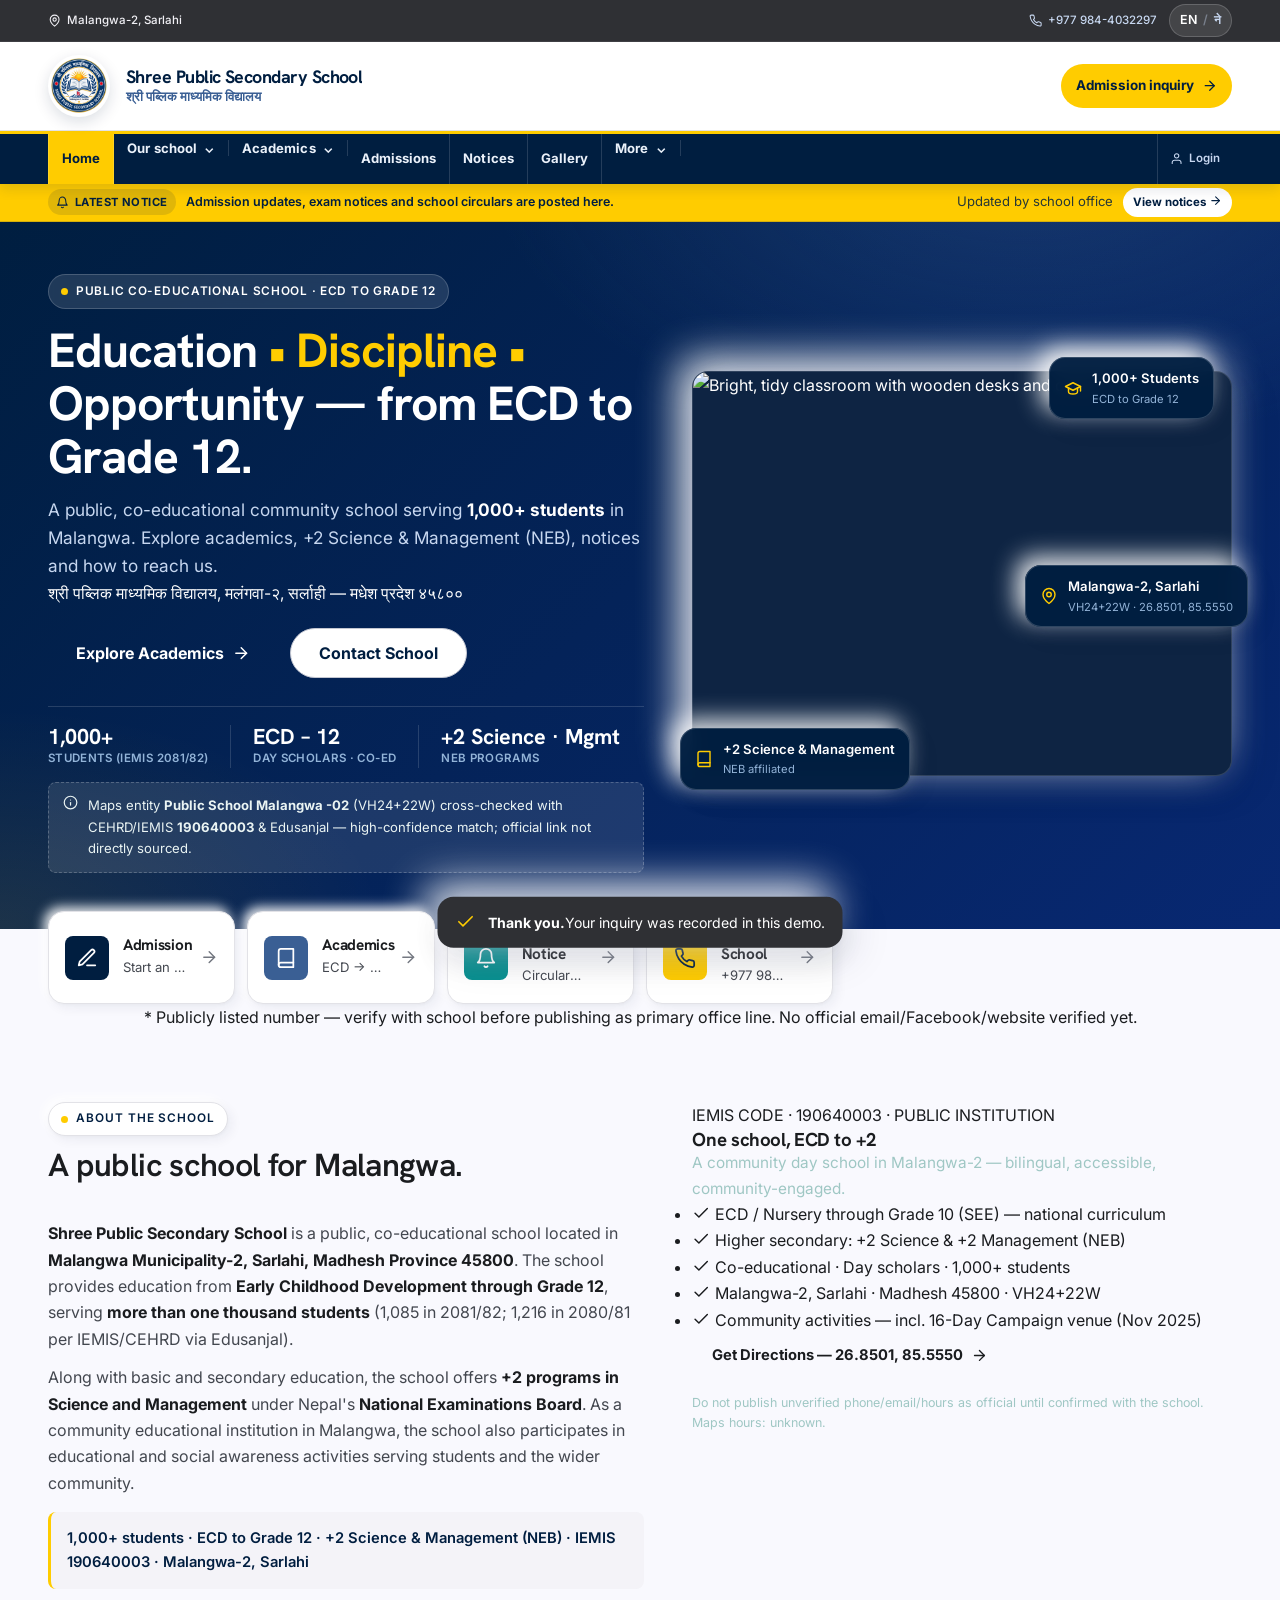
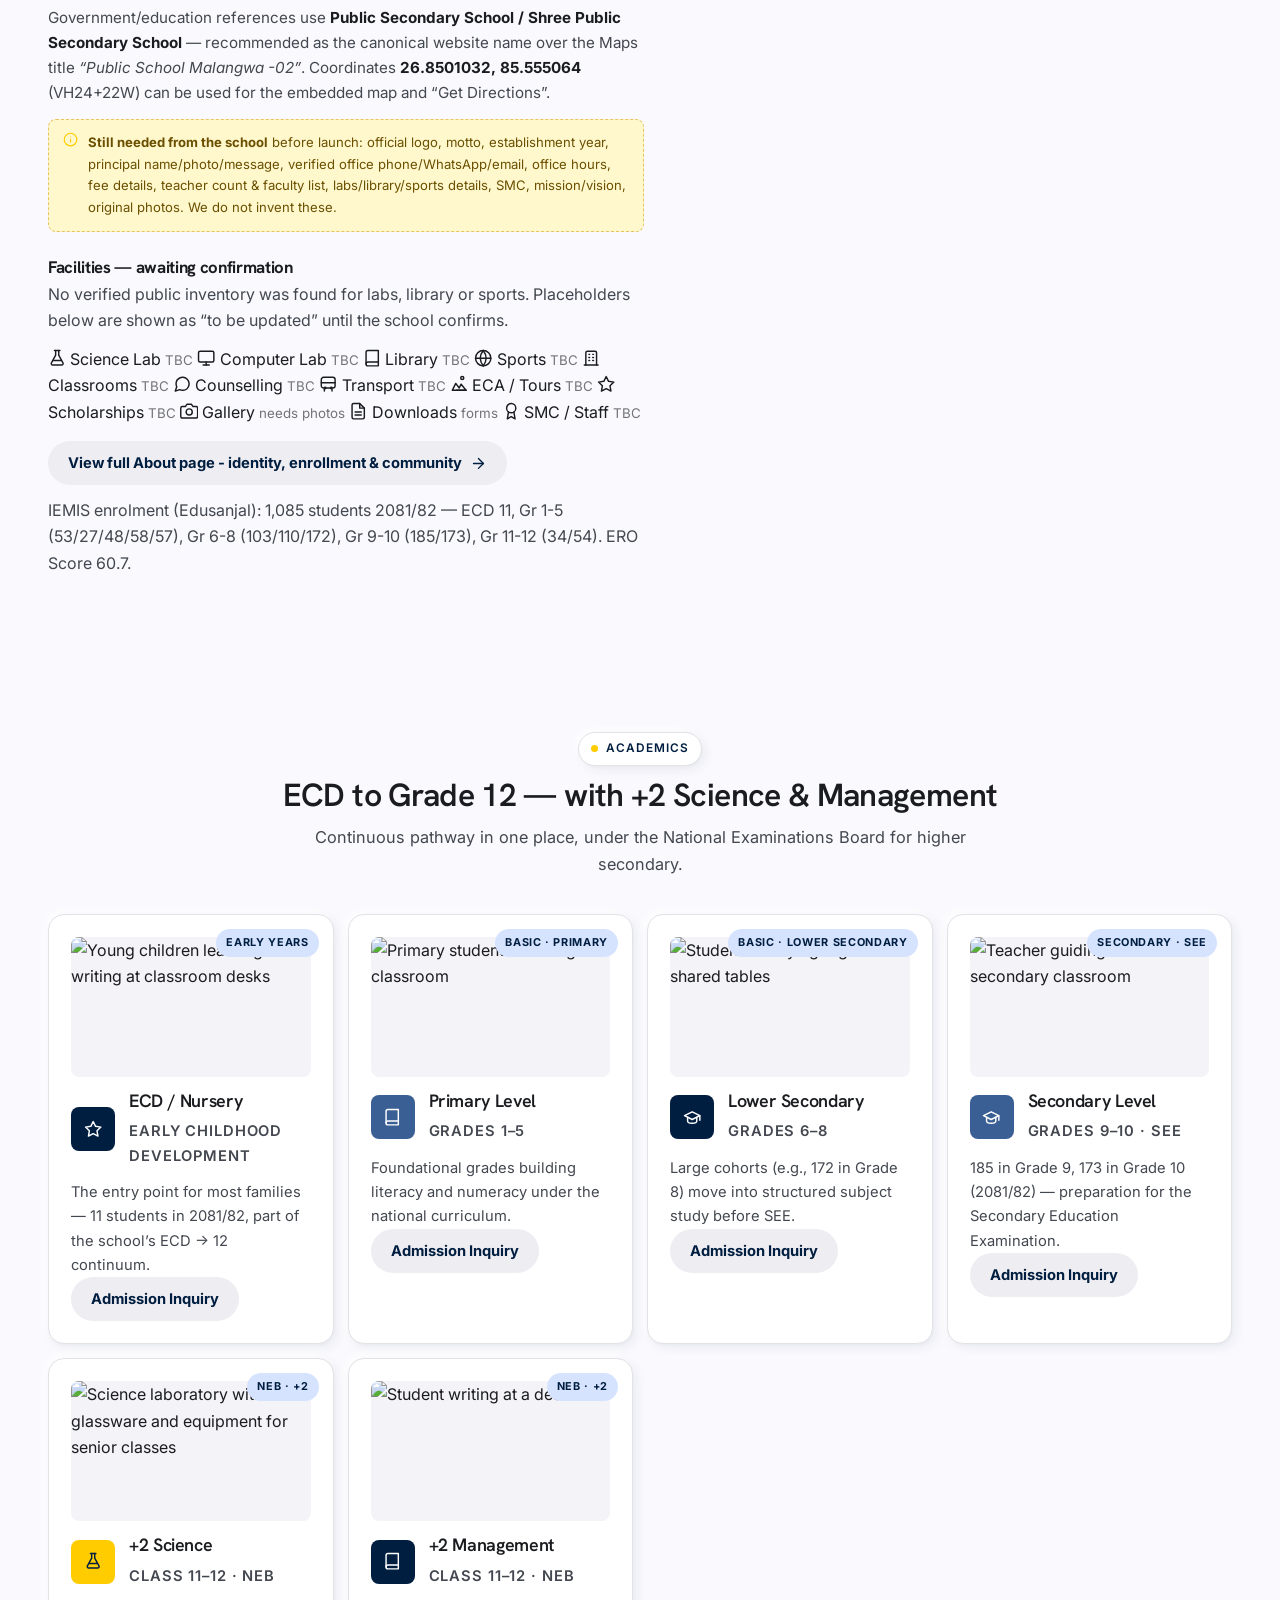
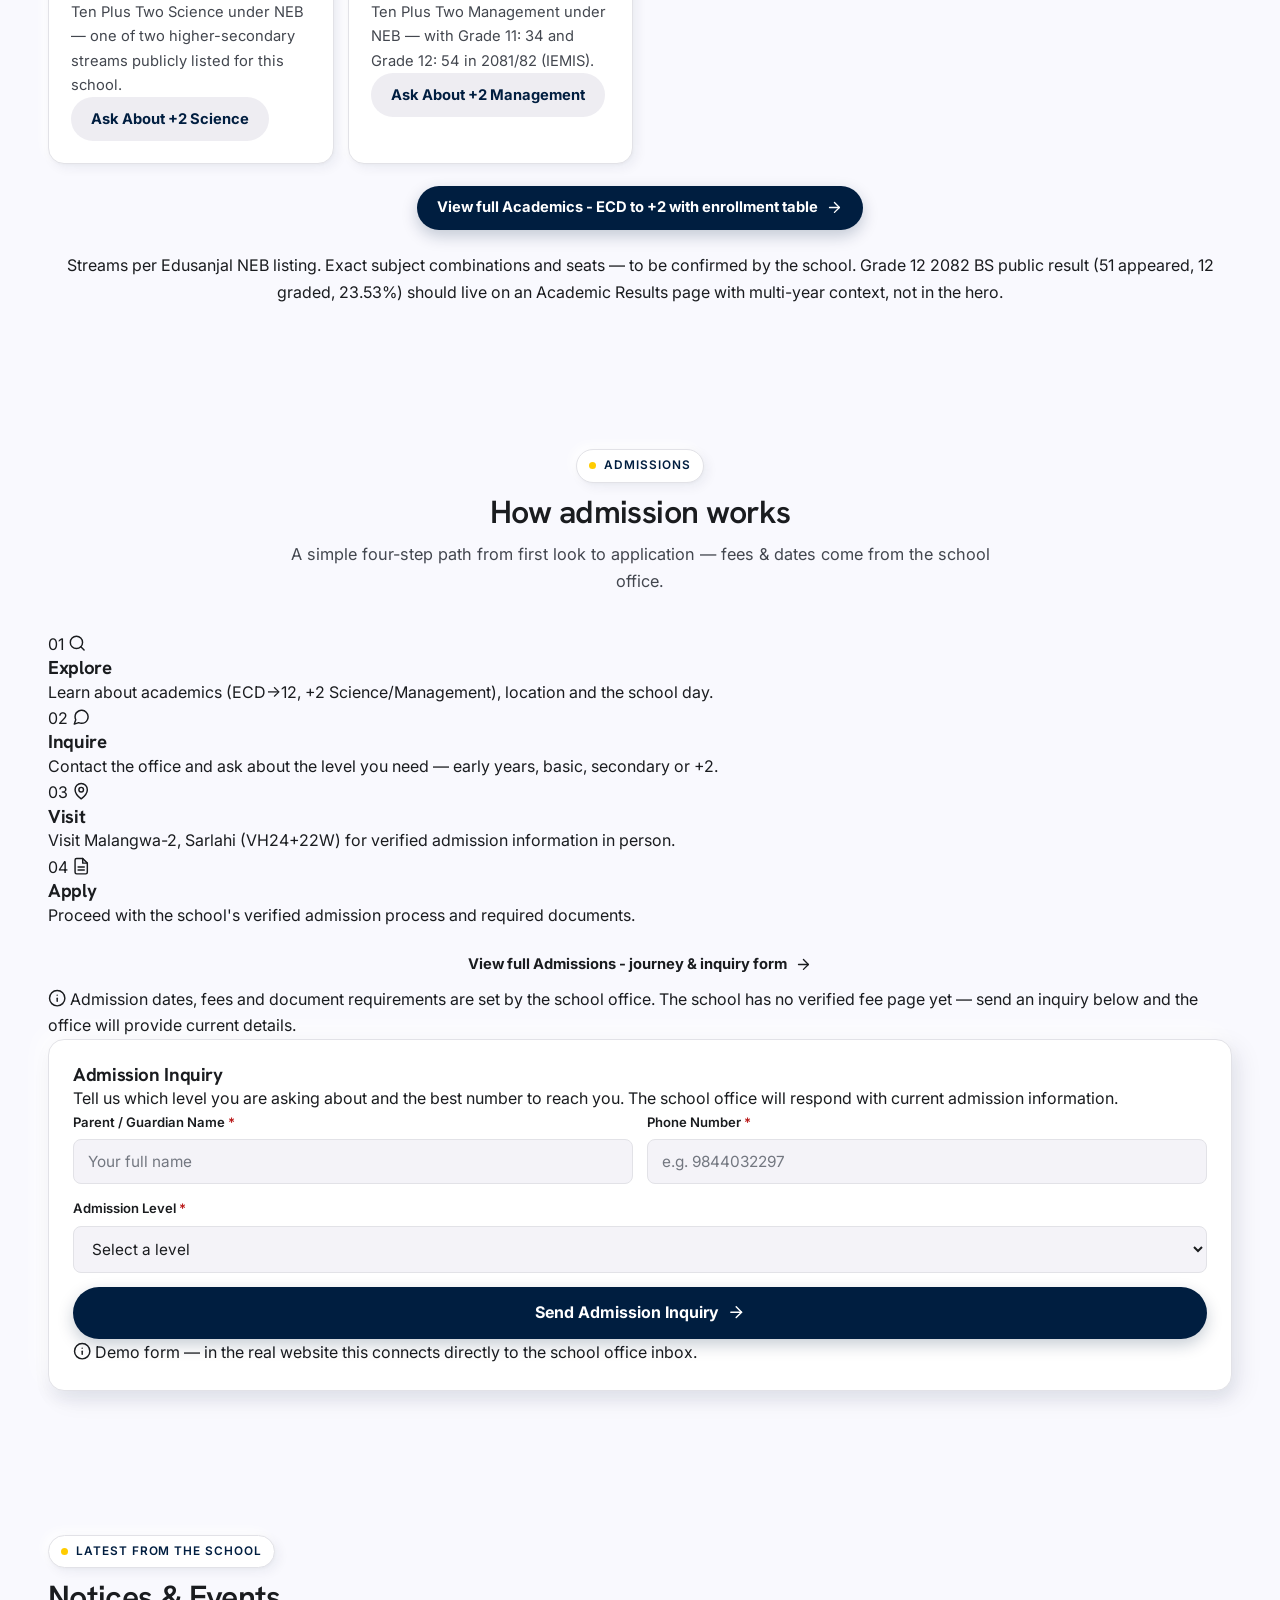
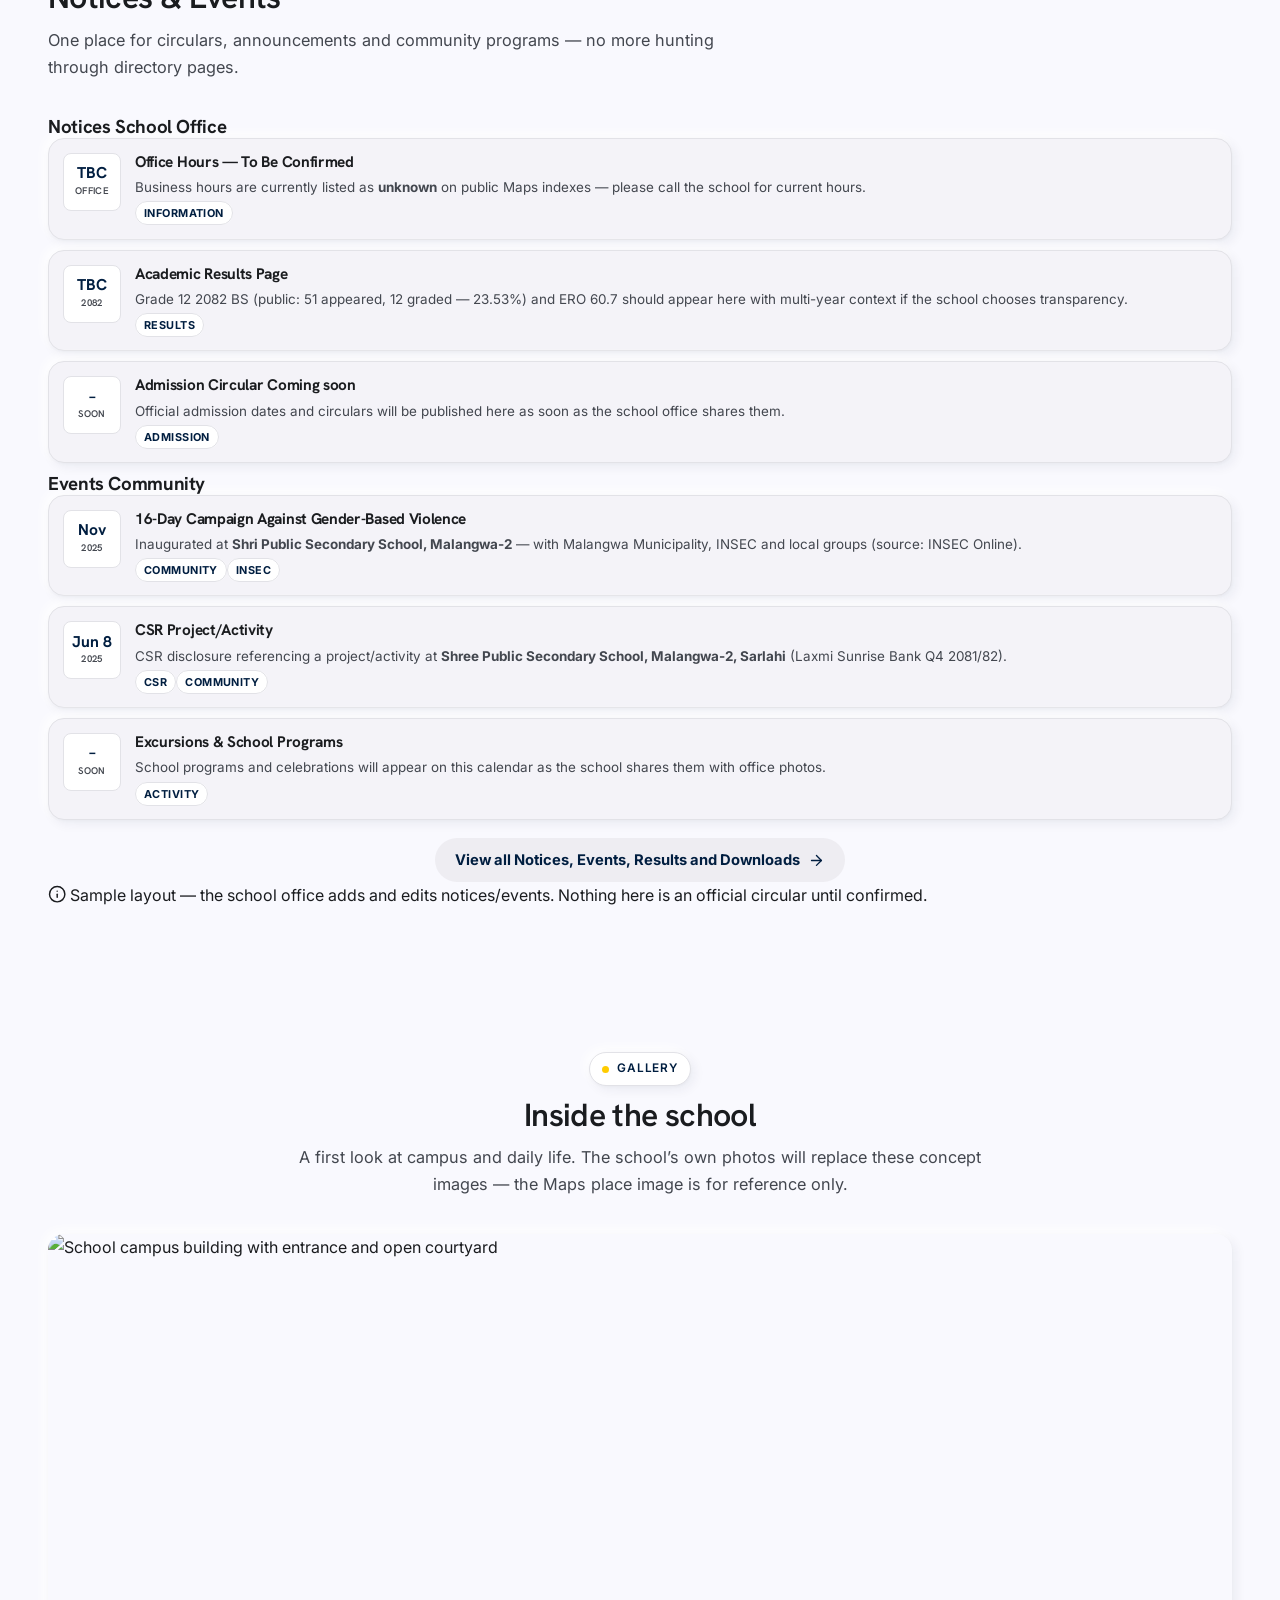
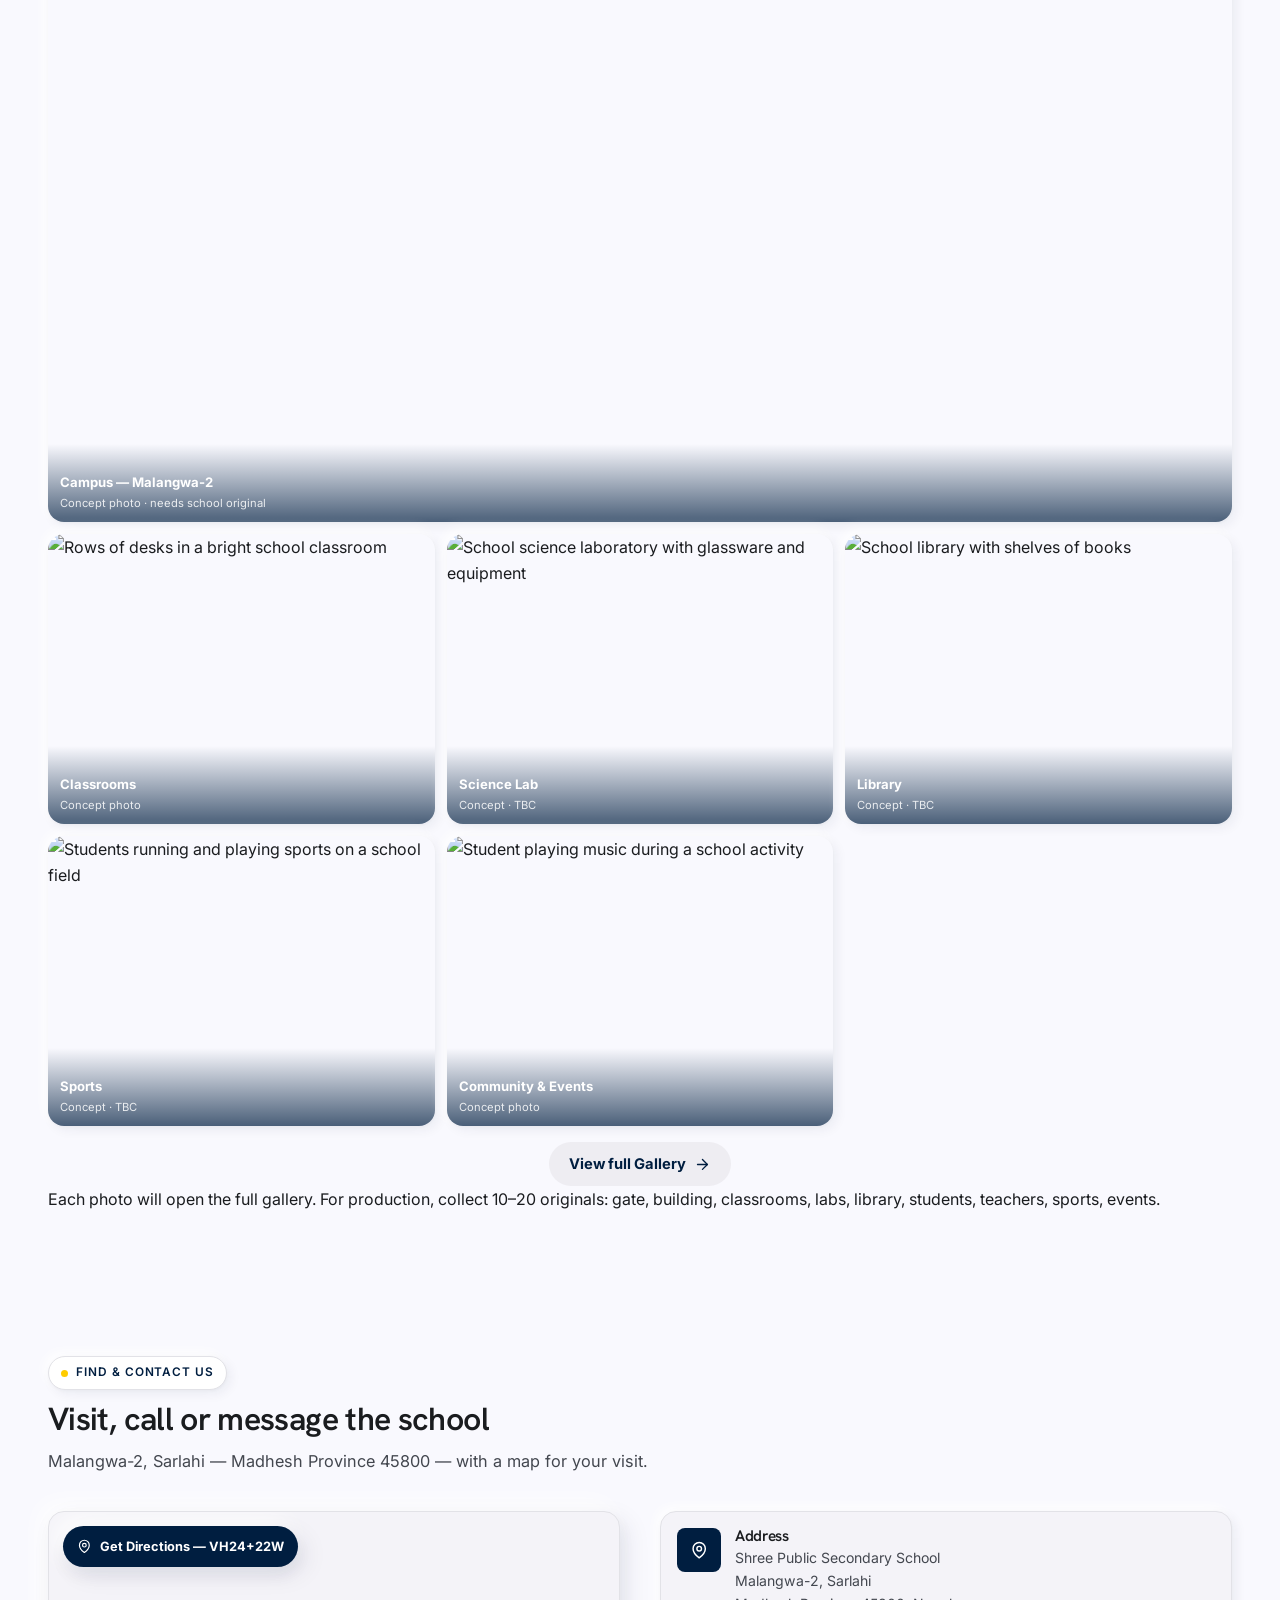
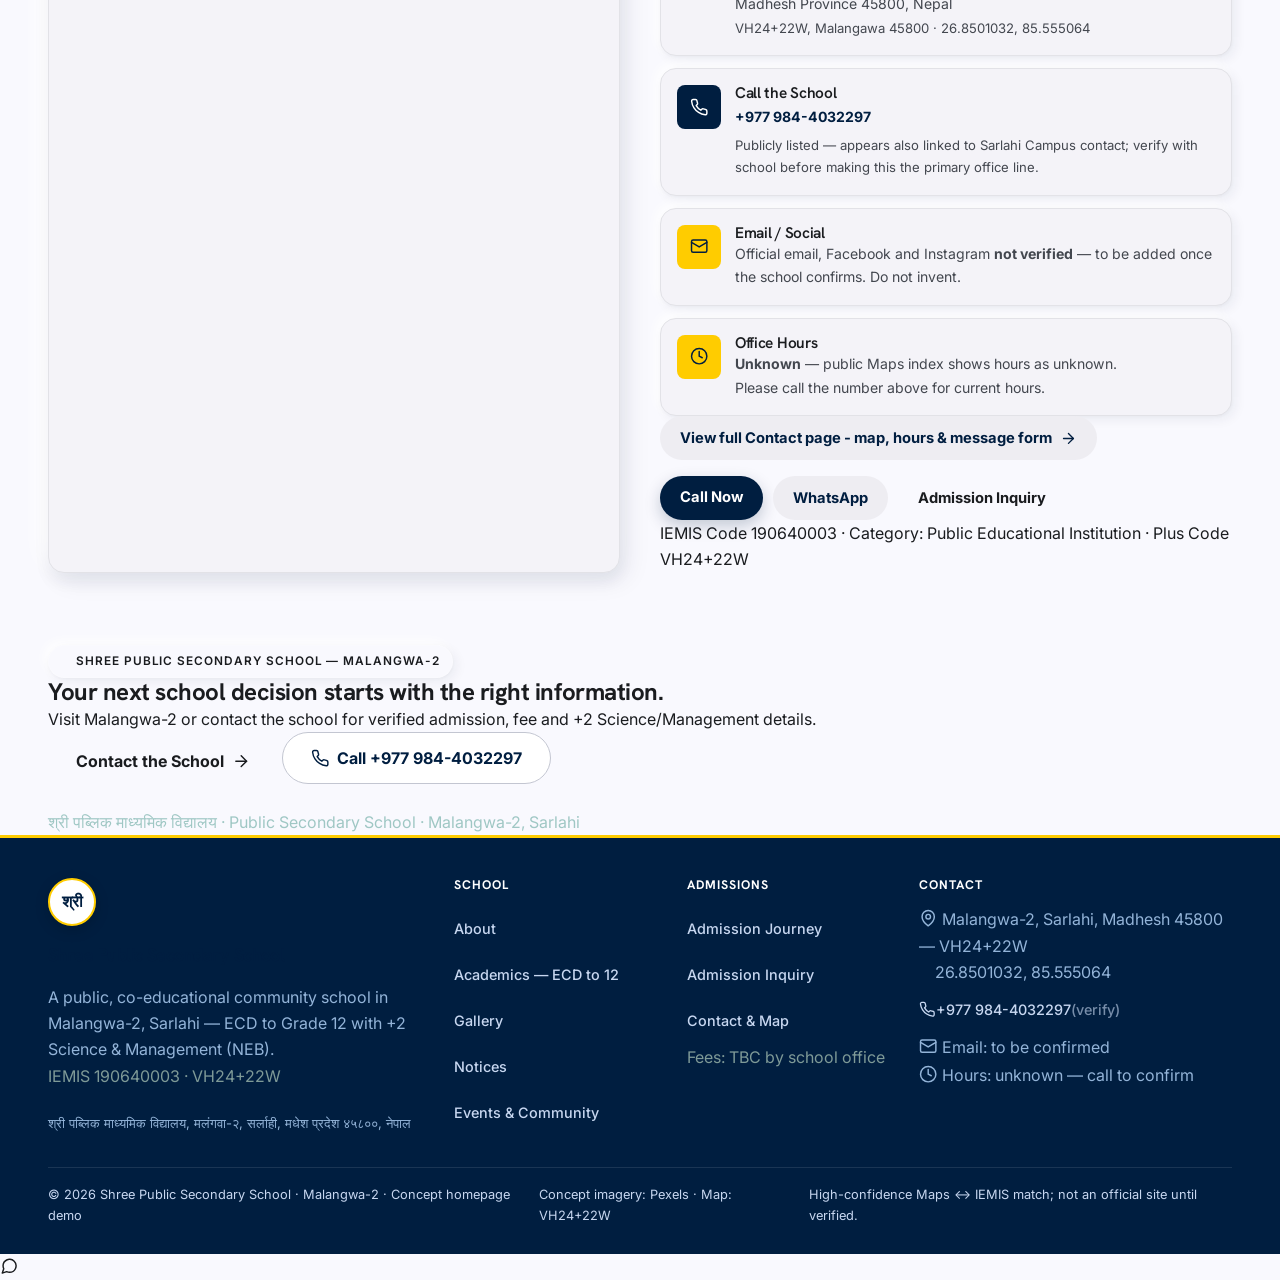
==== commit 2586a329: "Update school header navigation layout" ====
--- a/index.html
+++ b/index.html
@@ -44,32 +44,29 @@
   <symbol id="i-search" viewBox="0 0 24 24"><circle cx="11" cy="11" r="8"/><path d="m21 21-4.3-4.3"/></symbol>
 </svg>
 
-<aside class="demo-note" id="demoNote" aria-label="Concept demo notice">
-  <span><b>Concept demo</b> — Shree Public Secondary School, Malangwa-2 · not the school's live website.</span>
-  <button id="demoDismiss" aria-label="Dismiss demo notice"><svg class="ic"><use href="#i-close"/></svg></button>
+<aside class="utility-bar" aria-label="School contact bar">
+  <div class="wrap utility-inner">
+    <div class="utility-left">
+      <span class="utility-loc"><svg class="ic"><use href="#i-pin"/></svg> Malangwa-2, Sarlahi</span>
+    </div>
+    <div class="utility-right">
+      <a href="tel:+9779844032297"><svg class="ic"><use href="#i-phone"/></svg> +977 984-4032297</a>
+      <span class="lang-toggle"><span class="active">EN</span><span class="sep">/</span><span>ने</span></span>
+    </div>
+  </div>
 </aside>
 
 <header class="site-header" id="siteHeader">
-  <div class="wrap header-inner">
+  <div class="wrap masthead-inner">
     <a class="brand" href="#home" aria-label="Shree Public Secondary School home">
-      <span class="brand-mark" aria-hidden="true">श्री</span>
-      <span>
-        <span class="brand-name">Shree Public Secondary</span>
-        <span class="brand-sub">Malangwa-2, Sarlahi · Madhesh 45800</span>
+      <span class="brand-mark" aria-hidden="true"><img src="assets/img/logo.png" alt=""></span>
+      <span class="brand-text">
+        <span class="brand-name">Shree Public Secondary School</span>
+        <span class="brand-name-np">श्री पब्लिक माध्यमिक विद्यालय</span>
       </span>
     </a>
-    <nav class="main-nav" aria-label="Primary">
-      <a href="#home">Home</a>
-      <a href="about.html">About</a>
-      <a href="academics.html">Academics</a>
-      <a href="admissions.html">Admissions</a>
-      <a href="notices.html">Notices</a>
-      <a href="notices.html">Events</a>
-      <a href="gallery.html">Gallery</a>
-      <a href="contact.html">Contact</a>
-    </nav>
     <div class="header-cta">
-      <a href="admissions.html" class="btn btn-primary">Admission Inquiry</a>
+      <a href="admissions.html" class="btn btn-gold">Admission inquiry <svg class="ic"><use href="#i-arrow"/></svg></a>
     </div>
     <button class="nav-toggle" id="navToggle" aria-label="Open menu" aria-expanded="false">
       <svg class="ic"><use href="#i-menu"/></svg>
@@ -77,9 +74,58 @@
   </div>
 </header>
 
+<nav class="main-nav-bar" aria-label="Primary navigation">
+  <div class="wrap nav-inner">
+    <nav class="main-nav">
+      <a class="active" href="#home">Home</a>
+      <div class="nav-dropdown">
+        <button class="nav-drop-btn" type="button">Our school <span aria-hidden="true">⌄</span></button>
+        <div class="nav-drop-menu">
+          <a href="about.html">About the school</a>
+          <a href="management.php">School management</a>
+          <a href="contact.html">Contact &amp; location</a>
+        </div>
+      </div>
+      <div class="nav-dropdown">
+        <button class="nav-drop-btn" type="button">Academics <span aria-hidden="true">⌄</span></button>
+        <div class="nav-drop-menu">
+          <a href="academics.html">Programs &amp; classes</a>
+          <a href="academic-calendar.php">Academic calendar</a>
+          <a href="results.php">Results</a>
+        </div>
+      </div>
+      <a href="admissions.html">Admissions</a>
+      <a href="notices.html">Notices</a>
+      <a href="gallery.html">Gallery</a>
+      <div class="nav-dropdown nav-more">
+        <button class="nav-drop-btn" type="button">More <span aria-hidden="true">⌄</span></button>
+        <div class="nav-drop-menu">
+          <a href="events.php">Events</a>
+          <a href="downloads.php">Downloads</a>
+          <a href="results.php">Results</a>
+          <a href="contact.html">Contact</a>
+        </div>
+      </div>
+    </nav>
+    <a class="nav-login" href="contact.html"><svg class="ic"><use href="#i-user"/></svg> Login</a>
+  </div>
+</nav>
+
+<div class="notice-bar urgent" role="status">
+  <div class="wrap notice-bar-inner">
+    <span class="notice-bar-label"><svg class="ic"><use href="#i-bell"/></svg> Latest notice</span>
+    <a class="notice-bar-title" href="notices.html">Admission updates, exam notices and school circulars are posted here.</a>
+    <span class="notice-bar-date">Updated by school office</span>
+    <a class="notice-bar-cta" href="notices.html">View notices <svg class="ic"><use href="#i-arrow"/></svg></a>
+  </div>
+</div>
+
 <nav class="mobile-nav" id="mobileNav" aria-label="Mobile">
   <div class="mn-head">
-    <span class="brand-name">Shree Public<br>Secondary School</span>
+    <span class="mobile-brand">
+      <img src="assets/img/logo.png" alt="">
+      <span><strong>Shree Public</strong><br>Secondary School</span>
+    </span>
     <button class="mn-close" id="navClose" aria-label="Close menu"><svg class="ic"><use href="#i-close"/></svg></button>
   </div>
   <div class="mn-links">
@@ -105,7 +151,7 @@
     <div class="hero-grid-bg" aria-hidden="true"></div>
     <div class="wrap hero-inner">
       <div class="hero-copy">
-        <span class="hero-badge"><span class="dot"></span> श्री पब्लिक माध्यमिक विद्यालय · Malangwa-2, Sarlahi</span>
+        <span class="hero-badge"><span class="dot"></span> Public co-educational school · ECD to Grade 12</span>
         <h1>Education <span class="accent">• Discipline •</span> Opportunity — from ECD to Grade 12.</h1>
         <p class="lead">A public, co-educational community school serving <strong>1,000+ students</strong> in Malangwa. Explore academics, +2 Science &amp; Management (NEB), notices and how to reach us.</p>
         <p class="nepali">श्री पब्लिक माध्यमिक विद्यालय, मलंगवा-२, सर्लाही — मधेश प्रदेश ४५८००</p>
@@ -644,8 +690,6 @@
   navClose.addEventListener('click', closeNav);
   mobileNav.querySelectorAll('a').forEach(function(a){ a.addEventListener('click', closeNav); });
   window.addEventListener('keydown', function(e){ if(e.key === 'Escape') closeNav(); });
-  var note = document.getElementById('demoNote');
-  document.getElementById('demoDismiss').addEventListener('click', function(){ note.classList.add('hide'); });
   var revealEls = document.querySelectorAll('.reveal');
   if('IntersectionObserver' in window){
     var io = new IntersectionObserver(function(entries){
--- a/style.css
+++ b/style.css
@@ -107,7 +107,7 @@
 
 /* Utility bar — Deep Navy authority */
 .utility-bar{background:var(--inverse-surface);color:var(--inverse-on-surface);font-size:.78rem;font-weight:500;border-bottom:1px solid rgba(255,255,255,.08)}
-.utility-inner{display:flex;align-items:center;justify-content:space-between;gap:16px;min-height:36px;flex-wrap:wrap;padding:6px 0}
+.utility-inner{display:flex;align-items:center;justify-content:space-between;gap:16px;min-height:36px;flex-wrap:wrap;padding-top:6px;padding-bottom:6px}
 .utility-left,.utility-right{display:flex;align-items:center;gap:12px;flex-wrap:wrap}
 .gov-badge{display:inline-flex;align-items:center;gap:6px;font-weight:600;letter-spacing:.02em;color:var(--inverse-on-surface)}
 .gov-badge .dot{width:7px;height:7px;border-radius:50%;background:var(--heritage-gold);box-shadow:0 0 0 4px rgba(255,204,0,.22)}
@@ -171,7 +171,7 @@
 /* Notice bar */
 .notice-bar{background:var(--primary);color:#fff;border-bottom:1px solid rgba(255,255,255,.12)}
 .notice-bar.urgent{background:var(--error)}
-.notice-bar-inner{display:flex;align-items:center;gap:14px;min-height:44px;flex-wrap:wrap;padding:8px 0;font-size:.88rem}
+.notice-bar-inner{display:flex;align-items:center;gap:14px;min-height:44px;flex-wrap:wrap;padding-top:8px;padding-bottom:8px;font-size:.88rem}
 .notice-bar-label{display:inline-flex;align-items:center;gap:6px;font-weight:700;letter-spacing:.04em;text-transform:uppercase;background:rgba(255,255,255,.14);padding:6px 10px;border-radius:var(--radius-full);white-space:nowrap}
 .notice-bar.urgent .notice-bar-label{background:rgba(255,255,255,.18)}
 .notice-bar-title{font-weight:600;flex:1;min-width:200px;white-space:nowrap;overflow:hidden;text-overflow:ellipsis}
@@ -179,6 +179,65 @@
 .notice-bar-date{opacity:.85;font-size:.82rem;white-space:nowrap}
 .notice-bar-cta{font-weight:700;white-space:nowrap;background:#fff;color:var(--primary);padding:7px 14px;border-radius:var(--radius-full);font-size:.82rem}
 .notice-bar.urgent .notice-bar-cta{color:var(--error)}
+
+/* School masthead — crest-led identity with a clear campus navigation */
+.site-header{position:relative;background:#fff;border-bottom:1px solid var(--border);backdrop-filter:none;-webkit-backdrop-filter:none}
+.utility-bar{font-size:.72rem}
+.utility-inner{min-height:32px;padding-top:4px;padding-bottom:4px}
+.masthead-inner{display:grid;grid-template-columns:minmax(0,1fr) auto;align-items:center;gap:20px;min-height:88px}
+.brand{gap:16px;margin-right:0}
+.brand-mark{width:62px;height:62px;padding:3px;background:#fff;border:0;box-shadow:0 5px 15px rgba(0,30,64,.14)}
+.brand-text{gap:2px}
+.brand-name{font-size:1.12rem;letter-spacing:-.03em;color:var(--primary)}
+.brand-name-np{font-size:.82rem;color:var(--surface-tint);line-height:1.25}
+.brand-sub,.masthead-note{display:none}
+.header-cta{display:flex;align-items:center}
+.header-cta .btn{white-space:nowrap;padding:10px 15px;font-size:.84rem;box-shadow:none}
+.main-nav-bar{display:block;background:var(--primary);border-top:3px solid var(--heritage-gold);box-shadow:0 5px 12px rgba(0,30,64,.12);position:sticky;top:0;z-index:35}
+.nav-inner{display:flex;align-items:stretch;min-height:50px}
+.main-nav{display:flex;align-items:stretch;flex:1;gap:0}
+.main-nav a,.nav-drop-btn{display:inline-flex;align-items:center;gap:7px;border-radius:0;border-right:1px solid rgba(255,255,255,.14);padding:0 13px;color:#EAF1FA;font-size:.82rem;font-weight:700;letter-spacing:.005em}
+.main-nav a:first-child{border-left:1px solid rgba(255,255,255,.14)}
+.main-nav a:hover,.nav-drop-btn:hover,.main-nav a:focus-visible,.nav-drop-btn:focus-visible{background:var(--primary-container);color:#fff}
+.main-nav a.active{background:var(--heritage-gold);color:var(--primary)}
+.nav-drop-btn{background:transparent}
+.nav-drop-menu{top:calc(100% + 4px);left:0;min-width:225px;border:0;border-top:3px solid var(--heritage-gold);border-radius:0 0 var(--radius-md) var(--radius-md);box-shadow:0 12px 28px rgba(0,30,64,.22);padding:7px;background:#fff}
+.nav-drop-menu a{display:flex;color:var(--primary);border:0;padding:10px 12px;border-radius:var(--radius-sm);font-size:.84rem}
+.nav-drop-menu a:hover{background:var(--surface-low);color:var(--primary)}
+.nav-login{display:inline-flex;align-items:center;gap:6px;margin-left:auto;padding:0 12px;color:#C7D7F0;font-size:.72rem;font-weight:600;white-space:nowrap;border-left:1px solid rgba(255,255,255,.14)}
+.nav-login:hover{background:var(--primary-container);color:#fff}
+.mobile-brand{display:flex;align-items:center;gap:10px;color:#fff;font-family:var(--font-head);font-size:.9rem;line-height:1.15}
+.mobile-brand img{width:42px;height:42px;object-fit:contain;border-radius:50%;background:#fff;padding:2px}
+.mobile-brand strong{font-size:1.04rem}
+.notice-bar.urgent{background:var(--heritage-gold);color:var(--primary);border-bottom-color:rgba(0,30,64,.16)}
+.notice-bar.urgent .notice-bar-label{background:rgba(0,30,64,.12)}
+.notice-bar.urgent .notice-bar-cta{color:var(--primary)}
+.notice-bar-inner{min-height:34px;padding-top:4px;padding-bottom:4px;gap:10px;font-size:.78rem}
+.notice-bar-label{padding:4px 8px;font-size:.7rem}
+.notice-bar-cta{padding:5px 10px;font-size:.72rem}
+
+@media(max-width:899px){
+  .utility-inner{padding-top:5px;padding-bottom:5px;gap:8px;flex-wrap:nowrap}
+  .utility-left{display:flex;min-width:0;white-space:nowrap}
+  .utility-right{width:auto;justify-content:flex-end;gap:8px;white-space:nowrap}
+  .utility-right a{font-size:.66rem}
+  .utility-loc{font-size:.66rem}
+  .masthead-inner{grid-template-columns:1fr auto;gap:12px;min-height:74px}
+  .brand{gap:10px}
+  .brand-mark{width:52px;height:52px}
+  .brand-name{font-size:.96rem}
+  .brand-name-np{font-size:.7rem}
+  .masthead-note,.header-cta{display:none}
+  .main-nav-bar{display:none}
+  .notice-bar-inner{gap:8px}
+  .notice-bar-date{display:none}
+  .notice-bar-title{min-width:0;font-size:.72rem}
+  .notice-bar-cta{padding:5px 8px;font-size:.68rem}
+}
+
+@media(min-width:900px){
+  .nav-toggle{display:none}
+}
 
 /* Hero — Deep Navy with gold accent */
 .hero{position:relative;overflow:hidden;background:linear-gradient(135deg,var(--primary) 0%, var(--surface-dark) 100%);color:#fff;padding:36px 0 40px}
@@ -221,8 +280,8 @@
 
 /* Quick panel — 6 links tactile cards */
 .quick{margin-top:-18px;position:relative;z-index:5}
-.quick-grid{display:grid;grid-template-columns:1fr 1fr;gap:12px}
-.qa-card{display:flex;align-items:center;gap:14px;background:#fff;border:1px solid var(--border);border-radius:var(--radius-lg);padding:16px;box-shadow:var(--shadow-sm);transition:transform .16s,box-shadow .16s,border-color .16s}
+.quick-grid{display:grid;grid-template-columns:repeat(2,minmax(0,1fr));gap:12px}
+.qa-card{display:flex;align-items:center;gap:14px;min-width:0;background:#fff;border:1px solid var(--border);border-radius:var(--radius-lg);padding:16px;box-shadow:var(--shadow-sm);transition:transform .16s,box-shadow .16s,border-color .16s}
 .qa-card:hover{transform:translateY(-2px);box-shadow:var(--shadow-md);border-color:var(--heritage-gold)}
 .qa-icon{width:44px;height:44px;border-radius:var(--radius);flex:none;display:grid;place-items:center;background:var(--primary);color:#fff}
 .qa-card:nth-child(2) .qa-icon{background:var(--surface-tint)}
@@ -357,8 +416,8 @@
 .dl-actions .btn{padding:8px 14px;font-size:.8rem;min-height:36px}
 
 /* Govt links */
-.gov-grid{display:grid;grid-template-columns:1fr 1fr;gap:10px}
-.gov-link{display:flex;align-items:center;gap:12px;background:#fff;border:1px solid var(--border);border-radius:var(--radius-lg);padding:14px;font-weight:600;font-size:.88rem;transition:border-color .14s,box-shadow .14s;min-height:44px;box-shadow:var(--shadow-sm)}
+.gov-grid{display:grid;grid-template-columns:repeat(2,minmax(0,1fr));gap:10px}
+.gov-link{display:flex;align-items:center;gap:12px;min-width:0;background:#fff;border:1px solid var(--border);border-radius:var(--radius-lg);padding:14px;font-weight:600;font-size:.88rem;transition:border-color .14s,box-shadow .14s;min-height:44px;box-shadow:var(--shadow-sm)}
 .gov-link:hover{border-color:var(--surface-tint);box-shadow:var(--shadow-md)}
 .gov-link .ext{margin-left:auto;color:var(--muted-2);font-size:.7rem;letter-spacing:.04em;text-transform:uppercase}
 
@@ -484,7 +543,7 @@
 
 /* Responsive — 12 col desktop / 4 col mobile · footer: 1 → 2 → 4 */
 @media(min-width:560px){
-  .quick-grid{grid-template-columns:1fr 1fr 1fr}
+  .quick-grid{grid-template-columns:repeat(3,minmax(0,1fr))}
   .stats-grid{grid-template-columns:repeat(4,1fr)}
   .stat{border-bottom:0}
   .stat:nth-child(2n){border-right:1px solid var(--border)}
@@ -511,7 +570,7 @@
   .hero{padding:52px 0 56px}
   .hero-inner{grid-template-columns:1.05fr .95fr;gap:48px}
   .hero-art{display:block}
-  .quick-grid{grid-template-columns:repeat(6,1fr)}
+  .quick-grid{grid-template-columns:repeat(6,minmax(0,1fr))}
   .about-grid{grid-template-columns:1.05fr .95fr;gap:48px}
   .principal-grid{grid-template-columns:360px 1fr;gap:40px}
   .acad-grid{grid-template-columns:repeat(3,1fr)}
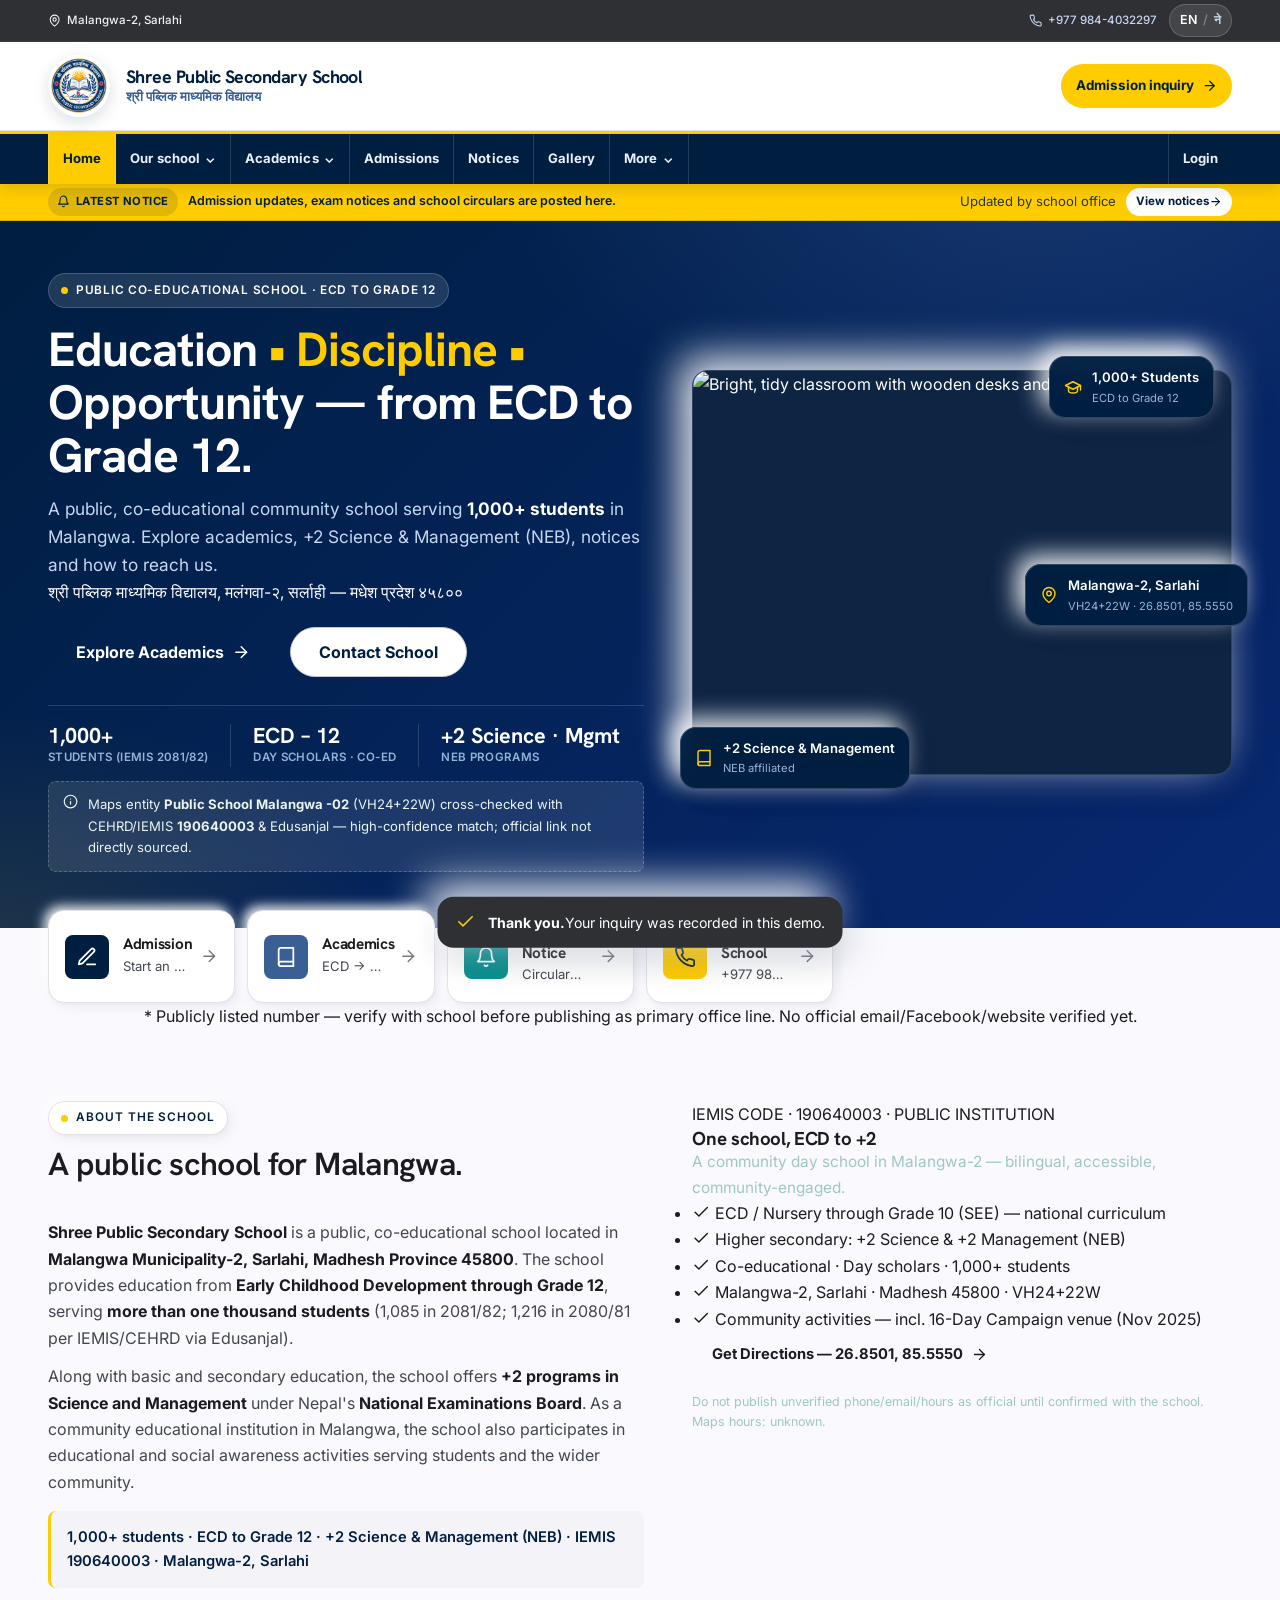
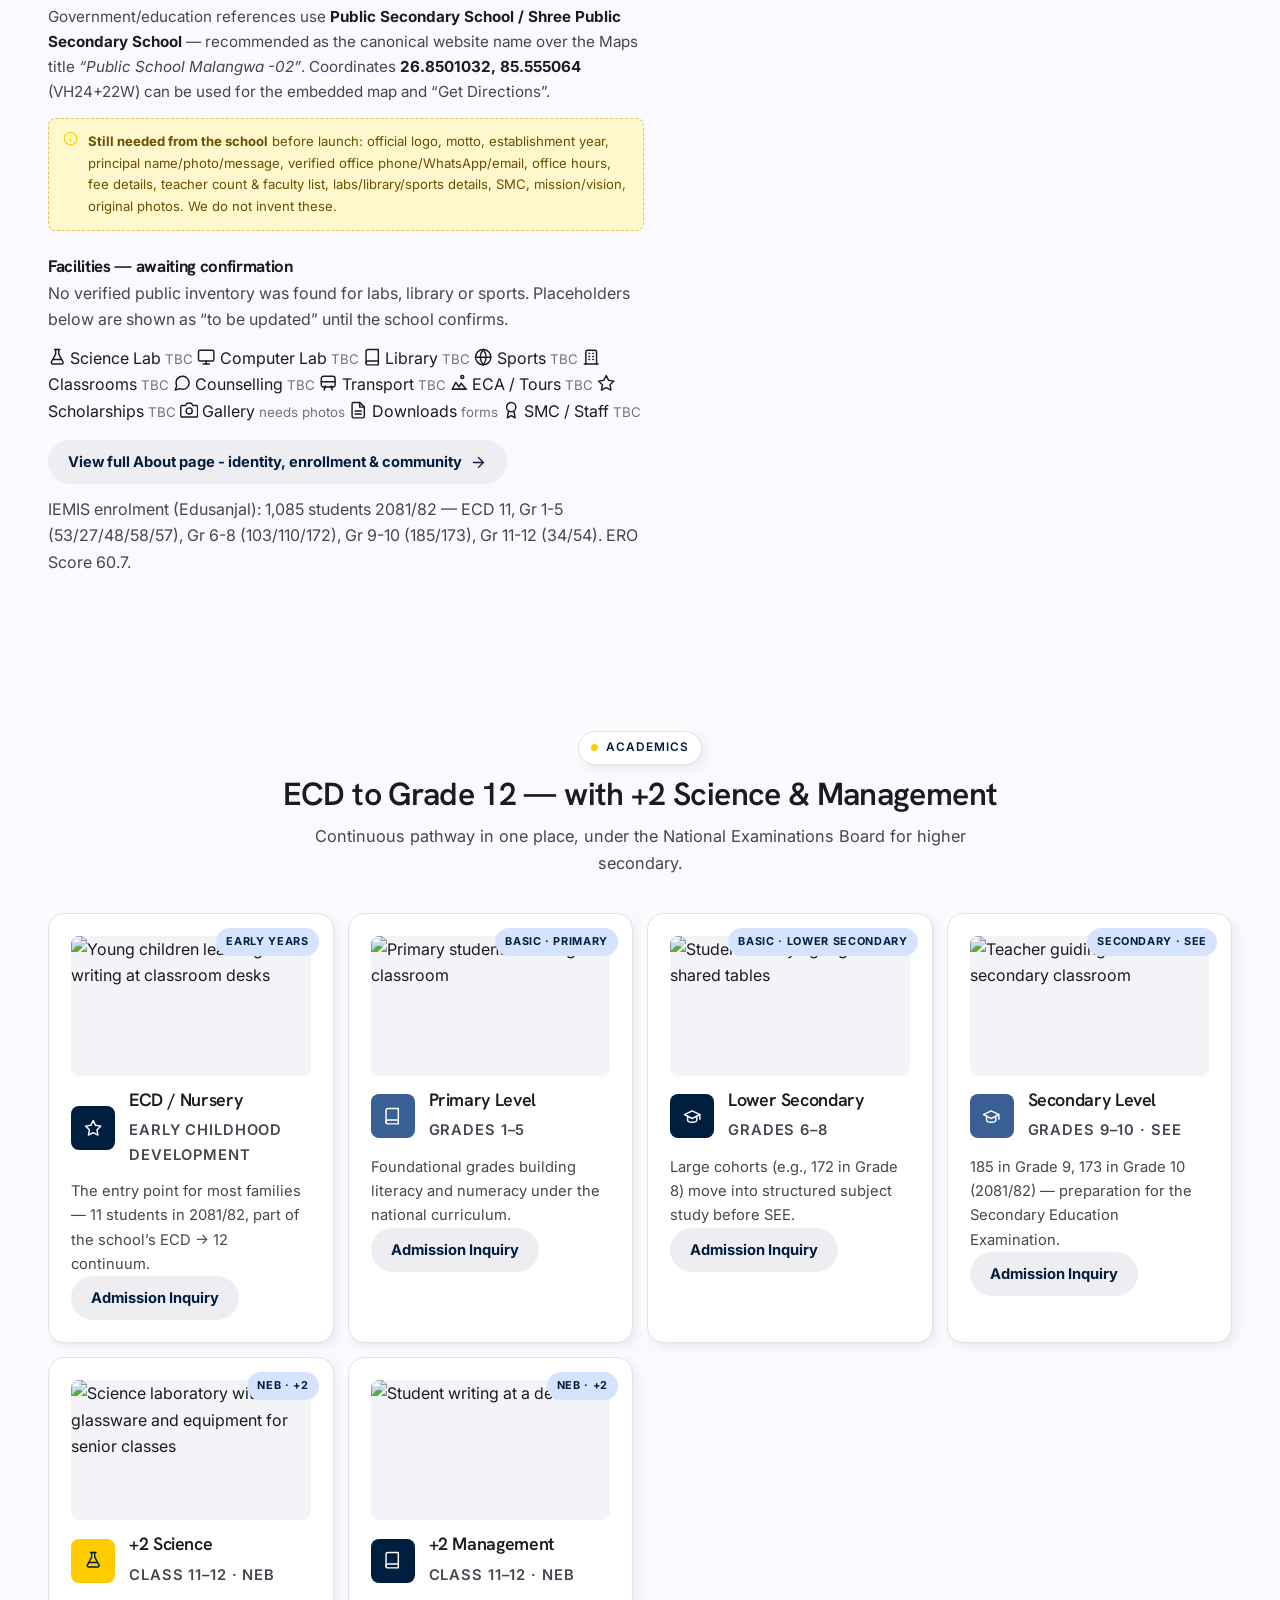
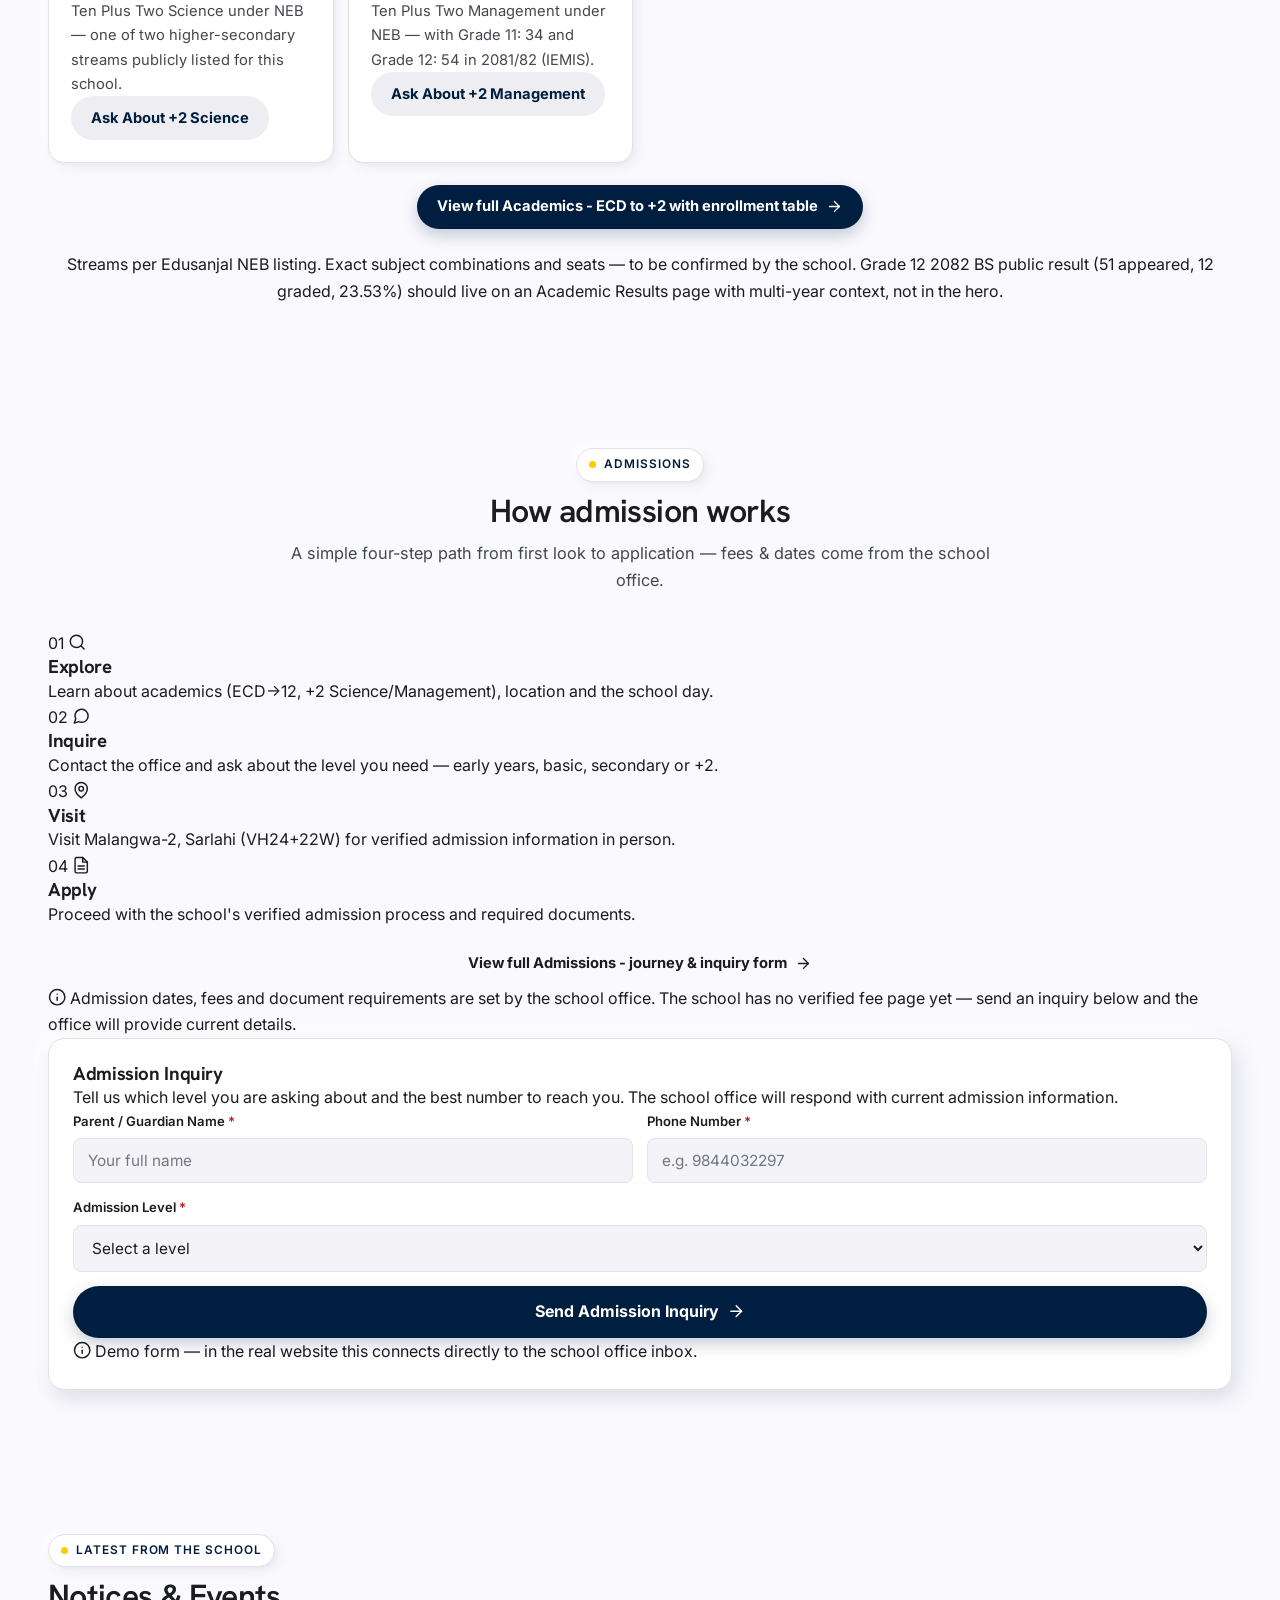
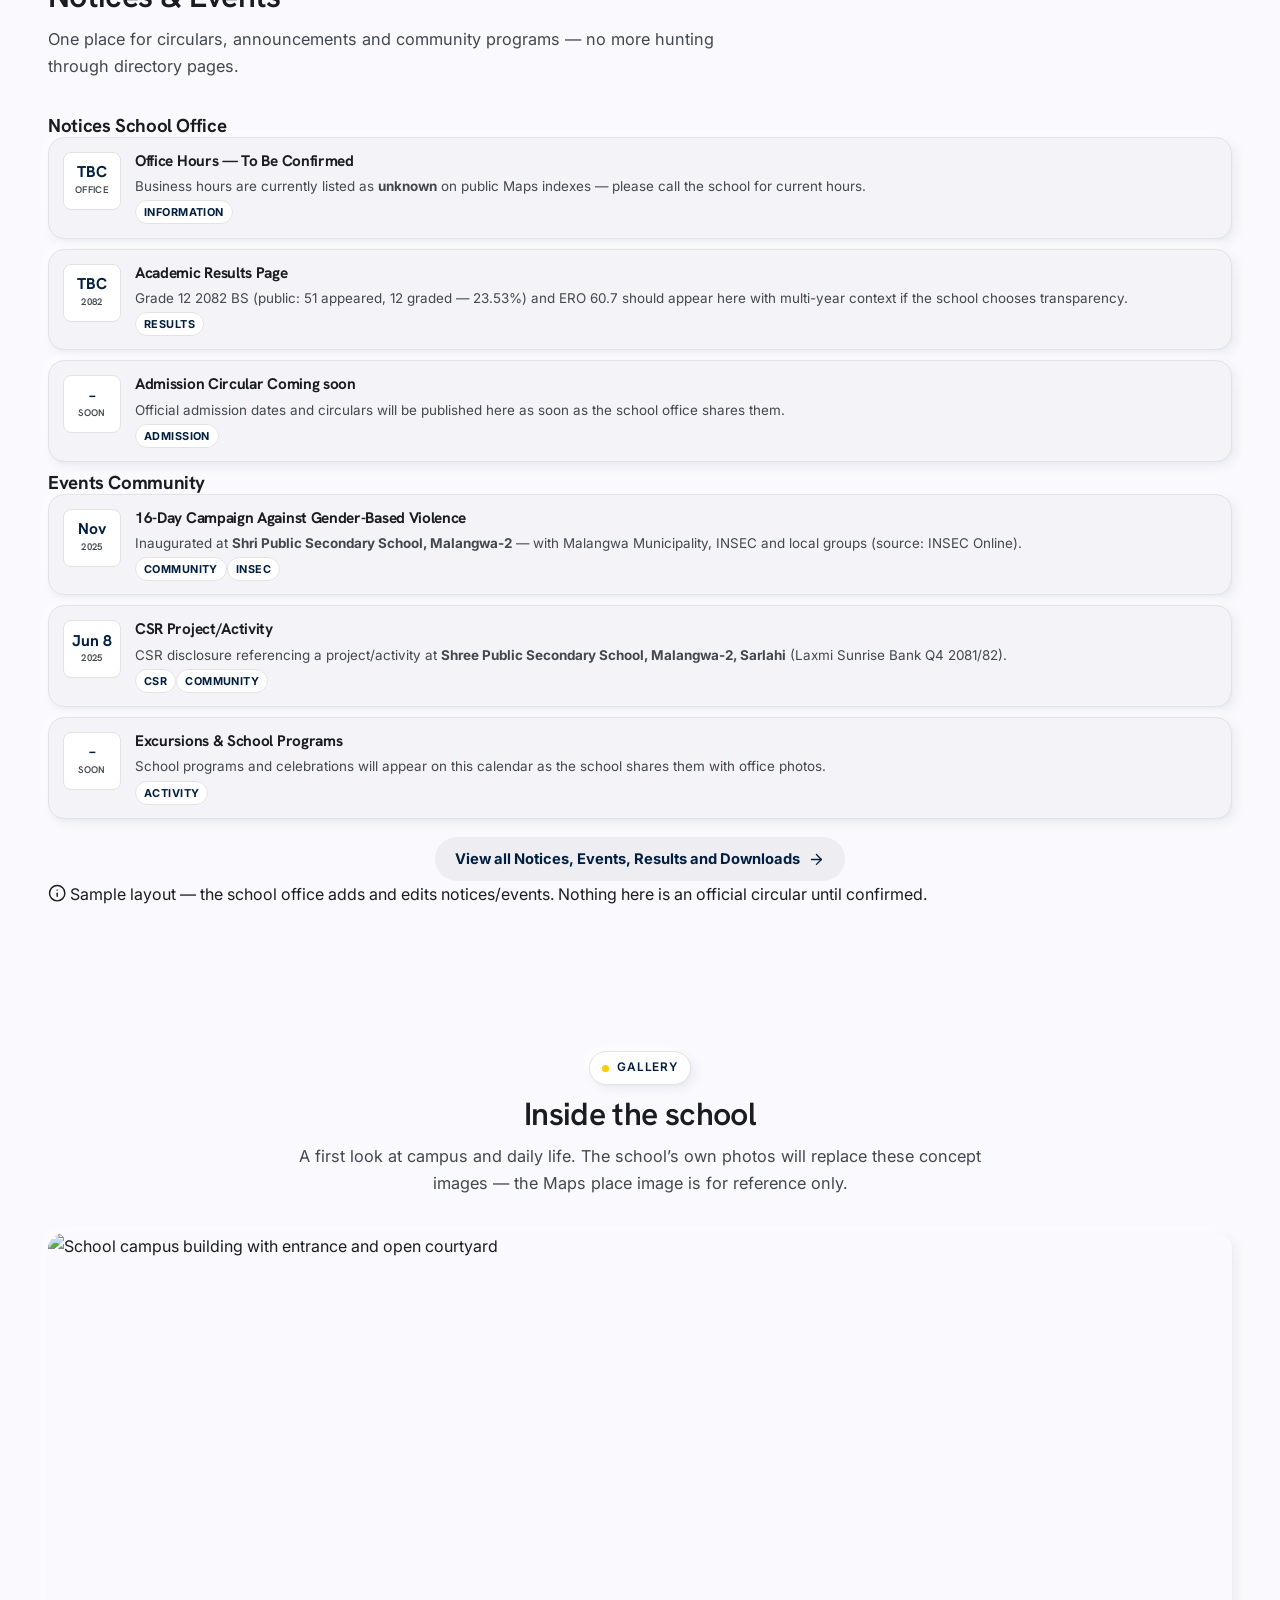
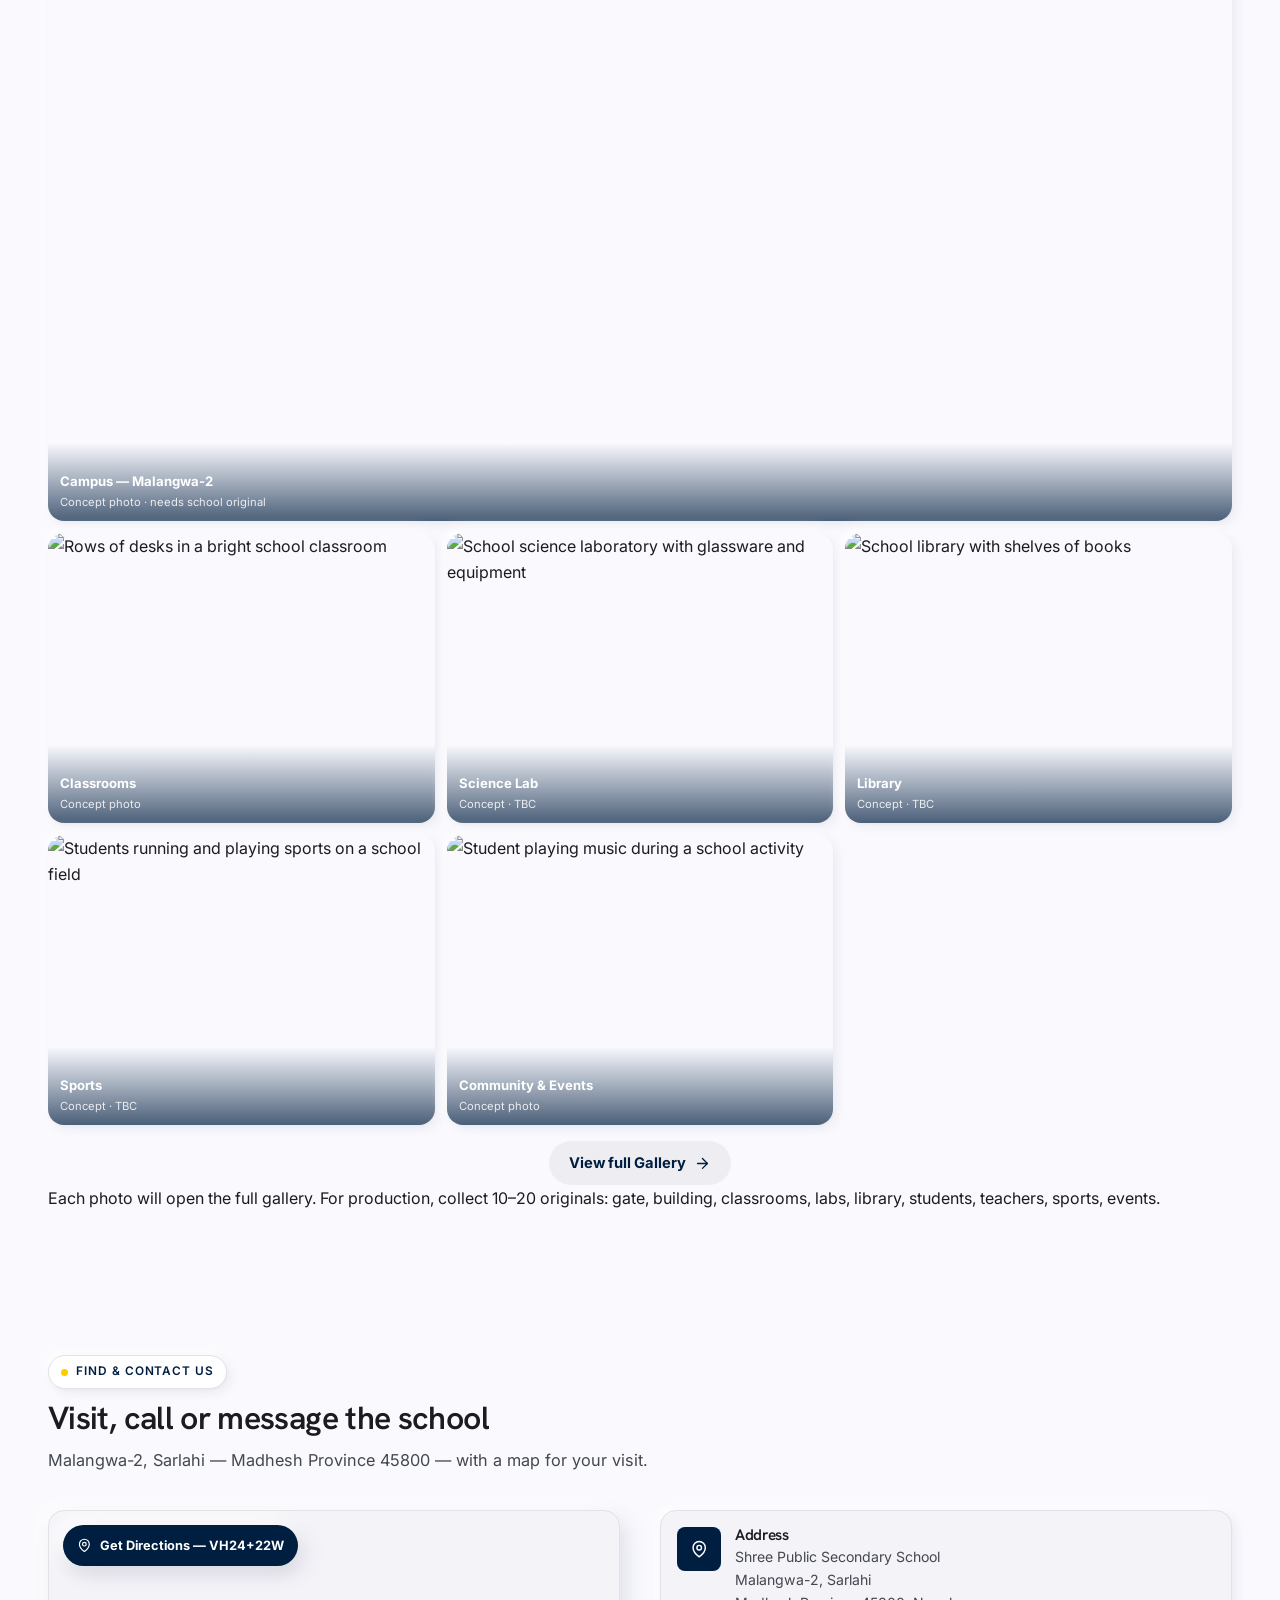
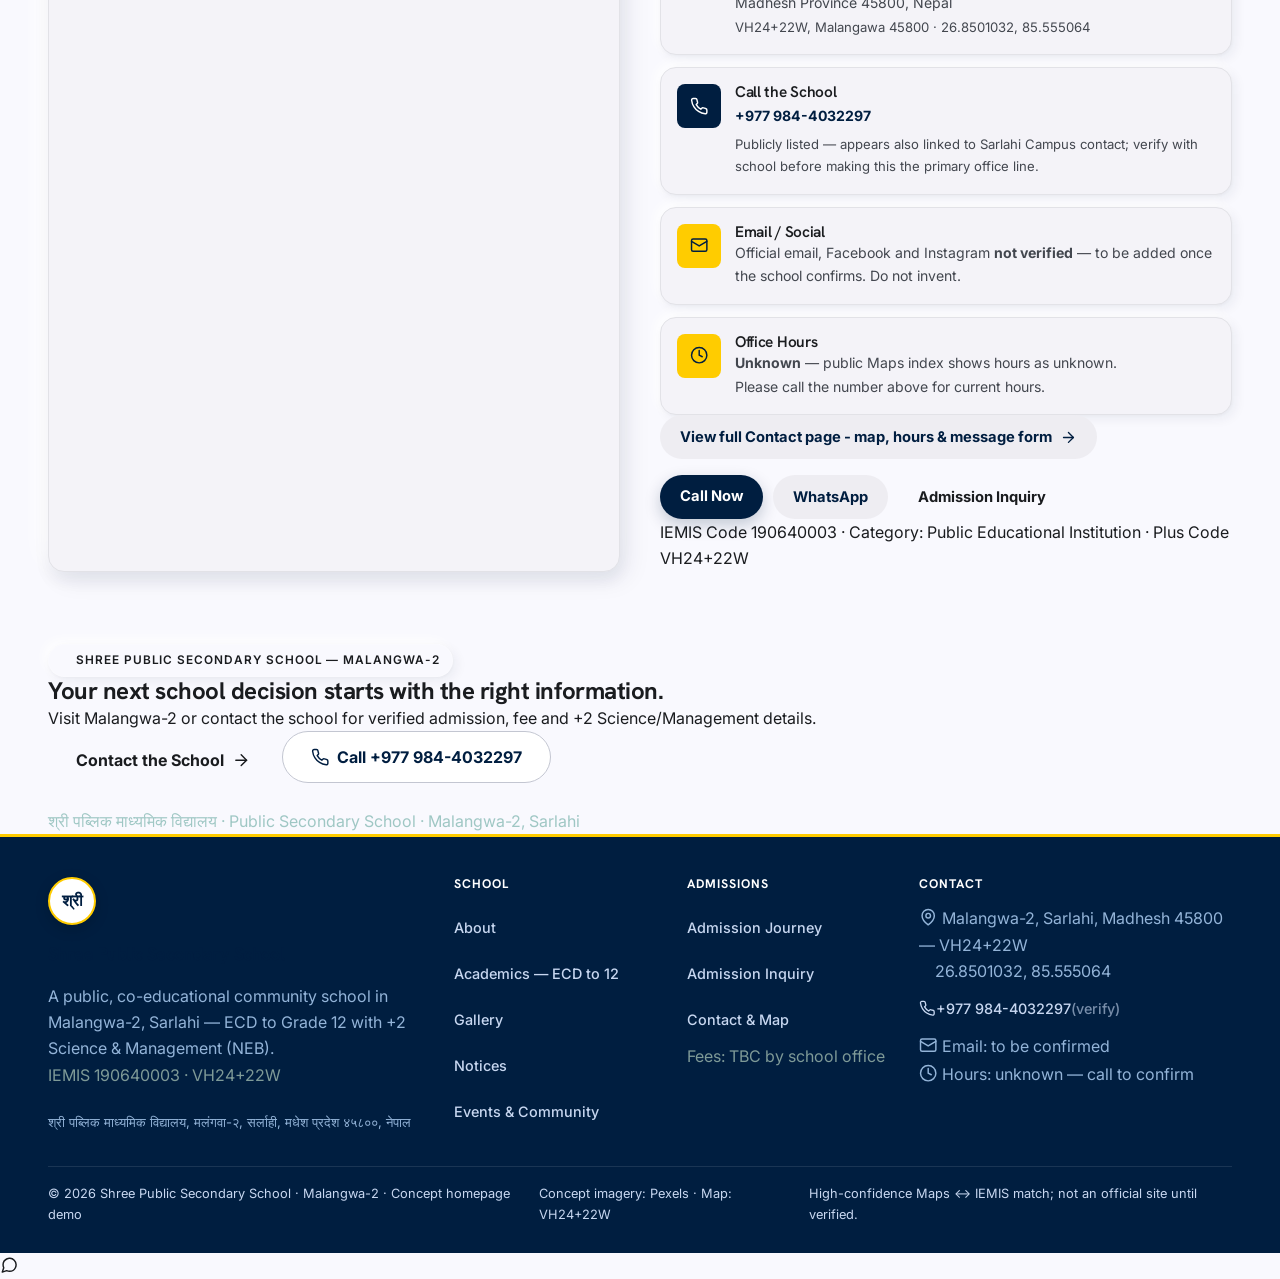
==== commit 7f6c76ca: "Polish header alignment and nav rhythm" ====
--- a/index.html
+++ b/index.html
@@ -107,7 +107,7 @@
         </div>
       </div>
     </nav>
-    <a class="nav-login" href="contact.html"><svg class="ic"><use href="#i-user"/></svg> Login</a>
+    <a class="nav-login" href="contact.html">Login</a>
   </div>
 </nav>
 
--- a/style.css
+++ b/style.css
@@ -196,7 +196,7 @@
 .main-nav-bar{display:block;background:var(--primary);border-top:3px solid var(--heritage-gold);box-shadow:0 5px 12px rgba(0,30,64,.12);position:sticky;top:0;z-index:35}
 .nav-inner{display:flex;align-items:stretch;min-height:50px}
 .main-nav{display:flex;align-items:stretch;flex:1;gap:0}
-.main-nav a,.nav-drop-btn{display:inline-flex;align-items:center;gap:7px;border-radius:0;border-right:1px solid rgba(255,255,255,.14);padding:0 13px;color:#EAF1FA;font-size:.82rem;font-weight:700;letter-spacing:.005em}
+.main-nav a,.nav-drop-btn{display:inline-flex;align-items:center;align-self:stretch;height:50px;gap:5px;border-radius:0;border-right:1px solid rgba(255,255,255,.14);padding:0 14px;color:#EAF1FA;font-size:.82rem;font-weight:700;letter-spacing:.005em;line-height:1}
 .main-nav a:first-child{border-left:1px solid rgba(255,255,255,.14)}
 .main-nav a:hover,.nav-drop-btn:hover,.main-nav a:focus-visible,.nav-drop-btn:focus-visible{background:var(--primary-container);color:#fff}
 .main-nav a.active{background:var(--heritage-gold);color:var(--primary)}
@@ -204,7 +204,7 @@
 .nav-drop-menu{top:calc(100% + 4px);left:0;min-width:225px;border:0;border-top:3px solid var(--heritage-gold);border-radius:0 0 var(--radius-md) var(--radius-md);box-shadow:0 12px 28px rgba(0,30,64,.22);padding:7px;background:#fff}
 .nav-drop-menu a{display:flex;color:var(--primary);border:0;padding:10px 12px;border-radius:var(--radius-sm);font-size:.84rem}
 .nav-drop-menu a:hover{background:var(--surface-low);color:var(--primary)}
-.nav-login{display:inline-flex;align-items:center;gap:6px;margin-left:auto;padding:0 12px;color:#C7D7F0;font-size:.72rem;font-weight:600;white-space:nowrap;border-left:1px solid rgba(255,255,255,.14)}
+.nav-login{display:inline-flex;align-items:center;align-self:stretch;height:50px;margin-left:auto;padding:0 14px;color:#EAF1FA;font-size:.82rem;font-weight:700;line-height:1;white-space:nowrap;border-left:1px solid rgba(255,255,255,.14)}
 .nav-login:hover{background:var(--primary-container);color:#fff}
 .mobile-brand{display:flex;align-items:center;gap:10px;color:#fff;font-family:var(--font-head);font-size:.9rem;line-height:1.15}
 .mobile-brand img{width:42px;height:42px;object-fit:contain;border-radius:50%;background:#fff;padding:2px}
@@ -212,9 +212,12 @@
 .notice-bar.urgent{background:var(--heritage-gold);color:var(--primary);border-bottom-color:rgba(0,30,64,.16)}
 .notice-bar.urgent .notice-bar-label{background:rgba(0,30,64,.12)}
 .notice-bar.urgent .notice-bar-cta{color:var(--primary)}
-.notice-bar-inner{min-height:34px;padding-top:4px;padding-bottom:4px;gap:10px;font-size:.78rem}
-.notice-bar-label{padding:4px 8px;font-size:.7rem}
-.notice-bar-cta{padding:5px 10px;font-size:.72rem}
+.notice-bar-inner{min-height:36px;padding-top:4px;padding-bottom:4px;gap:10px;flex-wrap:nowrap;align-items:center;font-size:.78rem}
+.notice-bar-label,.notice-bar-cta{height:28px;display:inline-flex;align-items:center;line-height:1}
+.notice-bar-label{padding:0 9px;font-size:.7rem}
+.notice-bar-title{display:flex;align-items:center;min-width:0;line-height:1.2}
+.notice-bar-date{display:flex;align-items:center;line-height:1.2}
+.notice-bar-cta{padding:0 10px;font-size:.72rem}
 
 @media(max-width:899px){
   .utility-inner{padding-top:5px;padding-bottom:5px;gap:8px;flex-wrap:nowrap}
@@ -232,7 +235,7 @@
   .notice-bar-inner{gap:8px}
   .notice-bar-date{display:none}
   .notice-bar-title{min-width:0;font-size:.72rem}
-  .notice-bar-cta{padding:5px 8px;font-size:.68rem}
+  .notice-bar-cta{padding:0 8px;font-size:.68rem}
 }
 
 @media(min-width:900px){
